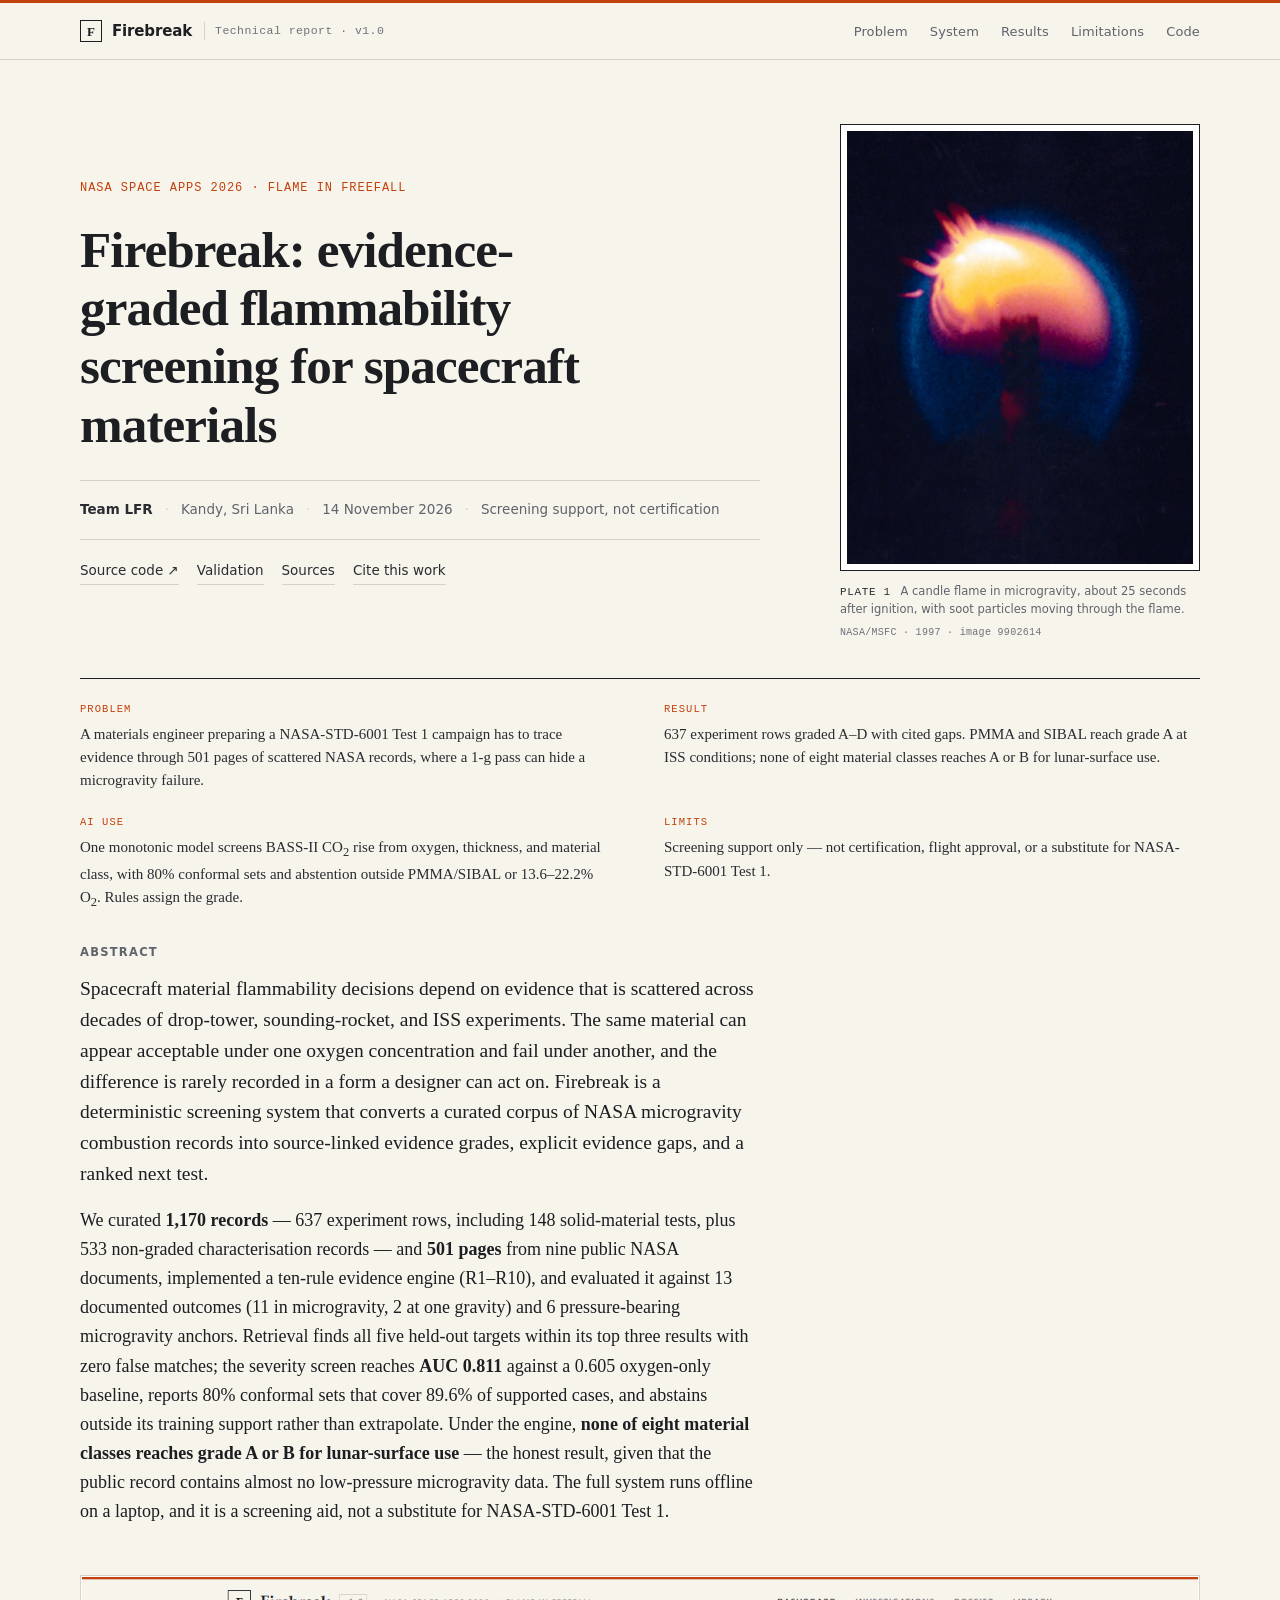
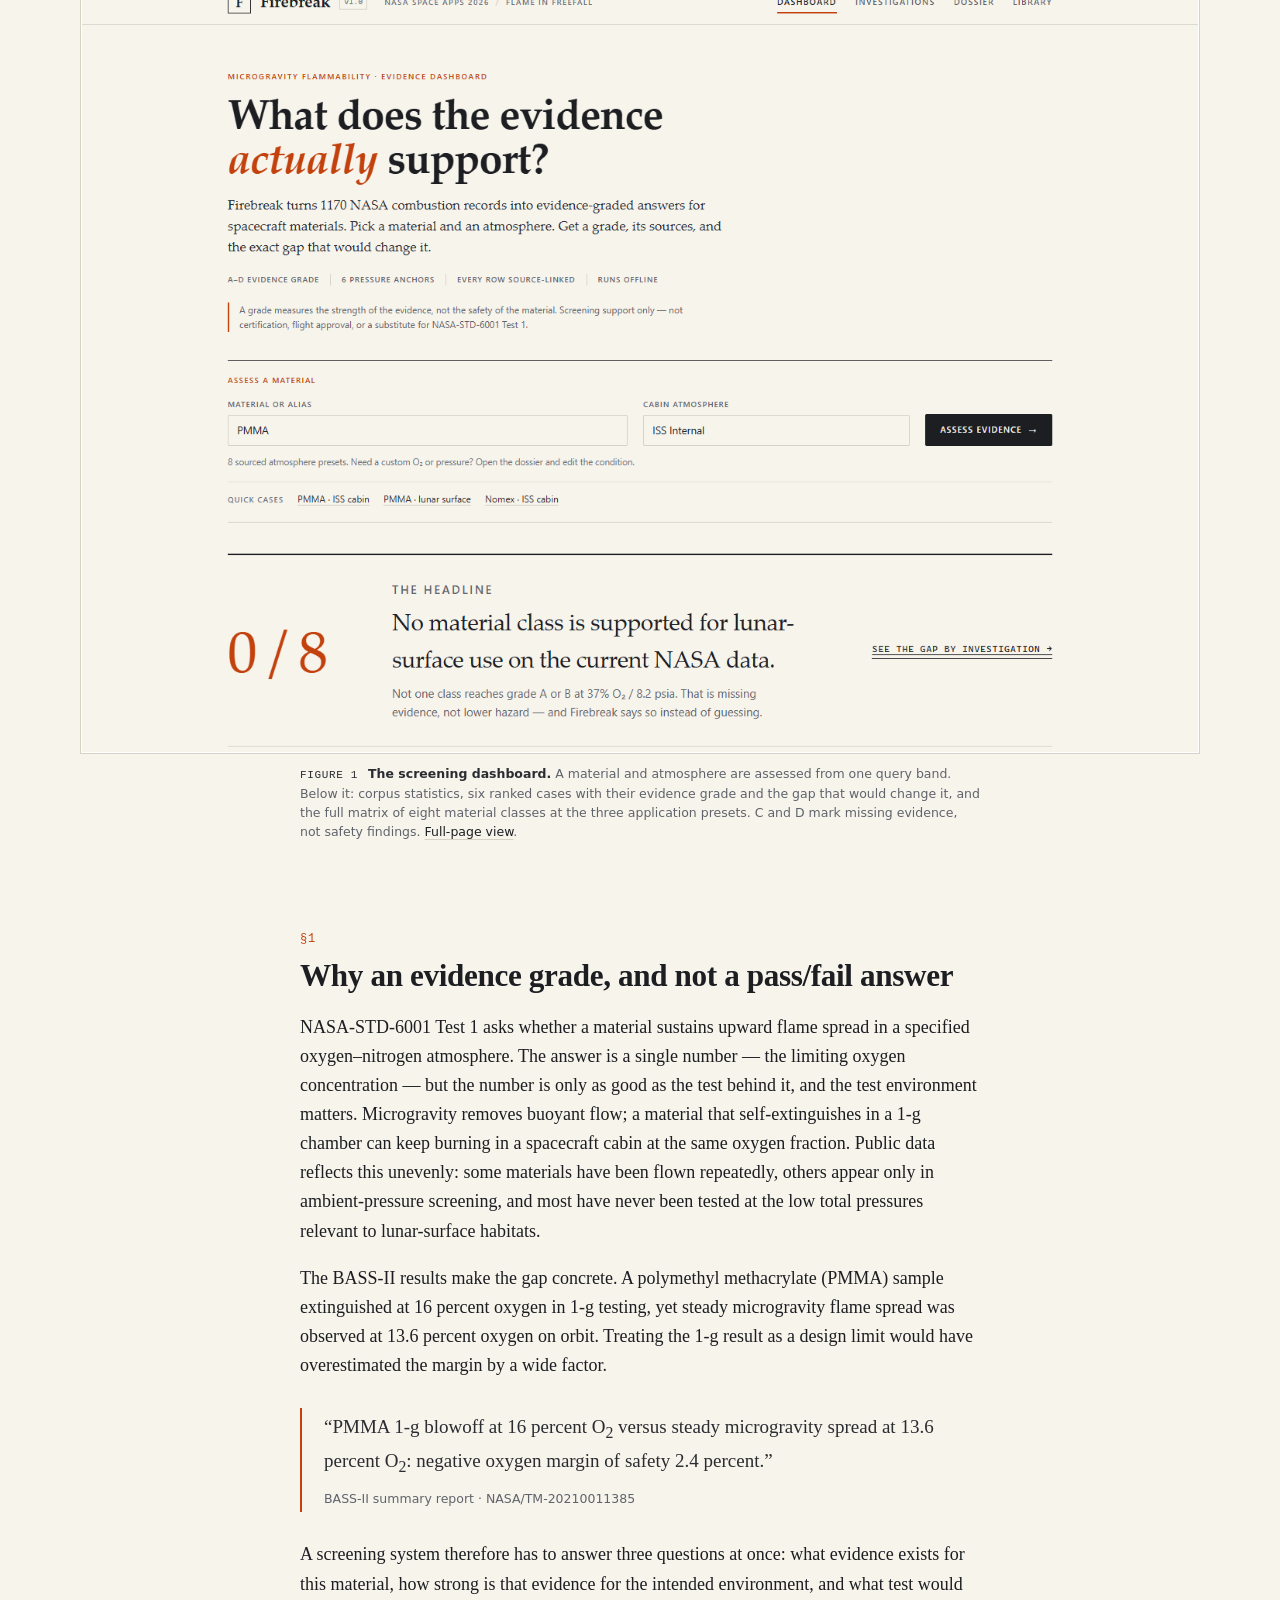
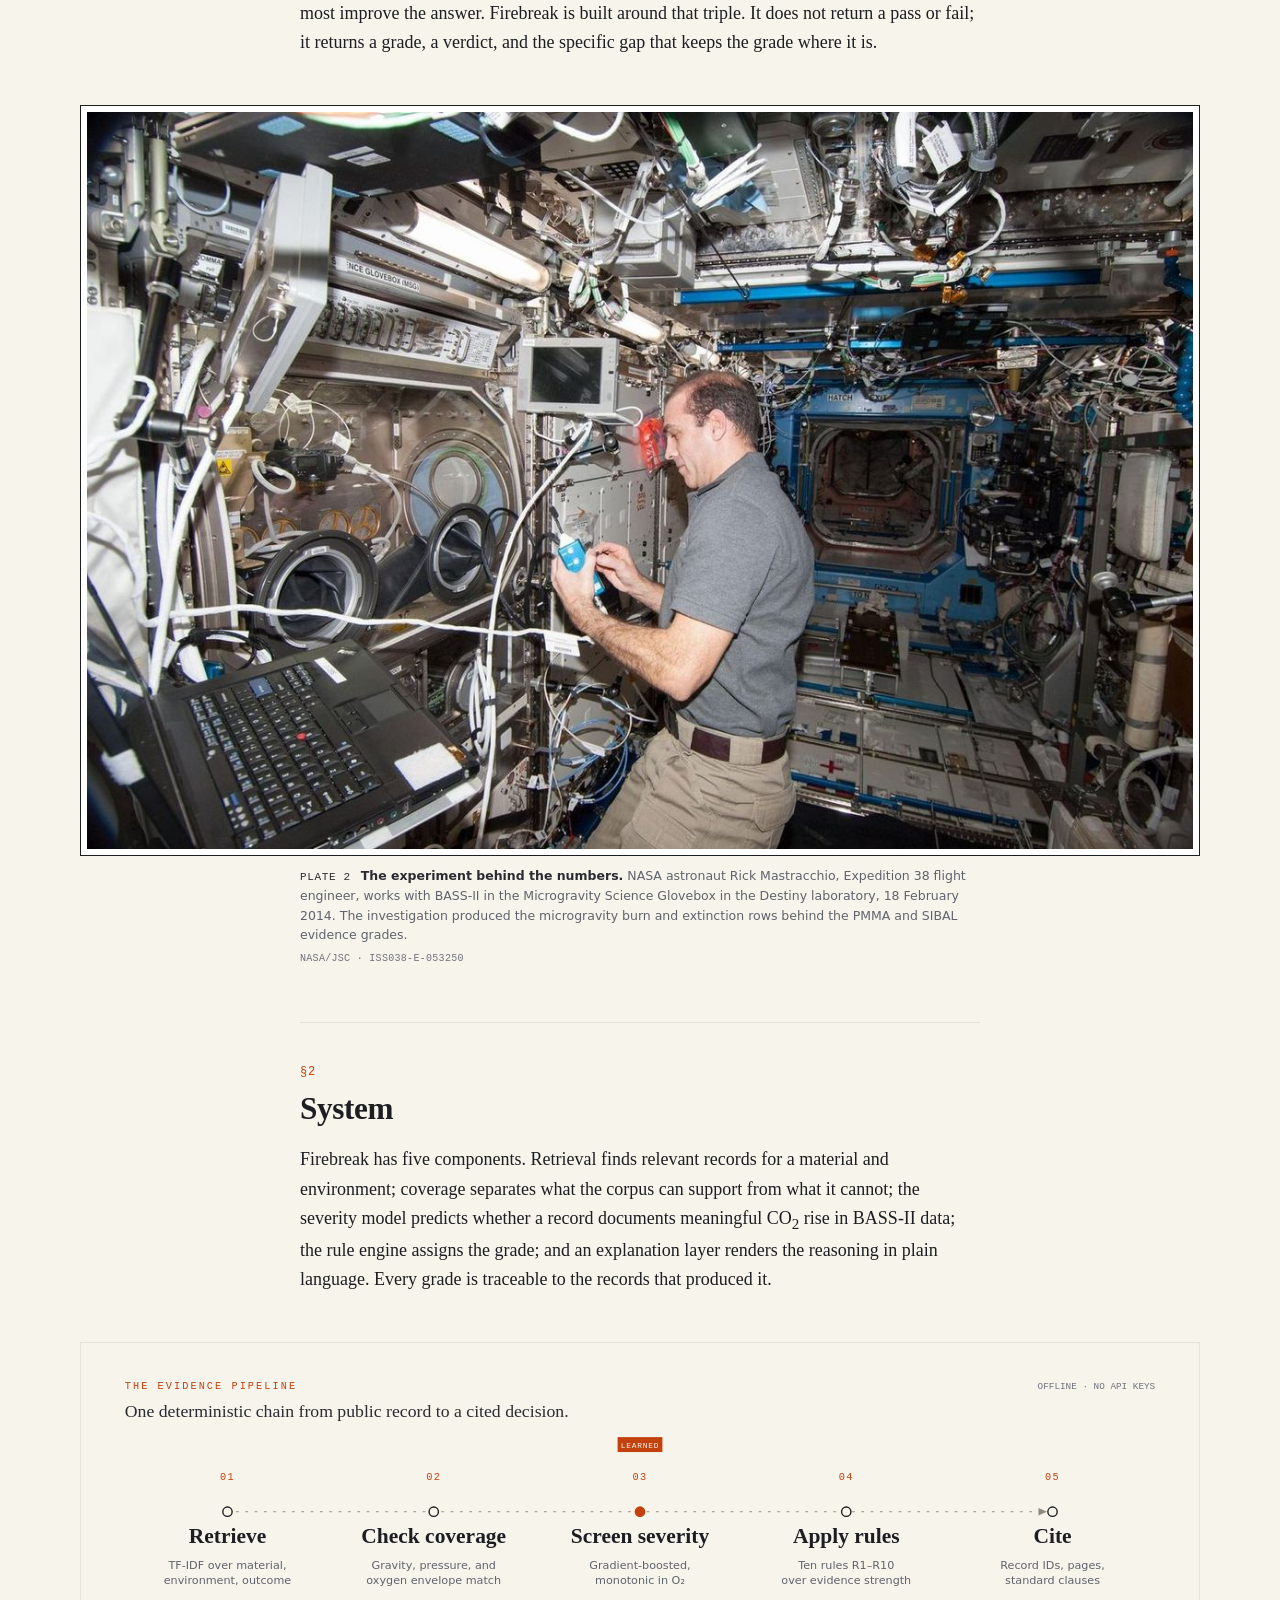
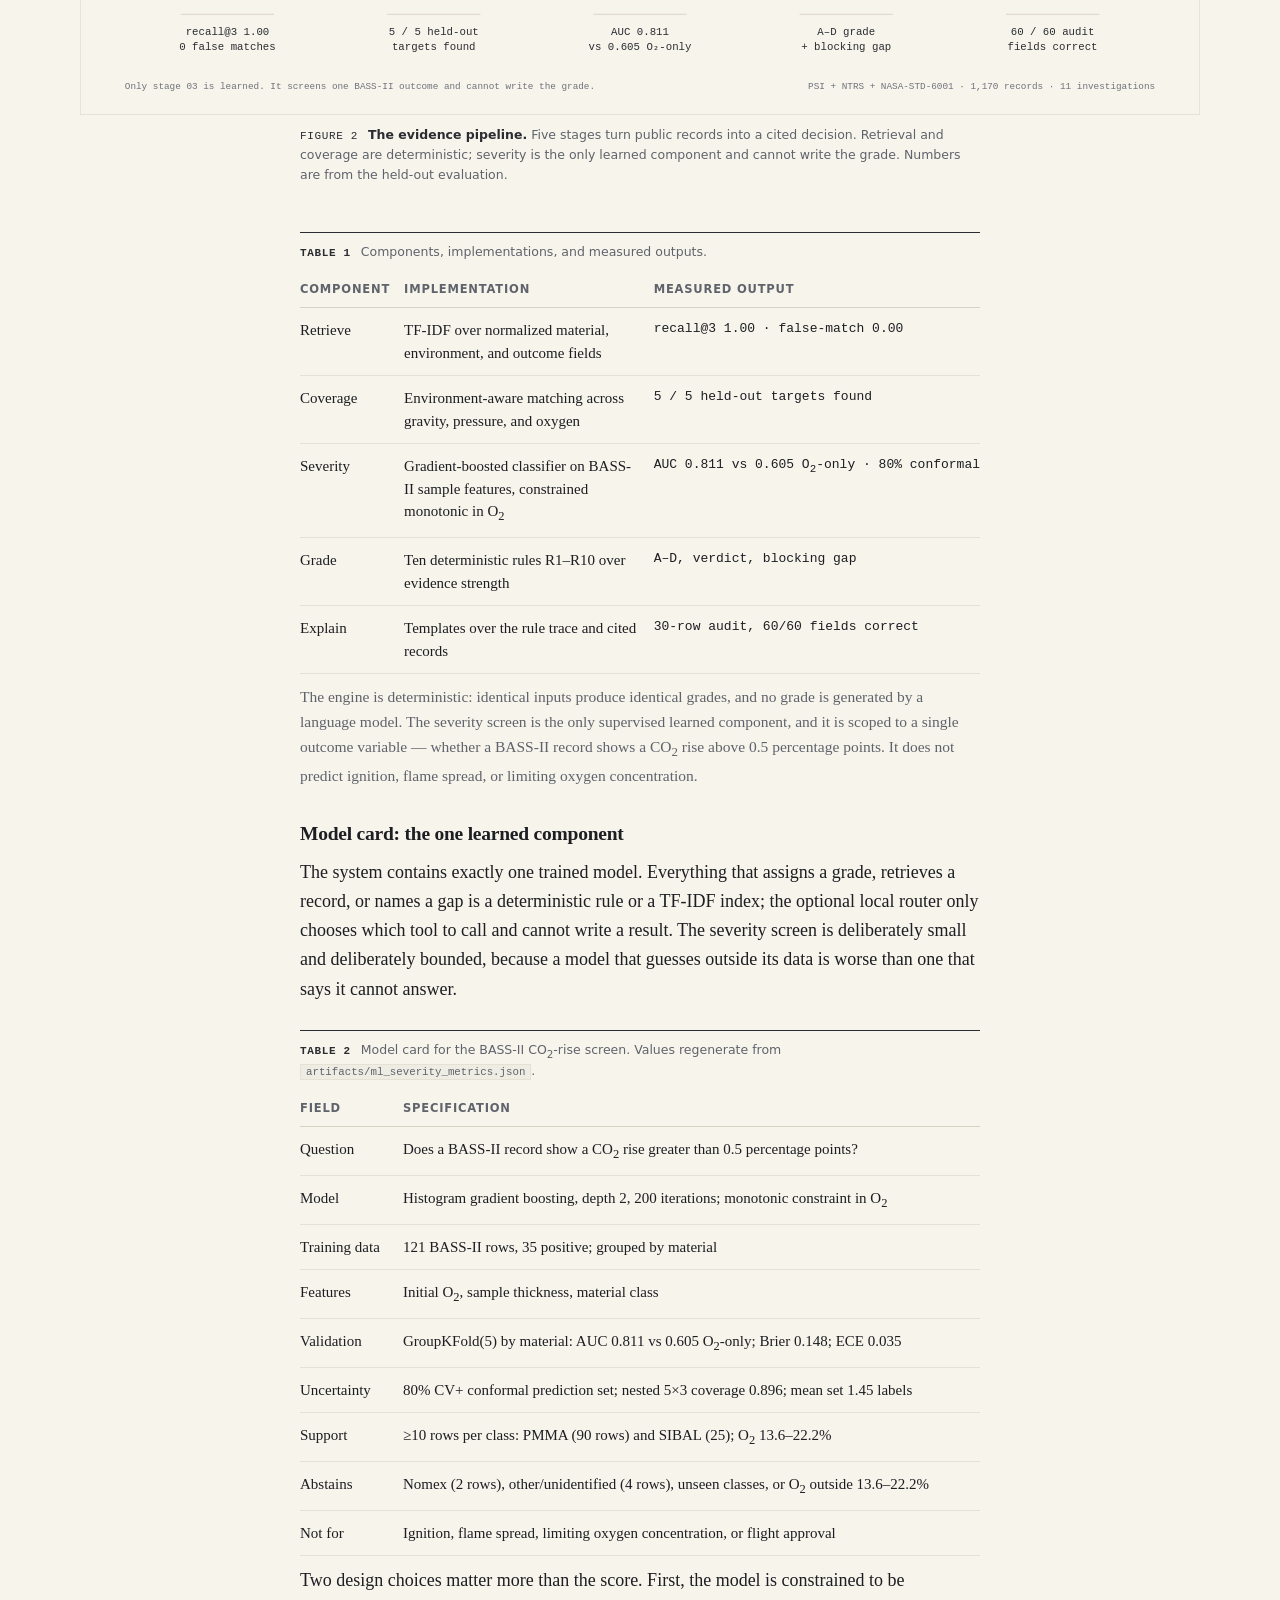
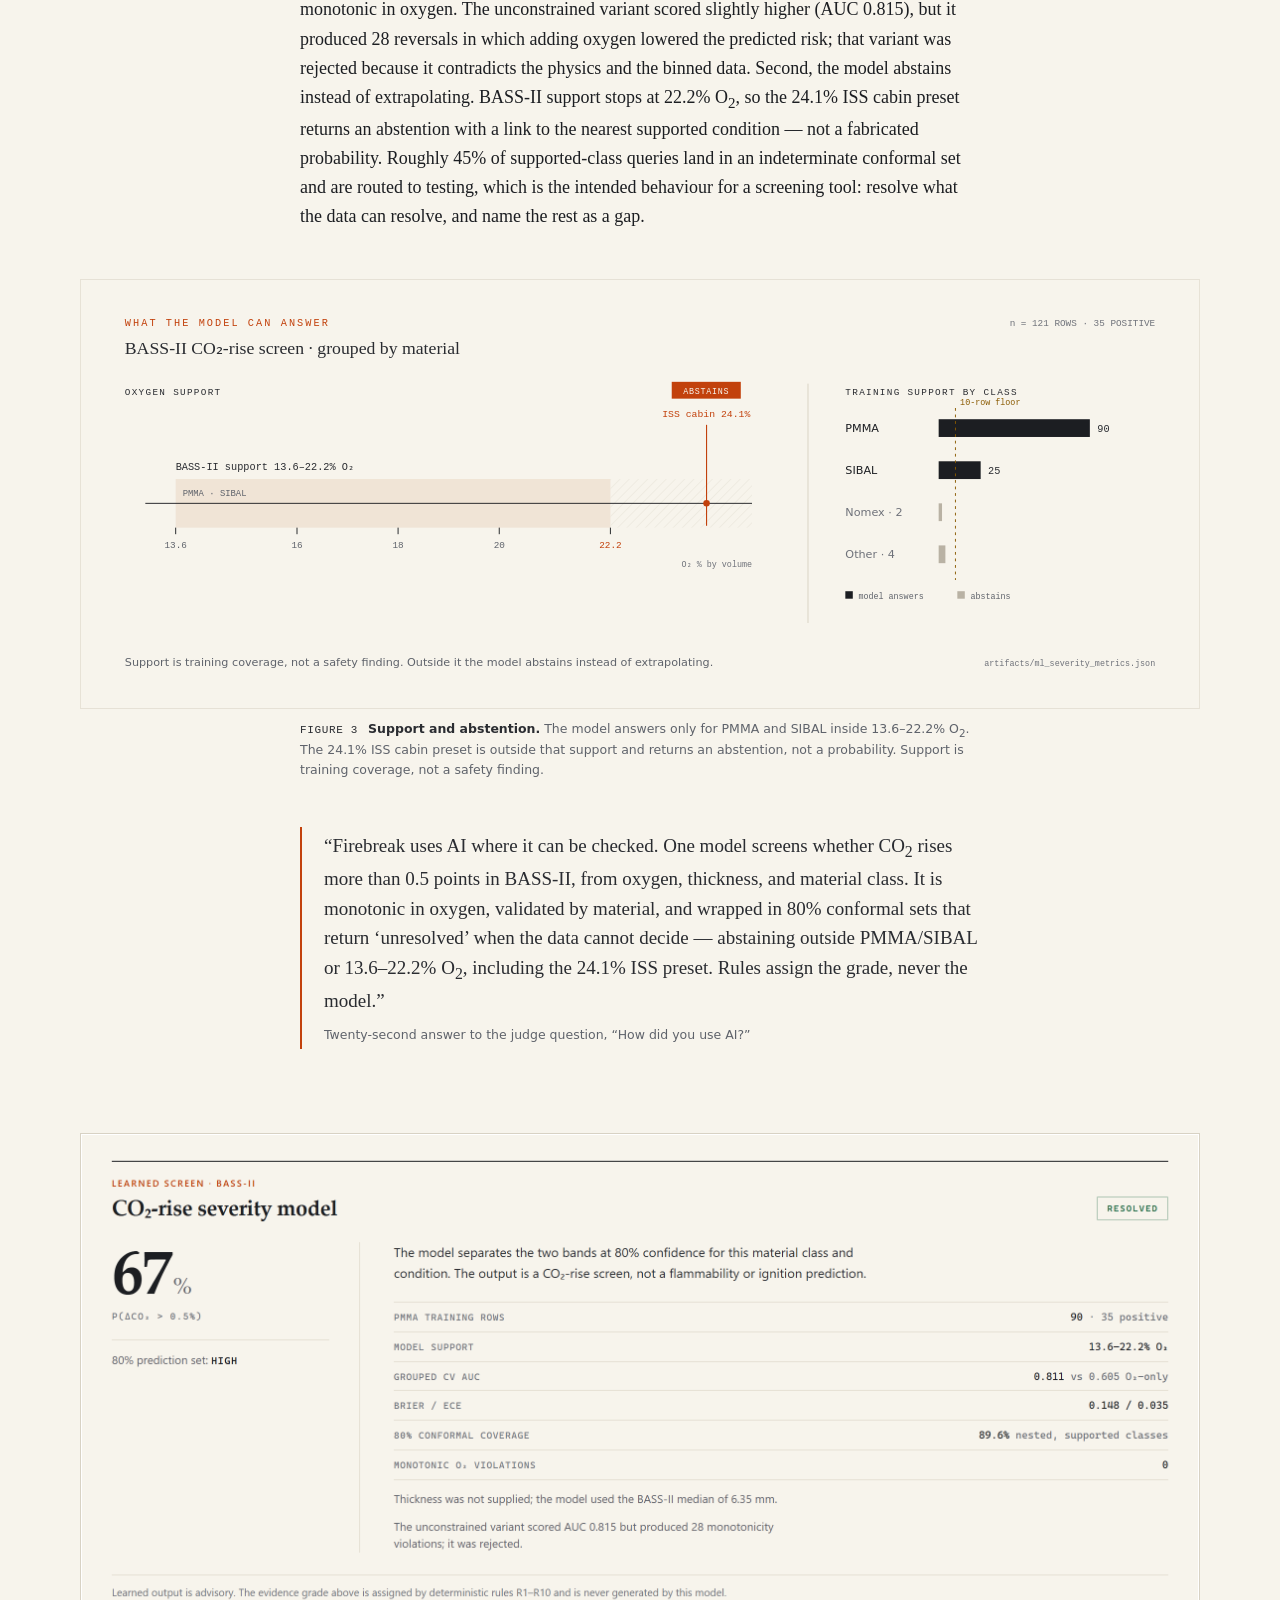
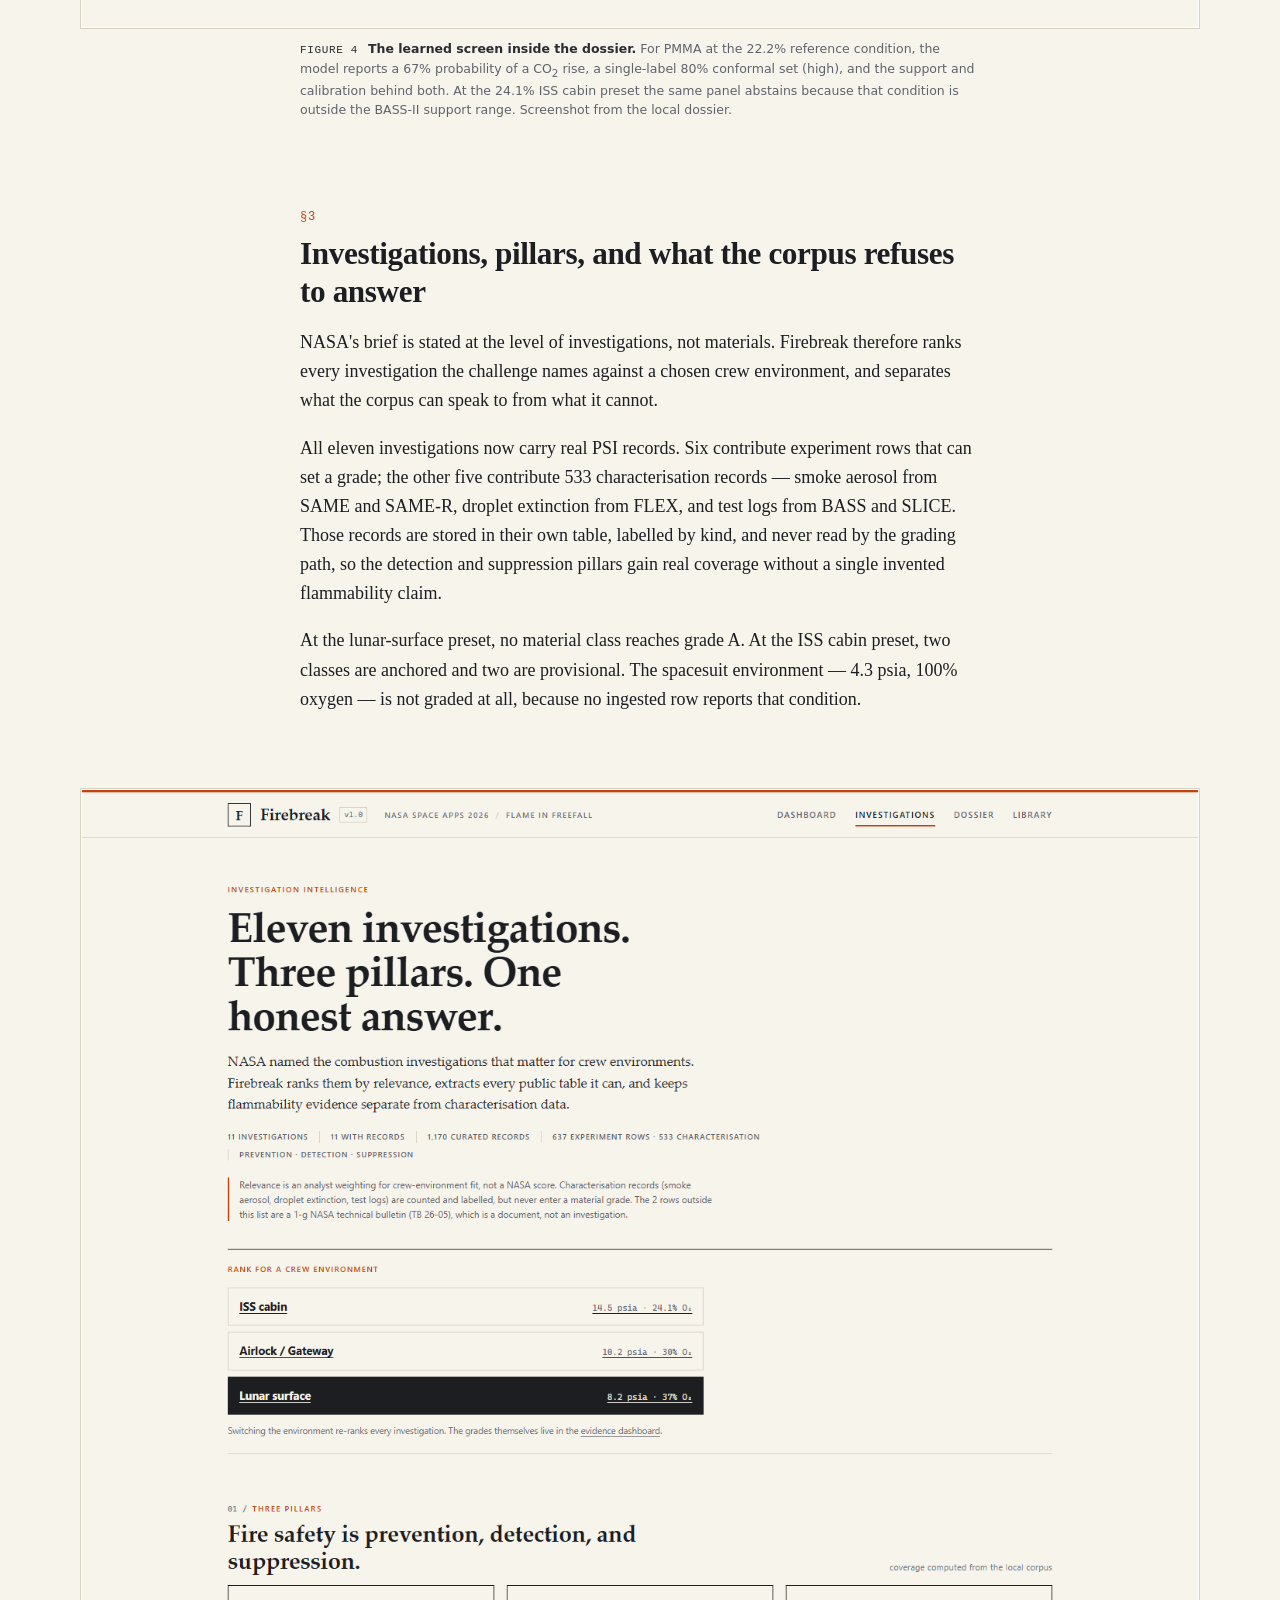
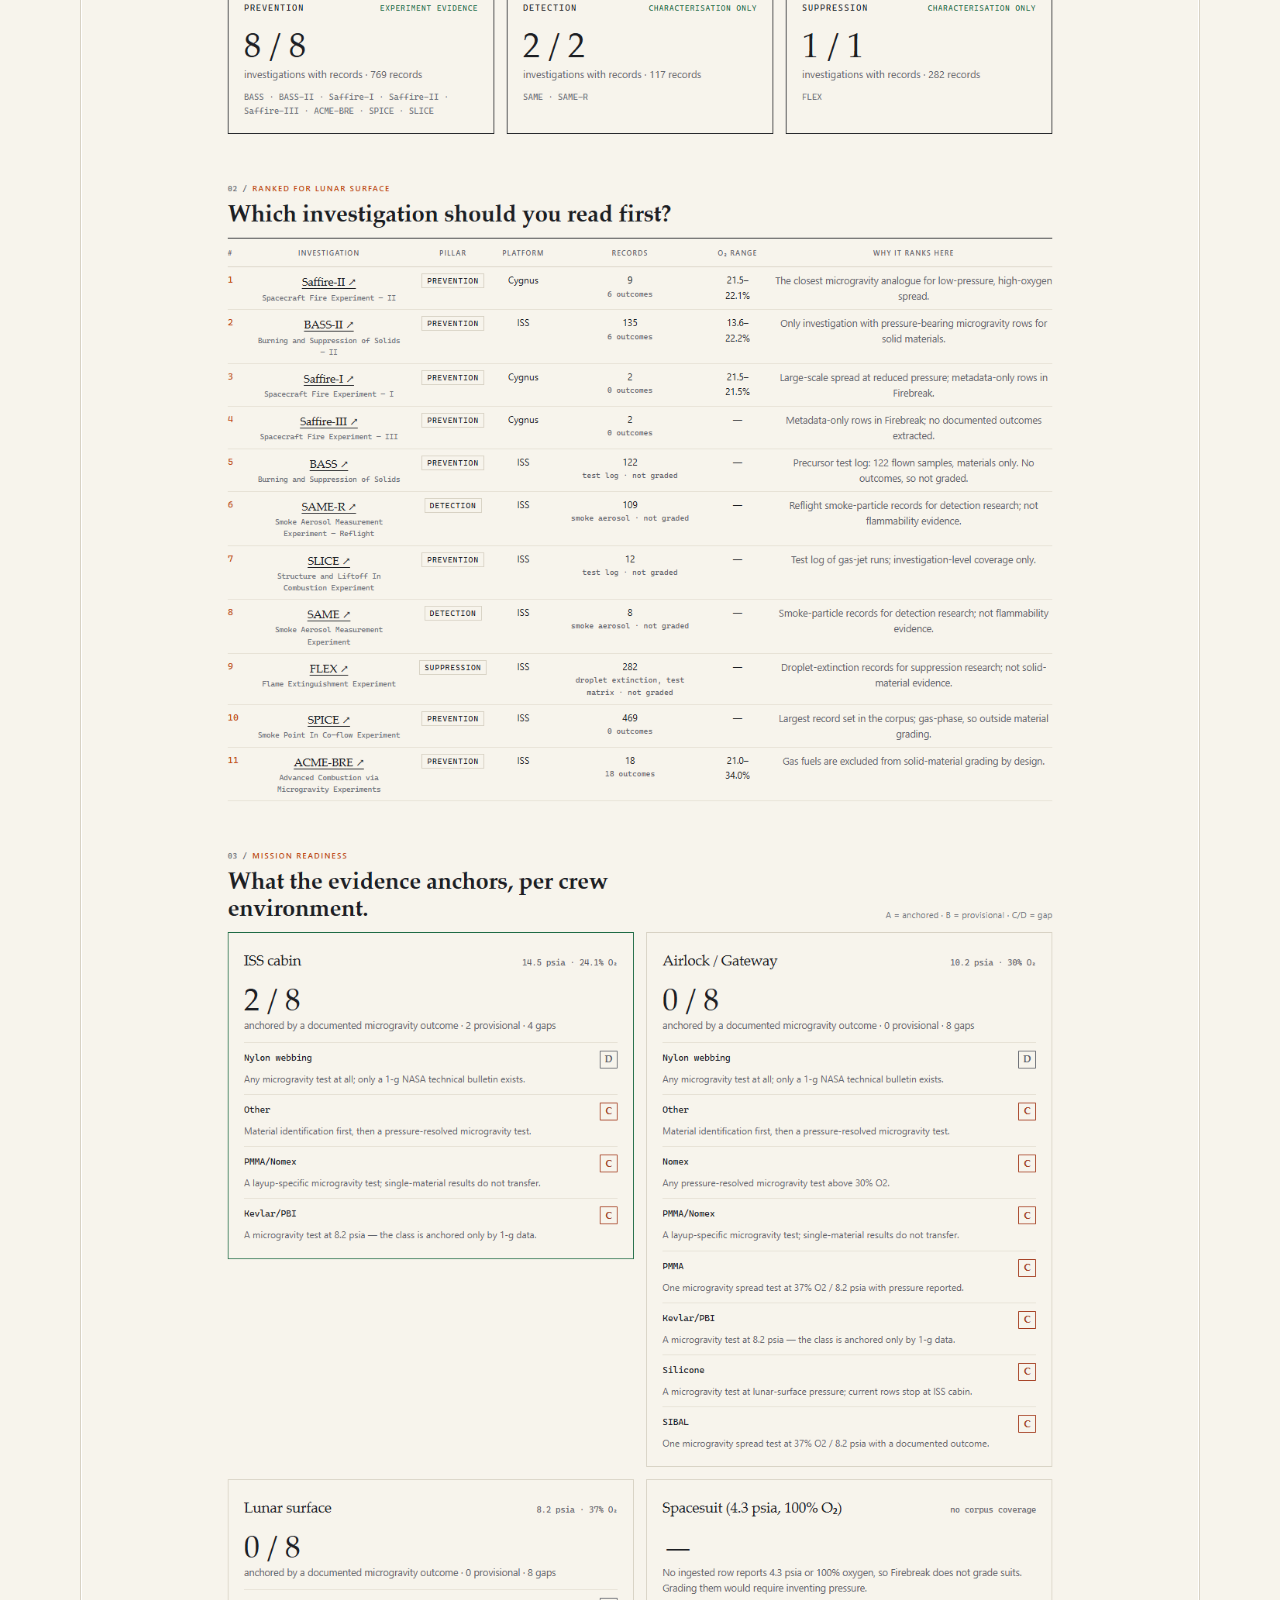
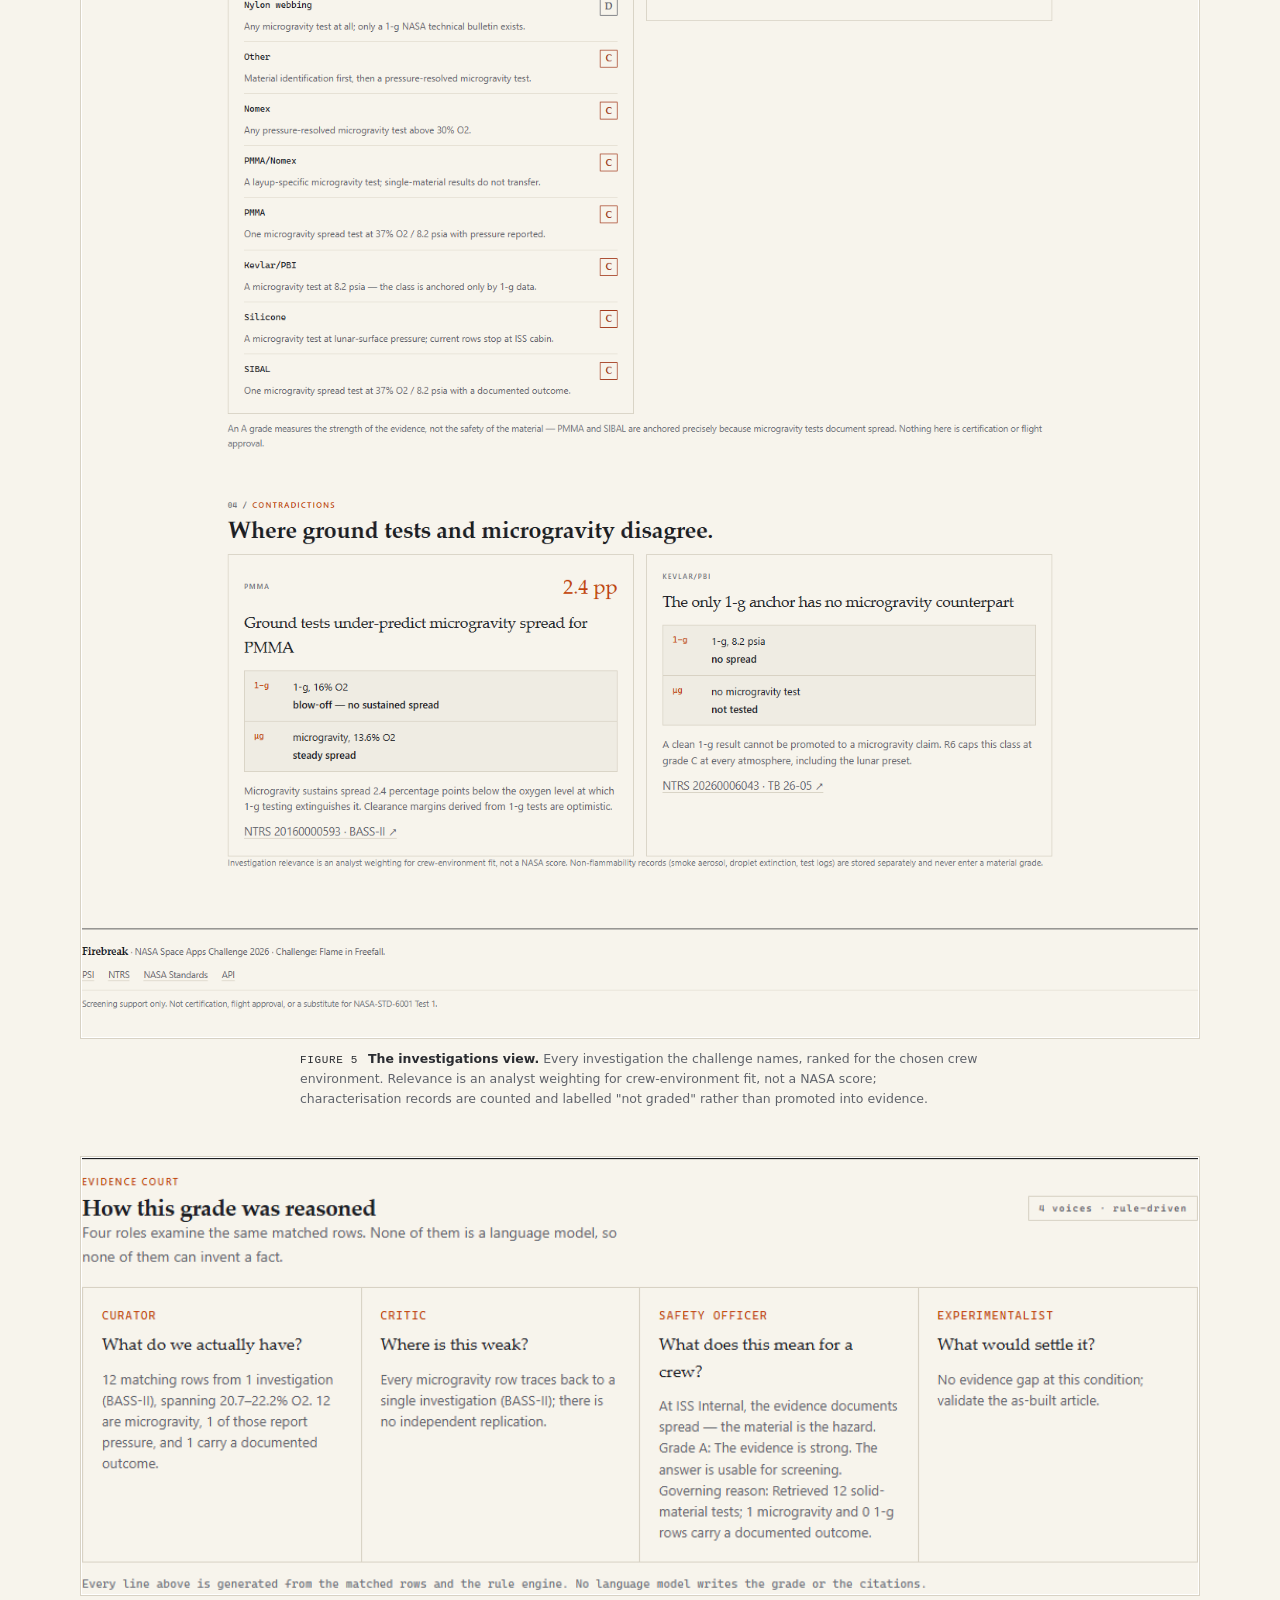
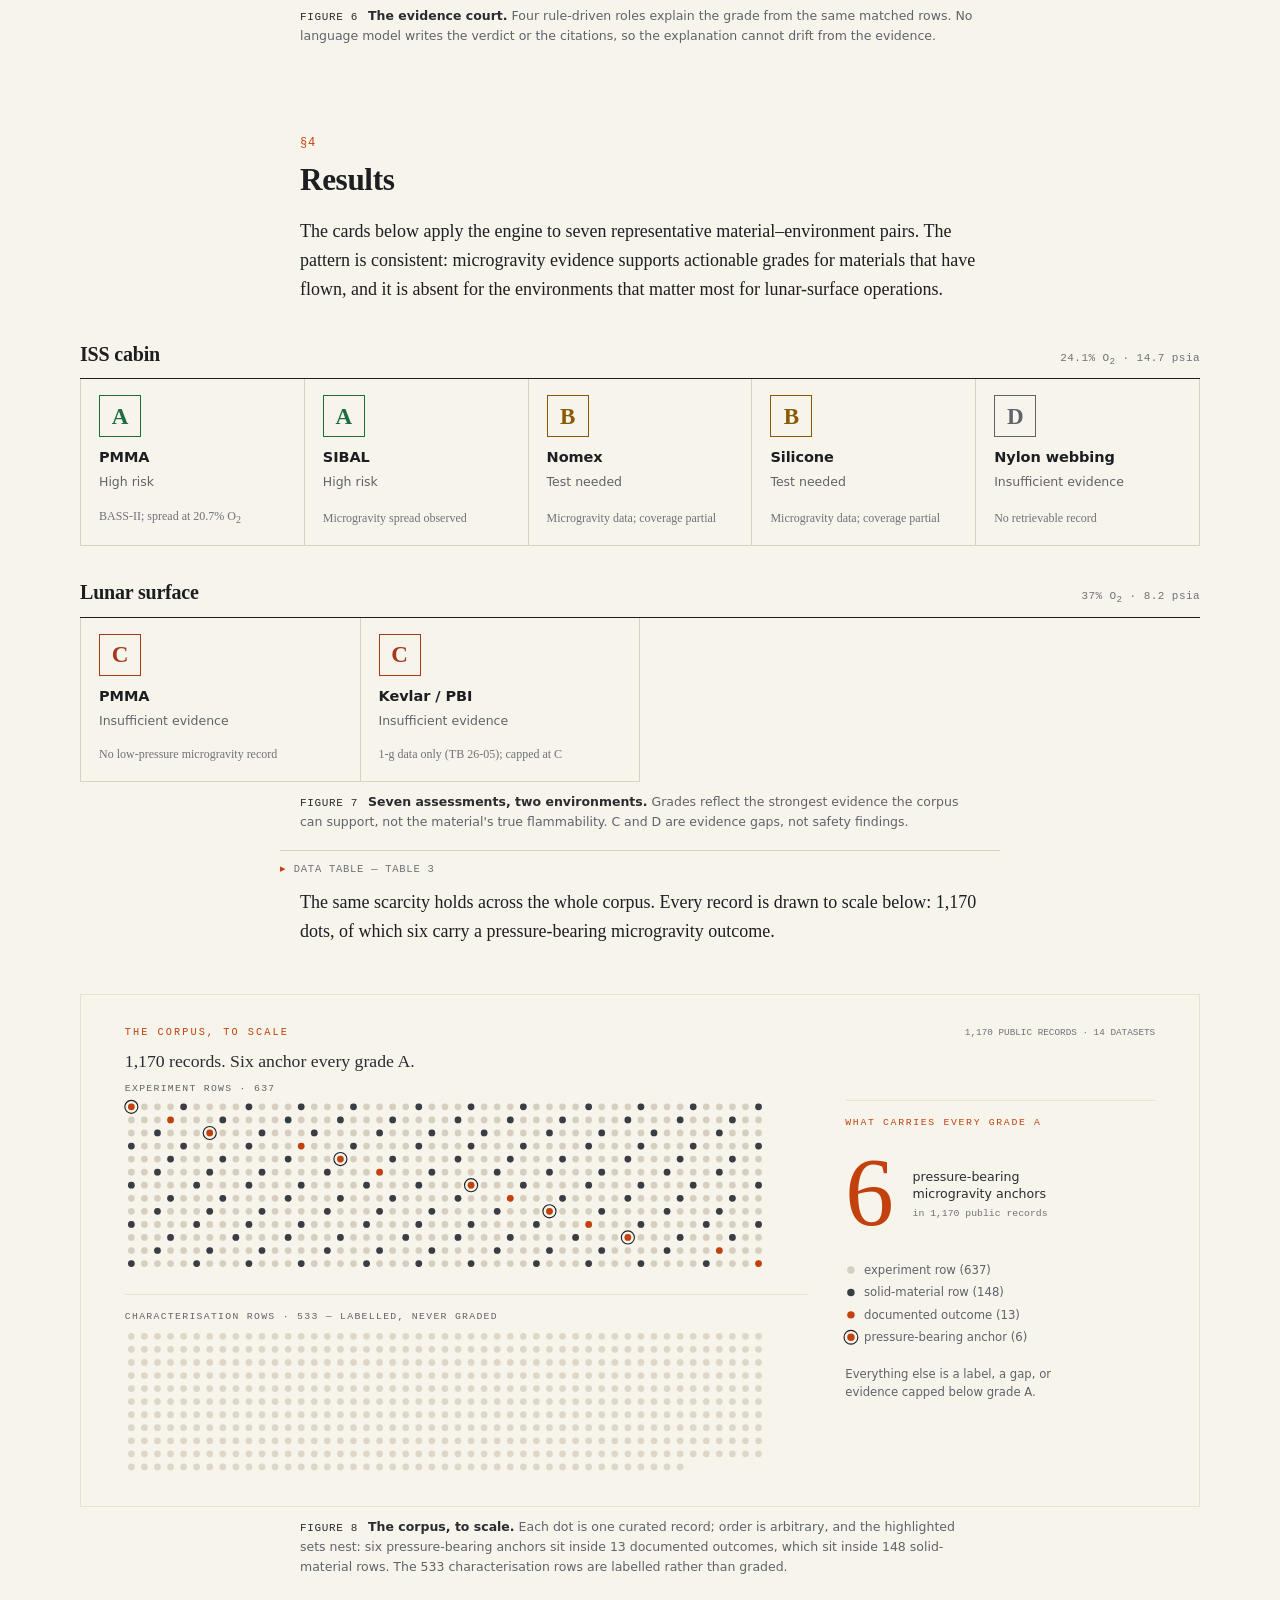
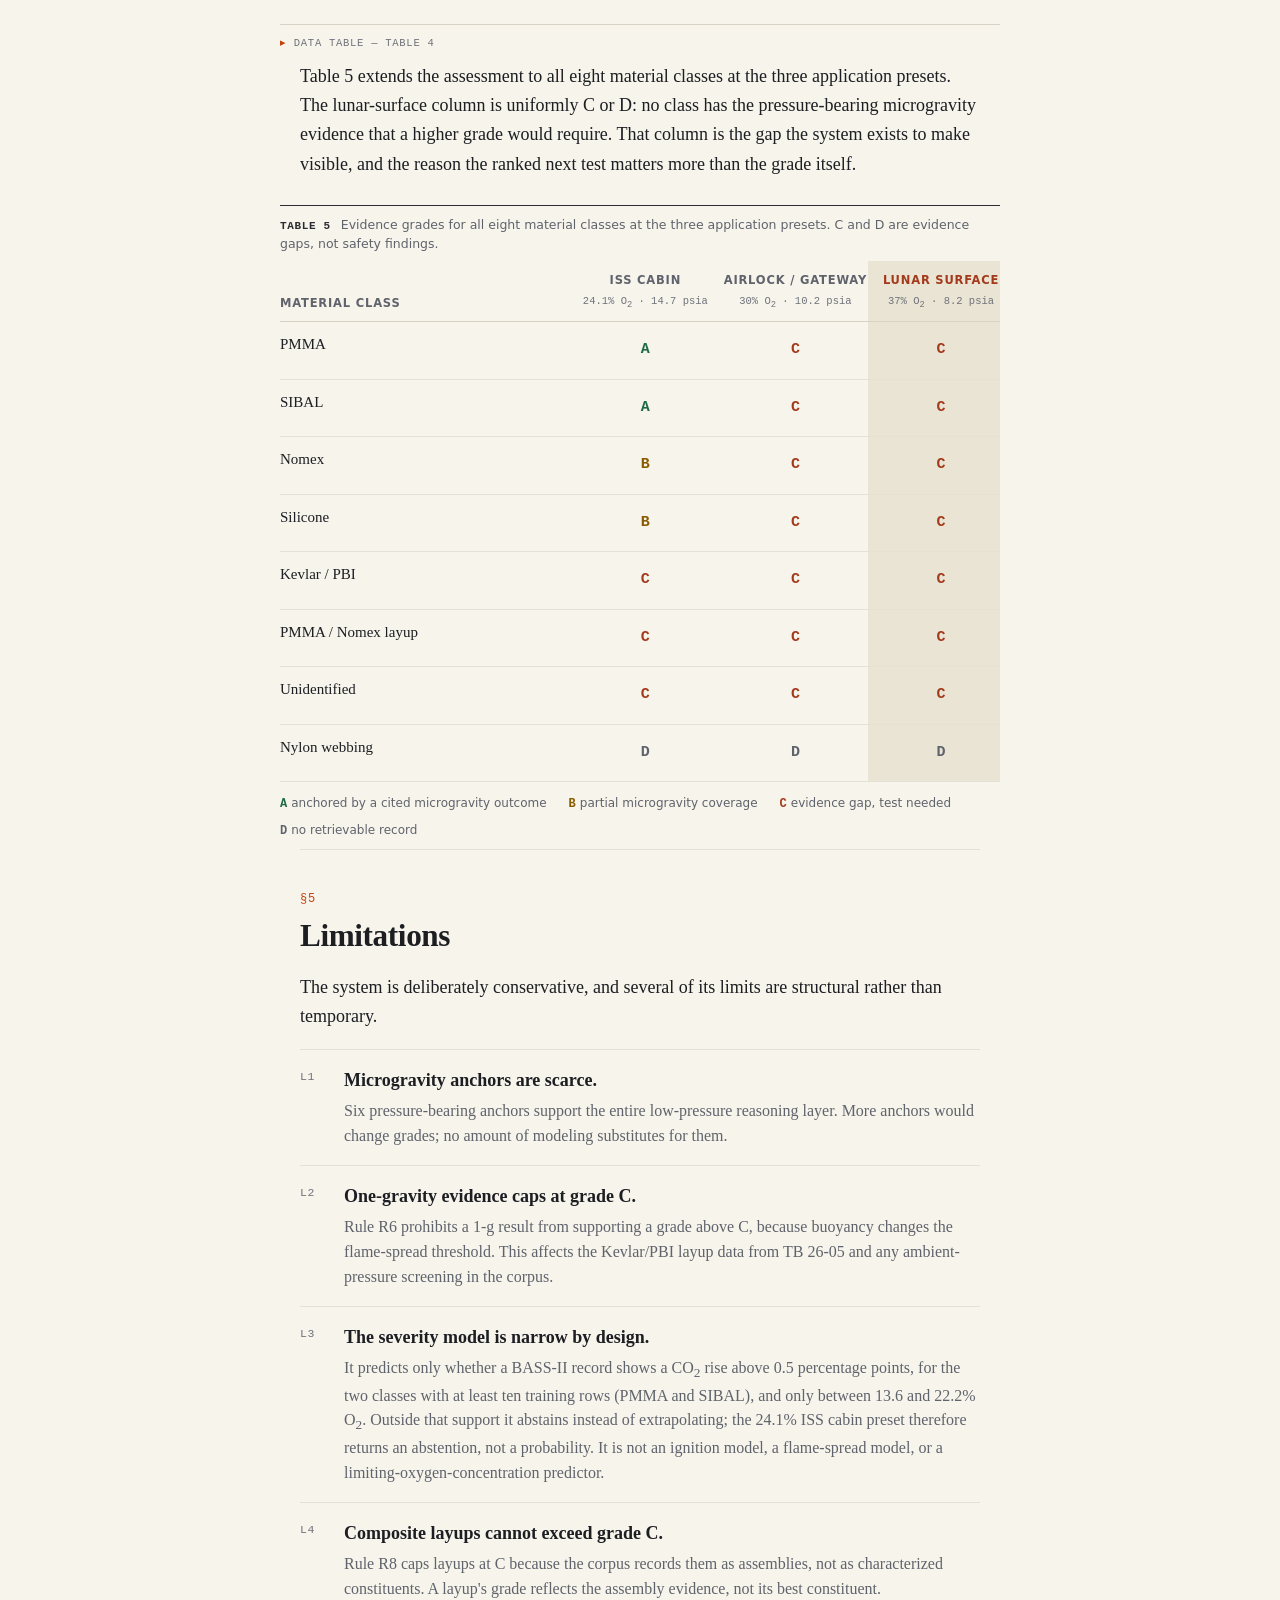
==== docs/index.html @ 9d54d323 "Show the corpus and the grades as visuals instead of tables The results section now leads with grade" ====
<!doctype html>
<html lang="en">
<head>
<meta charset="utf-8">
<meta name="viewport" content="width=device-width, initial-scale=1">
<title>Firebreak — evidence-graded flammability screening</title>
<meta name="description" content="Firebreak grades spacecraft-material flammability evidence A–D from public NASA data, names the gaps, and ranks the next test. NASA Space Apps 2026, team LFR.">
<meta name="theme-color" content="#f7f4ec">
<link rel="icon" href="favicon.svg" type="image/svg+xml">
<meta property="og:type" content="website">
<meta property="og:title" content="Firebreak — evidence-graded flammability screening">
<meta property="og:description" content="A technical report: 1,170 public NASA records, a deterministic ten-rule evidence engine, and an honest 0/8 result for lunar-surface materials.">
<meta property="og:url" content="https://diyongamage.github.io/firebreak/">
<meta property="og:image" content="https://diyongamage.github.io/firebreak/og-card.png">
<meta property="og:image:width" content="1200">
<meta property="og:image:height" content="630">
<meta property="og:image:alt" content="Firebreak project card: a paper background with the headline 'Know what the evidence actually supports' beside a real NASA photograph of a candle flame in microgravity.">
<meta name="twitter:card" content="summary_large_image">
<meta name="twitter:image" content="https://diyongamage.github.io/firebreak/og-card.png">
<script>document.documentElement.classList.add('js');</script>
<style>
  :root {
    color-scheme: light;
    --paper: #f7f4ec;
    --panel: #efece3;
    --ink: #1c1e22;
    --ink-2: #2a2c31;
    --muted: #5f636b;
    --faint: #6f727a;
    --rule: #d8d2c4;
    --rule-soft: #e6e1d5;
    --accent: #c2410c;
    --grade-a: #1f6b45;
    --grade-b: #8a5a00;
    --grade-c: #a33a1c;
    --grade-d: #5f636b;
    --serif: "Iowan Old Style", "Palatino Linotype", Palatino, Georgia, "Times New Roman", serif;
    --sans: "Segoe UI", Inter, system-ui, -apple-system, sans-serif;
    --mono: "Cascadia Mono", Consolas, "Liberation Mono", monospace;
    --measure: 680px;
    --wide: 1120px;
  }
  * { box-sizing: border-box; }
  html { scroll-behavior: smooth; }
  body {
    margin: 0;
    background: var(--paper);
    color: var(--ink);
    font-family: var(--serif);
    font-size: 18px;
    line-height: 1.62;
    -webkit-font-smoothing: antialiased;
    text-rendering: optimizeLegibility;
  }
  a { color: var(--ink); text-decoration-color: var(--rule); text-underline-offset: 3px; }
  a:hover { text-decoration-color: var(--accent); color: var(--accent); }
  img { max-width: 100%; display: block; }
  ::selection { background: #e8d5c2; }

  .skip {
    position: absolute; left: -9999px; top: 0;
    background: var(--ink); color: var(--paper);
    padding: 10px 16px; font-family: var(--sans); font-size: 14px; z-index: 20;
  }
  .skip:focus { left: 16px; top: 12px; }

  .masthead {
    border-top: 3px solid var(--accent);
    border-bottom: 1px solid var(--rule);
    background: var(--paper);
  }
  .masthead-inner {
    width: min(var(--wide), calc(100% - 48px));
    margin: 0 auto;
    display: flex; align-items: center; justify-content: space-between;
    gap: 24px; padding: 16px 0;
  }
  .wordmark {
    display: inline-flex; align-items: center; gap: 10px;
    text-decoration: none; color: var(--ink);
    font-family: var(--sans); font-size: 15px; font-weight: 650; letter-spacing: -0.01em;
  }
  .wordmark:hover { color: var(--ink); }
  .mark {
    width: 22px; height: 22px; border: 1px solid var(--ink);
    display: grid; place-items: center;
    font-family: var(--serif); font-size: 13px; font-weight: 700;
  }
  .wordmark .tag {
    font-family: var(--mono); font-size: 11.5px; font-weight: 400;
    color: var(--faint); letter-spacing: 0.04em;
    padding-left: 10px; margin-left: 2px; border-left: 1px solid var(--rule);
  }
  .mastnav { display: flex; gap: 22px; flex-wrap: wrap; }
  .mastnav a {
    font-family: var(--sans); font-size: 13px; color: var(--muted);
    text-decoration: none; letter-spacing: 0.01em;
  }
  .mastnav a:hover { color: var(--accent); }

  .wrap { width: min(var(--wide), calc(100% - 48px)); margin: 0 auto; }
  .prose { width: min(var(--measure), 100%); margin-left: auto; margin-right: auto; }

  .titleblock { padding: 64px 0 0; }
  .titlegrid {
    display: grid; grid-template-columns: minmax(0, 1fr) 360px;
    gap: 56px; align-items: center;
  }
  .titlecopy { max-width: 680px; }
  .coverplate { margin: 0; }
  .coverplate .plateframe {
    border: 1px solid var(--ink); background: #fff; padding: 6px;
    overflow: hidden;
  }
  .coverplate img { width: 100%; height: auto; }
  .coverplate figcaption { margin: 12px 0 0; max-width: none; font-size: 11.5px; }
  .credit {
    display: block; font-family: var(--mono); font-size: 10px; line-height: 1.5;
    letter-spacing: 0.03em; color: var(--faint); margin-top: 6px;
  }
  .kicker {
    font-family: var(--mono); font-size: 12px; letter-spacing: 0.08em;
    text-transform: uppercase; color: var(--accent); margin: 0 0 22px;
  }
  h1 {
    font-family: var(--serif); font-weight: 600; font-size: clamp(2.1rem, 4.3vw, 3.2rem);
    line-height: 1.14; letter-spacing: -0.018em; margin: 0 0 26px; max-width: 22ch;
  }
  .byline {
    font-family: var(--sans); font-size: 13.5px; color: var(--muted);
    display: flex; flex-wrap: wrap; align-items: center; gap: 6px 12px;
    padding: 18px 0; margin: 0; border-top: 1px solid var(--rule); border-bottom: 1px solid var(--rule);
  }
  .byline b { color: var(--ink-2); font-weight: 600; }
  .byline .sep { color: var(--rule); }
  .links { display: flex; flex-wrap: wrap; gap: 18px; margin-top: 20px; }
  .links a {
    font-family: var(--sans); font-size: 13.5px; font-weight: 500;
    color: var(--ink-2); text-decoration: none;
    border-bottom: 1px solid var(--rule); padding-bottom: 2px;
  }
  .links a:hover { color: var(--accent); border-color: var(--accent); }

  .brief {
    margin: 38px 0 0;
    padding: 22px 0 4px;
    border-top: 1px solid var(--ink);
    display: grid; grid-template-columns: repeat(2, minmax(0, 1fr));
    gap: 22px 48px;
  }
  .brief dt {
    font-family: var(--mono); font-size: 10.5px; letter-spacing: 0.1em;
    text-transform: uppercase; color: var(--accent); margin-bottom: 5px;
  }
  .brief dd {
    margin: 0; font-size: 15px; line-height: 1.55; color: var(--ink-2);
  }
  .brief + .abstract { margin-top: 30px; }
  .abstract { margin: 44px 0 0; }
  .abstract h2 {
    font-family: var(--sans); font-size: 11.5px; font-weight: 650;
    letter-spacing: 0.11em; text-transform: uppercase; color: var(--muted);
    margin: 0 0 14px;
  }
  .abstract p { margin: 0 0 16px; }
  .abstract p.lead { font-size: 19.5px; line-height: 1.58; }

  h3 {
    font-family: var(--serif); font-weight: 600; font-size: 1.22rem;
    line-height: 1.3; letter-spacing: -0.012em; margin: 32px 0 12px;
  }

  figure { margin: 48px 0; }
  figure.bleed { width: min(var(--wide), 100%); }
  .figframe { border: 1px solid var(--rule); background: #fff; padding: 1px; }
  .figframe img { width: 100%; height: auto; }
  figcaption {
    font-family: var(--sans); font-size: 12.5px; line-height: 1.55;
    color: var(--muted); margin: 10px auto 0; max-width: var(--measure);
  }
  figcaption b { color: var(--ink-2); font-weight: 600; }
  .figlabel, .platelabel {
    font-family: var(--mono); font-size: 11px; letter-spacing: 0.06em;
    text-transform: uppercase; color: var(--ink-2); margin-right: 6px;
  }
  figure.photo .figframe {
    border-color: var(--ink); background: #fff; padding: 6px; overflow: hidden;
  }
  figure.photo figcaption { max-width: var(--measure); }
  .prose figure.bleed {
    width: min(var(--wide), calc(100vw - 48px));
    margin-left: calc(50% - min(var(--wide), calc(100vw - 48px)) / 2);
  }
  .diagramscroll { overflow-x: auto; }
  .diagramscroll img { width: 100%; height: auto; }
  .coverplate img, figure.photo img { transition: transform 0.9s cubic-bezier(0.2, 0.7, 0.2, 1); }
  @media (hover: hover) {
    .coverplate:hover img, figure.photo:hover img { transform: scale(1.008); }
  }

  @media (prefers-reduced-motion: no-preference) {
    .js .reveal {
      opacity: 0; transform: translateY(10px);
      transition: opacity 0.7s cubic-bezier(0.2, 0.7, 0.2, 1),
                  transform 0.7s cubic-bezier(0.2, 0.7, 0.2, 1);
      transition-delay: var(--d, 0s);
    }
    .js .reveal.in { opacity: 1; transform: none; }
  }
  @media (prefers-reduced-motion: reduce) {
    .coverplate img, figure.photo img { transition: none; }
    .js .reveal { opacity: 1; transform: none; }
  }
  .wordmark .mark { transition: color 0.25s, border-color 0.25s; }
  .wordmark:hover .mark { color: var(--accent); border-color: var(--accent); }

  section { padding: 40px 0 8px; }
  section + section { border-top: 1px solid var(--rule-soft); }
  .secnum {
    font-family: var(--mono); font-size: 12px; color: var(--accent);
    letter-spacing: 0.06em; display: block; margin-bottom: 8px;
  }
  h2 {
    font-family: var(--serif); font-weight: 600; font-size: clamp(1.5rem, 2.6vw, 1.95rem);
    line-height: 1.2; letter-spacing: -0.012em; margin: 0 0 18px;
  }
  p { margin: 0 0 18px; }
  .small { font-size: 15.5px; color: var(--muted); }
  code {
    font-family: var(--mono); font-size: 0.86em;
    background: var(--panel); padding: 1px 5px; border: 1px solid var(--rule-soft);
  }
  strong { font-weight: 600; }

  blockquote {
    margin: 28px 0; padding: 4px 0 4px 22px;
    border-left: 2px solid var(--accent);
    font-size: 19px; line-height: 1.55; color: var(--ink-2);
  }
  blockquote p { margin: 0 0 10px; }
  blockquote cite {
    font-family: var(--sans); font-size: 12.5px; font-style: normal;
    color: var(--muted); display: block;
  }

  .tablewrap { margin: 26px auto 10px; overflow-x: auto; border-top: 1px solid var(--ink-2); }
  .tablewrap:focus-visible { outline: 2px solid var(--accent); outline-offset: 4px; }
  .scrollhint { display: none; }
  .tablewrap.wide { max-width: 880px; }
  .tablewrap.narrow { max-width: 720px; }
  table { border-collapse: collapse; width: 100%; min-width: 560px; }
  caption {
    caption-side: top; text-align: left;
    font-family: var(--sans); font-size: 12.5px; color: var(--muted);
    padding: 10px 0 8px; line-height: 1.5;
  }
  caption b {
    color: var(--ink-2); font-weight: 600; font-family: var(--mono);
    font-size: 11px; letter-spacing: 0.06em; text-transform: uppercase; margin-right: 6px;
  }
  th {
    font-family: var(--sans); font-size: 11.5px; font-weight: 650;
    letter-spacing: 0.07em; text-transform: uppercase; color: var(--muted);
    text-align: left; padding: 10px 14px 9px 0; border-bottom: 1px solid var(--rule);
    vertical-align: bottom; white-space: nowrap;
  }
  td {
    font-size: 15px; line-height: 1.5; padding: 11px 14px 11px 0;
    border-bottom: 1px solid var(--rule-soft); vertical-align: top;
  }
  th:last-child, td:last-child { padding-right: 0; }
  td.num { font-family: var(--mono); font-size: 13px; white-space: nowrap; }
  td.env { white-space: nowrap; }
  .grade { font-family: var(--mono); font-size: 12px; font-weight: 600; letter-spacing: 0.02em; white-space: nowrap; }
  .gA { color: var(--grade-a); } .gB { color: var(--grade-b); }
  .gC { color: var(--grade-c); } .gD { color: var(--grade-d); }
  .verdict { font-family: var(--sans); font-size: 13px; color: var(--ink-2); white-space: nowrap; }

  table.matrix th:not(:first-child), table.matrix td:not(:first-child) { text-align: center; padding-right: 0; padding-left: 14px; }
  table.matrix th span {
    display: block; font-family: var(--mono); font-size: 10.5px; font-weight: 400;
    letter-spacing: 0; text-transform: none; color: var(--faint); margin-top: 3px;
  }
  table.matrix td:first-child { width: 40%; }
  table.matrix td.gradecell {
    font-family: var(--mono); font-size: 15px; font-weight: 700;
    padding-top: 17px; padding-bottom: 17px;
  }
  table.matrix td.gapcol, table.matrix th.gapcol { background: #eae4d5; }
  table.matrix th.gapcol { color: var(--grade-c); }
  .matrixlegend {
    display: flex; flex-wrap: wrap; gap: 6px 22px;
    max-width: 720px; margin: 12px auto 0;
    font-family: var(--sans); font-size: 12px; color: var(--muted);
  }
  .matrixlegend b { font-family: var(--mono); font-weight: 700; margin-right: 4px; }

  details.datatable { max-width: 720px; margin: 16px auto 0; }
  details.datatable summary {
    font-family: var(--mono); font-size: 10.5px; letter-spacing: 0.07em;
    text-transform: uppercase; color: var(--faint); cursor: pointer;
    padding: 10px 0; border-top: 1px solid var(--rule); list-style: none;
  }
  details.datatable summary::-webkit-details-marker { display: none; }
  details.datatable summary::before { content: "▸ "; color: var(--accent); }
  details.datatable[open] summary::before { content: "▾ "; }
  details.datatable[open] summary { border-bottom: 1px solid var(--rule-soft); }
  details.datatable .tablewrap { margin-top: 10px; }

  figure.assessfigure { margin: 34px 0 18px; }
  .assessments { display: grid; gap: 30px; }
  .assesshead {
    display: flex; flex-wrap: wrap; align-items: baseline; justify-content: space-between;
    gap: 4px 16px; border-bottom: 1px solid var(--ink); padding-bottom: 8px;
  }
  .assessenv { font-family: var(--serif); font-size: 20px; font-weight: 600; letter-spacing: -0.01em; }
  .assesscond { font-family: var(--mono); font-size: 11px; color: var(--faint); letter-spacing: 0.04em; }
  .assesscards {
    display: grid; grid-template-columns: repeat(auto-fit, minmax(190px, 1fr));
    gap: 1px; background: var(--rule); border: 1px solid var(--rule); border-top: 0;
  }
  .assesscards.pair { grid-template-columns: repeat(2, minmax(0, 1fr)); max-width: 560px; }
  .acard { background: var(--paper); padding: 16px 18px 18px; display: flex; flex-direction: column; gap: 5px; }
  .astamp {
    width: 42px; height: 42px; display: grid; place-items: center;
    border: 1.5px solid currentColor; margin-bottom: 6px;
    font-family: var(--serif); font-size: 23px; font-weight: 700; line-height: 1;
  }
  .acard h3 {
    margin: 0; font-family: var(--sans); font-size: 14.5px; font-weight: 650;
    letter-spacing: -0.005em; line-height: 1.3;
  }
  .averdict { margin: 0; font-family: var(--sans); font-size: 12.5px; color: var(--muted); }
  .abasis { margin: auto 0 0; padding-top: 10px; font-size: 12px; line-height: 1.45; color: var(--faint); }

  ol.limits { margin: 0; padding: 0; list-style: none; counter-reset: lim; }
  ol.limits li {
    counter-increment: lim; position: relative;
    padding: 16px 0 16px 44px; border-bottom: 1px solid var(--rule-soft);
  }
  ol.limits li:first-child { border-top: 1px solid var(--rule-soft); }
  ol.limits li::before {
    content: "L" counter(lim); position: absolute; left: 0; top: 18px;
    font-family: var(--mono); font-size: 11.5px; color: var(--faint); letter-spacing: 0.04em;
  }
  ol.limits b { font-weight: 600; }
  ol.limits p { margin: 4px 0 0; font-size: 16px; color: var(--muted); line-height: 1.55; }

  pre {
    font-family: var(--mono); font-size: 13.5px; line-height: 1.7;
    background: var(--panel); border: 1px solid var(--rule);
    padding: 18px 20px; margin: 20px 0 16px; overflow-x: auto;
    color: var(--ink-2);
  }
  pre code { background: none; border: 0; padding: 0; font-size: inherit; }
  .pre-head {
    display: flex; align-items: center; justify-content: space-between; gap: 16px;
    margin-top: 22px;
  }
  .pre-head .label {
    font-family: var(--mono); font-size: 11.5px; letter-spacing: 0.06em;
    text-transform: uppercase; color: var(--muted);
  }
  button.copy {
    font-family: var(--sans); font-size: 12px; font-weight: 550;
    color: var(--ink-2); background: transparent;
    border: 1px solid var(--rule); padding: 5px 11px; cursor: pointer;
  }
  button.copy:hover { border-color: var(--ink-2); }
  button.copy:focus-visible { outline: 2px solid var(--accent); outline-offset: 2px; }
  button.copy.done { color: var(--grade-a); border-color: var(--grade-a); }

  footer {
    margin-top: 56px; border-top: 1px solid var(--rule);
    padding: 28px 0 56px;
  }
  .footgrid {
    display: flex; flex-wrap: wrap; justify-content: space-between; gap: 28px;
    font-family: var(--sans); font-size: 13px; color: var(--muted);
  }
  .footgrid p { margin: 0 0 6px; max-width: 52ch; line-height: 1.6; }
  .footlinks { display: flex; flex-wrap: wrap; gap: 8px 18px; }
  .footlinks a { color: var(--ink-2); text-decoration: none; border-bottom: 1px solid var(--rule); }
  .footlinks a:hover { color: var(--accent); border-color: var(--accent); }
  .boundary {
    font-family: var(--sans); font-size: 12.5px; line-height: 1.6; color: var(--faint);
    max-width: 72ch; margin: 22px 0 0; padding-top: 20px; border-top: 1px solid var(--rule-soft);
  }
  .boundary b { color: var(--ink-2); font-weight: 600; }

  @media (max-width: 960px) {
    .titlegrid { grid-template-columns: 1fr; gap: 34px; align-items: start; }
    .coverplate { max-width: 420px; }
  }
  @media (max-width: 900px) {
    .diagramscroll img { min-width: 940px; }
  }
  @media (max-width: 760px) {
    body { font-size: 17px; }
    .brief { grid-template-columns: 1fr; gap: 16px; padding-top: 18px; }
    .brief dd { font-size: 14.5px; }
    .prose figure.bleed {
      width: calc(100vw - 36px);
      margin-left: calc(50% - (100vw - 36px) / 2);
    }
    .diagramscroll img { min-width: 900px; }
    .coverplate { max-width: 100%; }
    .wrap, .masthead-inner { width: calc(100% - 36px); }
    .titleblock { padding-top: 40px; }
    .masthead-inner { flex-wrap: wrap; gap: 10px; padding: 13px 0; }
    .mastnav { gap: 16px; }
    .abstract p.lead { font-size: 18px; }
    section { padding-top: 34px; }
    table { min-width: 500px; }
    caption { max-width: calc(100vw - 36px); }
    .scrollhint {
      display: block; margin: 22px 0 0;
      font-family: var(--mono); font-size: 10px; letter-spacing: 0.05em;
      text-transform: uppercase; color: var(--accent);
    }
    .scrollhint + .tablewrap { margin-top: 6px; }
    td { font-size: 14px; }
    .byline { font-size: 12.5px; }
    .assesscards.pair { grid-template-columns: 1fr; max-width: none; }
  }
  @media (prefers-reduced-motion: reduce) {
    html { scroll-behavior: auto; }
  }
  @media print {
    body { background: #fff; font-size: 11pt; }
    .masthead, .links, button.copy, .skip { display: none; }
    section + section { border-top: 1px solid #ccc; }
    figure, table { break-inside: avoid; }
    a { text-decoration: none; }
    .js .reveal { opacity: 1 !important; transform: none !important; }
    .diagramscroll { overflow: visible; }
    .diagramscroll img { width: 100%; min-width: 0; }
  }
</style>
</head>
<body>
<a class="skip" href="#main">Skip to content</a>

<header class="masthead">
  <div class="masthead-inner">
    <a class="wordmark" href="#main">
      <span class="mark" aria-hidden="true">F</span>
      Firebreak
      <span class="tag">Technical report · v1.0</span>
    </a>
    <nav class="mastnav" aria-label="Sections">
      <a href="#problem">Problem</a>
      <a href="#system">System</a>
      <a href="#results">Results</a>
      <a href="#limits">Limitations</a>
      <a href="#code">Code</a>
    </nav>
  </div>
</header>

<main id="main">
  <div class="wrap">
    <div class="titleblock">
      <div class="titlegrid">
        <div class="titlecopy">
          <p class="kicker">NASA Space Apps 2026 · Flame in Freefall</p>
          <h1>Firebreak: evidence-graded flammability screening for spacecraft materials</h1>
          <p class="byline">
            <b>Team LFR</b> <span class="sep">·</span> Kandy, Sri Lanka
            <span class="sep">·</span> 14 November 2026
            <span class="sep">·</span> Screening support, not certification
          </p>
          <div class="links">
            <a href="https://github.com/DiyonGamage/firebreak">Source code ↗</a>
            <a href="#results">Validation</a>
            <a href="#data">Sources</a>
            <a href="#cite">Cite this work</a>
          </div>
        </div>
        <figure class="coverplate reveal">
          <div class="plateframe">
            <img src="assets/nasa/microgravity-candle-flame.jpg" width="880" height="1100" fetchpriority="high" decoding="async" alt="A candle flame burning in microgravity: a rounded orange flame with a blue halo and soot particles, photographed during the Candle Flames in Microgravity experiment.">
          </div>
          <figcaption>
            <span class="platelabel">Plate 1</span>
            A candle flame in microgravity, about 25 seconds after ignition, with soot particles moving through the flame.
            <span class="credit">NASA/MSFC · 1997 · image 9902614</span>
          </figcaption>
        </figure>
      </div>
    </div>

    <dl class="brief" aria-label="In brief">
      <div>
        <dt>Problem</dt>
        <dd>A materials engineer preparing a NASA-STD-6001 Test 1 campaign has to trace evidence through 501 pages of scattered NASA records, where a 1-g pass can hide a microgravity failure.</dd>
      </div>
      <div>
        <dt>Result</dt>
        <dd>637 experiment rows graded A–D with cited gaps. PMMA and SIBAL reach grade A at ISS conditions; none of eight material classes reaches A or B for lunar-surface use.</dd>
      </div>
      <div>
        <dt>AI use</dt>
        <dd>One monotonic model screens BASS-II CO<sub>2</sub> rise from oxygen, thickness, and material class, with 80% conformal sets and abstention outside PMMA/SIBAL or 13.6–22.2% O<sub>2</sub>. Rules assign the grade.</dd>
      </div>
      <div>
        <dt>Limits</dt>
        <dd>Screening support only — not certification, flight approval, or a substitute for NASA-STD-6001 Test 1.</dd>
      </div>
    </dl>

    <div class="abstract prose">
      <h2>Abstract</h2>
      <p class="lead">Spacecraft material flammability decisions depend on evidence that is scattered across decades of drop-tower, sounding-rocket, and ISS experiments. The same material can appear acceptable under one oxygen concentration and fail under another, and the difference is rarely recorded in a form a designer can act on. Firebreak is a deterministic screening system that converts a curated corpus of NASA microgravity combustion records into source-linked evidence grades, explicit evidence gaps, and a ranked next test.</p>
      <p>We curated <strong>1,170 records</strong> — 637 experiment rows, including 148 solid-material tests, plus 533 non-graded characterisation records — and <strong>501 pages</strong> from nine public NASA documents, implemented a ten-rule evidence engine (R1–R10), and evaluated it against 13 documented outcomes (11 in microgravity, 2 at one gravity) and 6 pressure-bearing microgravity anchors. Retrieval finds all five held-out targets within its top three results with zero false matches; the severity screen reaches <strong>AUC 0.811</strong> against a 0.605 oxygen-only baseline, reports 80% conformal sets that cover 89.6% of supported cases, and abstains outside its training support rather than extrapolate. Under the engine, <strong>none of eight material classes reaches grade A or B for lunar-surface use</strong> — the honest result, given that the public record contains almost no low-pressure microgravity data. The full system runs offline on a laptop, and it is a screening aid, not a substitute for NASA-STD-6001 Test 1.</p>
    </div>

    <figure class="bleed">
      <div class="figframe">
        <img src="screenshots/00-dashboard.png" width="1440" height="1000" alt="Firebreak dashboard on a paper background: a serif title, a material query band, a corpus statistics strip, and the start of the evidence findings.">
      </div>
      <figcaption>
        <span class="figlabel">Figure 1</span>
        <b>The screening dashboard.</b> A material and atmosphere are assessed from one query band. Below it: corpus statistics, six ranked cases with their evidence grade and the gap that would change it, and the full matrix of eight material classes at the three application presets. C and D mark missing evidence, not safety findings. <a href="screenshots/01-overview.png">Full-page view</a>.
      </figcaption>
    </figure>

    <section id="problem" class="prose">
      <span class="secnum">§1</span>
      <h2>Why an evidence grade, and not a pass/fail answer</h2>
      <p>NASA-STD-6001 Test 1 asks whether a material sustains upward flame spread in a specified oxygen–nitrogen atmosphere. The answer is a single number — the limiting oxygen concentration — but the number is only as good as the test behind it, and the test environment matters. Microgravity removes buoyant flow; a material that self-extinguishes in a 1-g chamber can keep burning in a spacecraft cabin at the same oxygen fraction. Public data reflects this unevenly: some materials have been flown repeatedly, others appear only in ambient-pressure screening, and most have never been tested at the low total pressures relevant to lunar-surface habitats.</p>
      <p>The BASS-II results make the gap concrete. A polymethyl methacrylate (PMMA) sample extinguished at 16 percent oxygen in 1-g testing, yet steady microgravity flame spread was observed at 13.6 percent oxygen on orbit. Treating the 1-g result as a design limit would have overestimated the margin by a wide factor.</p>
      <blockquote>
        <p>“PMMA 1-g blowoff at 16 percent O<sub>2</sub> versus steady microgravity spread at 13.6 percent O<sub>2</sub>: negative oxygen margin of safety 2.4 percent.”</p>
        <cite>BASS-II summary report · NASA/TM-20210011385</cite>
      </blockquote>
      <p>A screening system therefore has to answer three questions at once: what evidence exists for this material, how strong is that evidence for the intended environment, and what test would most improve the answer. Firebreak is built around that triple. It does not return a pass or fail; it returns a grade, a verdict, and the specific gap that keeps the grade where it is.</p>

      <figure class="bleed photo reveal">
        <div class="figframe">
          <img src="assets/nasa/bass-ii-glovebox.jpg" width="1200" height="800" loading="lazy" decoding="async" alt="NASA astronaut Rick Mastracchio works with the BASS-II experiment inside the Microgravity Science Glovebox aboard the International Space Station.">
        </div>
        <figcaption>
          <span class="figlabel">Plate 2</span>
          <b>The experiment behind the numbers.</b> NASA astronaut Rick Mastracchio, Expedition 38 flight engineer, works with BASS-II in the Microgravity Science Glovebox in the Destiny laboratory, 18 February 2014. The investigation produced the microgravity burn and extinction rows behind the PMMA and SIBAL evidence grades.
          <span class="credit">NASA/JSC · ISS038-E-053250</span>
        </figcaption>
      </figure>
    </section>

    <section id="system" class="prose">
      <span class="secnum">§2</span>
      <h2>System</h2>
      <p>Firebreak has five components. Retrieval finds relevant records for a material and environment; coverage separates what the corpus can support from what it cannot; the severity model predicts whether a record documents meaningful CO<sub>2</sub> rise in BASS-II data; the rule engine assigns the grade; and an explanation layer renders the reasoning in plain language. Every grade is traceable to the records that produced it.</p>

      <p class="scrollhint" aria-hidden="true">Scroll diagram →</p>
      <figure class="bleed diagram reveal">
        <div class="diagramscroll">
          <img src="diagrams/evidence-pipeline.svg" width="1200" height="400" loading="lazy" decoding="async" alt="Diagram of the five-stage Firebreak evidence pipeline: retrieve, check coverage, screen severity, apply rules, cite. Only severity is learned; it cannot write the grade.">
        </div>
        <figcaption>
          <span class="figlabel">Figure 2</span>
          <b>The evidence pipeline.</b> Five stages turn public records into a cited decision. Retrieval and coverage are deterministic; severity is the only learned component and cannot write the grade. Numbers are from the held-out evaluation.
        </figcaption>
      </figure>

      <p class="scrollhint" aria-hidden="true">Scroll table →</p>
      <div class="tablewrap" tabindex="0" role="region" aria-label="Table 1">
        <table>
          <caption><b>Table 1</b> Components, implementations, and measured outputs.</caption>
          <thead>
            <tr><th scope="col">Component</th><th scope="col">Implementation</th><th scope="col">Measured output</th></tr>
          </thead>
          <tbody>
            <tr><td>Retrieve</td><td>TF-IDF over normalized material, environment, and outcome fields</td><td class="num">recall@3 1.00 · false-match 0.00</td></tr>
            <tr><td>Coverage</td><td>Environment-aware matching across gravity, pressure, and oxygen</td><td class="num">5 / 5 held-out targets found</td></tr>
            <tr><td>Severity</td><td>Gradient-boosted classifier on BASS-II sample features, constrained monotonic in O<sub>2</sub></td><td class="num">AUC 0.811 vs 0.605 O<sub>2</sub>-only · 80% conformal</td></tr>
            <tr><td>Grade</td><td>Ten deterministic rules R1–R10 over evidence strength</td><td class="num">A–D, verdict, blocking gap</td></tr>
            <tr><td>Explain</td><td>Templates over the rule trace and cited records</td><td class="num">30-row audit, 60/60 fields correct</td></tr>
          </tbody>
        </table>
      </div>
      <p class="small">The engine is deterministic: identical inputs produce identical grades, and no grade is generated by a language model. The severity screen is the only supervised learned component, and it is scoped to a single outcome variable — whether a BASS-II record shows a CO<sub>2</sub> rise above 0.5 percentage points. It does not predict ignition, flame spread, or limiting oxygen concentration.</p>

      <h3>Model card: the one learned component</h3>
      <p>The system contains exactly one trained model. Everything that assigns a grade, retrieves a record, or names a gap is a deterministic rule or a TF-IDF index; the optional local router only chooses which tool to call and cannot write a result. The severity screen is deliberately small and deliberately bounded, because a model that guesses outside its data is worse than one that says it cannot answer.</p>

      <p class="scrollhint" aria-hidden="true">Scroll table →</p>
      <div class="tablewrap" tabindex="0" role="region" aria-label="Table 2">
        <table>
          <caption><b>Table 2</b> Model card for the BASS-II CO<sub>2</sub>-rise screen. Values regenerate from <code>artifacts/ml_severity_metrics.json</code>.</caption>
          <thead>
            <tr><th scope="col">Field</th><th scope="col">Specification</th></tr>
          </thead>
          <tbody>
            <tr><td>Question</td><td>Does a BASS-II record show a CO<sub>2</sub> rise greater than 0.5 percentage points?</td></tr>
            <tr><td>Model</td><td>Histogram gradient boosting, depth 2, 200 iterations; monotonic constraint in O<sub>2</sub></td></tr>
            <tr><td>Training data</td><td>121 BASS-II rows, 35 positive; grouped by material</td></tr>
            <tr><td>Features</td><td>Initial O<sub>2</sub>, sample thickness, material class</td></tr>
            <tr><td>Validation</td><td>GroupKFold(5) by material: AUC 0.811 vs 0.605 O<sub>2</sub>-only; Brier 0.148; ECE 0.035</td></tr>
            <tr><td>Uncertainty</td><td>80% CV+ conformal prediction set; nested 5×3 coverage 0.896; mean set 1.45 labels</td></tr>
            <tr><td>Support</td><td>≥10 rows per class: PMMA (90 rows) and SIBAL (25); O<sub>2</sub> 13.6–22.2%</td></tr>
            <tr><td>Abstains</td><td>Nomex (2 rows), other/unidentified (4 rows), unseen classes, or O<sub>2</sub> outside 13.6–22.2%</td></tr>
            <tr><td>Not for</td><td>Ignition, flame spread, limiting oxygen concentration, or flight approval</td></tr>
          </tbody>
        </table>
      </div>

      <p>Two design choices matter more than the score. First, the model is constrained to be monotonic in oxygen. The unconstrained variant scored slightly higher (AUC 0.815), but it produced 28 reversals in which adding oxygen lowered the predicted risk; that variant was rejected because it contradicts the physics and the binned data. Second, the model abstains instead of extrapolating. BASS-II support stops at 22.2% O<sub>2</sub>, so the 24.1% ISS cabin preset returns an abstention with a link to the nearest supported condition — not a fabricated probability. Roughly 45% of supported-class queries land in an indeterminate conformal set and are routed to testing, which is the intended behaviour for a screening tool: resolve what the data can resolve, and name the rest as a gap.</p>

      <p class="scrollhint" aria-hidden="true">Scroll diagram →</p>
      <figure class="bleed diagram reveal">
        <div class="diagramscroll">
          <img src="diagrams/model-support.svg" width="1200" height="460" loading="lazy" decoding="async" alt="Chart of the severity model's support: PMMA and SIBAL inside 13.6 to 22.2 percent oxygen, Nomex and other classes below the ten-row support floor, and the 24.1 percent ISS cabin preset outside support and abstaining.">
        </div>
        <figcaption>
          <span class="figlabel">Figure 3</span>
          <b>Support and abstention.</b> The model answers only for PMMA and SIBAL inside 13.6–22.2% O<sub>2</sub>. The 24.1% ISS cabin preset is outside that support and returns an abstention, not a probability. Support is training coverage, not a safety finding.
        </figcaption>
      </figure>

      <blockquote>
        <p>“Firebreak uses AI where it can be checked. One model screens whether CO<sub>2</sub> rises more than 0.5 points in BASS-II, from oxygen, thickness, and material class. It is monotonic in oxygen, validated by material, and wrapped in 80% conformal sets that return ‘unresolved’ when the data cannot decide — abstaining outside PMMA/SIBAL or 13.6–22.2% O<sub>2</sub>, including the 24.1% ISS preset. Rules assign the grade, never the model.”</p>
        <cite>Twenty-second answer to the judge question, “How did you use AI?”</cite>
      </blockquote>
    </section>

    <figure class="bleed">
      <div class="figframe">
        <img src="screenshots/07-severity-model.png" width="2248" height="992" loading="lazy" alt="Firebreak dossier panel for the CO2-rise severity model: 67 percent probability, high prediction set, support of 13.6 to 22.2 percent oxygen, grouped AUC 0.811 versus 0.605, Brier 0.148, ECE 0.035, conformal coverage 89.6 percent, and zero monotonicity violations.">
      </div>
      <figcaption>
        <span class="figlabel">Figure 4</span>
        <b>The learned screen inside the dossier.</b> For PMMA at the 22.2% reference condition, the model reports a 67% probability of a CO<sub>2</sub> rise, a single-label 80% conformal set (high), and the support and calibration behind both. At the 24.1% ISS cabin preset the same panel abstains because that condition is outside the BASS-II support range. Screenshot from the local dossier.
      </figcaption>
    </figure>

    <section id="investigations" class="prose">
      <span class="secnum">§3</span>
      <h2>Investigations, pillars, and what the corpus refuses to answer</h2>
      <p>NASA's brief is stated at the level of investigations, not materials. Firebreak therefore ranks every investigation the challenge names against a chosen crew environment, and separates what the corpus can speak to from what it cannot.</p>
      <p>All eleven investigations now carry real PSI records. Six contribute experiment rows that can set a grade; the other five contribute 533 characterisation records — smoke aerosol from SAME and SAME-R, droplet extinction from FLEX, and test logs from BASS and SLICE. Those records are stored in their own table, labelled by kind, and never read by the grading path, so the detection and suppression pillars gain real coverage without a single invented flammability claim.</p>
      <p>At the lunar-surface preset, no material class reaches grade A. At the ISS cabin preset, two classes are anchored and two are provisional. The spacesuit environment — 4.3 psia, 100% oxygen — is not graded at all, because no ingested row reports that condition.</p>
    </section>

    <figure class="bleed">
      <div class="figframe">
        <img src="screenshots/07-investigations.png" alt="Investigations page: eleven NASA investigations ranked for the lunar-surface environment, three-pillar coverage, mission readiness per crew environment, and the PMMA 1-g versus microgravity contradiction.">
      </div>
      <figcaption>
        <span class="figlabel">Figure 5</span>
        <b>The investigations view.</b> Every investigation the challenge names, ranked for the chosen crew environment. Relevance is an analyst weighting for crew-environment fit, not a NASA score; characterisation records are counted and labelled "not graded" rather than promoted into evidence.
      </figcaption>
    </figure>

    <figure class="bleed">
      <div class="figframe">
        <img src="screenshots/08-court.png" alt="Evidence court: Curator, Critic, Safety Officer and Experimentalist examine the same matched rows and explain the grade.">
      </div>
      <figcaption>
        <span class="figlabel">Figure 6</span>
        <b>The evidence court.</b> Four rule-driven roles explain the grade from the same matched rows. No language model writes the verdict or the citations, so the explanation cannot drift from the evidence.
      </figcaption>
    </figure>

    <section id="results">
      <div class="prose">
        <span class="secnum">§4</span>
        <h2>Results</h2>
        <p>The cards below apply the engine to seven representative material–environment pairs. The pattern is consistent: microgravity evidence supports actionable grades for materials that have flown, and it is absent for the environments that matter most for lunar-surface operations.</p>
      </div>

      <figure class="bleed assessfigure reveal">
        <div class="assessments">
          <div>
            <div class="assesshead">
              <span class="assessenv">ISS cabin</span>
              <span class="assesscond">24.1% O<sub>2</sub> · 14.7 psia</span>
            </div>
            <div class="assesscards">
              <article class="acard">
                <span class="astamp gA">A</span>
                <h3>PMMA</h3>
                <p class="averdict">High risk</p>
                <p class="abasis">BASS-II; spread at 20.7% O<sub>2</sub></p>
              </article>
              <article class="acard">
                <span class="astamp gA">A</span>
                <h3>SIBAL</h3>
                <p class="averdict">High risk</p>
                <p class="abasis">Microgravity spread observed</p>
              </article>
              <article class="acard">
                <span class="astamp gB">B</span>
                <h3>Nomex</h3>
                <p class="averdict">Test needed</p>
                <p class="abasis">Microgravity data; coverage partial</p>
              </article>
              <article class="acard">
                <span class="astamp gB">B</span>
                <h3>Silicone</h3>
                <p class="averdict">Test needed</p>
                <p class="abasis">Microgravity data; coverage partial</p>
              </article>
              <article class="acard">
                <span class="astamp gD">D</span>
                <h3>Nylon webbing</h3>
                <p class="averdict">Insufficient evidence</p>
                <p class="abasis">No retrievable record</p>
              </article>
            </div>
          </div>
          <div>
            <div class="assesshead">
              <span class="assessenv">Lunar surface</span>
              <span class="assesscond">37% O<sub>2</sub> · 8.2 psia</span>
            </div>
            <div class="assesscards pair">
              <article class="acard">
                <span class="astamp gC">C</span>
                <h3>PMMA</h3>
                <p class="averdict">Insufficient evidence</p>
                <p class="abasis">No low-pressure microgravity record</p>
              </article>
              <article class="acard">
                <span class="astamp gC">C</span>
                <h3>Kevlar / PBI</h3>
                <p class="averdict">Insufficient evidence</p>
                <p class="abasis">1-g data only (TB 26-05); capped at C</p>
              </article>
            </div>
          </div>
        </div>
        <figcaption><span class="figlabel">Figure 7</span> <b>Seven assessments, two environments.</b> Grades reflect the strongest evidence the corpus can support, not the material's true flammability. C and D are evidence gaps, not safety findings.</figcaption>
      </figure>

      <details class="datatable">
        <summary>Data table — Table 3</summary>
        <div class="tablewrap wide" tabindex="0" role="region" aria-label="Table 3">
          <table>
            <caption><b>Table 3</b> Representative assessments across materials and environments. Grades reflect the strongest evidence the corpus can support, not the material's true flammability.</caption>
            <thead>
              <tr><th scope="col">Material</th><th scope="col">Environment</th><th scope="col">Grade</th><th scope="col">Verdict</th><th scope="col">Basis</th></tr>
            </thead>
            <tbody>
              <tr><td>PMMA</td><td class="env">ISS cabin · 24.1% O<sub>2</sub></td><td><span class="grade gA">A</span></td><td class="verdict">High risk</td><td>BASS-II; spread at 20.7% O<sub>2</sub></td></tr>
              <tr><td>SIBAL</td><td class="env">ISS cabin · 24.1% O<sub>2</sub></td><td><span class="grade gA">A</span></td><td class="verdict">High risk</td><td>Microgravity spread observed</td></tr>
              <tr><td>Nomex</td><td class="env">ISS cabin · 24.1% O<sub>2</sub></td><td><span class="grade gB">B</span></td><td class="verdict">Test needed</td><td>Microgravity data; coverage partial</td></tr>
              <tr><td>Silicone</td><td class="env">ISS cabin · 24.1% O<sub>2</sub></td><td><span class="grade gB">B</span></td><td class="verdict">Test needed</td><td>Microgravity data; coverage partial</td></tr>
              <tr><td>PMMA</td><td class="env">Lunar · 37% O<sub>2</sub> / 8.2 psia</td><td><span class="grade gC">C</span></td><td class="verdict">Insufficient evidence</td><td>No low-pressure microgravity record</td></tr>
              <tr><td>Kevlar / PBI</td><td class="env">Lunar · 37% O<sub>2</sub> / 8.2 psia</td><td><span class="grade gC">C</span></td><td class="verdict">Insufficient evidence</td><td>1-g data only (TB 26-05); capped at C</td></tr>
              <tr><td>Nylon webbing</td><td class="env">ISS cabin · 24.1% O<sub>2</sub></td><td><span class="grade gD">D</span></td><td class="verdict">Insufficient evidence</td><td>No retrievable record</td></tr>
            </tbody>
          </table>
        </div>
      </details>
      <div class="prose">
        <p>The same scarcity holds across the whole corpus. Every record is drawn to scale below: 1,170 dots, of which six carry a pressure-bearing microgravity outcome.</p>
      </div>

      <p class="scrollhint" aria-hidden="true">Scroll diagram →</p>
      <figure class="bleed diagram reveal">
        <div class="diagramscroll">
          <img src="diagrams/corpus-units.svg" width="1200" height="550" loading="lazy" decoding="async" alt="Unit chart of 1,170 curated records drawn as dots: 637 experiment rows, of which 148 are solid-material rows, 13 are documented outcomes and 6 are pressure-bearing microgravity anchors; 533 characterisation rows are shown separately and never graded.">
        </div>
        <figcaption>
          <span class="figlabel">Figure 8</span>
          <b>The corpus, to scale.</b> Each dot is one curated record; order is arbitrary, and the highlighted sets nest: six pressure-bearing anchors sit inside 13 documented outcomes, which sit inside 148 solid-material rows. The 533 characterisation rows are labelled rather than graded.
        </figcaption>
      </figure>

      <details class="datatable">
        <summary>Data table — Table 4</summary>
        <div class="tablewrap narrow" tabindex="0" role="region" aria-label="Table 4">
          <table>
            <caption><b>Table 4</b> Corpus and evaluation coverage. A large public record, but only six anchors strong enough to support low-pressure reasoning.</caption>
            <thead>
              <tr><th scope="col">Measure</th><th scope="col">Value</th><th scope="col">Note</th></tr>
            </thead>
            <tbody>
              <tr><td>Curated records</td><td class="num">1,170</td><td>637 experiment rows + 533 characterisation records</td></tr>
              <tr><td>Solid-material test rows</td><td class="num">148</td><td>Across 7 material classes</td></tr>
              <tr><td>Documented outcomes</td><td class="num">13</td><td>11 microgravity · 2 at 1-g</td></tr>
              <tr><td>Pressure-bearing microgravity anchors</td><td class="num">6</td><td>Usable for low-pressure reasoning</td></tr>
              <tr><td>Source documents</td><td class="num">9</td><td>501 pages, all public</td></tr>
            </tbody>
          </table>
        </div>
      </details>

      <div class="prose">
        <p>Table 5 extends the assessment to all eight material classes at the three application presets. The lunar-surface column is uniformly C or D: no class has the pressure-bearing microgravity evidence that a higher grade would require. That column is the gap the system exists to make visible, and the reason the ranked next test matters more than the grade itself.</p>
      </div>

      <p class="scrollhint" aria-hidden="true">Scroll table →</p>
      <div class="tablewrap narrow" tabindex="0" role="region" aria-label="Table 5">
        <table class="matrix">
          <caption><b>Table 5</b> Evidence grades for all eight material classes at the three application presets. C and D are evidence gaps, not safety findings.</caption>
          <thead>
            <tr>
              <th scope="col">Material class</th>
              <th scope="col">ISS cabin<span>24.1% O<sub>2</sub> · 14.7 psia</span></th>
              <th scope="col">Airlock / Gateway<span>30% O<sub>2</sub> · 10.2 psia</span></th>
              <th scope="col" class="gapcol">Lunar surface<span>37% O<sub>2</sub> · 8.2 psia</span></th>
            </tr>
          </thead>
          <tbody>
            <tr><td>PMMA</td><td class="gradecell gA">A</td><td class="gradecell gC">C</td><td class="gradecell gapcol gC">C</td></tr>
            <tr><td>SIBAL</td><td class="gradecell gA">A</td><td class="gradecell gC">C</td><td class="gradecell gapcol gC">C</td></tr>
            <tr><td>Nomex</td><td class="gradecell gB">B</td><td class="gradecell gC">C</td><td class="gradecell gapcol gC">C</td></tr>
            <tr><td>Silicone</td><td class="gradecell gB">B</td><td class="gradecell gC">C</td><td class="gradecell gapcol gC">C</td></tr>
            <tr><td>Kevlar / PBI</td><td class="gradecell gC">C</td><td class="gradecell gC">C</td><td class="gradecell gapcol gC">C</td></tr>
            <tr><td>PMMA / Nomex layup</td><td class="gradecell gC">C</td><td class="gradecell gC">C</td><td class="gradecell gapcol gC">C</td></tr>
            <tr><td>Unidentified</td><td class="gradecell gC">C</td><td class="gradecell gC">C</td><td class="gradecell gapcol gC">C</td></tr>
            <tr><td>Nylon webbing</td><td class="gradecell gD">D</td><td class="gradecell gD">D</td><td class="gradecell gapcol gD">D</td></tr>
          </tbody>
        </table>
      </div>
      <p class="matrixlegend">
        <span><b class="gA">A</b>anchored by a cited microgravity outcome</span>
        <span><b class="gB">B</b>partial microgravity coverage</span>
        <span><b class="gC">C</b>evidence gap, test needed</span>
        <span><b class="gD">D</b>no retrievable record</span>
      </p>
    </section>

    <section id="limits" class="prose">
      <span class="secnum">§5</span>
      <h2>Limitations</h2>
      <p>The system is deliberately conservative, and several of its limits are structural rather than temporary.</p>
      <ol class="limits">
        <li>
          <b>Microgravity anchors are scarce.</b>
          <p>Six pressure-bearing anchors support the entire low-pressure reasoning layer. More anchors would change grades; no amount of modeling substitutes for them.</p>
        </li>
        <li>
          <b>One-gravity evidence caps at grade C.</b>
          <p>Rule R6 prohibits a 1-g result from supporting a grade above C, because buoyancy changes the flame-spread threshold. This affects the Kevlar/PBI layup data from TB 26-05 and any ambient-pressure screening in the corpus.</p>
        </li>
        <li>
          <b>The severity model is narrow by design.</b>
          <p>It predicts only whether a BASS-II record shows a CO<sub>2</sub> rise above 0.5 percentage points, for the two classes with at least ten training rows (PMMA and SIBAL), and only between 13.6 and 22.2% O<sub>2</sub>. Outside that support it abstains instead of extrapolating; the 24.1% ISS cabin preset therefore returns an abstention, not a probability. It is not an ignition model, a flame-spread model, or a limiting-oxygen-concentration predictor.</p>
        </li>
        <li>
          <b>Composite layups cannot exceed grade C.</b>
          <p>Rule R8 caps layups at C because the corpus records them as assemblies, not as characterized constituents. A layup's grade reflects the assembly evidence, not its best constituent.</p>
        </li>
        <li>
          <b>This is not certification.</b>
          <p>Firebreak is screening support. It does not certify a material, approve a flight configuration, or substitute for NASA-STD-6001 Test 1. MAPTIS and all authentication-gated sources are excluded; every record in the corpus is public and cited.</p>
        </li>
      </ol>
    </section>

    <section id="code" class="prose">
      <span class="secnum">§6</span>
      <h2>Reproducibility</h2>
      <p>The full system runs offline. It requires Python 3.11 and no external services; the corpus, models, and web application are all local. The evaluation suite covers retrieval, coverage, severity, rules, and the explanation audit.</p>
      <pre><code>python -m venv .venv
source .venv/bin/activate        # Windows: .venv\Scripts\activate
pip install -r requirements.txt
uvicorn app.main:app --port 8010
pytest -q                        # 63 passed</code></pre>
      <p class="small">On the held-out set, retrieval recall@3 is 1.00 with zero false matches; coverage identifies 5/5 targets; the severity screen reaches AUC 0.811 against a 0.605 oxygen-only baseline with 80% conformal sets that cover 89.6% of supported cases; and the explanation audit checks 60/60 fields across 30 rows. The rule engine and explanation layer are deterministic and covered by unit tests.</p>
    </section>

    <section id="data" class="prose">
      <span class="secnum">§7</span>
      <h2>Data, code, and citation</h2>
      <p>The corpus is assembled from public NASA sources: the Physical Sciences Informatics system, NASA Technical Reports Server documents including the BASS-II summary report and TB 26-05, and NASA standards JSC 29353D and NASA-STD-6001B. Each record retains its source identifier and page reference, and the repository includes the ingestion scripts that rebuild the SQLite corpus from the raw documents. Full citations are in <a href="https://github.com/DiyonGamage/firebreak/blob/main/docs/sources.md">docs/sources.md</a>.</p>
      <p>The photographic plates are real NASA imagery, not generated illustrations. NASA IDs, centers, and usage terms are listed in <a href="https://github.com/DiyonGamage/firebreak/blob/main/docs/credits.md">image credits</a>; NASA does not endorse this project.</p>
      <p>Code is released under the MIT license at <a href="https://github.com/DiyonGamage/firebreak">github.com/DiyonGamage/firebreak</a>. This page is served from the same repository.</p>

      <div id="cite">
        <div class="pre-head">
          <span class="label">BibTeX</span>
          <button class="copy" type="button" id="copy-bib">Copy BibTeX</button>
        </div>
        <pre><code id="bib">@misc{firebreak2026,
  title  = {Firebreak: evidence-graded flammability screening for spacecraft materials},
  author = {{Team LFR}},
  year   = {2026},
  note   = {NASA Space Apps Challenge 2026, Kandy, Sri Lanka},
  url    = {https://github.com/DiyonGamage/firebreak}
}</code></pre>
      </div>
    </section>
  </div>
</main>

<footer>
  <div class="wrap">
    <div class="footgrid">
      <div>
        <p><b style="color:var(--ink-2)">Firebreak</b> · Team LFR · NASA Space Apps Challenge 2026</p>
        <p>Last updated 15 November 2026 · Built from the local SQLite corpus · 63 tests passing</p>
      </div>
      <div class="footlinks" aria-label="Project links">
        <a href="https://github.com/DiyonGamage/firebreak">Repository</a>
        <a href="https://github.com/DiyonGamage/firebreak/blob/main/LICENSE">MIT license</a>
        <a href="https://psi.nasa.gov/">NASA PSI</a>
        <a href="https://ntrs.nasa.gov/">NASA NTRS</a>
        <a href="https://standards.nasa.gov/standard/NASA/NASA-STD-6001">NASA-STD-6001</a>
        <a href="https://github.com/DiyonGamage/firebreak/blob/main/docs/credits.md">Image credits</a>
      </div>
    </div>
    <p class="boundary"><b>Boundary of use.</b> Firebreak is screening support only. It does not certify a material, approve a flight configuration, or substitute for NASA-STD-6001 Test 1. Grades describe the strength of public evidence for an environment, not a material's true flammability. All inputs are public; MAPTIS and authentication-gated sources are excluded.</p>
  </div>
</footer>

<script>
(function () {
  var btn = document.getElementById('copy-bib');
  var bib = document.getElementById('bib');
  if (!btn || !bib) return;
  var timer = null;
  function flash(label, ok) {
    btn.textContent = label;
    btn.classList.toggle('done', ok);
    clearTimeout(timer);
    timer = setTimeout(function () {
      btn.textContent = 'Copy BibTeX';
      btn.classList.remove('done');
    }, 2200);
  }
  btn.addEventListener('click', function () {
    var text = bib.textContent;
    if (navigator.clipboard && navigator.clipboard.writeText) {
      navigator.clipboard.writeText(text).then(
        function () { flash('Copied', true); },
        function () { flash('Copy failed', false); }
      );
      return;
    }
    var area = document.createElement('textarea');
    area.value = text;
    area.setAttribute('readonly', '');
    area.style.position = 'absolute';
    area.style.left = '-9999px';
    document.body.appendChild(area);
    area.select();
    var ok = false;
    try { ok = document.execCommand('copy'); } catch (e) { ok = false; }
    document.body.removeChild(area);
    flash(ok ? 'Copied' : 'Copy failed', ok);
  });
})();
</script>
<script>
(function () {
  if (!('IntersectionObserver' in window)) return;
  if (window.matchMedia('(prefers-reduced-motion: reduce)').matches) return;
  var observer = new IntersectionObserver(function (entries) {
    entries.forEach(function (entry) {
      if (!entry.isIntersecting) return;
      entry.target.classList.add('in');
      observer.unobserve(entry.target);
    });
  }, { threshold: 0.08, rootMargin: '0px 0px -6% 0px' });
  function watch(el) {
    if (!el.classList.contains('reveal')) el.classList.add('reveal');
    observer.observe(el);
  }
  document.querySelectorAll('figure, .tablewrap, blockquote').forEach(watch);
  document.querySelectorAll('ol.limits li').forEach(function (el, i) {
    el.style.setProperty('--d', (i * 0.05) + 's');
    watch(el);
  });
})();
</script>
</body>
</html>
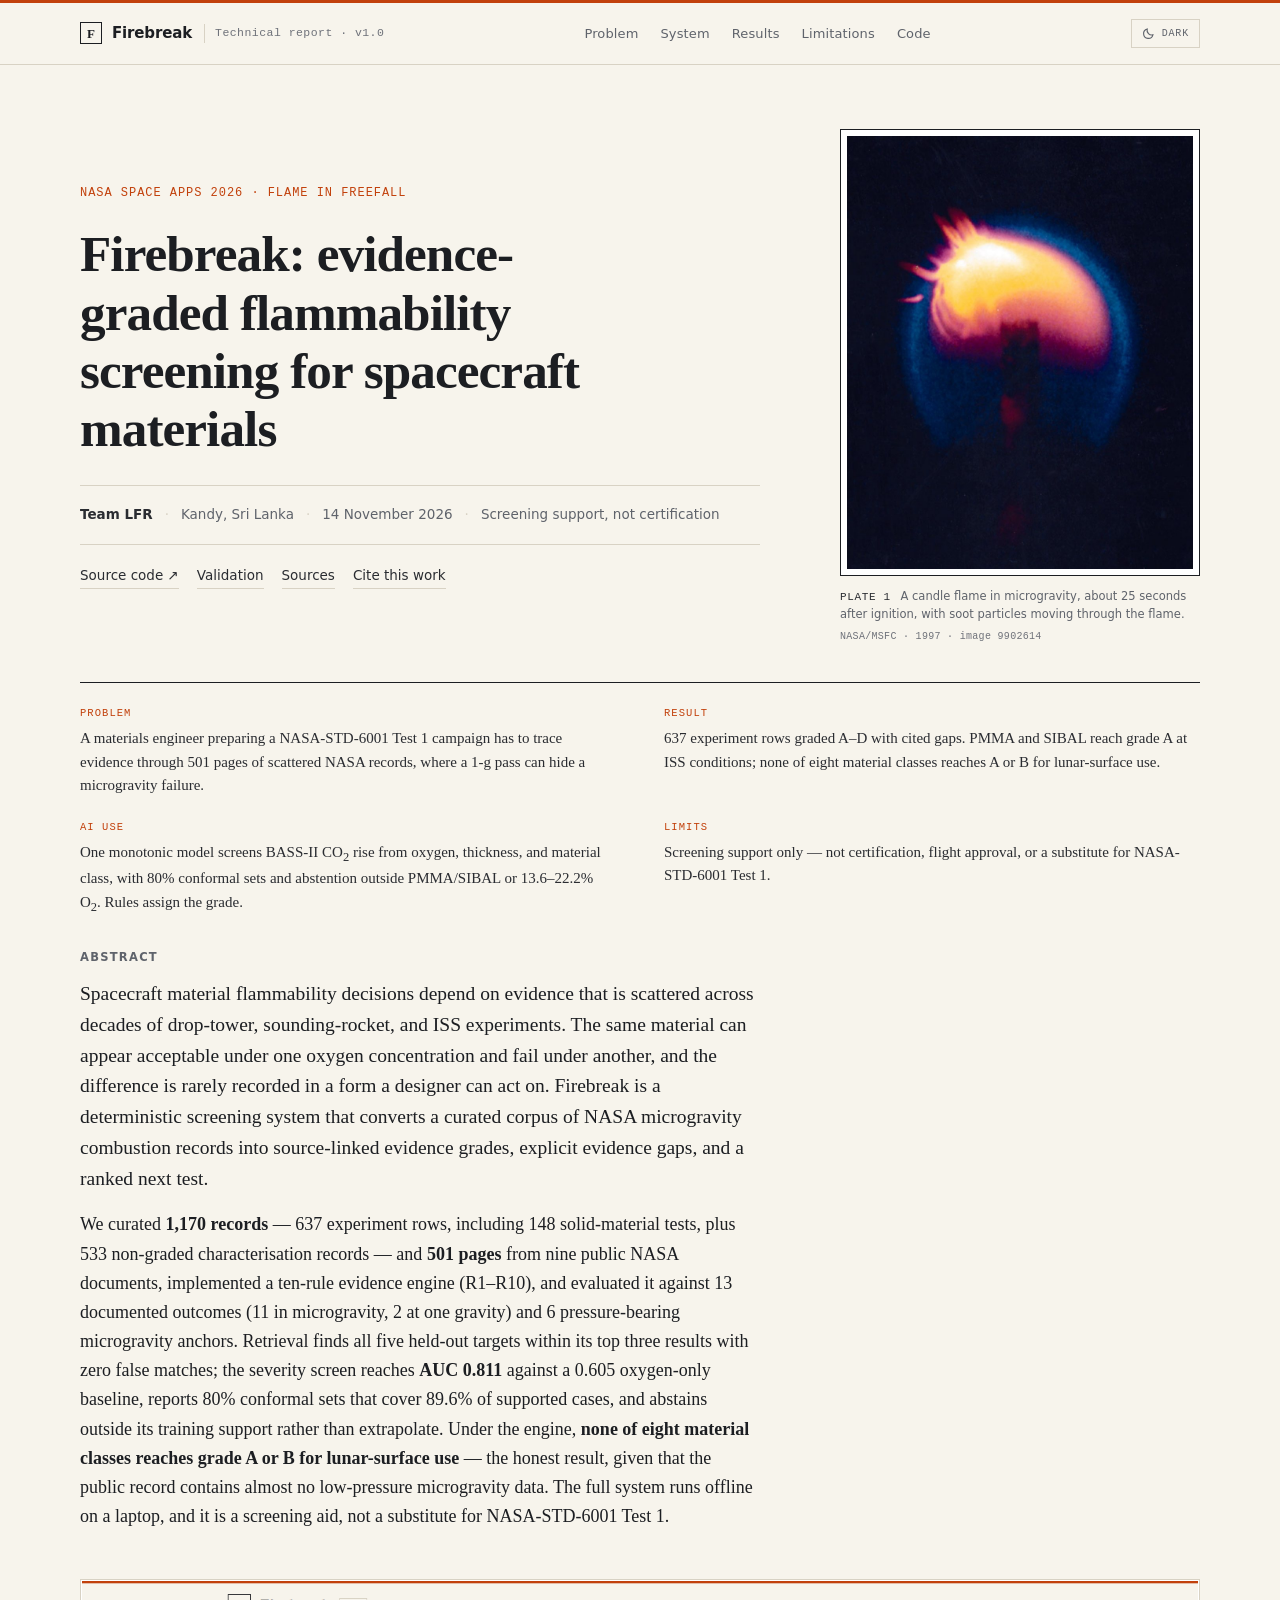
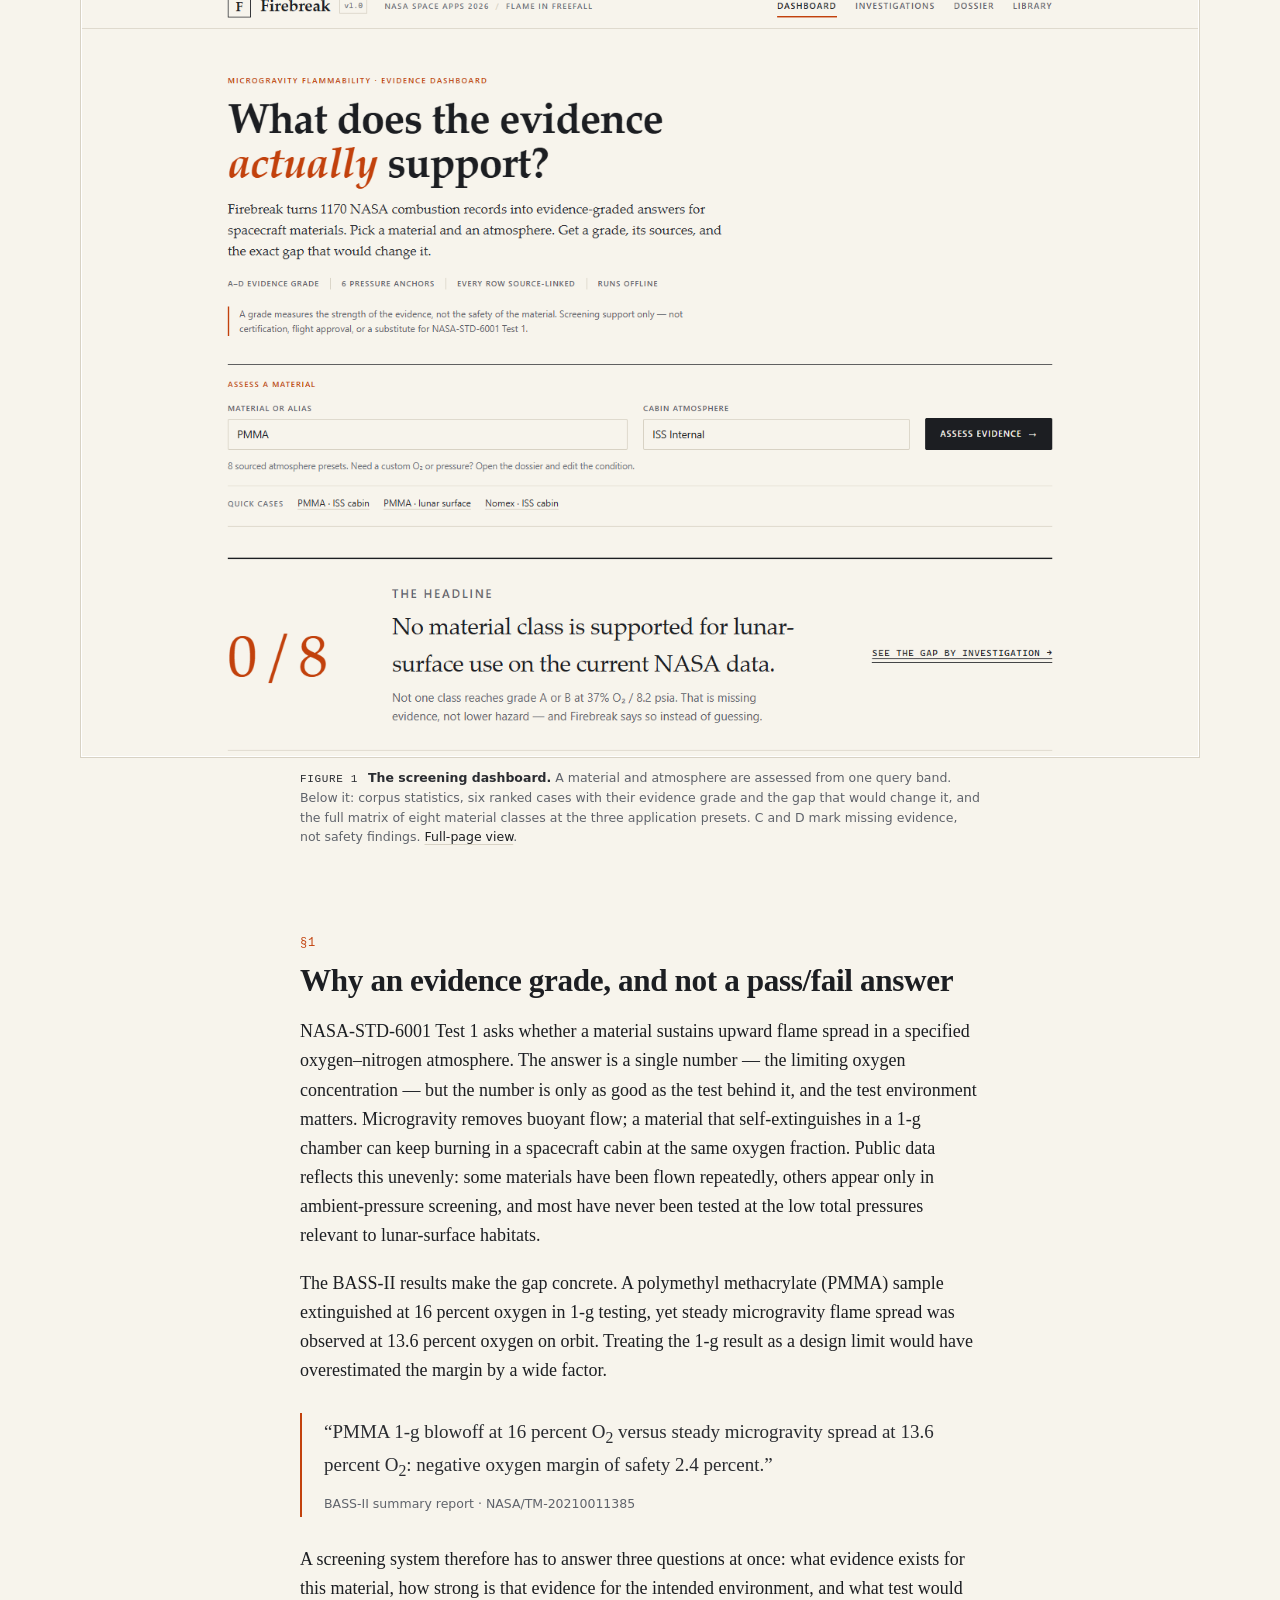
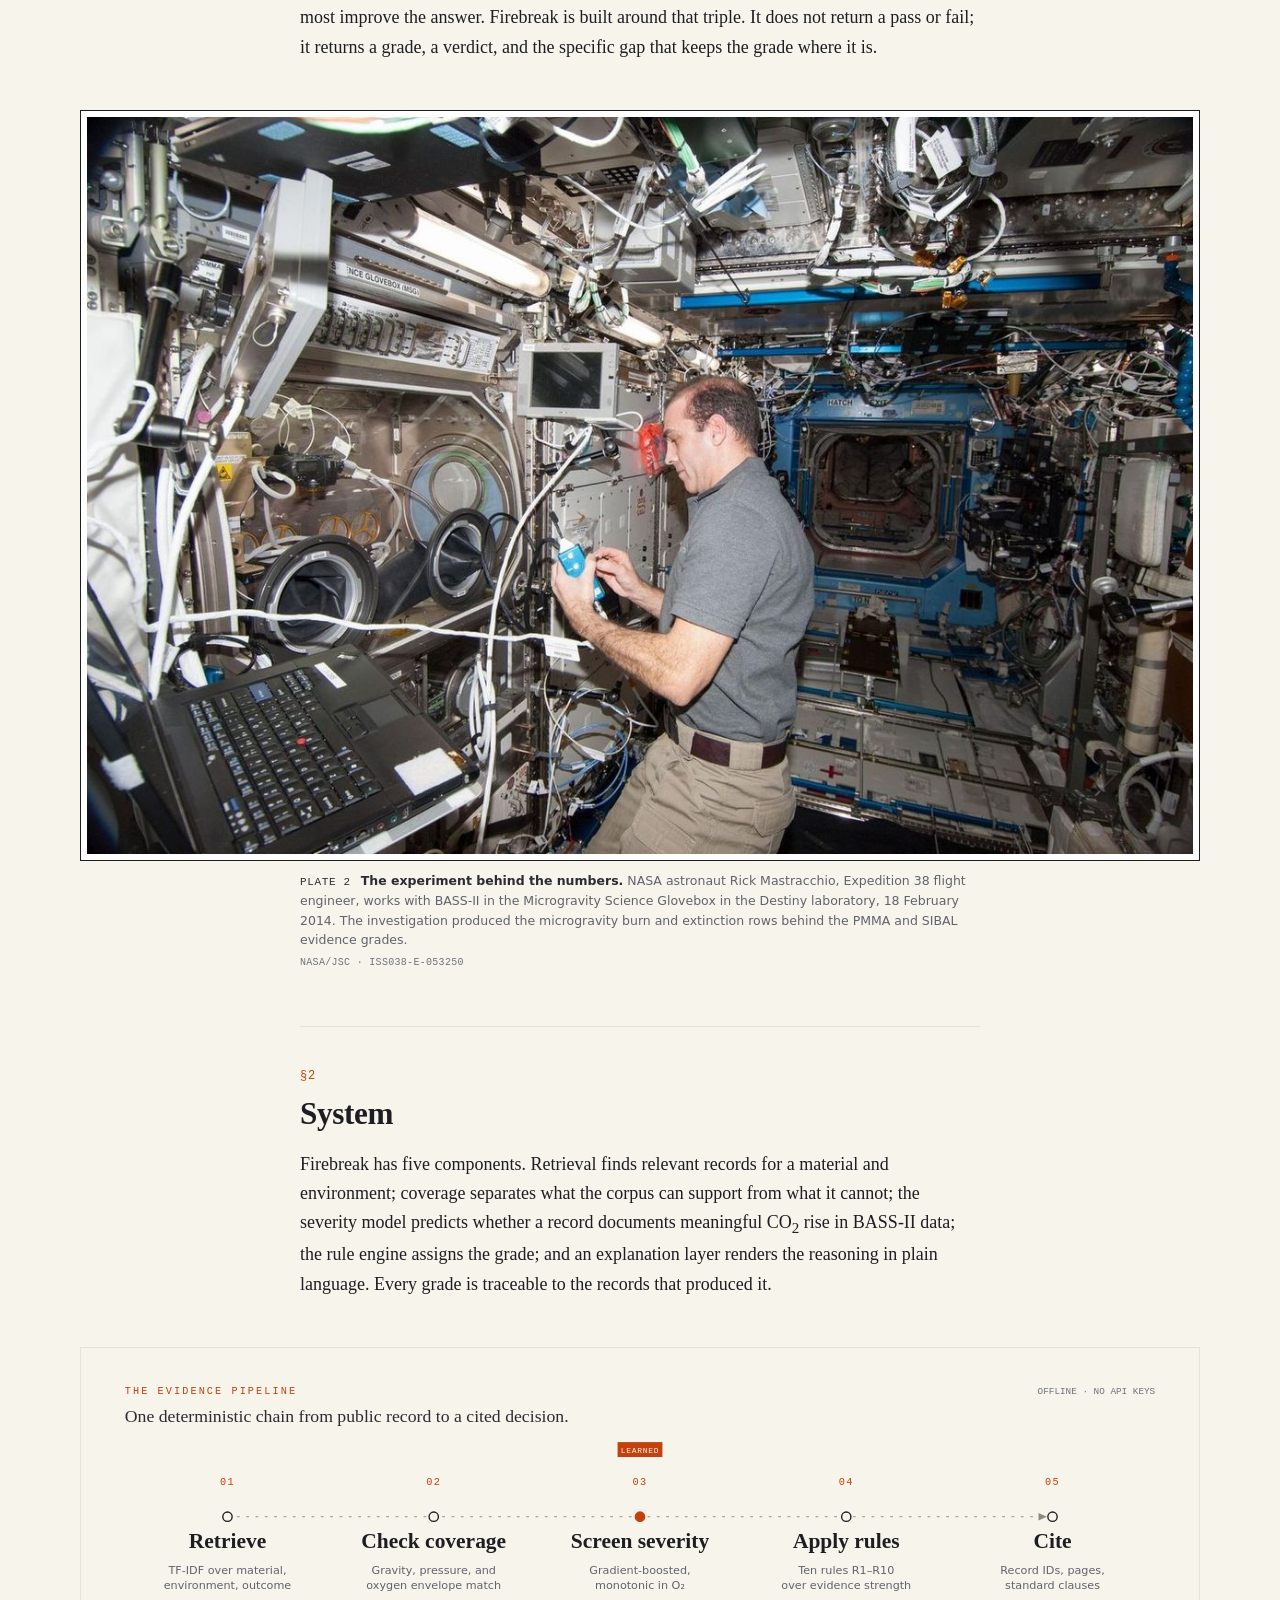
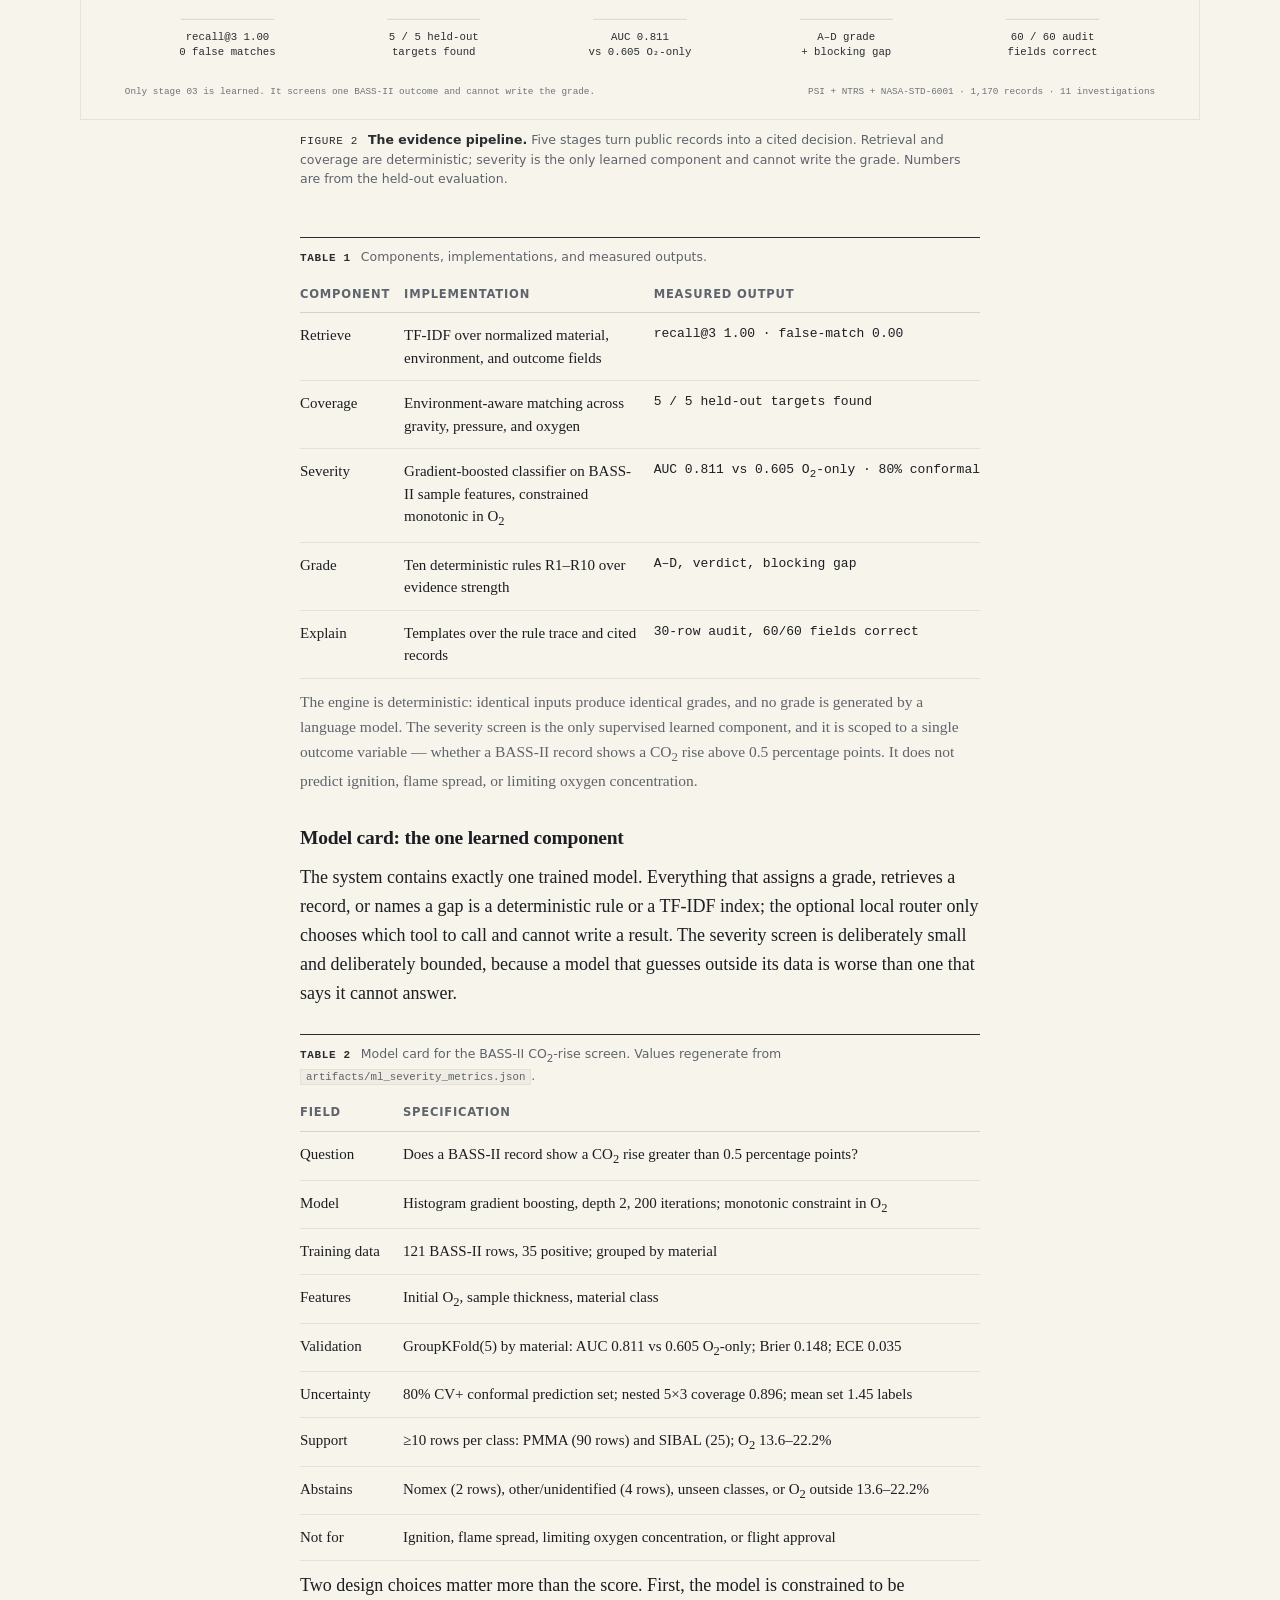
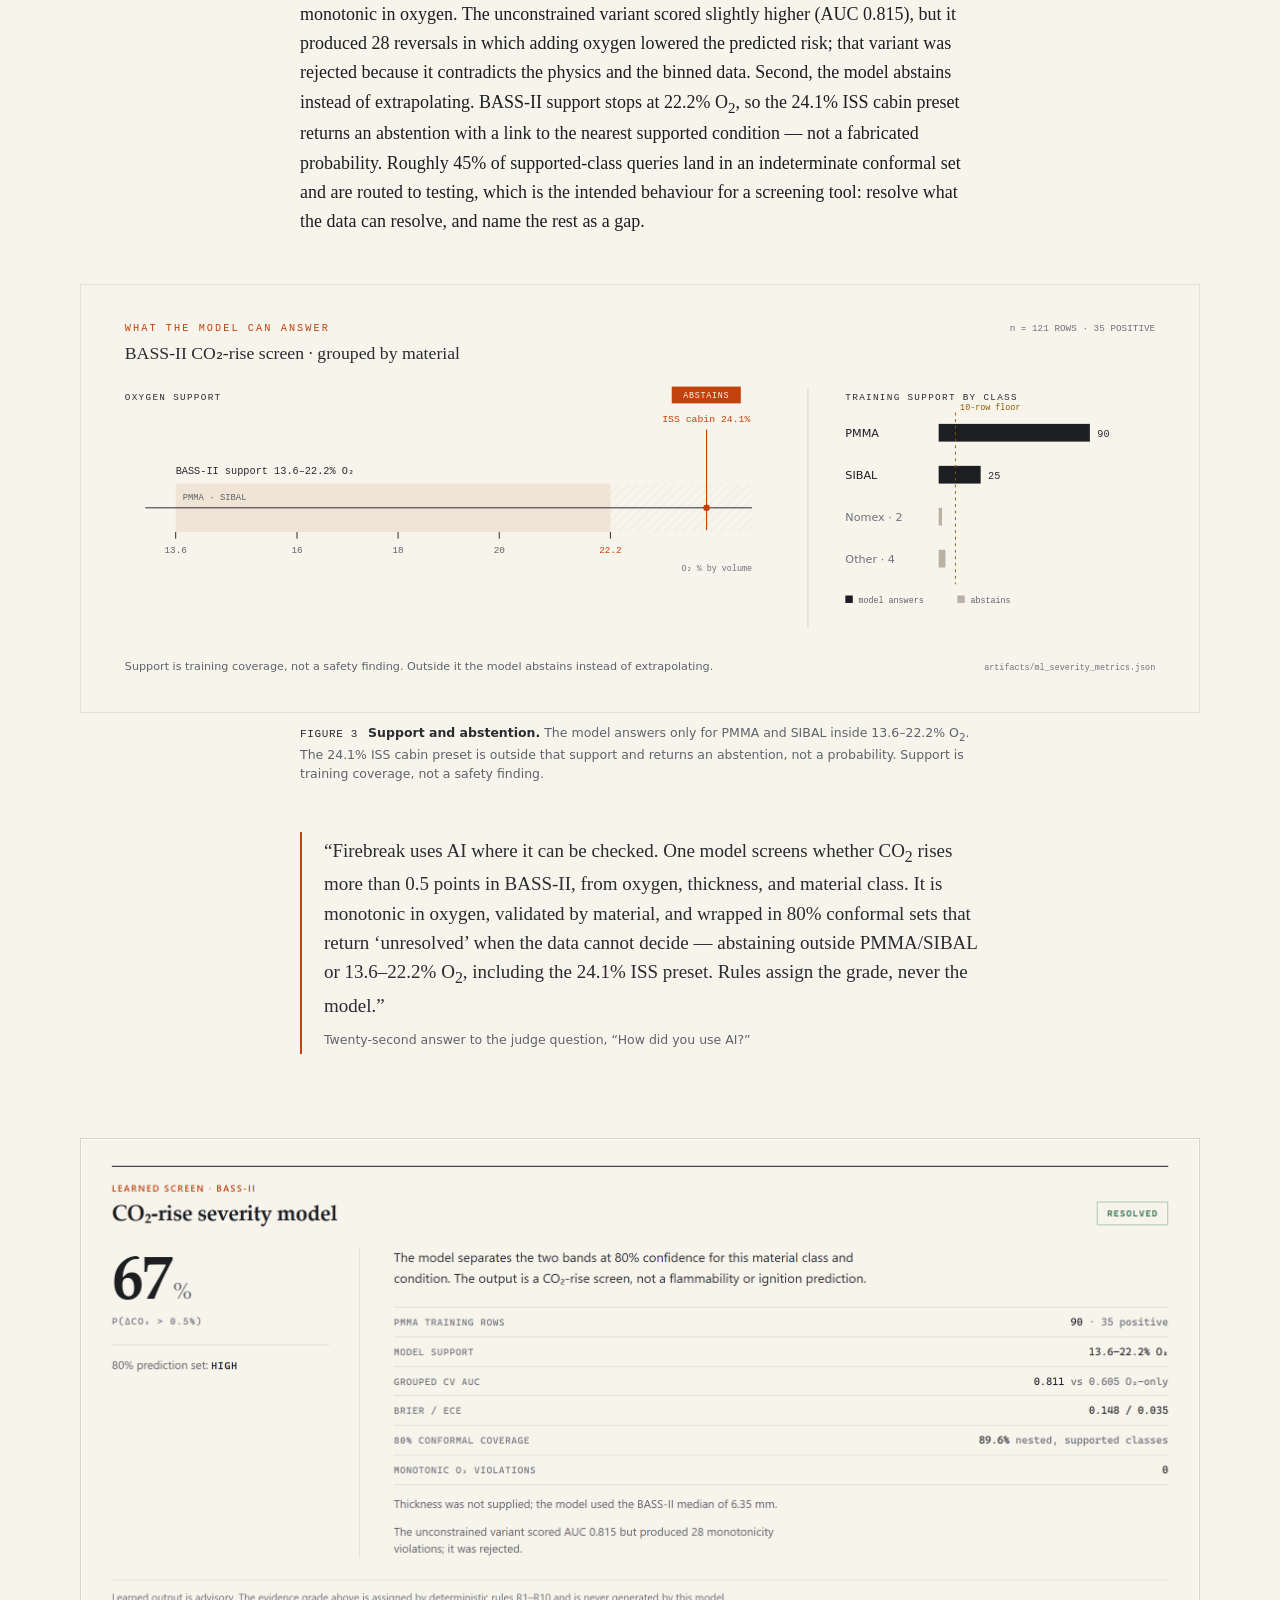
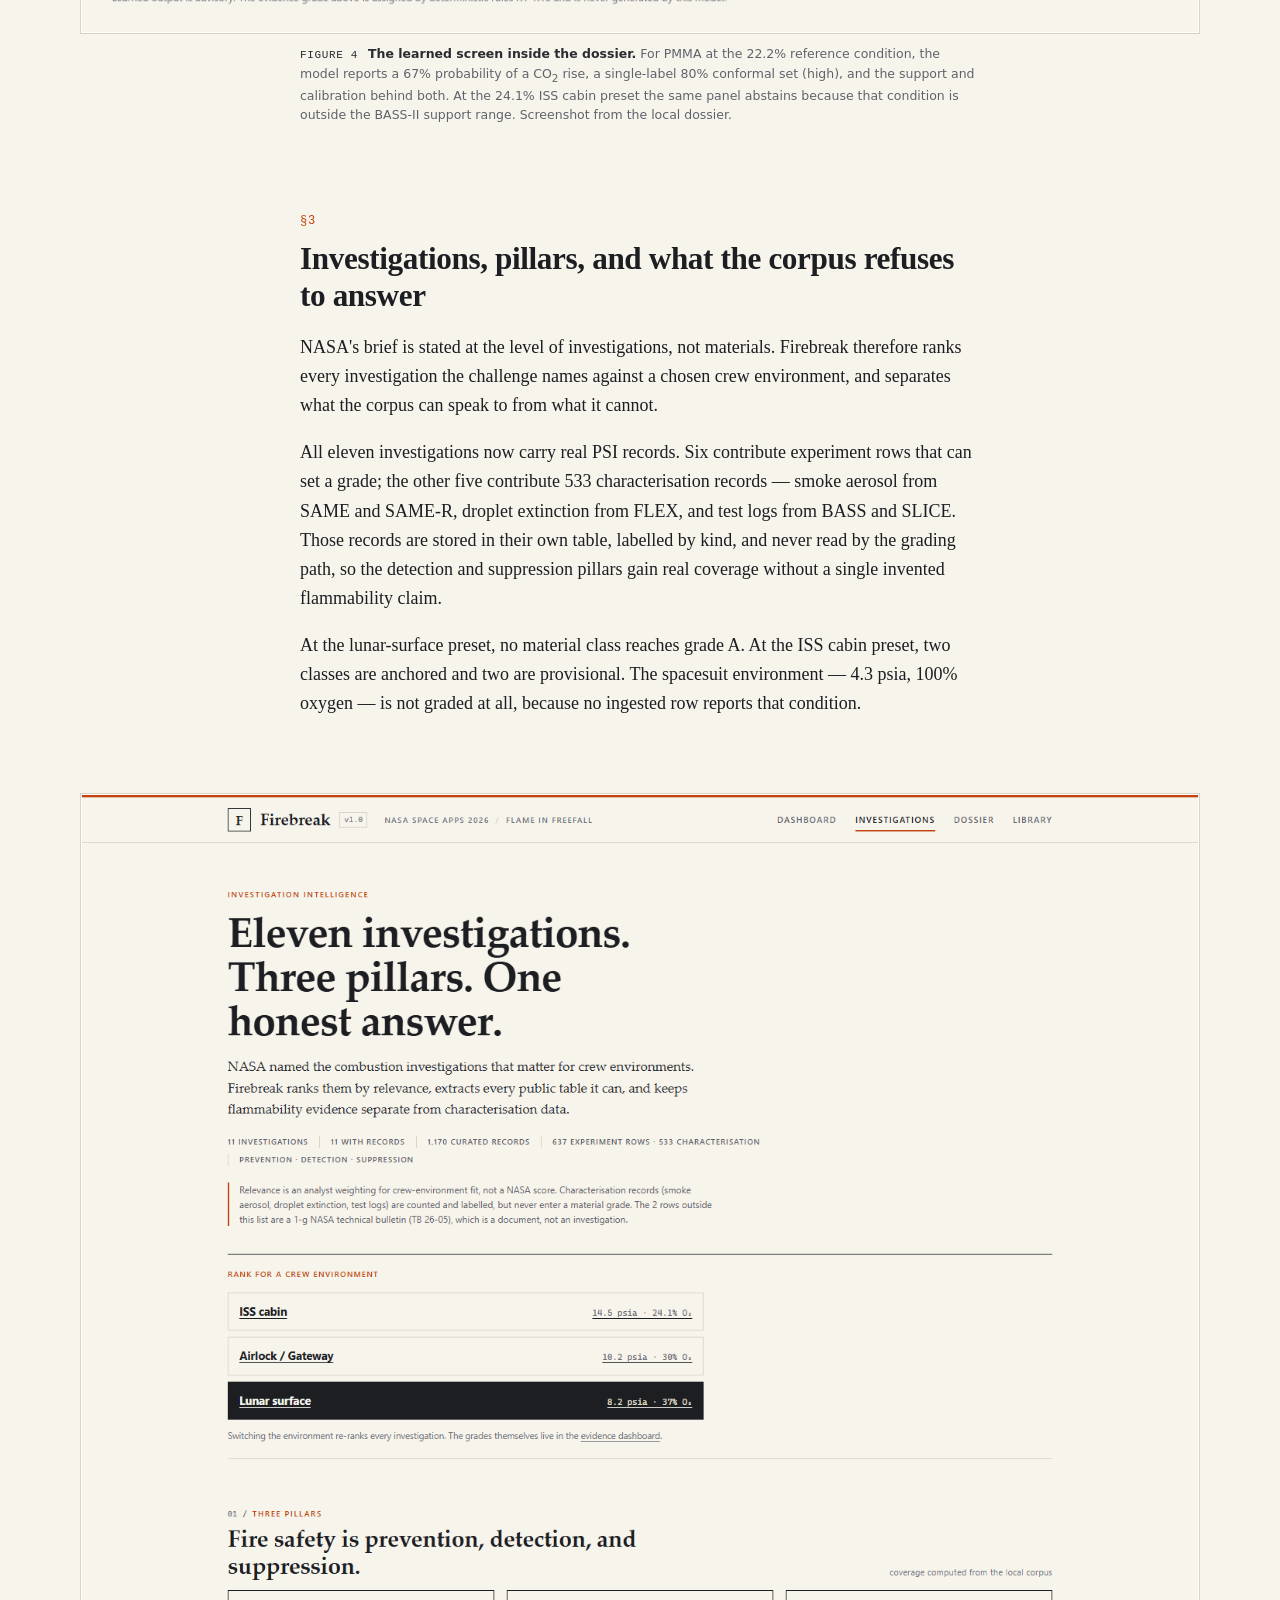
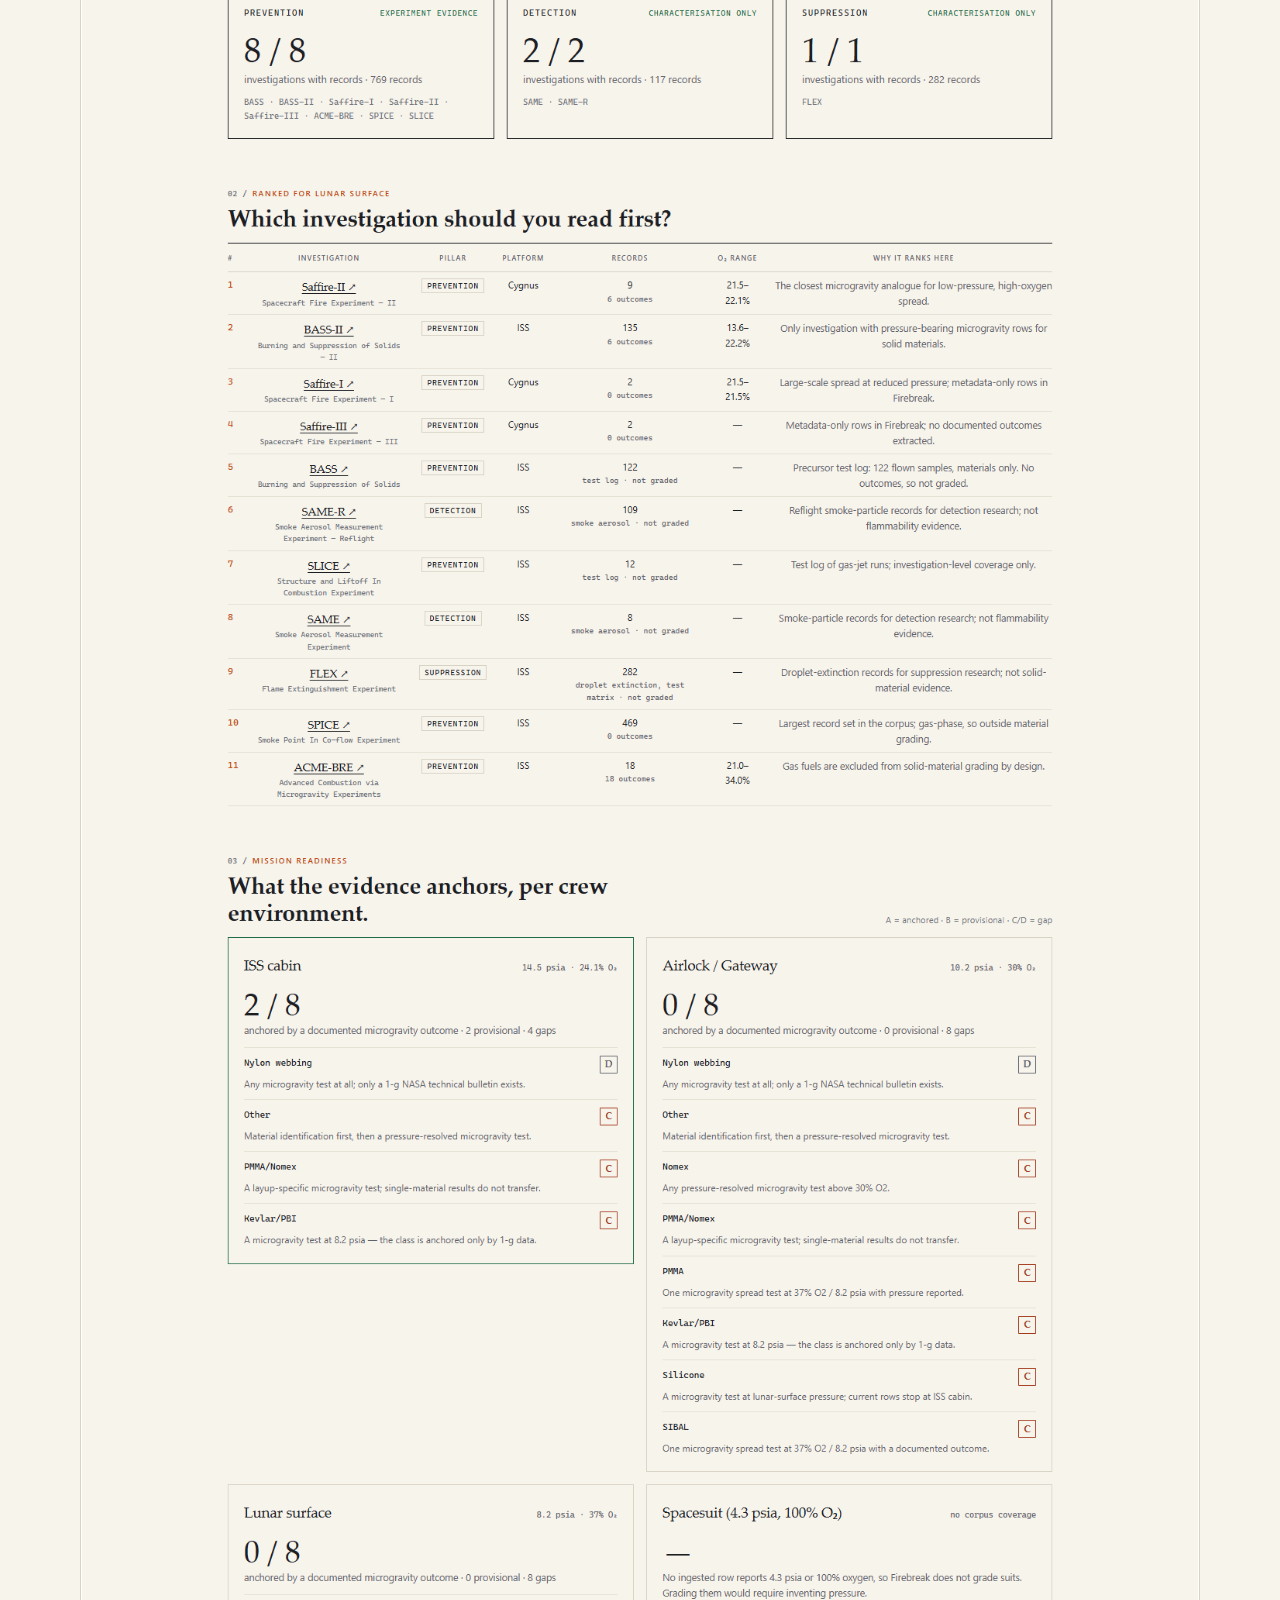
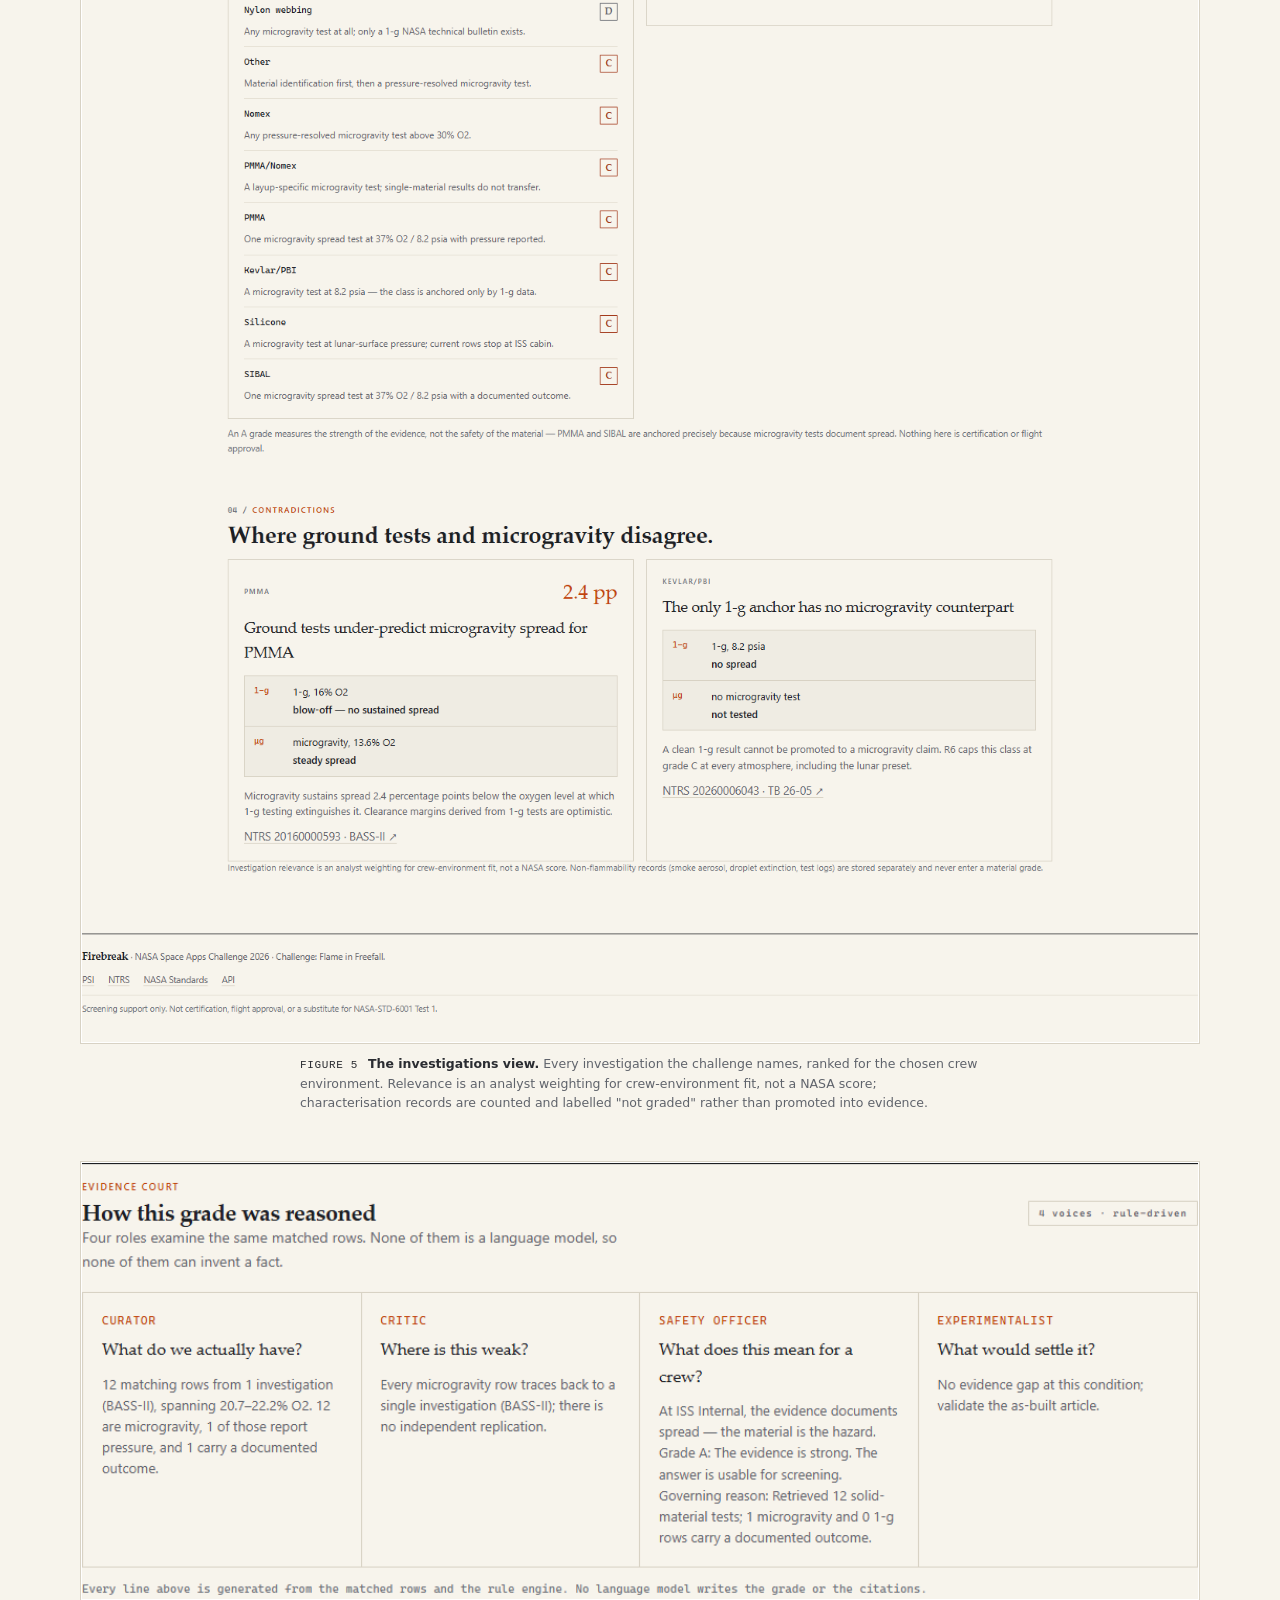
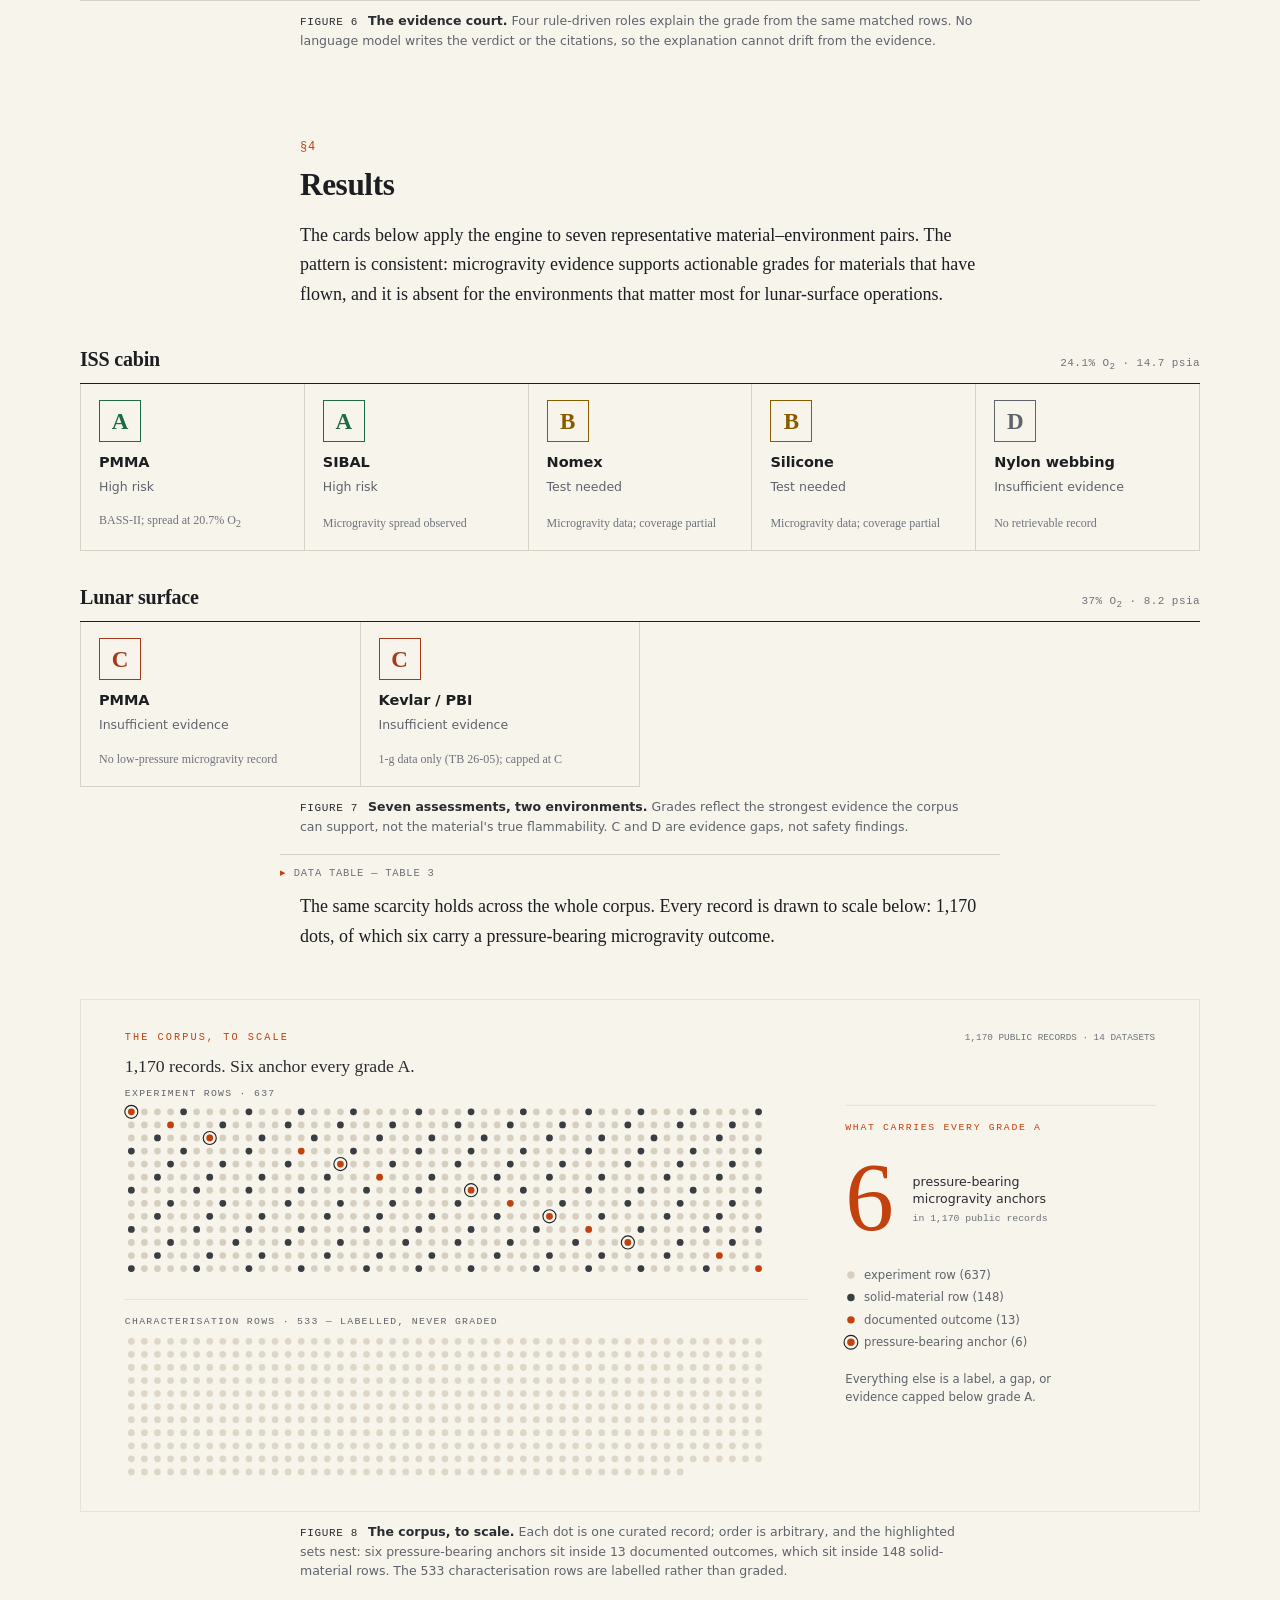
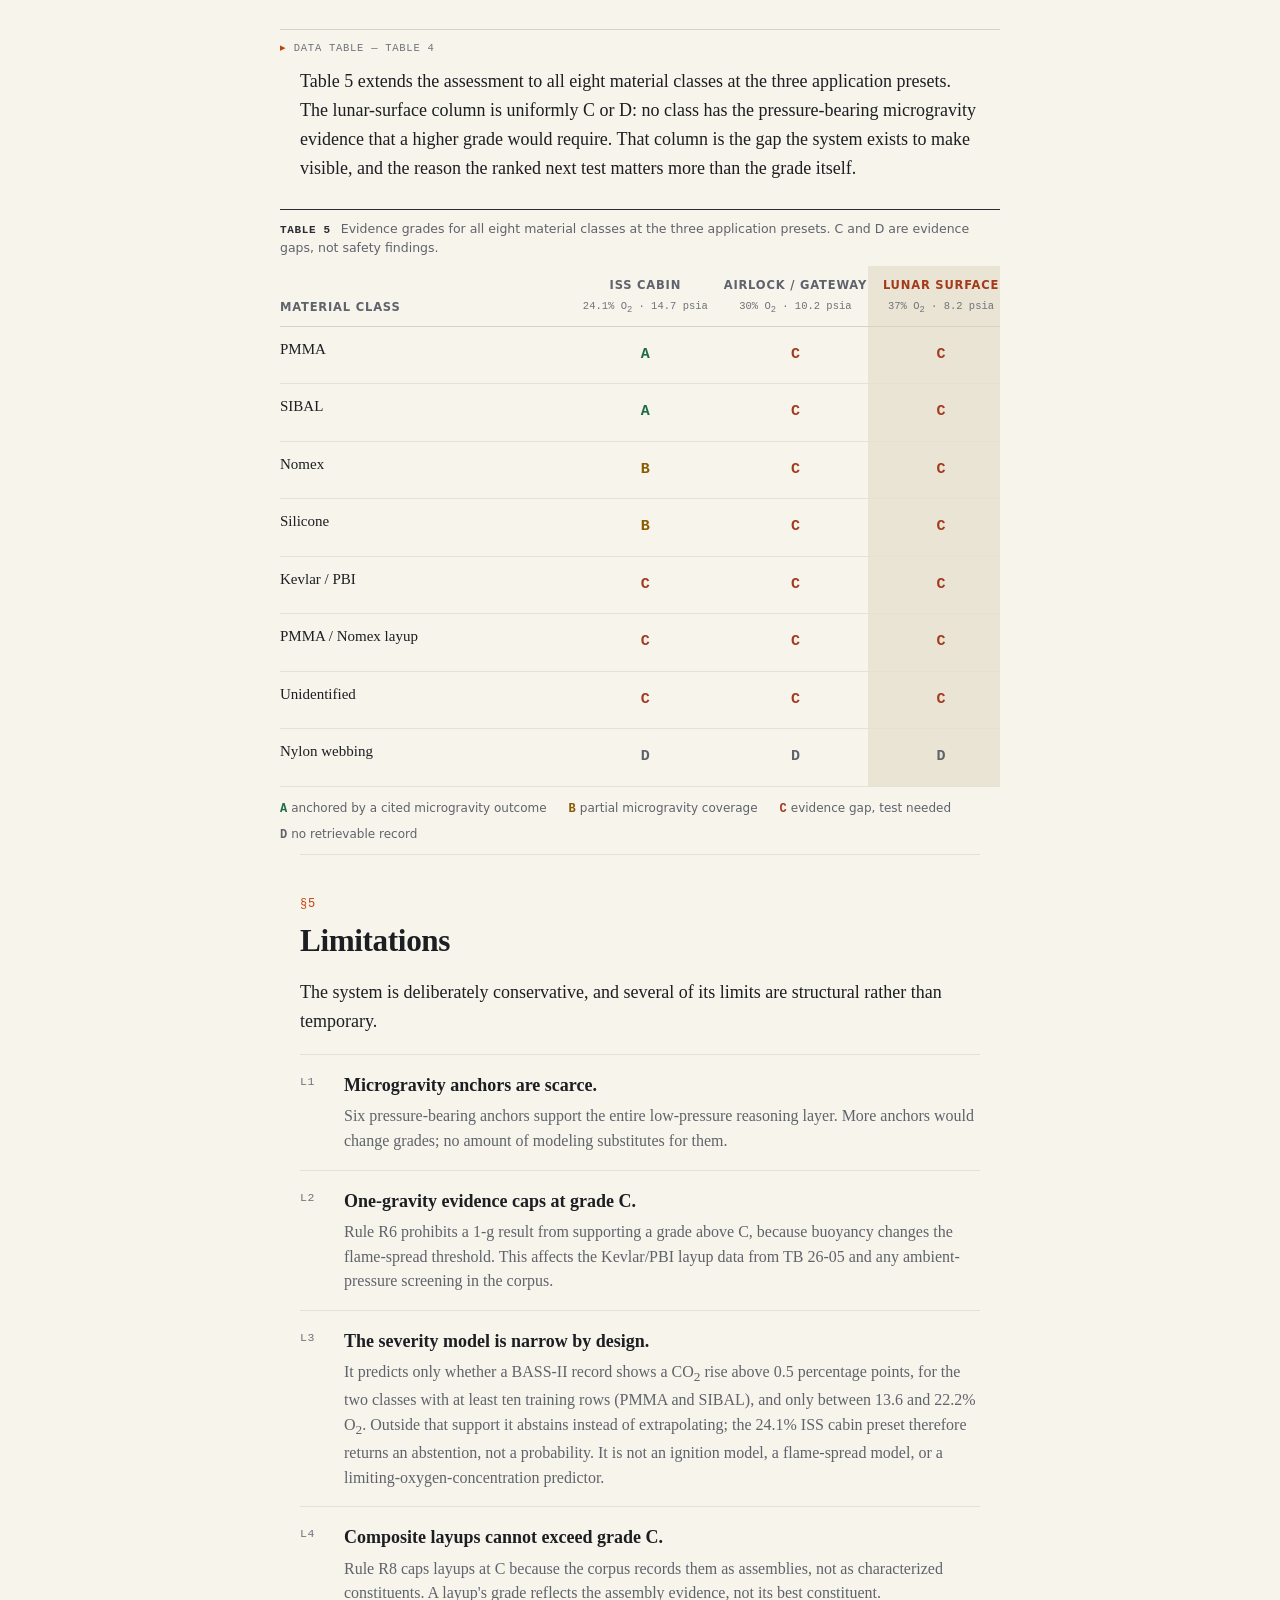
==== commit 8e668080: "Add a light/dark theme toggle to the report and the app Both surfaces share the same localStorage pr" ====
--- a/docs/index.html
+++ b/docs/index.html
@@ -17,6 +17,18 @@
 <meta property="og:image:alt" content="Firebreak project card: a paper background with the headline 'Know what the evidence actually supports' beside a real NASA photograph of a candle flame in microgravity.">
 <meta name="twitter:card" content="summary_large_image">
 <meta name="twitter:image" content="https://diyongamage.github.io/firebreak/og-card.png">
+<script>
+(function () {
+  var stored = null;
+  try { stored = localStorage.getItem('firebreak-theme'); } catch (e) {}
+  var dark = stored === 'dark' || stored === 'light'
+    ? stored === 'dark'
+    : (window.matchMedia && window.matchMedia('(prefers-color-scheme: dark)').matches);
+  document.documentElement.dataset.theme = dark ? 'dark' : 'light';
+  var meta = document.querySelector('meta[name="theme-color"]');
+  if (meta) meta.setAttribute('content', dark ? '#191916' : '#f7f4ec');
+})();
+</script>
 <script>document.documentElement.classList.add('js');</script>
 <style>
   :root {
@@ -30,6 +42,8 @@
     --rule: #d8d2c4;
     --rule-soft: #e6e1d5;
     --accent: #c2410c;
+    --selection: #e8d5c2;
+    --gap-tint: #eae4d5;
     --grade-a: #1f6b45;
     --grade-b: #8a5a00;
     --grade-c: #a33a1c;
@@ -39,6 +53,25 @@
     --mono: "Cascadia Mono", Consolas, "Liberation Mono", monospace;
     --measure: 680px;
     --wide: 1120px;
+  }
+
+  [data-theme="dark"] {
+    color-scheme: dark;
+    --paper: #191916;
+    --panel: #22221e;
+    --ink: #ece7db;
+    --ink-2: #ddd7c9;
+    --muted: #a8a49a;
+    --faint: #918d83;
+    --rule: #3a3833;
+    --rule-soft: #2c2b27;
+    --accent: #e4693f;
+    --selection: #4a3527;
+    --gap-tint: #2a2823;
+    --grade-a: #7fbf9a;
+    --grade-b: #d9b26a;
+    --grade-c: #e08a66;
+    --grade-d: #a3a6ad;
   }
   * { box-sizing: border-box; }
   html { scroll-behavior: smooth; }
@@ -55,7 +88,7 @@
   a { color: var(--ink); text-decoration-color: var(--rule); text-underline-offset: 3px; }
   a:hover { text-decoration-color: var(--accent); color: var(--accent); }
   img { max-width: 100%; display: block; }
-  ::selection { background: #e8d5c2; }
+  ::selection { background: var(--selection); }
 
   .skip {
     position: absolute; left: -9999px; top: 0;
@@ -97,6 +130,22 @@
     text-decoration: none; letter-spacing: 0.01em;
   }
   .mastnav a:hover { color: var(--accent); }
+
+  .themetoggle {
+    display: inline-flex; align-items: center; gap: 7px;
+    font-family: var(--mono); font-size: 10px; letter-spacing: 0.08em;
+    text-transform: uppercase; line-height: 1;
+    color: var(--muted); background: transparent;
+    border: 1px solid var(--rule); padding: 7px 10px; cursor: pointer;
+    position: relative;
+    transition: color 0.15s, border-color 0.15s;
+  }
+  .themetoggle:hover { color: var(--accent); border-color: var(--accent); }
+  .themetoggle:focus-visible { outline: 2px solid var(--accent); outline-offset: 2px; }
+  .themetoggle svg { display: block; width: 13px; height: 13px; }
+  .themetoggle .icon-sun { display: none; }
+  [data-theme="dark"] .themetoggle .icon-moon { display: none; }
+  [data-theme="dark"] .themetoggle .icon-sun { display: block; }
 
   .wrap { width: min(var(--wide), calc(100% - 48px)); margin: 0 auto; }
   .prose { width: min(var(--measure), 100%); margin-left: auto; margin-right: auto; }
@@ -193,6 +242,7 @@
   }
   .diagramscroll { overflow-x: auto; }
   .diagramscroll img { width: 100%; height: auto; }
+  [data-theme="dark"] .diagramscroll img { border: 1px solid var(--rule); }
   .coverplate img, figure.photo img { transition: transform 0.9s cubic-bezier(0.2, 0.7, 0.2, 1); }
   @media (hover: hover) {
     .coverplate:hover img, figure.photo:hover img { transform: scale(1.008); }
@@ -286,7 +336,7 @@
     font-family: var(--mono); font-size: 15px; font-weight: 700;
     padding-top: 17px; padding-bottom: 17px;
   }
-  table.matrix td.gapcol, table.matrix th.gapcol { background: #eae4d5; }
+  table.matrix td.gapcol, table.matrix th.gapcol { background: var(--gap-tint); }
   table.matrix th.gapcol { color: var(--grade-c); }
   .matrixlegend {
     display: flex; flex-wrap: wrap; gap: 6px 22px;
@@ -409,6 +459,9 @@
     .titleblock { padding-top: 40px; }
     .masthead-inner { flex-wrap: wrap; gap: 10px; padding: 13px 0; }
     .mastnav { gap: 16px; }
+    .themetoggle { padding: 6px; }
+    .themetoggle::after { content: ""; position: absolute; inset: -9px; }
+    .themetoggle-label { display: none; }
     .abstract p.lead { font-size: 18px; }
     section { padding-top: 34px; }
     table { min-width: 500px; }
@@ -427,6 +480,23 @@
     html { scroll-behavior: auto; }
   }
   @media print {
+    :root,
+    [data-theme="dark"] {
+      --paper: #fff;
+      --panel: #f4f2ec;
+      --ink: #1c1e22;
+      --ink-2: #2a2c31;
+      --muted: #5f636b;
+      --faint: #6f727a;
+      --rule: #d8d2c4;
+      --rule-soft: #e6e1d5;
+      --accent: #c2410c;
+      --gap-tint: #efece3;
+      --grade-a: #1f6b45;
+      --grade-b: #8a5a00;
+      --grade-c: #a33a1c;
+      --grade-d: #5f636b;
+    }
     body { background: #fff; font-size: 11pt; }
     .masthead, .links, button.copy, .skip { display: none; }
     section + section { border-top: 1px solid #ccc; }
@@ -455,6 +525,11 @@
       <a href="#limits">Limitations</a>
       <a href="#code">Code</a>
     </nav>
+    <button class="themetoggle" type="button" data-theme-toggle aria-label="Switch to dark theme">
+      <svg class="icon-moon" viewBox="0 0 16 16" fill="none" stroke="currentColor" stroke-width="1.4" aria-hidden="true"><path d="M13.4 9.6A5.8 5.8 0 0 1 6.4 2.6a5.8 5.8 0 1 0 7 7Z"/></svg>
+      <svg class="icon-sun" viewBox="0 0 16 16" fill="none" stroke="currentColor" stroke-width="1.4" aria-hidden="true"><circle cx="8" cy="8" r="3.1"/><path d="M8 1.2v1.6M8 13.2v1.6M1.2 8h1.6M13.2 8h1.6M3.2 3.2l1.1 1.1M11.7 11.7l1.1 1.1M12.8 3.2l-1.1 1.1M4.3 11.7l-1.1 1.1"/></svg>
+      <span class="themetoggle-label">Dark</span>
+    </button>
   </div>
 </header>
 
@@ -968,5 +1043,31 @@
   });
 })();
 </script>
+<script>
+(function () {
+  var root = document.documentElement;
+  var meta = document.querySelector('meta[name="theme-color"]');
+
+  function paint() {
+    var dark = root.dataset.theme === 'dark';
+    var button = document.querySelector('[data-theme-toggle]');
+    if (button) {
+      button.setAttribute('aria-label', dark ? 'Switch to light theme' : 'Switch to dark theme');
+      var label = button.querySelector('.themetoggle-label');
+      if (label) label.textContent = dark ? 'Light' : 'Dark';
+    }
+    if (meta) meta.setAttribute('content', dark ? '#191916' : '#f7f4ec');
+  }
+
+  paint();
+  document.addEventListener('click', function (event) {
+    var button = event.target.closest('[data-theme-toggle]');
+    if (!button) return;
+    root.dataset.theme = root.dataset.theme === 'dark' ? 'light' : 'dark';
+    try { localStorage.setItem('firebreak-theme', root.dataset.theme); } catch (e) {}
+    paint();
+  });
+})();
+</script>
 </body>
 </html>
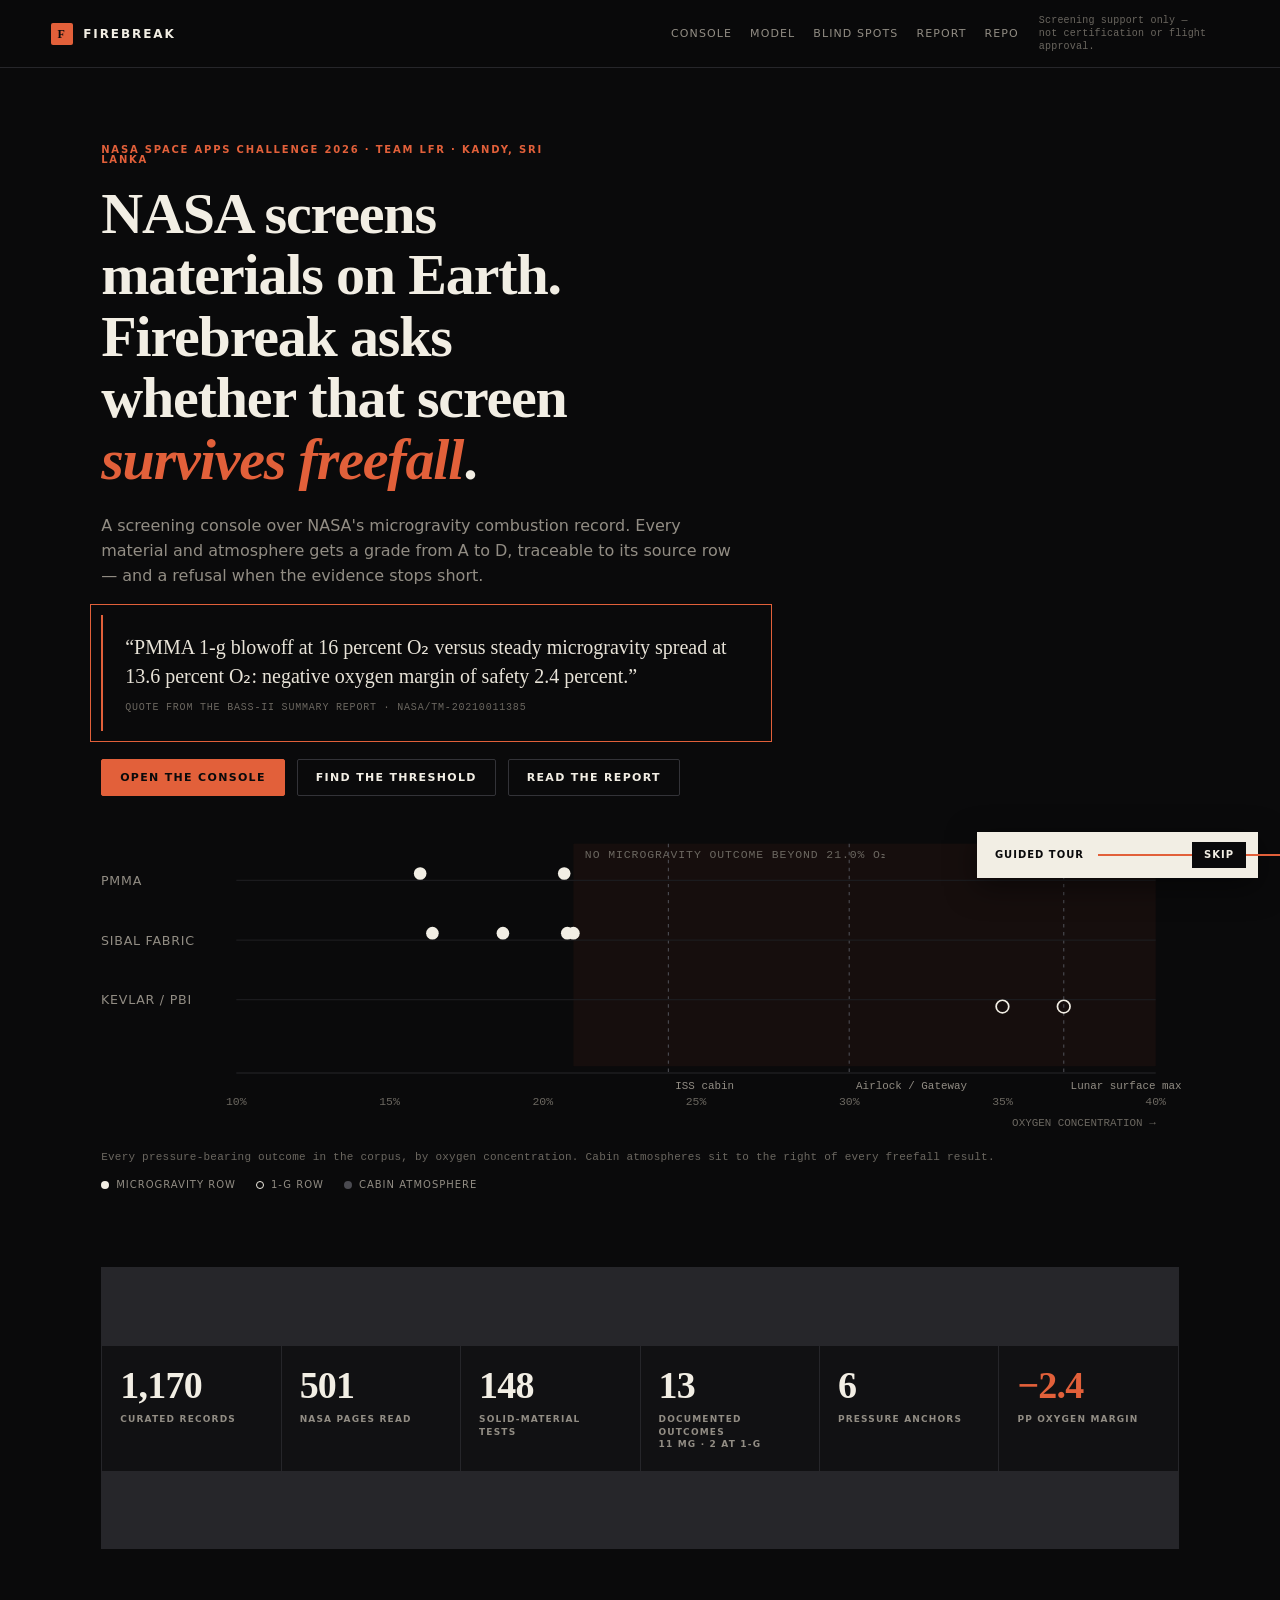
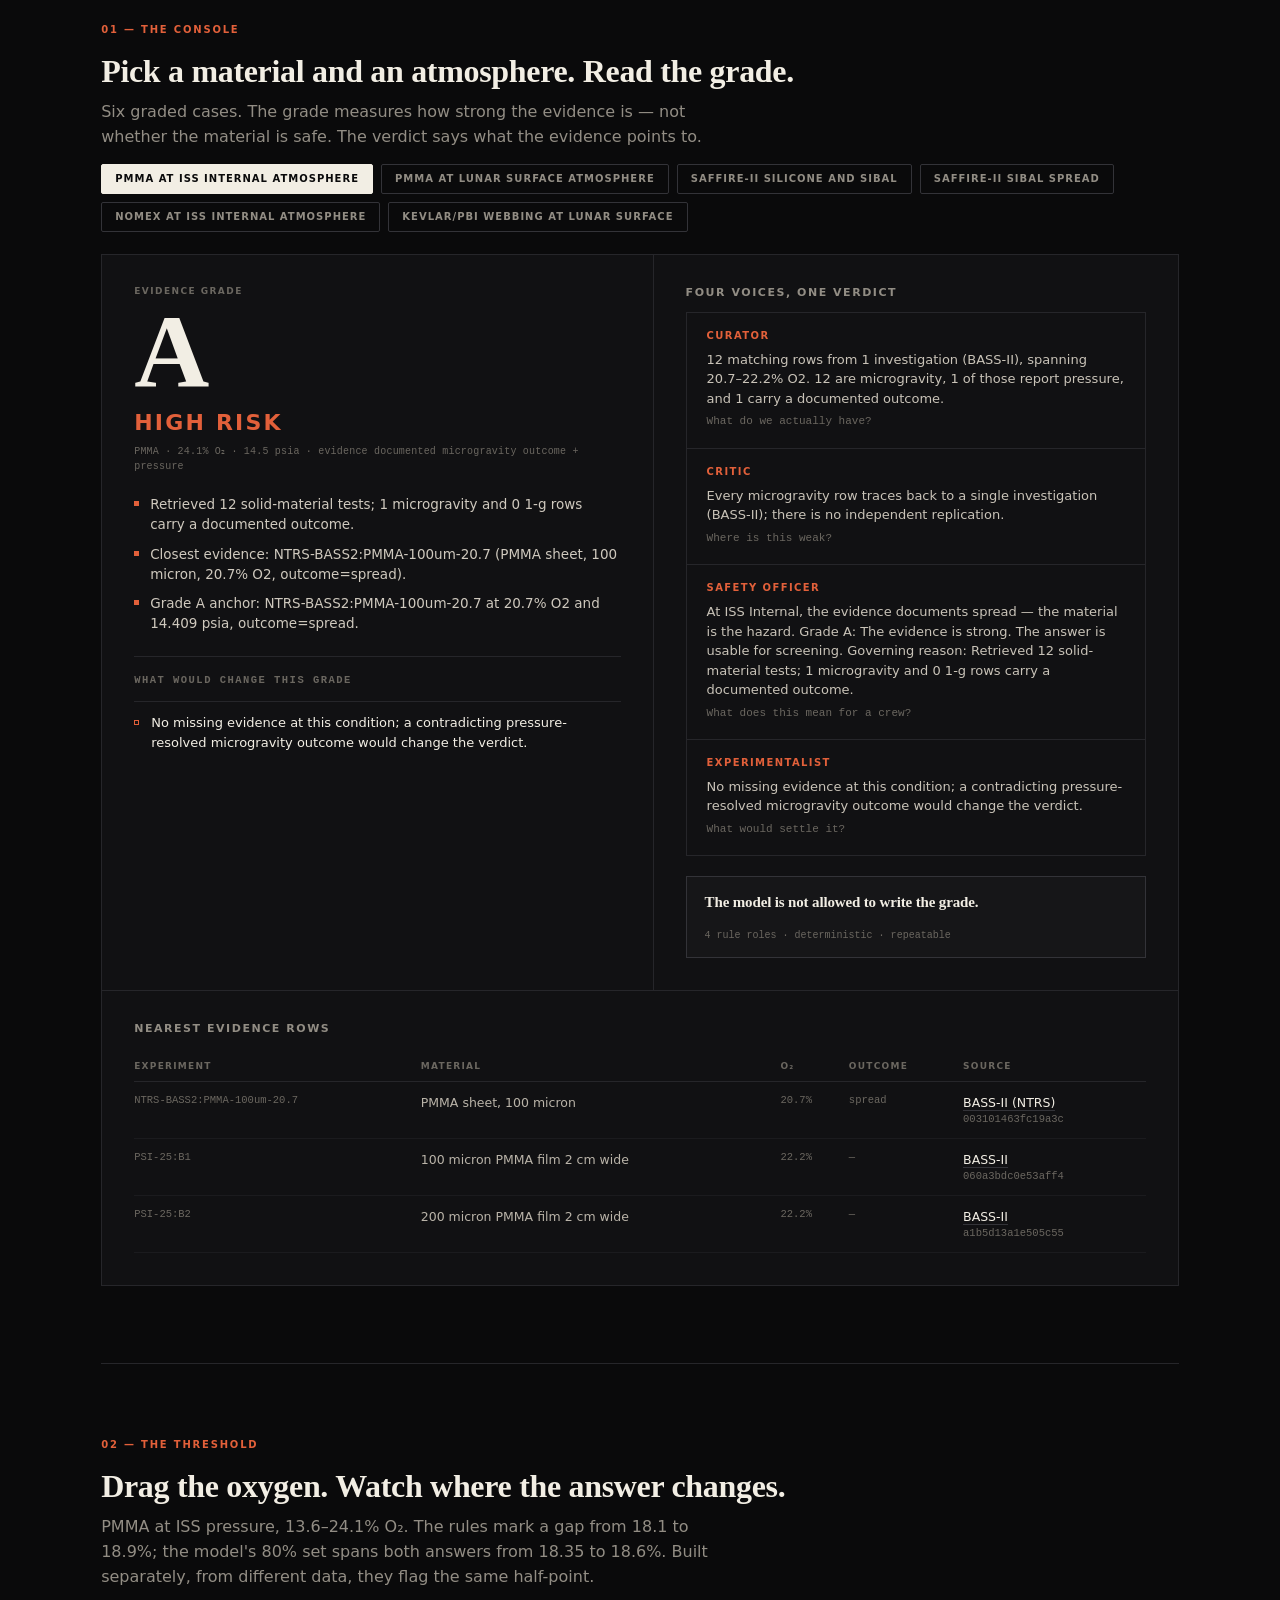
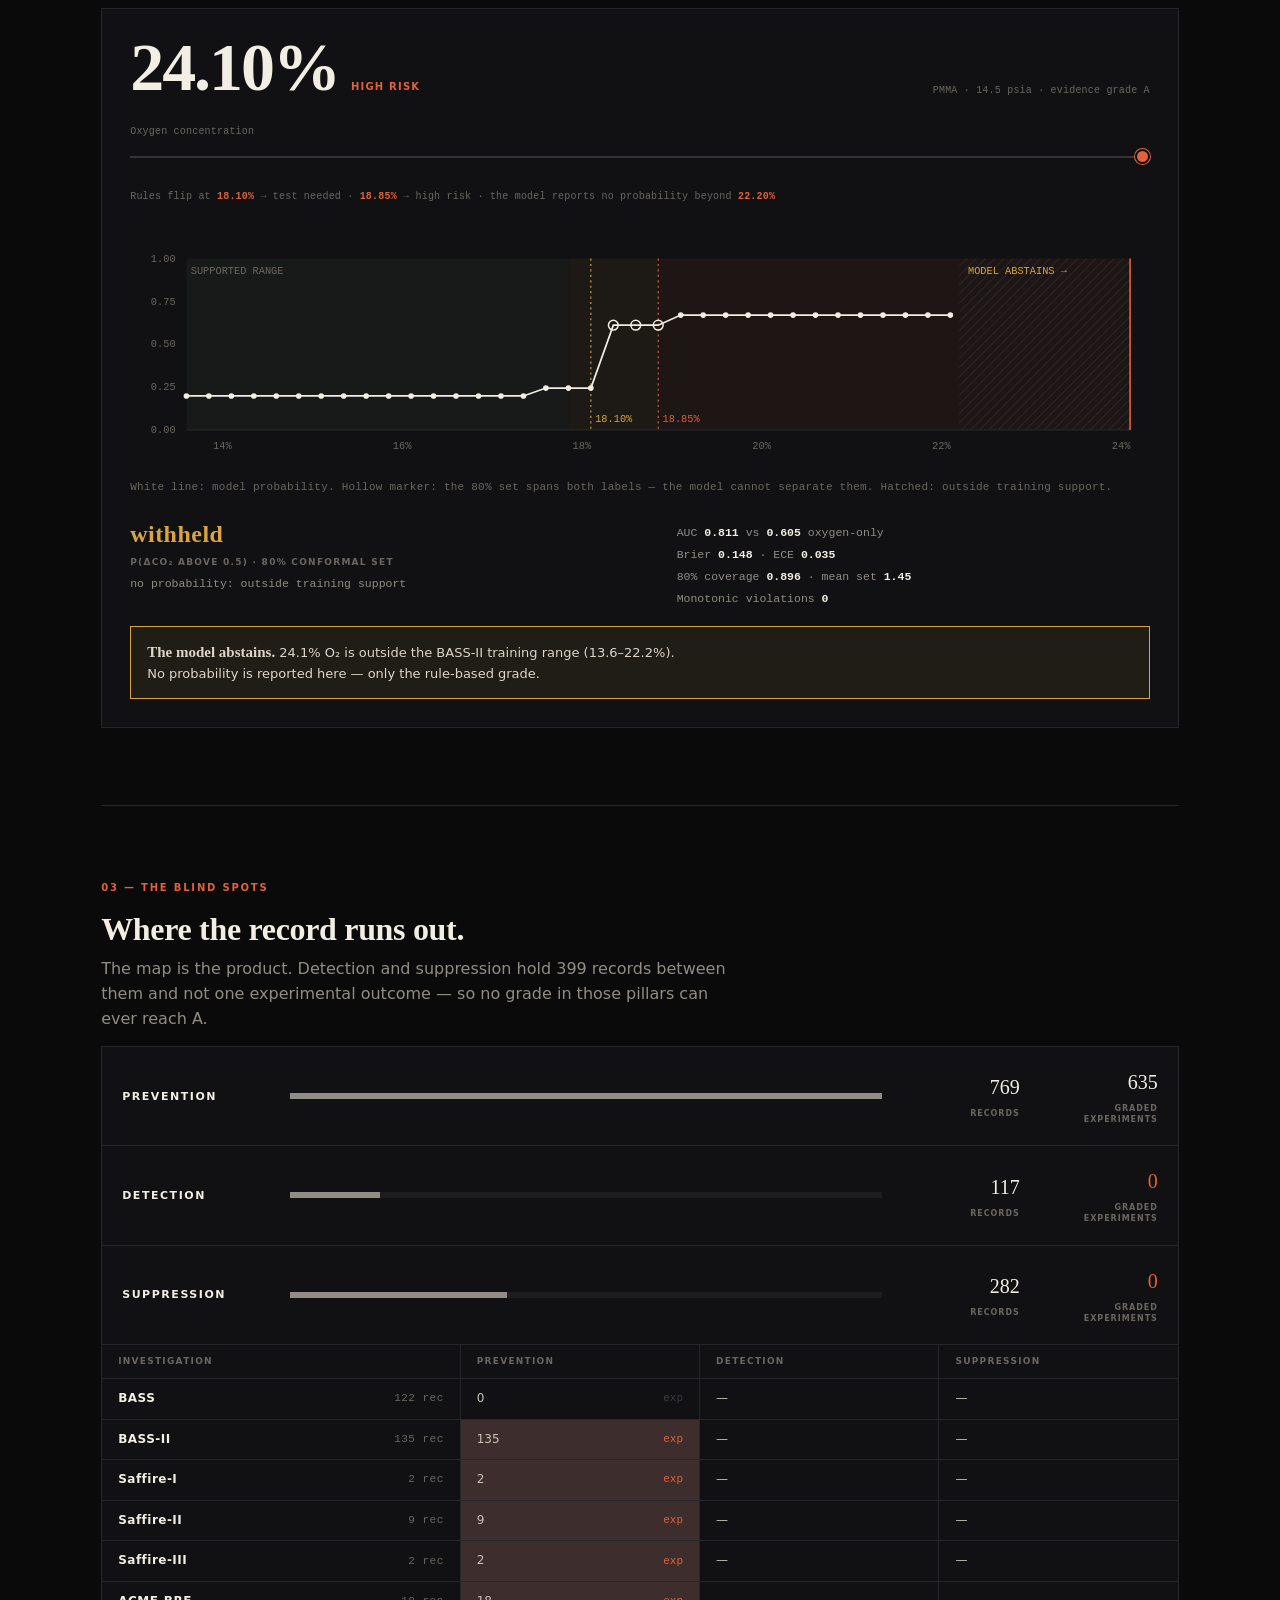
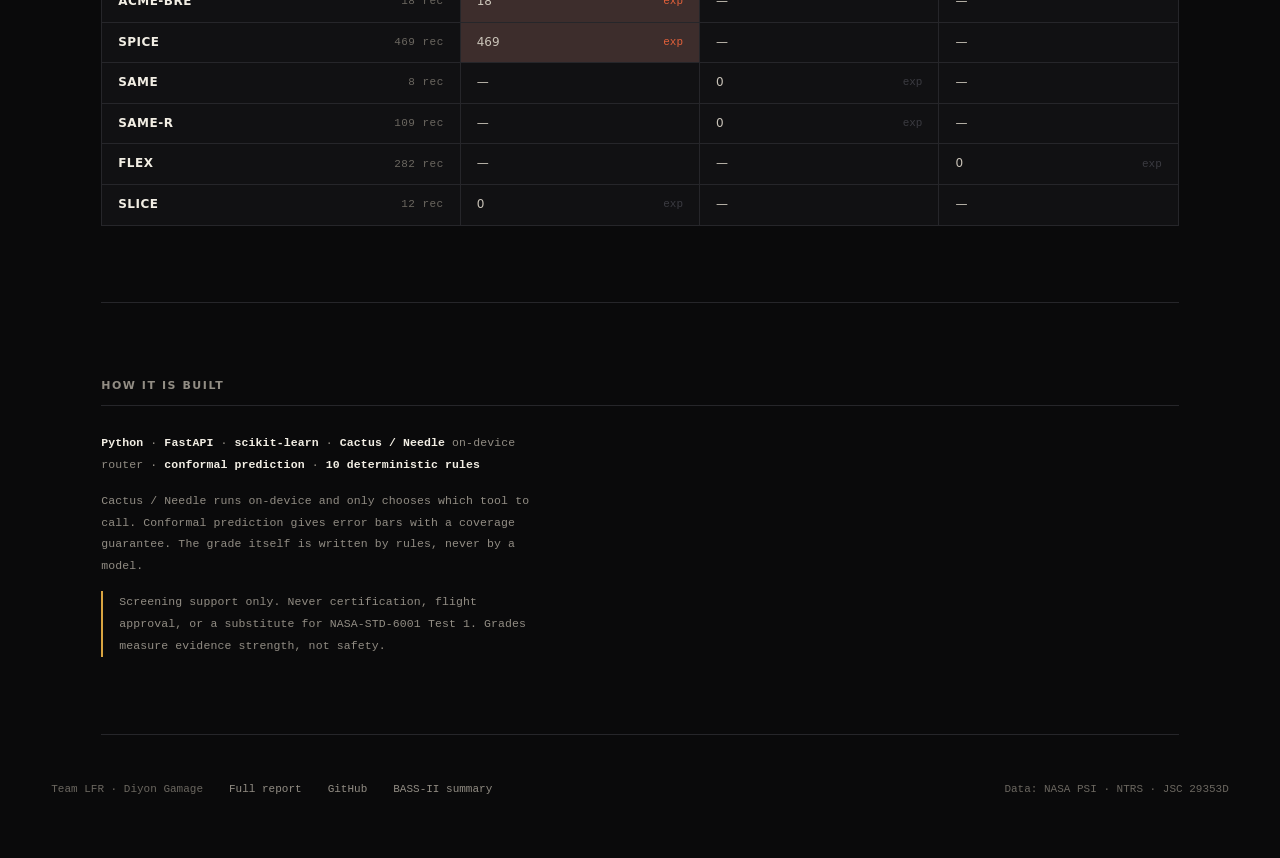
==== commit 93d9fe99: "Rebuild the public site as an interactive evidence console The judge-facing page now renders the cor" ====
--- a/docs/index.html
+++ b/docs/index.html
@@ -3,1071 +3,733 @@
 <head>
 <meta charset="utf-8">
 <meta name="viewport" content="width=device-width, initial-scale=1">
-<title>Firebreak — evidence-graded flammability screening</title>
-<meta name="description" content="Firebreak grades spacecraft-material flammability evidence A–D from public NASA data, names the gaps, and ranks the next test. NASA Space Apps 2026, team LFR.">
-<meta name="theme-color" content="#f7f4ec">
+<title>Firebreak — does ground flammability screening survive freefall?</title>
+<meta name="description" content="Firebreak grades microgravity combustion evidence A–D, anchors it to spacecraft cabin atmospheres, and abstains where the evidence does not reach.">
 <link rel="icon" href="favicon.svg" type="image/svg+xml">
-<meta property="og:type" content="website">
-<meta property="og:title" content="Firebreak — evidence-graded flammability screening">
-<meta property="og:description" content="A technical report: 1,170 public NASA records, a deterministic ten-rule evidence engine, and an honest 0/8 result for lunar-surface materials.">
-<meta property="og:url" content="https://diyongamage.github.io/firebreak/">
-<meta property="og:image" content="https://diyongamage.github.io/firebreak/og-card.png">
-<meta property="og:image:width" content="1200">
-<meta property="og:image:height" content="630">
-<meta property="og:image:alt" content="Firebreak project card: a paper background with the headline 'Know what the evidence actually supports' beside a real NASA photograph of a candle flame in microgravity.">
-<meta name="twitter:card" content="summary_large_image">
-<meta name="twitter:image" content="https://diyongamage.github.io/firebreak/og-card.png">
-<script>
-(function () {
-  var stored = null;
-  try { stored = localStorage.getItem('firebreak-theme'); } catch (e) {}
-  var dark = stored === 'dark' || stored === 'light'
-    ? stored === 'dark'
-    : (window.matchMedia && window.matchMedia('(prefers-color-scheme: dark)').matches);
-  document.documentElement.dataset.theme = dark ? 'dark' : 'light';
-  var meta = document.querySelector('meta[name="theme-color"]');
-  if (meta) meta.setAttribute('content', dark ? '#191916' : '#f7f4ec');
-})();
-</script>
-<script>document.documentElement.classList.add('js');</script>
+<meta property="og:title" content="Firebreak — evidence grading for freefall fire safety">
+<meta property="og:description" content="1,170 curated records. 13 documented outcomes. Every grade traceable to a NASA source.">
+<meta property="og:image" content="og-card.png">
 <style>
-  :root {
-    color-scheme: light;
-    --paper: #f7f4ec;
-    --panel: #efece3;
-    --ink: #1c1e22;
-    --ink-2: #2a2c31;
-    --muted: #5f636b;
-    --faint: #6f727a;
-    --rule: #d8d2c4;
-    --rule-soft: #e6e1d5;
-    --accent: #c2410c;
-    --selection: #e8d5c2;
-    --gap-tint: #eae4d5;
-    --grade-a: #1f6b45;
-    --grade-b: #8a5a00;
-    --grade-c: #a33a1c;
-    --grade-d: #5f636b;
-    --serif: "Iowan Old Style", "Palatino Linotype", Palatino, Georgia, "Times New Roman", serif;
-    --sans: "Segoe UI", Inter, system-ui, -apple-system, sans-serif;
-    --mono: "Cascadia Mono", Consolas, "Liberation Mono", monospace;
-    --measure: 680px;
-    --wide: 1120px;
-  }
-
-  [data-theme="dark"] {
-    color-scheme: dark;
-    --paper: #191916;
-    --panel: #22221e;
-    --ink: #ece7db;
-    --ink-2: #ddd7c9;
-    --muted: #a8a49a;
-    --faint: #918d83;
-    --rule: #3a3833;
-    --rule-soft: #2c2b27;
-    --accent: #e4693f;
-    --selection: #4a3527;
-    --gap-tint: #2a2823;
-    --grade-a: #7fbf9a;
-    --grade-b: #d9b26a;
-    --grade-c: #e08a66;
-    --grade-d: #a3a6ad;
-  }
-  * { box-sizing: border-box; }
-  html { scroll-behavior: smooth; }
-  body {
-    margin: 0;
-    background: var(--paper);
-    color: var(--ink);
-    font-family: var(--serif);
-    font-size: 18px;
-    line-height: 1.62;
-    -webkit-font-smoothing: antialiased;
-    text-rendering: optimizeLegibility;
-  }
-  a { color: var(--ink); text-decoration-color: var(--rule); text-underline-offset: 3px; }
-  a:hover { text-decoration-color: var(--accent); color: var(--accent); }
-  img { max-width: 100%; display: block; }
-  ::selection { background: var(--selection); }
-
-  .skip {
-    position: absolute; left: -9999px; top: 0;
-    background: var(--ink); color: var(--paper);
-    padding: 10px 16px; font-family: var(--sans); font-size: 14px; z-index: 20;
-  }
-  .skip:focus { left: 16px; top: 12px; }
-
-  .masthead {
-    border-top: 3px solid var(--accent);
-    border-bottom: 1px solid var(--rule);
-    background: var(--paper);
-  }
-  .masthead-inner {
-    width: min(var(--wide), calc(100% - 48px));
-    margin: 0 auto;
-    display: flex; align-items: center; justify-content: space-between;
-    gap: 24px; padding: 16px 0;
-  }
-  .wordmark {
-    display: inline-flex; align-items: center; gap: 10px;
-    text-decoration: none; color: var(--ink);
-    font-family: var(--sans); font-size: 15px; font-weight: 650; letter-spacing: -0.01em;
-  }
-  .wordmark:hover { color: var(--ink); }
-  .mark {
-    width: 22px; height: 22px; border: 1px solid var(--ink);
-    display: grid; place-items: center;
-    font-family: var(--serif); font-size: 13px; font-weight: 700;
-  }
-  .wordmark .tag {
-    font-family: var(--mono); font-size: 11.5px; font-weight: 400;
-    color: var(--faint); letter-spacing: 0.04em;
-    padding-left: 10px; margin-left: 2px; border-left: 1px solid var(--rule);
-  }
-  .mastnav { display: flex; gap: 22px; flex-wrap: wrap; }
-  .mastnav a {
-    font-family: var(--sans); font-size: 13px; color: var(--muted);
-    text-decoration: none; letter-spacing: 0.01em;
-  }
-  .mastnav a:hover { color: var(--accent); }
-
-  .themetoggle {
-    display: inline-flex; align-items: center; gap: 7px;
-    font-family: var(--mono); font-size: 10px; letter-spacing: 0.08em;
-    text-transform: uppercase; line-height: 1;
-    color: var(--muted); background: transparent;
-    border: 1px solid var(--rule); padding: 7px 10px; cursor: pointer;
-    position: relative;
-    transition: color 0.15s, border-color 0.15s;
-  }
-  .themetoggle:hover { color: var(--accent); border-color: var(--accent); }
-  .themetoggle:focus-visible { outline: 2px solid var(--accent); outline-offset: 2px; }
-  .themetoggle svg { display: block; width: 13px; height: 13px; }
-  .themetoggle .icon-sun { display: none; }
-  [data-theme="dark"] .themetoggle .icon-moon { display: none; }
-  [data-theme="dark"] .themetoggle .icon-sun { display: block; }
-
-  .wrap { width: min(var(--wide), calc(100% - 48px)); margin: 0 auto; }
-  .prose { width: min(var(--measure), 100%); margin-left: auto; margin-right: auto; }
-
-  .titleblock { padding: 64px 0 0; }
-  .titlegrid {
-    display: grid; grid-template-columns: minmax(0, 1fr) 360px;
-    gap: 56px; align-items: center;
-  }
-  .titlecopy { max-width: 680px; }
-  .coverplate { margin: 0; }
-  .coverplate .plateframe {
-    border: 1px solid var(--ink); background: #fff; padding: 6px;
-    overflow: hidden;
-  }
-  .coverplate img { width: 100%; height: auto; }
-  .coverplate figcaption { margin: 12px 0 0; max-width: none; font-size: 11.5px; }
-  .credit {
-    display: block; font-family: var(--mono); font-size: 10px; line-height: 1.5;
-    letter-spacing: 0.03em; color: var(--faint); margin-top: 6px;
-  }
-  .kicker {
-    font-family: var(--mono); font-size: 12px; letter-spacing: 0.08em;
-    text-transform: uppercase; color: var(--accent); margin: 0 0 22px;
-  }
-  h1 {
-    font-family: var(--serif); font-weight: 600; font-size: clamp(2.1rem, 4.3vw, 3.2rem);
-    line-height: 1.14; letter-spacing: -0.018em; margin: 0 0 26px; max-width: 22ch;
-  }
-  .byline {
-    font-family: var(--sans); font-size: 13.5px; color: var(--muted);
-    display: flex; flex-wrap: wrap; align-items: center; gap: 6px 12px;
-    padding: 18px 0; margin: 0; border-top: 1px solid var(--rule); border-bottom: 1px solid var(--rule);
-  }
-  .byline b { color: var(--ink-2); font-weight: 600; }
-  .byline .sep { color: var(--rule); }
-  .links { display: flex; flex-wrap: wrap; gap: 18px; margin-top: 20px; }
-  .links a {
-    font-family: var(--sans); font-size: 13.5px; font-weight: 500;
-    color: var(--ink-2); text-decoration: none;
-    border-bottom: 1px solid var(--rule); padding-bottom: 2px;
-  }
-  .links a:hover { color: var(--accent); border-color: var(--accent); }
-
-  .brief {
-    margin: 38px 0 0;
-    padding: 22px 0 4px;
-    border-top: 1px solid var(--ink);
-    display: grid; grid-template-columns: repeat(2, minmax(0, 1fr));
-    gap: 22px 48px;
-  }
-  .brief dt {
-    font-family: var(--mono); font-size: 10.5px; letter-spacing: 0.1em;
-    text-transform: uppercase; color: var(--accent); margin-bottom: 5px;
-  }
-  .brief dd {
-    margin: 0; font-size: 15px; line-height: 1.55; color: var(--ink-2);
-  }
-  .brief + .abstract { margin-top: 30px; }
-  .abstract { margin: 44px 0 0; }
-  .abstract h2 {
-    font-family: var(--sans); font-size: 11.5px; font-weight: 650;
-    letter-spacing: 0.11em; text-transform: uppercase; color: var(--muted);
-    margin: 0 0 14px;
-  }
-  .abstract p { margin: 0 0 16px; }
-  .abstract p.lead { font-size: 19.5px; line-height: 1.58; }
-
-  h3 {
-    font-family: var(--serif); font-weight: 600; font-size: 1.22rem;
-    line-height: 1.3; letter-spacing: -0.012em; margin: 32px 0 12px;
-  }
-
-  figure { margin: 48px 0; }
-  figure.bleed { width: min(var(--wide), 100%); }
-  .figframe { border: 1px solid var(--rule); background: #fff; padding: 1px; }
-  .figframe img { width: 100%; height: auto; }
-  figcaption {
-    font-family: var(--sans); font-size: 12.5px; line-height: 1.55;
-    color: var(--muted); margin: 10px auto 0; max-width: var(--measure);
-  }
-  figcaption b { color: var(--ink-2); font-weight: 600; }
-  .figlabel, .platelabel {
-    font-family: var(--mono); font-size: 11px; letter-spacing: 0.06em;
-    text-transform: uppercase; color: var(--ink-2); margin-right: 6px;
-  }
-  figure.photo .figframe {
-    border-color: var(--ink); background: #fff; padding: 6px; overflow: hidden;
-  }
-  figure.photo figcaption { max-width: var(--measure); }
-  .prose figure.bleed {
-    width: min(var(--wide), calc(100vw - 48px));
-    margin-left: calc(50% - min(var(--wide), calc(100vw - 48px)) / 2);
-  }
-  .diagramscroll { overflow-x: auto; }
-  .diagramscroll img { width: 100%; height: auto; }
-  [data-theme="dark"] .diagramscroll img { border: 1px solid var(--rule); }
-  .coverplate img, figure.photo img { transition: transform 0.9s cubic-bezier(0.2, 0.7, 0.2, 1); }
-  @media (hover: hover) {
-    .coverplate:hover img, figure.photo:hover img { transform: scale(1.008); }
-  }
-
-  @media (prefers-reduced-motion: no-preference) {
-    .js .reveal {
-      opacity: 0; transform: translateY(10px);
-      transition: opacity 0.7s cubic-bezier(0.2, 0.7, 0.2, 1),
-                  transform 0.7s cubic-bezier(0.2, 0.7, 0.2, 1);
-      transition-delay: var(--d, 0s);
-    }
-    .js .reveal.in { opacity: 1; transform: none; }
-  }
-  @media (prefers-reduced-motion: reduce) {
-    .coverplate img, figure.photo img { transition: none; }
-    .js .reveal { opacity: 1; transform: none; }
-  }
-  .wordmark .mark { transition: color 0.25s, border-color 0.25s; }
-  .wordmark:hover .mark { color: var(--accent); border-color: var(--accent); }
-
-  section { padding: 40px 0 8px; }
-  section + section { border-top: 1px solid var(--rule-soft); }
-  .secnum {
-    font-family: var(--mono); font-size: 12px; color: var(--accent);
-    letter-spacing: 0.06em; display: block; margin-bottom: 8px;
-  }
-  h2 {
-    font-family: var(--serif); font-weight: 600; font-size: clamp(1.5rem, 2.6vw, 1.95rem);
-    line-height: 1.2; letter-spacing: -0.012em; margin: 0 0 18px;
-  }
-  p { margin: 0 0 18px; }
-  .small { font-size: 15.5px; color: var(--muted); }
-  code {
-    font-family: var(--mono); font-size: 0.86em;
-    background: var(--panel); padding: 1px 5px; border: 1px solid var(--rule-soft);
-  }
-  strong { font-weight: 600; }
-
-  blockquote {
-    margin: 28px 0; padding: 4px 0 4px 22px;
-    border-left: 2px solid var(--accent);
-    font-size: 19px; line-height: 1.55; color: var(--ink-2);
-  }
-  blockquote p { margin: 0 0 10px; }
-  blockquote cite {
-    font-family: var(--sans); font-size: 12.5px; font-style: normal;
-    color: var(--muted); display: block;
-  }
-
-  .tablewrap { margin: 26px auto 10px; overflow-x: auto; border-top: 1px solid var(--ink-2); }
-  .tablewrap:focus-visible { outline: 2px solid var(--accent); outline-offset: 4px; }
-  .scrollhint { display: none; }
-  .tablewrap.wide { max-width: 880px; }
-  .tablewrap.narrow { max-width: 720px; }
-  table { border-collapse: collapse; width: 100%; min-width: 560px; }
-  caption {
-    caption-side: top; text-align: left;
-    font-family: var(--sans); font-size: 12.5px; color: var(--muted);
-    padding: 10px 0 8px; line-height: 1.5;
-  }
-  caption b {
-    color: var(--ink-2); font-weight: 600; font-family: var(--mono);
-    font-size: 11px; letter-spacing: 0.06em; text-transform: uppercase; margin-right: 6px;
-  }
-  th {
-    font-family: var(--sans); font-size: 11.5px; font-weight: 650;
-    letter-spacing: 0.07em; text-transform: uppercase; color: var(--muted);
-    text-align: left; padding: 10px 14px 9px 0; border-bottom: 1px solid var(--rule);
-    vertical-align: bottom; white-space: nowrap;
-  }
-  td {
-    font-size: 15px; line-height: 1.5; padding: 11px 14px 11px 0;
-    border-bottom: 1px solid var(--rule-soft); vertical-align: top;
-  }
-  th:last-child, td:last-child { padding-right: 0; }
-  td.num { font-family: var(--mono); font-size: 13px; white-space: nowrap; }
-  td.env { white-space: nowrap; }
-  .grade { font-family: var(--mono); font-size: 12px; font-weight: 600; letter-spacing: 0.02em; white-space: nowrap; }
-  .gA { color: var(--grade-a); } .gB { color: var(--grade-b); }
-  .gC { color: var(--grade-c); } .gD { color: var(--grade-d); }
-  .verdict { font-family: var(--sans); font-size: 13px; color: var(--ink-2); white-space: nowrap; }
-
-  table.matrix th:not(:first-child), table.matrix td:not(:first-child) { text-align: center; padding-right: 0; padding-left: 14px; }
-  table.matrix th span {
-    display: block; font-family: var(--mono); font-size: 10.5px; font-weight: 400;
-    letter-spacing: 0; text-transform: none; color: var(--faint); margin-top: 3px;
-  }
-  table.matrix td:first-child { width: 40%; }
-  table.matrix td.gradecell {
-    font-family: var(--mono); font-size: 15px; font-weight: 700;
-    padding-top: 17px; padding-bottom: 17px;
-  }
-  table.matrix td.gapcol, table.matrix th.gapcol { background: var(--gap-tint); }
-  table.matrix th.gapcol { color: var(--grade-c); }
-  .matrixlegend {
-    display: flex; flex-wrap: wrap; gap: 6px 22px;
-    max-width: 720px; margin: 12px auto 0;
-    font-family: var(--sans); font-size: 12px; color: var(--muted);
-  }
-  .matrixlegend b { font-family: var(--mono); font-weight: 700; margin-right: 4px; }
-
-  details.datatable { max-width: 720px; margin: 16px auto 0; }
-  details.datatable summary {
-    font-family: var(--mono); font-size: 10.5px; letter-spacing: 0.07em;
-    text-transform: uppercase; color: var(--faint); cursor: pointer;
-    padding: 10px 0; border-top: 1px solid var(--rule); list-style: none;
-  }
-  details.datatable summary::-webkit-details-marker { display: none; }
-  details.datatable summary::before { content: "▸ "; color: var(--accent); }
-  details.datatable[open] summary::before { content: "▾ "; }
-  details.datatable[open] summary { border-bottom: 1px solid var(--rule-soft); }
-  details.datatable .tablewrap { margin-top: 10px; }
-
-  figure.assessfigure { margin: 34px 0 18px; }
-  .assessments { display: grid; gap: 30px; }
-  .assesshead {
-    display: flex; flex-wrap: wrap; align-items: baseline; justify-content: space-between;
-    gap: 4px 16px; border-bottom: 1px solid var(--ink); padding-bottom: 8px;
-  }
-  .assessenv { font-family: var(--serif); font-size: 20px; font-weight: 600; letter-spacing: -0.01em; }
-  .assesscond { font-family: var(--mono); font-size: 11px; color: var(--faint); letter-spacing: 0.04em; }
-  .assesscards {
-    display: grid; grid-template-columns: repeat(auto-fit, minmax(190px, 1fr));
-    gap: 1px; background: var(--rule); border: 1px solid var(--rule); border-top: 0;
-  }
-  .assesscards.pair { grid-template-columns: repeat(2, minmax(0, 1fr)); max-width: 560px; }
-  .acard { background: var(--paper); padding: 16px 18px 18px; display: flex; flex-direction: column; gap: 5px; }
-  .astamp {
-    width: 42px; height: 42px; display: grid; place-items: center;
-    border: 1.5px solid currentColor; margin-bottom: 6px;
-    font-family: var(--serif); font-size: 23px; font-weight: 700; line-height: 1;
-  }
-  .acard h3 {
-    margin: 0; font-family: var(--sans); font-size: 14.5px; font-weight: 650;
-    letter-spacing: -0.005em; line-height: 1.3;
-  }
-  .averdict { margin: 0; font-family: var(--sans); font-size: 12.5px; color: var(--muted); }
-  .abasis { margin: auto 0 0; padding-top: 10px; font-size: 12px; line-height: 1.45; color: var(--faint); }
-
-  ol.limits { margin: 0; padding: 0; list-style: none; counter-reset: lim; }
-  ol.limits li {
-    counter-increment: lim; position: relative;
-    padding: 16px 0 16px 44px; border-bottom: 1px solid var(--rule-soft);
-  }
-  ol.limits li:first-child { border-top: 1px solid var(--rule-soft); }
-  ol.limits li::before {
-    content: "L" counter(lim); position: absolute; left: 0; top: 18px;
-    font-family: var(--mono); font-size: 11.5px; color: var(--faint); letter-spacing: 0.04em;
-  }
-  ol.limits b { font-weight: 600; }
-  ol.limits p { margin: 4px 0 0; font-size: 16px; color: var(--muted); line-height: 1.55; }
-
-  pre {
-    font-family: var(--mono); font-size: 13.5px; line-height: 1.7;
-    background: var(--panel); border: 1px solid var(--rule);
-    padding: 18px 20px; margin: 20px 0 16px; overflow-x: auto;
-    color: var(--ink-2);
-  }
-  pre code { background: none; border: 0; padding: 0; font-size: inherit; }
-  .pre-head {
-    display: flex; align-items: center; justify-content: space-between; gap: 16px;
-    margin-top: 22px;
-  }
-  .pre-head .label {
-    font-family: var(--mono); font-size: 11.5px; letter-spacing: 0.06em;
-    text-transform: uppercase; color: var(--muted);
-  }
-  button.copy {
-    font-family: var(--sans); font-size: 12px; font-weight: 550;
-    color: var(--ink-2); background: transparent;
-    border: 1px solid var(--rule); padding: 5px 11px; cursor: pointer;
-  }
-  button.copy:hover { border-color: var(--ink-2); }
-  button.copy:focus-visible { outline: 2px solid var(--accent); outline-offset: 2px; }
-  button.copy.done { color: var(--grade-a); border-color: var(--grade-a); }
-
-  footer {
-    margin-top: 56px; border-top: 1px solid var(--rule);
-    padding: 28px 0 56px;
-  }
-  .footgrid {
-    display: flex; flex-wrap: wrap; justify-content: space-between; gap: 28px;
-    font-family: var(--sans); font-size: 13px; color: var(--muted);
-  }
-  .footgrid p { margin: 0 0 6px; max-width: 52ch; line-height: 1.6; }
-  .footlinks { display: flex; flex-wrap: wrap; gap: 8px 18px; }
-  .footlinks a { color: var(--ink-2); text-decoration: none; border-bottom: 1px solid var(--rule); }
-  .footlinks a:hover { color: var(--accent); border-color: var(--accent); }
-  .boundary {
-    font-family: var(--sans); font-size: 12.5px; line-height: 1.6; color: var(--faint);
-    max-width: 72ch; margin: 22px 0 0; padding-top: 20px; border-top: 1px solid var(--rule-soft);
-  }
-  .boundary b { color: var(--ink-2); font-weight: 600; }
-
-  @media (max-width: 960px) {
-    .titlegrid { grid-template-columns: 1fr; gap: 34px; align-items: start; }
-    .coverplate { max-width: 420px; }
-  }
-  @media (max-width: 900px) {
-    .diagramscroll img { min-width: 940px; }
-  }
-  @media (max-width: 760px) {
-    body { font-size: 17px; }
-    .brief { grid-template-columns: 1fr; gap: 16px; padding-top: 18px; }
-    .brief dd { font-size: 14.5px; }
-    .prose figure.bleed {
-      width: calc(100vw - 36px);
-      margin-left: calc(50% - (100vw - 36px) / 2);
-    }
-    .diagramscroll img { min-width: 900px; }
-    .coverplate { max-width: 100%; }
-    .wrap, .masthead-inner { width: calc(100% - 36px); }
-    .titleblock { padding-top: 40px; }
-    .masthead-inner { flex-wrap: wrap; gap: 10px; padding: 13px 0; }
-    .mastnav { gap: 16px; }
-    .themetoggle { padding: 6px; }
-    .themetoggle::after { content: ""; position: absolute; inset: -9px; }
-    .themetoggle-label { display: none; }
-    .abstract p.lead { font-size: 18px; }
-    section { padding-top: 34px; }
-    table { min-width: 500px; }
-    caption { max-width: calc(100vw - 36px); }
-    .scrollhint {
-      display: block; margin: 22px 0 0;
-      font-family: var(--mono); font-size: 10px; letter-spacing: 0.05em;
-      text-transform: uppercase; color: var(--accent);
-    }
-    .scrollhint + .tablewrap { margin-top: 6px; }
-    td { font-size: 14px; }
-    .byline { font-size: 12.5px; }
-    .assesscards.pair { grid-template-columns: 1fr; max-width: none; }
-  }
-  @media (prefers-reduced-motion: reduce) {
-    html { scroll-behavior: auto; }
-  }
-  @media print {
-    :root,
-    [data-theme="dark"] {
-      --paper: #fff;
-      --panel: #f4f2ec;
-      --ink: #1c1e22;
-      --ink-2: #2a2c31;
-      --muted: #5f636b;
-      --faint: #6f727a;
-      --rule: #d8d2c4;
-      --rule-soft: #e6e1d5;
-      --accent: #c2410c;
-      --gap-tint: #efece3;
-      --grade-a: #1f6b45;
-      --grade-b: #8a5a00;
-      --grade-c: #a33a1c;
-      --grade-d: #5f636b;
-    }
-    body { background: #fff; font-size: 11pt; }
-    .masthead, .links, button.copy, .skip { display: none; }
-    section + section { border-top: 1px solid #ccc; }
-    figure, table { break-inside: avoid; }
-    a { text-decoration: none; }
-    .js .reveal { opacity: 1 !important; transform: none !important; }
-    .diagramscroll { overflow: visible; }
-    .diagramscroll img { width: 100%; min-width: 0; }
-  }
+  :root{
+    --ink:#0a0a0b; --panel:#111113; --panel-2:#161618; --line:#26262a; --line-2:#333338;
+    --paper:#f2eee4; --muted:#928d84; --dim:#6b6760;
+    --ember:#e2603a; --amber:#d9a441; --sage:#82a07a;
+    --serif:"Source Serif 4",Georgia,"Times New Roman",serif;
+    --sans:"Inter",-apple-system,"Segoe UI",system-ui,sans-serif;
+    --mono:"JetBrains Mono",ui-monospace,"SF Mono",Menlo,monospace;
+    --pad:clamp(20px,4vw,64px);
+  }
+  *{box-sizing:border-box}
+  html{scroll-behavior:smooth}
+  body{margin:0;background:var(--ink);color:var(--paper);font-family:var(--sans);
+    -webkit-font-smoothing:antialiased;font-size:15px;line-height:1.55}
+  a{color:inherit}
+  ::selection{background:var(--ember);color:#0a0a0b}
+
+  .rail{position:sticky;top:0;z-index:50;display:flex;align-items:center;gap:20px;
+    padding:14px var(--pad);border-bottom:1px solid var(--line);
+    background:color-mix(in srgb,var(--ink) 88%,transparent);backdrop-filter:blur(12px)}
+  .mark{display:flex;align-items:center;gap:10px;font:600 12px/1 var(--sans);letter-spacing:.16em;text-transform:uppercase;text-decoration:none}
+  .mark i{display:grid;place-items:center;width:22px;height:22px;background:var(--ember);color:#0a0a0b;
+    font:700 12px/1 var(--serif);font-style:normal;border-radius:2px}
+  .rail nav{display:flex;gap:18px;margin-left:auto;font:500 11px/1 var(--sans);letter-spacing:.1em;text-transform:uppercase}
+  .rail nav a{color:var(--muted);text-decoration:none;padding:6px 0;border-bottom:1px solid transparent}
+  .rail nav a:hover{color:var(--paper);border-color:var(--ember)}
+  .rail .boundary{font:500 10px/1.3 var(--mono);color:var(--dim);max-width:190px;letter-spacing:.02em}
+  @media(max-width:860px){.rail nav{display:none}.rail .boundary{display:none}}
+
+  main{max-width:1180px;margin:0 auto;padding:0 var(--pad)}
+  section{padding:clamp(40px,6vw,80px) 0;border-bottom:1px solid var(--line);scroll-margin-top:64px}
+  .kicker{font:600 10px/1 var(--sans);letter-spacing:.18em;text-transform:uppercase;color:var(--ember);margin:0 0 18px}
+  h1{font-family:var(--serif);font-weight:600;font-size:clamp(30px,4.6vw,58px);line-height:1.06;
+    letter-spacing:-.02em;margin:0 0 24px;max-width:19ch}
+  h1 em{font-style:italic;color:var(--ember)}
+  h2{font-family:var(--serif);font-weight:600;font-size:clamp(22px,2.6vw,32px);line-height:1.15;
+    letter-spacing:-.01em;margin:0 0 10px}
+  h3{font:600 11px/1 var(--sans);letter-spacing:.14em;text-transform:uppercase;color:var(--muted);margin:0 0 14px}
+  p{margin:0 0 14px;max-width:64ch}
+  .lede{color:var(--muted);font-size:16px;max-width:62ch}
+
+  .hero blockquote{margin:26px 0 28px;padding:18px 22px;border-left:2px solid var(--ember);
+    font-family:var(--serif);font-size:clamp(16px,1.8vw,20px);line-height:1.45;max-width:66ch;color:#e8e3d8}
+  .hero blockquote cite{display:block;margin-top:12px;font:500 10px/1 var(--mono);letter-spacing:.08em;
+    text-transform:uppercase;color:var(--dim);font-style:normal}
+  .cta{display:flex;gap:12px;flex-wrap:wrap;margin-bottom:8px}
+  .btn{display:inline-flex;align-items:center;gap:8px;padding:12px 18px;border:1px solid var(--line-2);
+    border-radius:2px;text-decoration:none;font:600 11px/1 var(--sans);letter-spacing:.12em;text-transform:uppercase;color:var(--paper);
+    transition:background .15s,border-color .15s,color .15s}
+  .btn:hover{border-color:var(--ember);color:var(--ember)}
+  .btn.solid{background:var(--ember);border-color:var(--ember);color:#0a0a0b}
+  .btn.solid:hover{background:#ef6f47;color:#0a0a0b}
+
+  figure{margin:34px 0 0}
+  figure svg{width:100%;height:auto;display:block;overflow:visible}
+  figcaption{margin-top:12px;font:500 11px/1.6 var(--mono);color:var(--dim);letter-spacing:.02em}
+  .plate-key{display:flex;gap:20px;flex-wrap:wrap;margin-top:14px;font:500 10px/1 var(--sans);
+    letter-spacing:.1em;text-transform:uppercase;color:var(--muted)}
+  .plate-key span{display:inline-flex;align-items:center;gap:7px}
+  .dot{width:8px;height:8px;border-radius:50%;background:var(--paper);display:inline-block}
+  .dot.hollow{background:transparent;border:1.5px solid var(--paper)}
+
+  .stats{display:grid;grid-template-columns:repeat(6,1fr);gap:1px;background:var(--line);
+    border:1px solid var(--line);margin:0}
+  .stat{background:var(--panel);padding:20px 18px}
+  .stat b{display:block;font-family:var(--serif);font-size:clamp(24px,3vw,38px);line-height:1;font-weight:600;
+    letter-spacing:-.02em;font-variant-numeric:tabular-nums}
+  .stat span{display:block;margin-top:9px;font:600 9px/1.4 var(--sans);letter-spacing:.13em;
+    text-transform:uppercase;color:var(--muted)}
+  .stat.ember b{color:var(--ember)}
+  @media(max-width:860px){.stats{grid-template-columns:repeat(3,1fr)}}
+
+  .chips{display:flex;gap:8px;flex-wrap:wrap;margin:0 0 22px}
+  .chip{appearance:none;background:transparent;border:1px solid var(--line-2);color:var(--muted);
+    padding:9px 13px;border-radius:2px;cursor:pointer;font:600 10px/1 var(--sans);
+    letter-spacing:.1em;text-transform:uppercase;transition:.15s}
+  .chip:hover{color:var(--paper);border-color:var(--muted)}
+  .chip[aria-pressed="true"]{background:var(--paper);border-color:var(--paper);color:#0a0a0b}
+
+  .verdict-grid{display:grid;grid-template-columns:1.05fr 1fr;gap:1px;background:var(--line);border:1px solid var(--line)}
+  .pane{background:var(--panel);padding:clamp(20px,2.6vw,32px)}
+  .verdict-top{display:flex;align-items:baseline;gap:16px;flex-wrap:wrap}
+  .grade{font-family:var(--serif);font-size:clamp(56px,9vw,104px);line-height:.85;font-weight:600;letter-spacing:-.04em}
+  .grade small{font:600 9px/1 var(--sans);letter-spacing:.16em;text-transform:uppercase;color:var(--dim);
+    display:block;margin-bottom:12px}
+  .vword{font:700 clamp(16px,2vw,22px)/1 var(--sans);letter-spacing:.1em;text-transform:uppercase}
+  .vword.high_risk{color:var(--ember)} .vword.test_needed{color:var(--amber)} .vword.acceptable{color:var(--sage)}
+  .vsub{font:500 10px/1.5 var(--mono);color:var(--dim);margin-top:10px;letter-spacing:.02em}
+  ul.reasons{list-style:none;padding:0;margin:20px 0 0;display:grid;gap:9px}
+  ul.reasons li{position:relative;padding-left:16px;font-size:13.5px;color:#cfc9be;line-height:1.5}
+  ul.reasons li::before{content:"";position:absolute;left:0;top:7px;width:5px;height:5px;background:var(--ember)}
+
+  .court{display:grid;gap:1px;background:var(--line);border:1px solid var(--line);margin-top:1px}
+  .voice{background:var(--panel);padding:18px 20px}
+  .voice h4{margin:0;font:700 10px/1 var(--sans);letter-spacing:.14em;text-transform:uppercase;color:var(--ember)}
+  .voice p{margin:9px 0 0;font-size:13px;line-height:1.5;color:#c9c3b8;max-width:none}
+  .voice .q{margin-top:6px;font:500 11px/1.4 var(--mono);color:var(--dim)}
+  .stamp{margin-top:20px;padding:14px 18px;background:var(--panel-2);border:1px solid var(--line-2);
+    display:flex;gap:14px;align-items:center;justify-content:space-between;flex-wrap:wrap}
+  .stamp b{font-family:var(--serif);font-size:15px;font-weight:600;letter-spacing:-.01em}
+  .stamp span{font:500 10px/1.4 var(--mono);color:var(--dim)}
+  @media(max-width:860px){.verdict-grid{grid-template-columns:1fr}}
+
+  table.sources{width:100%;border-collapse:collapse;margin-top:14px;font-size:12.5px}
+  .sources th{text-align:left;font:600 9px/1 var(--sans);letter-spacing:.14em;text-transform:uppercase;
+    color:var(--dim);padding:0 10px 10px 0;border-bottom:1px solid var(--line)}
+  .sources td{padding:11px 10px 11px 0;border-bottom:1px solid #1b1b1e;color:#bab4a9;vertical-align:top}
+  .sources a{color:var(--paper);text-decoration:none;border-bottom:1px solid var(--line-2)}
+  .sources a:hover{color:var(--ember);border-color:var(--ember)}
+  .sources .mono{font:500 10.5px/1.4 var(--mono);color:var(--dim)}
+
+  .sweep-head{display:flex;justify-content:space-between;align-items:flex-end;gap:20px;flex-wrap:wrap;margin-bottom:26px}
+  .readout{display:flex;align-items:baseline;gap:12px}
+  .readout b{font-family:var(--serif);font-size:clamp(40px,6vw,68px);line-height:.9;font-weight:600;letter-spacing:-.03em;font-variant-numeric:tabular-nums}
+  .readout span{font:600 10px/1.4 var(--sans);letter-spacing:.12em;text-transform:uppercase;color:var(--muted)}
+  input[type=range]{-webkit-appearance:none;width:100%;height:32px;background:transparent;cursor:grab;margin:0}
+  input[type=range]::-webkit-slider-runnable-track{height:2px;background:var(--line-2)}
+  input[type=range]::-webkit-slider-thumb{-webkit-appearance:none;width:15px;height:15px;margin-top:-6.5px;
+    background:var(--ember);border-radius:50%;border:2px solid var(--ink);box-shadow:0 0 0 1px var(--ember)}
+  input[type=range]::-moz-range-track{height:2px;background:var(--line-2)}
+  input[type=range]::-moz-range-thumb{width:13px;height:13px;background:var(--ember);border:2px solid var(--ink);border-radius:50%}
+  .sweep-panel{background:var(--panel);border:1px solid var(--line);padding:clamp(18px,2.4vw,28px);margin-top:18px}
+  .ml{display:grid;grid-template-columns:1.1fr 1fr;gap:26px;margin-top:26px}
+  .ml .big{font-family:var(--serif);font-size:clamp(26px,3.4vw,40px);line-height:1;font-weight:600;letter-spacing:-.02em;margin:0}
+  .ml .big.sm{font-size:clamp(17px,2.1vw,24px);color:var(--amber);letter-spacing:.02em}
+  .table-wrap{overflow-x:auto;margin-top:14px}
+  .ml .lbl{font:600 9px/1.4 var(--sans);letter-spacing:.14em;text-transform:uppercase;color:var(--dim);margin:10px 0 4px}
+  .ml ul{margin:0;padding:0;list-style:none;font:500 11.5px/1.9 var(--mono);color:var(--muted)}
+  .ml ul b{color:var(--paper);font-weight:600}
+  .abstain{border:1px solid var(--amber);background:rgba(217,164,65,.07);padding:14px 16px;margin-top:16px}
+  .abstain p{margin:0;font-size:13px;color:#ddd6c8}
+  .abstain b{font-family:var(--serif);font-size:15px}
+  @media(max-width:860px){.ml{grid-template-columns:1fr}}
+
+  .blind{display:grid;gap:1px;background:var(--line);border:1px solid var(--line)}
+  .pillar{background:var(--panel);display:grid;grid-template-columns:150px 1fr 120px 120px;gap:18px;align-items:center;padding:20px}
+  .pillar .nm{font:600 11px/1 var(--sans);letter-spacing:.14em;text-transform:uppercase}
+  .bar{height:6px;background:#1d1d20;position:relative}
+  .bar i{position:absolute;inset:0 auto 0 0;background:var(--muted);display:block}
+  .pillar .num{font-family:var(--serif);font-size:20px;font-variant-numeric:tabular-nums;text-align:right}
+  .pillar .num small{display:block;font:600 8px/1.4 var(--sans);letter-spacing:.12em;text-transform:uppercase;color:var(--dim);margin-top:5px}
+  .pillar.empty .num.zero{color:var(--ember)}
+  @media(max-width:860px){.pillar{grid-template-columns:1fr 1fr;gap:10px 18px}.pillar .bar{grid-column:1/-1}}
+
+  .stackline{border-top:1px solid var(--line);padding-top:26px;display:grid;gap:14px}
+  .stackline p{margin:0;font:500 11.5px/1.9 var(--mono);color:var(--muted);letter-spacing:.01em}
+  .stackline p b{color:var(--paper);font-weight:600}
+  .boundary-note{border-left:2px solid var(--amber);padding-left:16px;font-size:13px;color:#c8c2b7}
+
+  footer{padding:46px var(--pad) 60px;display:flex;gap:26px;flex-wrap:wrap;align-items:center;
+    font:500 11px/1.6 var(--mono);color:var(--dim)}
+  footer a{color:var(--muted);text-decoration:none}
+  footer a:hover{color:var(--ember)}
+
+  .tour{position:fixed;right:22px;bottom:22px;z-index:60;display:none;
+    align-items:center;gap:14px;background:var(--paper);color:#0a0a0b;padding:10px 12px 10px 18px;
+    font:600 10px/1 var(--sans);letter-spacing:.1em;text-transform:uppercase;box-shadow:0 8px 30px rgba(0,0,0,.5)}
+  .tour.on{display:flex}
+  .tour button{appearance:none;border:0;background:#0a0a0b;color:var(--paper);padding:8px 12px;
+    font:600 10px/1 var(--sans);letter-spacing:.1em;text-transform:uppercase;cursor:pointer}
+  .tour .prog{width:80px;height:2px;background:#c9c2b4}
+  .tour .prog i{display:block;height:100%;background:var(--ember);width:0}
+  .flash{outline:1px solid var(--ember);outline-offset:10px;transition:outline-color .3s}
+  @media(max-width:640px){
+    #plate{overflow-x:auto;-webkit-overflow-scrolling:touch}
+    #plate svg{min-width:660px}
+    .tour{left:12px;right:12px;justify-content:space-between}
+    .tour .prog{display:none}
+    .tour span{letter-spacing:.06em}
+  }
+  .reveal{opacity:0;transform:translateY(18px);transition:opacity .6s ease,transform .6s cubic-bezier(.2,.7,.2,1)}
+  .reveal.in{opacity:1;transform:none}
+  .voice{opacity:0;transform:translateY(8px);transition:opacity .35s ease,transform .35s ease}
+  .voice.in{opacity:1;transform:none}
+  #grade{display:inline-block;transition:opacity .16s ease,transform .26s cubic-bezier(.2,.7,.2,1)}
+  #grade.swap{opacity:0;transform:translateY(-10px)}
+  .matrix{display:grid;grid-template-columns:1.5fr repeat(3,1fr);gap:1px;background:var(--line);
+    border:1px solid var(--line);border-top:0}
+  .mx{background:var(--panel);padding:12px 16px;display:flex;align-items:center;justify-content:space-between;
+    gap:8px;font:500 12px/1.3 var(--sans);color:#c9c3b8}
+  .mx.head{font:600 9px/1 var(--sans);letter-spacing:.14em;text-transform:uppercase;color:var(--dim)}
+  .mx .n{font:500 11px/1 var(--mono);color:var(--dim)}
+  .mx.on{background:rgba(226,96,58,.12)}
+  .mx.on .n{color:var(--ember)}
+  .mx.off .n{color:#3b3b41}
+  .mx.lbl{color:var(--paper);font-weight:600;letter-spacing:.04em}
+  @media(max-width:640px){.matrix{grid-template-columns:1.2fr repeat(3,.8fr)}.mx{padding:10px 8px;font-size:10.5px}}
+  .change{margin-top:22px;padding-top:18px;border-top:1px solid var(--line)}
+  .change h3{font:600 10.5px/1 var(--mono);letter-spacing:.14em;text-transform:uppercase;color:var(--dim);margin:0 0 12px}
+  .change ul{list-style:none;margin:0;padding:0;display:grid;gap:9px}
+  .change li{position:relative;padding-left:17px;font-size:13px;color:#cfc9be;line-height:1.5}
+  .change li::before{content:"";position:absolute;left:0;top:7px;width:5px;height:5px;background:var(--amber)}
+  .change li.falsify{margin-top:4px;padding-top:11px;border-top:1px solid var(--line);color:var(--paper)}
+  .change li.falsify::before{top:18px;background:none;box-shadow:inset 0 0 0 1px var(--ember)}
+  .flipnote{font:500 10px/1.7 var(--mono);color:var(--dim);margin-top:8px;letter-spacing:.02em}
+  .flipnote b{color:var(--ember);font-weight:600}
+  @media(prefers-reduced-motion:reduce){html{scroll-behavior:auto}*{animation:none!important;transition:none!important}
+    .reveal{opacity:1;transform:none}.voice{opacity:1;transform:none}}
 </style>
 </head>
 <body>
-<a class="skip" href="#main">Skip to content</a>
-
-<header class="masthead">
-  <div class="masthead-inner">
-    <a class="wordmark" href="#main">
-      <span class="mark" aria-hidden="true">F</span>
-      Firebreak
-      <span class="tag">Technical report · v1.0</span>
-    </a>
-    <nav class="mastnav" aria-label="Sections">
-      <a href="#problem">Problem</a>
-      <a href="#system">System</a>
-      <a href="#results">Results</a>
-      <a href="#limits">Limitations</a>
-      <a href="#code">Code</a>
-    </nav>
-    <button class="themetoggle" type="button" data-theme-toggle aria-label="Switch to dark theme">
-      <svg class="icon-moon" viewBox="0 0 16 16" fill="none" stroke="currentColor" stroke-width="1.4" aria-hidden="true"><path d="M13.4 9.6A5.8 5.8 0 0 1 6.4 2.6a5.8 5.8 0 1 0 7 7Z"/></svg>
-      <svg class="icon-sun" viewBox="0 0 16 16" fill="none" stroke="currentColor" stroke-width="1.4" aria-hidden="true"><circle cx="8" cy="8" r="3.1"/><path d="M8 1.2v1.6M8 13.2v1.6M1.2 8h1.6M13.2 8h1.6M3.2 3.2l1.1 1.1M11.7 11.7l1.1 1.1M12.8 3.2l-1.1 1.1M4.3 11.7l-1.1 1.1"/></svg>
-      <span class="themetoggle-label">Dark</span>
-    </button>
+
+<header class="rail">
+  <a class="mark" href="./"><i>F</i>Firebreak</a>
+  <nav>
+    <a href="#console">Console</a>
+    <a href="#sweep">Model</a>
+    <a href="#blind">Blind spots</a>
+    <a href="report.html">Report</a>
+    <a href="https://github.com/diyongamage/firebreak" target="_blank" rel="noopener">Repo</a>
+  </nav>
+  <div class="boundary">Screening support only —<br>not certification or flight approval.</div>
+</header>
+
+<main>
+
+<section class="hero">
+  <p class="kicker">NASA Space Apps Challenge 2026 · Team LFR · Kandy, Sri Lanka</p>
+  <h1>NASA screens materials on Earth. Firebreak asks whether that screen <em>survives freefall</em>.</h1>
+  <p class="lede">A screening console over NASA's microgravity combustion record. Every material and atmosphere gets a grade from A to D, traceable to its source row — and a refusal when the evidence stops short.</p>
+  <blockquote>
+    “PMMA 1-g blowoff at 16 percent O₂ versus steady microgravity spread at 13.6 percent O₂: negative oxygen margin of safety 2.4 percent.”
+    <cite>Quote from the BASS-II summary report · NASA/TM-20210011385</cite>
+  </blockquote>
+  <div class="cta">
+    <a class="btn solid" href="#console">Open the console</a>
+    <a class="btn" href="#sweep">Find the threshold</a>
+    <a class="btn" href="report.html">Read the report</a>
   </div>
-</header>
-
-<main id="main">
-  <div class="wrap">
-    <div class="titleblock">
-      <div class="titlegrid">
-        <div class="titlecopy">
-          <p class="kicker">NASA Space Apps 2026 · Flame in Freefall</p>
-          <h1>Firebreak: evidence-graded flammability screening for spacecraft materials</h1>
-          <p class="byline">
-            <b>Team LFR</b> <span class="sep">·</span> Kandy, Sri Lanka
-            <span class="sep">·</span> 14 November 2026
-            <span class="sep">·</span> Screening support, not certification
-          </p>
-          <div class="links">
-            <a href="https://github.com/DiyonGamage/firebreak">Source code ↗</a>
-            <a href="#results">Validation</a>
-            <a href="#data">Sources</a>
-            <a href="#cite">Cite this work</a>
-          </div>
+  <figure id="plate" aria-label="Oxygen levels of every pressure-bearing documented outcome, against spacecraft cabin atmospheres"></figure>
+</section>
+
+<section data-reveal class="stats" id="facts"></section>
+
+<section data-reveal id="console">
+  <p class="kicker">01 — The console</p>
+  <h2>Pick a material and an atmosphere. Read the grade.</h2>
+  <p class="lede">Six graded cases. The grade measures how strong the evidence is — not whether the material is safe. The verdict says what the evidence points to.</p>
+  <div class="chips" id="chips" role="group" aria-label="Graded cases"></div>
+  <div class="verdict-grid">
+    <div class="pane">
+      <div class="verdict-top">
+        <div class="grade"><small>Evidence grade</small><span id="grade">A</span></div>
+        <div>
+          <div class="vword" id="vword">high risk</div>
+          <div class="vsub" id="vsub">—</div>
         </div>
-        <figure class="coverplate reveal">
-          <div class="plateframe">
-            <img src="assets/nasa/microgravity-candle-flame.jpg" width="880" height="1100" fetchpriority="high" decoding="async" alt="A candle flame burning in microgravity: a rounded orange flame with a blue halo and soot particles, photographed during the Candle Flames in Microgravity experiment.">
-          </div>
-          <figcaption>
-            <span class="platelabel">Plate 1</span>
-            A candle flame in microgravity, about 25 seconds after ignition, with soot particles moving through the flame.
-            <span class="credit">NASA/MSFC · 1997 · image 9902614</span>
-          </figcaption>
-        </figure>
+      </div>
+      <ul class="reasons" id="reasons"></ul>
+      <div class="change" id="change">
+        <h3>What would change this grade</h3>
+        <ul id="change-list"></ul>
       </div>
     </div>
-
-    <dl class="brief" aria-label="In brief">
+    <div class="pane">
+      <h3>Four voices, one verdict</h3>
+      <div class="court" id="court"></div>
+      <div class="stamp">
+        <b>The model is not allowed to write the grade.</b>
+        <span>4 rule roles · deterministic · repeatable</span>
+      </div>
+    </div>
+  </div>
+  <div class="pane" style="border:1px solid var(--line);border-top:0">
+    <h3>Nearest evidence rows</h3>
+    <div class="table-wrap"><table class="sources"><thead><tr><th>Experiment</th><th>Material</th><th>O₂</th><th>Outcome</th><th>Source</th></tr></thead><tbody id="nearest"></tbody></table></div>
+  </div>
+</section>
+
+<section data-reveal id="sweep">
+  <p class="kicker">02 — The threshold</p>
+  <h2>Drag the oxygen. Watch where the answer changes.</h2>
+  <p class="lede">PMMA at ISS pressure, 13.6–24.1% O₂. The rules mark a gap from 18.1 to 18.9%; the model's 80% set spans both answers from 18.35 to 18.6%. Built separately, from different data, they flag the same half-point.</p>
+  <div class="sweep-panel">
+    <div class="sweep-head">
+      <div class="readout"><b id="ro-o2">24.1%</b><span id="ro-verdict">high risk</span></div>
+      <div class="vsub" id="ro-note">—</div>
+    </div>
+    <label for="o2" class="vsub" style="display:block;margin-bottom:2px">Oxygen concentration</label>
+    <input id="o2" type="range" min="13.6" max="24.1" step="0.25" value="24.1" aria-describedby="ro-note">
+    <div class="flipnote" id="thresholds"></div>
+    <figure id="curve" aria-label="Evidence verdict and model probability across oxygen concentration"></figure>
+    <div class="ml">
       <div>
-        <dt>Problem</dt>
-        <dd>A materials engineer preparing a NASA-STD-6001 Test 1 campaign has to trace evidence through 501 pages of scattered NASA records, where a 1-g pass can hide a microgravity failure.</dd>
+        <p class="big" id="ml-p">—</p>
+        <div class="lbl">P(ΔCO₂ above 0.5) · 80% conformal set</div>
+        <ul id="ml-set"></ul>
       </div>
       <div>
-        <dt>Result</dt>
-        <dd>637 experiment rows graded A–D with cited gaps. PMMA and SIBAL reach grade A at ISS conditions; none of eight material classes reaches A or B for lunar-surface use.</dd>
-      </div>
-      <div>
-        <dt>AI use</dt>
-        <dd>One monotonic model screens BASS-II CO<sub>2</sub> rise from oxygen, thickness, and material class, with 80% conformal sets and abstention outside PMMA/SIBAL or 13.6–22.2% O<sub>2</sub>. Rules assign the grade.</dd>
-      </div>
-      <div>
-        <dt>Limits</dt>
-        <dd>Screening support only — not certification, flight approval, or a substitute for NASA-STD-6001 Test 1.</dd>
-      </div>
-    </dl>
-
-    <div class="abstract prose">
-      <h2>Abstract</h2>
-      <p class="lead">Spacecraft material flammability decisions depend on evidence that is scattered across decades of drop-tower, sounding-rocket, and ISS experiments. The same material can appear acceptable under one oxygen concentration and fail under another, and the difference is rarely recorded in a form a designer can act on. Firebreak is a deterministic screening system that converts a curated corpus of NASA microgravity combustion records into source-linked evidence grades, explicit evidence gaps, and a ranked next test.</p>
-      <p>We curated <strong>1,170 records</strong> — 637 experiment rows, including 148 solid-material tests, plus 533 non-graded characterisation records — and <strong>501 pages</strong> from nine public NASA documents, implemented a ten-rule evidence engine (R1–R10), and evaluated it against 13 documented outcomes (11 in microgravity, 2 at one gravity) and 6 pressure-bearing microgravity anchors. Retrieval finds all five held-out targets within its top three results with zero false matches; the severity screen reaches <strong>AUC 0.811</strong> against a 0.605 oxygen-only baseline, reports 80% conformal sets that cover 89.6% of supported cases, and abstains outside its training support rather than extrapolate. Under the engine, <strong>none of eight material classes reaches grade A or B for lunar-surface use</strong> — the honest result, given that the public record contains almost no low-pressure microgravity data. The full system runs offline on a laptop, and it is a screening aid, not a substitute for NASA-STD-6001 Test 1.</p>
-    </div>
-
-    <figure class="bleed">
-      <div class="figframe">
-        <img src="screenshots/00-dashboard.png" width="1440" height="1000" alt="Firebreak dashboard on a paper background: a serif title, a material query band, a corpus statistics strip, and the start of the evidence findings.">
-      </div>
-      <figcaption>
-        <span class="figlabel">Figure 1</span>
-        <b>The screening dashboard.</b> A material and atmosphere are assessed from one query band. Below it: corpus statistics, six ranked cases with their evidence grade and the gap that would change it, and the full matrix of eight material classes at the three application presets. C and D mark missing evidence, not safety findings. <a href="screenshots/01-overview.png">Full-page view</a>.
-      </figcaption>
-    </figure>
-
-    <section id="problem" class="prose">
-      <span class="secnum">§1</span>
-      <h2>Why an evidence grade, and not a pass/fail answer</h2>
-      <p>NASA-STD-6001 Test 1 asks whether a material sustains upward flame spread in a specified oxygen–nitrogen atmosphere. The answer is a single number — the limiting oxygen concentration — but the number is only as good as the test behind it, and the test environment matters. Microgravity removes buoyant flow; a material that self-extinguishes in a 1-g chamber can keep burning in a spacecraft cabin at the same oxygen fraction. Public data reflects this unevenly: some materials have been flown repeatedly, others appear only in ambient-pressure screening, and most have never been tested at the low total pressures relevant to lunar-surface habitats.</p>
-      <p>The BASS-II results make the gap concrete. A polymethyl methacrylate (PMMA) sample extinguished at 16 percent oxygen in 1-g testing, yet steady microgravity flame spread was observed at 13.6 percent oxygen on orbit. Treating the 1-g result as a design limit would have overestimated the margin by a wide factor.</p>
-      <blockquote>
-        <p>“PMMA 1-g blowoff at 16 percent O<sub>2</sub> versus steady microgravity spread at 13.6 percent O<sub>2</sub>: negative oxygen margin of safety 2.4 percent.”</p>
-        <cite>BASS-II summary report · NASA/TM-20210011385</cite>
-      </blockquote>
-      <p>A screening system therefore has to answer three questions at once: what evidence exists for this material, how strong is that evidence for the intended environment, and what test would most improve the answer. Firebreak is built around that triple. It does not return a pass or fail; it returns a grade, a verdict, and the specific gap that keeps the grade where it is.</p>
-
-      <figure class="bleed photo reveal">
-        <div class="figframe">
-          <img src="assets/nasa/bass-ii-glovebox.jpg" width="1200" height="800" loading="lazy" decoding="async" alt="NASA astronaut Rick Mastracchio works with the BASS-II experiment inside the Microgravity Science Glovebox aboard the International Space Station.">
-        </div>
-        <figcaption>
-          <span class="figlabel">Plate 2</span>
-          <b>The experiment behind the numbers.</b> NASA astronaut Rick Mastracchio, Expedition 38 flight engineer, works with BASS-II in the Microgravity Science Glovebox in the Destiny laboratory, 18 February 2014. The investigation produced the microgravity burn and extinction rows behind the PMMA and SIBAL evidence grades.
-          <span class="credit">NASA/JSC · ISS038-E-053250</span>
-        </figcaption>
-      </figure>
-    </section>
-
-    <section id="system" class="prose">
-      <span class="secnum">§2</span>
-      <h2>System</h2>
-      <p>Firebreak has five components. Retrieval finds relevant records for a material and environment; coverage separates what the corpus can support from what it cannot; the severity model predicts whether a record documents meaningful CO<sub>2</sub> rise in BASS-II data; the rule engine assigns the grade; and an explanation layer renders the reasoning in plain language. Every grade is traceable to the records that produced it.</p>
-
-      <p class="scrollhint" aria-hidden="true">Scroll diagram →</p>
-      <figure class="bleed diagram reveal">
-        <div class="diagramscroll">
-          <img src="diagrams/evidence-pipeline.svg" width="1200" height="400" loading="lazy" decoding="async" alt="Diagram of the five-stage Firebreak evidence pipeline: retrieve, check coverage, screen severity, apply rules, cite. Only severity is learned; it cannot write the grade.">
-        </div>
-        <figcaption>
-          <span class="figlabel">Figure 2</span>
-          <b>The evidence pipeline.</b> Five stages turn public records into a cited decision. Retrieval and coverage are deterministic; severity is the only learned component and cannot write the grade. Numbers are from the held-out evaluation.
-        </figcaption>
-      </figure>
-
-      <p class="scrollhint" aria-hidden="true">Scroll table →</p>
-      <div class="tablewrap" tabindex="0" role="region" aria-label="Table 1">
-        <table>
-          <caption><b>Table 1</b> Components, implementations, and measured outputs.</caption>
-          <thead>
-            <tr><th scope="col">Component</th><th scope="col">Implementation</th><th scope="col">Measured output</th></tr>
-          </thead>
-          <tbody>
-            <tr><td>Retrieve</td><td>TF-IDF over normalized material, environment, and outcome fields</td><td class="num">recall@3 1.00 · false-match 0.00</td></tr>
-            <tr><td>Coverage</td><td>Environment-aware matching across gravity, pressure, and oxygen</td><td class="num">5 / 5 held-out targets found</td></tr>
-            <tr><td>Severity</td><td>Gradient-boosted classifier on BASS-II sample features, constrained monotonic in O<sub>2</sub></td><td class="num">AUC 0.811 vs 0.605 O<sub>2</sub>-only · 80% conformal</td></tr>
-            <tr><td>Grade</td><td>Ten deterministic rules R1–R10 over evidence strength</td><td class="num">A–D, verdict, blocking gap</td></tr>
-            <tr><td>Explain</td><td>Templates over the rule trace and cited records</td><td class="num">30-row audit, 60/60 fields correct</td></tr>
-          </tbody>
-        </table>
-      </div>
-      <p class="small">The engine is deterministic: identical inputs produce identical grades, and no grade is generated by a language model. The severity screen is the only supervised learned component, and it is scoped to a single outcome variable — whether a BASS-II record shows a CO<sub>2</sub> rise above 0.5 percentage points. It does not predict ignition, flame spread, or limiting oxygen concentration.</p>
-
-      <h3>Model card: the one learned component</h3>
-      <p>The system contains exactly one trained model. Everything that assigns a grade, retrieves a record, or names a gap is a deterministic rule or a TF-IDF index; the optional local router only chooses which tool to call and cannot write a result. The severity screen is deliberately small and deliberately bounded, because a model that guesses outside its data is worse than one that says it cannot answer.</p>
-
-      <p class="scrollhint" aria-hidden="true">Scroll table →</p>
-      <div class="tablewrap" tabindex="0" role="region" aria-label="Table 2">
-        <table>
-          <caption><b>Table 2</b> Model card for the BASS-II CO<sub>2</sub>-rise screen. Values regenerate from <code>artifacts/ml_severity_metrics.json</code>.</caption>
-          <thead>
-            <tr><th scope="col">Field</th><th scope="col">Specification</th></tr>
-          </thead>
-          <tbody>
-            <tr><td>Question</td><td>Does a BASS-II record show a CO<sub>2</sub> rise greater than 0.5 percentage points?</td></tr>
-            <tr><td>Model</td><td>Histogram gradient boosting, depth 2, 200 iterations; monotonic constraint in O<sub>2</sub></td></tr>
-            <tr><td>Training data</td><td>121 BASS-II rows, 35 positive; grouped by material</td></tr>
-            <tr><td>Features</td><td>Initial O<sub>2</sub>, sample thickness, material class</td></tr>
-            <tr><td>Validation</td><td>GroupKFold(5) by material: AUC 0.811 vs 0.605 O<sub>2</sub>-only; Brier 0.148; ECE 0.035</td></tr>
-            <tr><td>Uncertainty</td><td>80% CV+ conformal prediction set; nested 5×3 coverage 0.896; mean set 1.45 labels</td></tr>
-            <tr><td>Support</td><td>≥10 rows per class: PMMA (90 rows) and SIBAL (25); O<sub>2</sub> 13.6–22.2%</td></tr>
-            <tr><td>Abstains</td><td>Nomex (2 rows), other/unidentified (4 rows), unseen classes, or O<sub>2</sub> outside 13.6–22.2%</td></tr>
-            <tr><td>Not for</td><td>Ignition, flame spread, limiting oxygen concentration, or flight approval</td></tr>
-          </tbody>
-        </table>
-      </div>
-
-      <p>Two design choices matter more than the score. First, the model is constrained to be monotonic in oxygen. The unconstrained variant scored slightly higher (AUC 0.815), but it produced 28 reversals in which adding oxygen lowered the predicted risk; that variant was rejected because it contradicts the physics and the binned data. Second, the model abstains instead of extrapolating. BASS-II support stops at 22.2% O<sub>2</sub>, so the 24.1% ISS cabin preset returns an abstention with a link to the nearest supported condition — not a fabricated probability. Roughly 45% of supported-class queries land in an indeterminate conformal set and are routed to testing, which is the intended behaviour for a screening tool: resolve what the data can resolve, and name the rest as a gap.</p>
-
-      <p class="scrollhint" aria-hidden="true">Scroll diagram →</p>
-      <figure class="bleed diagram reveal">
-        <div class="diagramscroll">
-          <img src="diagrams/model-support.svg" width="1200" height="460" loading="lazy" decoding="async" alt="Chart of the severity model's support: PMMA and SIBAL inside 13.6 to 22.2 percent oxygen, Nomex and other classes below the ten-row support floor, and the 24.1 percent ISS cabin preset outside support and abstaining.">
-        </div>
-        <figcaption>
-          <span class="figlabel">Figure 3</span>
-          <b>Support and abstention.</b> The model answers only for PMMA and SIBAL inside 13.6–22.2% O<sub>2</sub>. The 24.1% ISS cabin preset is outside that support and returns an abstention, not a probability. Support is training coverage, not a safety finding.
-        </figcaption>
-      </figure>
-
-      <blockquote>
-        <p>“Firebreak uses AI where it can be checked. One model screens whether CO<sub>2</sub> rises more than 0.5 points in BASS-II, from oxygen, thickness, and material class. It is monotonic in oxygen, validated by material, and wrapped in 80% conformal sets that return ‘unresolved’ when the data cannot decide — abstaining outside PMMA/SIBAL or 13.6–22.2% O<sub>2</sub>, including the 24.1% ISS preset. Rules assign the grade, never the model.”</p>
-        <cite>Twenty-second answer to the judge question, “How did you use AI?”</cite>
-      </blockquote>
-    </section>
-
-    <figure class="bleed">
-      <div class="figframe">
-        <img src="screenshots/07-severity-model.png" width="2248" height="992" loading="lazy" alt="Firebreak dossier panel for the CO2-rise severity model: 67 percent probability, high prediction set, support of 13.6 to 22.2 percent oxygen, grouped AUC 0.811 versus 0.605, Brier 0.148, ECE 0.035, conformal coverage 89.6 percent, and zero monotonicity violations.">
-      </div>
-      <figcaption>
-        <span class="figlabel">Figure 4</span>
-        <b>The learned screen inside the dossier.</b> For PMMA at the 22.2% reference condition, the model reports a 67% probability of a CO<sub>2</sub> rise, a single-label 80% conformal set (high), and the support and calibration behind both. At the 24.1% ISS cabin preset the same panel abstains because that condition is outside the BASS-II support range. Screenshot from the local dossier.
-      </figcaption>
-    </figure>
-
-    <section id="investigations" class="prose">
-      <span class="secnum">§3</span>
-      <h2>Investigations, pillars, and what the corpus refuses to answer</h2>
-      <p>NASA's brief is stated at the level of investigations, not materials. Firebreak therefore ranks every investigation the challenge names against a chosen crew environment, and separates what the corpus can speak to from what it cannot.</p>
-      <p>All eleven investigations now carry real PSI records. Six contribute experiment rows that can set a grade; the other five contribute 533 characterisation records — smoke aerosol from SAME and SAME-R, droplet extinction from FLEX, and test logs from BASS and SLICE. Those records are stored in their own table, labelled by kind, and never read by the grading path, so the detection and suppression pillars gain real coverage without a single invented flammability claim.</p>
-      <p>At the lunar-surface preset, no material class reaches grade A. At the ISS cabin preset, two classes are anchored and two are provisional. The spacesuit environment — 4.3 psia, 100% oxygen — is not graded at all, because no ingested row reports that condition.</p>
-    </section>
-
-    <figure class="bleed">
-      <div class="figframe">
-        <img src="screenshots/07-investigations.png" alt="Investigations page: eleven NASA investigations ranked for the lunar-surface environment, three-pillar coverage, mission readiness per crew environment, and the PMMA 1-g versus microgravity contradiction.">
-      </div>
-      <figcaption>
-        <span class="figlabel">Figure 5</span>
-        <b>The investigations view.</b> Every investigation the challenge names, ranked for the chosen crew environment. Relevance is an analyst weighting for crew-environment fit, not a NASA score; characterisation records are counted and labelled "not graded" rather than promoted into evidence.
-      </figcaption>
-    </figure>
-
-    <figure class="bleed">
-      <div class="figframe">
-        <img src="screenshots/08-court.png" alt="Evidence court: Curator, Critic, Safety Officer and Experimentalist examine the same matched rows and explain the grade.">
-      </div>
-      <figcaption>
-        <span class="figlabel">Figure 6</span>
-        <b>The evidence court.</b> Four rule-driven roles explain the grade from the same matched rows. No language model writes the verdict or the citations, so the explanation cannot drift from the evidence.
-      </figcaption>
-    </figure>
-
-    <section id="results">
-      <div class="prose">
-        <span class="secnum">§4</span>
-        <h2>Results</h2>
-        <p>The cards below apply the engine to seven representative material–environment pairs. The pattern is consistent: microgravity evidence supports actionable grades for materials that have flown, and it is absent for the environments that matter most for lunar-surface operations.</p>
-      </div>
-
-      <figure class="bleed assessfigure reveal">
-        <div class="assessments">
-          <div>
-            <div class="assesshead">
-              <span class="assessenv">ISS cabin</span>
-              <span class="assesscond">24.1% O<sub>2</sub> · 14.7 psia</span>
-            </div>
-            <div class="assesscards">
-              <article class="acard">
-                <span class="astamp gA">A</span>
-                <h3>PMMA</h3>
-                <p class="averdict">High risk</p>
-                <p class="abasis">BASS-II; spread at 20.7% O<sub>2</sub></p>
-              </article>
-              <article class="acard">
-                <span class="astamp gA">A</span>
-                <h3>SIBAL</h3>
-                <p class="averdict">High risk</p>
-                <p class="abasis">Microgravity spread observed</p>
-              </article>
-              <article class="acard">
-                <span class="astamp gB">B</span>
-                <h3>Nomex</h3>
-                <p class="averdict">Test needed</p>
-                <p class="abasis">Microgravity data; coverage partial</p>
-              </article>
-              <article class="acard">
-                <span class="astamp gB">B</span>
-                <h3>Silicone</h3>
-                <p class="averdict">Test needed</p>
-                <p class="abasis">Microgravity data; coverage partial</p>
-              </article>
-              <article class="acard">
-                <span class="astamp gD">D</span>
-                <h3>Nylon webbing</h3>
-                <p class="averdict">Insufficient evidence</p>
-                <p class="abasis">No retrievable record</p>
-              </article>
-            </div>
-          </div>
-          <div>
-            <div class="assesshead">
-              <span class="assessenv">Lunar surface</span>
-              <span class="assesscond">37% O<sub>2</sub> · 8.2 psia</span>
-            </div>
-            <div class="assesscards pair">
-              <article class="acard">
-                <span class="astamp gC">C</span>
-                <h3>PMMA</h3>
-                <p class="averdict">Insufficient evidence</p>
-                <p class="abasis">No low-pressure microgravity record</p>
-              </article>
-              <article class="acard">
-                <span class="astamp gC">C</span>
-                <h3>Kevlar / PBI</h3>
-                <p class="averdict">Insufficient evidence</p>
-                <p class="abasis">1-g data only (TB 26-05); capped at C</p>
-              </article>
-            </div>
-          </div>
-        </div>
-        <figcaption><span class="figlabel">Figure 7</span> <b>Seven assessments, two environments.</b> Grades reflect the strongest evidence the corpus can support, not the material's true flammability. C and D are evidence gaps, not safety findings.</figcaption>
-      </figure>
-
-      <details class="datatable">
-        <summary>Data table — Table 3</summary>
-        <div class="tablewrap wide" tabindex="0" role="region" aria-label="Table 3">
-          <table>
-            <caption><b>Table 3</b> Representative assessments across materials and environments. Grades reflect the strongest evidence the corpus can support, not the material's true flammability.</caption>
-            <thead>
-              <tr><th scope="col">Material</th><th scope="col">Environment</th><th scope="col">Grade</th><th scope="col">Verdict</th><th scope="col">Basis</th></tr>
-            </thead>
-            <tbody>
-              <tr><td>PMMA</td><td class="env">ISS cabin · 24.1% O<sub>2</sub></td><td><span class="grade gA">A</span></td><td class="verdict">High risk</td><td>BASS-II; spread at 20.7% O<sub>2</sub></td></tr>
-              <tr><td>SIBAL</td><td class="env">ISS cabin · 24.1% O<sub>2</sub></td><td><span class="grade gA">A</span></td><td class="verdict">High risk</td><td>Microgravity spread observed</td></tr>
-              <tr><td>Nomex</td><td class="env">ISS cabin · 24.1% O<sub>2</sub></td><td><span class="grade gB">B</span></td><td class="verdict">Test needed</td><td>Microgravity data; coverage partial</td></tr>
-              <tr><td>Silicone</td><td class="env">ISS cabin · 24.1% O<sub>2</sub></td><td><span class="grade gB">B</span></td><td class="verdict">Test needed</td><td>Microgravity data; coverage partial</td></tr>
-              <tr><td>PMMA</td><td class="env">Lunar · 37% O<sub>2</sub> / 8.2 psia</td><td><span class="grade gC">C</span></td><td class="verdict">Insufficient evidence</td><td>No low-pressure microgravity record</td></tr>
-              <tr><td>Kevlar / PBI</td><td class="env">Lunar · 37% O<sub>2</sub> / 8.2 psia</td><td><span class="grade gC">C</span></td><td class="verdict">Insufficient evidence</td><td>1-g data only (TB 26-05); capped at C</td></tr>
-              <tr><td>Nylon webbing</td><td class="env">ISS cabin · 24.1% O<sub>2</sub></td><td><span class="grade gD">D</span></td><td class="verdict">Insufficient evidence</td><td>No retrievable record</td></tr>
-            </tbody>
-          </table>
-        </div>
-      </details>
-      <div class="prose">
-        <p>The same scarcity holds across the whole corpus. Every record is drawn to scale below: 1,170 dots, of which six carry a pressure-bearing microgravity outcome.</p>
-      </div>
-
-      <p class="scrollhint" aria-hidden="true">Scroll diagram →</p>
-      <figure class="bleed diagram reveal">
-        <div class="diagramscroll">
-          <img src="diagrams/corpus-units.svg" width="1200" height="550" loading="lazy" decoding="async" alt="Unit chart of 1,170 curated records drawn as dots: 637 experiment rows, of which 148 are solid-material rows, 13 are documented outcomes and 6 are pressure-bearing microgravity anchors; 533 characterisation rows are shown separately and never graded.">
-        </div>
-        <figcaption>
-          <span class="figlabel">Figure 8</span>
-          <b>The corpus, to scale.</b> Each dot is one curated record; order is arbitrary, and the highlighted sets nest: six pressure-bearing anchors sit inside 13 documented outcomes, which sit inside 148 solid-material rows. The 533 characterisation rows are labelled rather than graded.
-        </figcaption>
-      </figure>
-
-      <details class="datatable">
-        <summary>Data table — Table 4</summary>
-        <div class="tablewrap narrow" tabindex="0" role="region" aria-label="Table 4">
-          <table>
-            <caption><b>Table 4</b> Corpus and evaluation coverage. A large public record, but only six anchors strong enough to support low-pressure reasoning.</caption>
-            <thead>
-              <tr><th scope="col">Measure</th><th scope="col">Value</th><th scope="col">Note</th></tr>
-            </thead>
-            <tbody>
-              <tr><td>Curated records</td><td class="num">1,170</td><td>637 experiment rows + 533 characterisation records</td></tr>
-              <tr><td>Solid-material test rows</td><td class="num">148</td><td>Across 7 material classes</td></tr>
-              <tr><td>Documented outcomes</td><td class="num">13</td><td>11 microgravity · 2 at 1-g</td></tr>
-              <tr><td>Pressure-bearing microgravity anchors</td><td class="num">6</td><td>Usable for low-pressure reasoning</td></tr>
-              <tr><td>Source documents</td><td class="num">9</td><td>501 pages, all public</td></tr>
-            </tbody>
-          </table>
-        </div>
-      </details>
-
-      <div class="prose">
-        <p>Table 5 extends the assessment to all eight material classes at the three application presets. The lunar-surface column is uniformly C or D: no class has the pressure-bearing microgravity evidence that a higher grade would require. That column is the gap the system exists to make visible, and the reason the ranked next test matters more than the grade itself.</p>
-      </div>
-
-      <p class="scrollhint" aria-hidden="true">Scroll table →</p>
-      <div class="tablewrap narrow" tabindex="0" role="region" aria-label="Table 5">
-        <table class="matrix">
-          <caption><b>Table 5</b> Evidence grades for all eight material classes at the three application presets. C and D are evidence gaps, not safety findings.</caption>
-          <thead>
-            <tr>
-              <th scope="col">Material class</th>
-              <th scope="col">ISS cabin<span>24.1% O<sub>2</sub> · 14.7 psia</span></th>
-              <th scope="col">Airlock / Gateway<span>30% O<sub>2</sub> · 10.2 psia</span></th>
-              <th scope="col" class="gapcol">Lunar surface<span>37% O<sub>2</sub> · 8.2 psia</span></th>
-            </tr>
-          </thead>
-          <tbody>
-            <tr><td>PMMA</td><td class="gradecell gA">A</td><td class="gradecell gC">C</td><td class="gradecell gapcol gC">C</td></tr>
-            <tr><td>SIBAL</td><td class="gradecell gA">A</td><td class="gradecell gC">C</td><td class="gradecell gapcol gC">C</td></tr>
-            <tr><td>Nomex</td><td class="gradecell gB">B</td><td class="gradecell gC">C</td><td class="gradecell gapcol gC">C</td></tr>
-            <tr><td>Silicone</td><td class="gradecell gB">B</td><td class="gradecell gC">C</td><td class="gradecell gapcol gC">C</td></tr>
-            <tr><td>Kevlar / PBI</td><td class="gradecell gC">C</td><td class="gradecell gC">C</td><td class="gradecell gapcol gC">C</td></tr>
-            <tr><td>PMMA / Nomex layup</td><td class="gradecell gC">C</td><td class="gradecell gC">C</td><td class="gradecell gapcol gC">C</td></tr>
-            <tr><td>Unidentified</td><td class="gradecell gC">C</td><td class="gradecell gC">C</td><td class="gradecell gapcol gC">C</td></tr>
-            <tr><td>Nylon webbing</td><td class="gradecell gD">D</td><td class="gradecell gD">D</td><td class="gradecell gapcol gD">D</td></tr>
-          </tbody>
-        </table>
-      </div>
-      <p class="matrixlegend">
-        <span><b class="gA">A</b>anchored by a cited microgravity outcome</span>
-        <span><b class="gB">B</b>partial microgravity coverage</span>
-        <span><b class="gC">C</b>evidence gap, test needed</span>
-        <span><b class="gD">D</b>no retrievable record</span>
-      </p>
-    </section>
-
-    <section id="limits" class="prose">
-      <span class="secnum">§5</span>
-      <h2>Limitations</h2>
-      <p>The system is deliberately conservative, and several of its limits are structural rather than temporary.</p>
-      <ol class="limits">
-        <li>
-          <b>Microgravity anchors are scarce.</b>
-          <p>Six pressure-bearing anchors support the entire low-pressure reasoning layer. More anchors would change grades; no amount of modeling substitutes for them.</p>
-        </li>
-        <li>
-          <b>One-gravity evidence caps at grade C.</b>
-          <p>Rule R6 prohibits a 1-g result from supporting a grade above C, because buoyancy changes the flame-spread threshold. This affects the Kevlar/PBI layup data from TB 26-05 and any ambient-pressure screening in the corpus.</p>
-        </li>
-        <li>
-          <b>The severity model is narrow by design.</b>
-          <p>It predicts only whether a BASS-II record shows a CO<sub>2</sub> rise above 0.5 percentage points, for the two classes with at least ten training rows (PMMA and SIBAL), and only between 13.6 and 22.2% O<sub>2</sub>. Outside that support it abstains instead of extrapolating; the 24.1% ISS cabin preset therefore returns an abstention, not a probability. It is not an ignition model, a flame-spread model, or a limiting-oxygen-concentration predictor.</p>
-        </li>
-        <li>
-          <b>Composite layups cannot exceed grade C.</b>
-          <p>Rule R8 caps layups at C because the corpus records them as assemblies, not as characterized constituents. A layup's grade reflects the assembly evidence, not its best constituent.</p>
-        </li>
-        <li>
-          <b>This is not certification.</b>
-          <p>Firebreak is screening support. It does not certify a material, approve a flight configuration, or substitute for NASA-STD-6001 Test 1. MAPTIS and all authentication-gated sources are excluded; every record in the corpus is public and cited.</p>
-        </li>
-      </ol>
-    </section>
-
-    <section id="code" class="prose">
-      <span class="secnum">§6</span>
-      <h2>Reproducibility</h2>
-      <p>The full system runs offline. It requires Python 3.11 and no external services; the corpus, models, and web application are all local. The evaluation suite covers retrieval, coverage, severity, rules, and the explanation audit.</p>
-      <pre><code>python -m venv .venv
-source .venv/bin/activate        # Windows: .venv\Scripts\activate
-pip install -r requirements.txt
-uvicorn app.main:app --port 8010
-pytest -q                        # 63 passed</code></pre>
-      <p class="small">On the held-out set, retrieval recall@3 is 1.00 with zero false matches; coverage identifies 5/5 targets; the severity screen reaches AUC 0.811 against a 0.605 oxygen-only baseline with 80% conformal sets that cover 89.6% of supported cases; and the explanation audit checks 60/60 fields across 30 rows. The rule engine and explanation layer are deterministic and covered by unit tests.</p>
-    </section>
-
-    <section id="data" class="prose">
-      <span class="secnum">§7</span>
-      <h2>Data, code, and citation</h2>
-      <p>The corpus is assembled from public NASA sources: the Physical Sciences Informatics system, NASA Technical Reports Server documents including the BASS-II summary report and TB 26-05, and NASA standards JSC 29353D and NASA-STD-6001B. Each record retains its source identifier and page reference, and the repository includes the ingestion scripts that rebuild the SQLite corpus from the raw documents. Full citations are in <a href="https://github.com/DiyonGamage/firebreak/blob/main/docs/sources.md">docs/sources.md</a>.</p>
-      <p>The photographic plates are real NASA imagery, not generated illustrations. NASA IDs, centers, and usage terms are listed in <a href="https://github.com/DiyonGamage/firebreak/blob/main/docs/credits.md">image credits</a>; NASA does not endorse this project.</p>
-      <p>Code is released under the MIT license at <a href="https://github.com/DiyonGamage/firebreak">github.com/DiyonGamage/firebreak</a>. This page is served from the same repository.</p>
-
-      <div id="cite">
-        <div class="pre-head">
-          <span class="label">BibTeX</span>
-          <button class="copy" type="button" id="copy-bib">Copy BibTeX</button>
-        </div>
-        <pre><code id="bib">@misc{firebreak2026,
-  title  = {Firebreak: evidence-graded flammability screening for spacecraft materials},
-  author = {{Team LFR}},
-  year   = {2026},
-  note   = {NASA Space Apps Challenge 2026, Kandy, Sri Lanka},
-  url    = {https://github.com/DiyonGamage/firebreak}
-}</code></pre>
-      </div>
-    </section>
-  </div>
-</main>
-
-<footer>
-  <div class="wrap">
-    <div class="footgrid">
-      <div>
-        <p><b style="color:var(--ink-2)">Firebreak</b> · Team LFR · NASA Space Apps Challenge 2026</p>
-        <p>Last updated 15 November 2026 · Built from the local SQLite corpus · 63 tests passing</p>
-      </div>
-      <div class="footlinks" aria-label="Project links">
-        <a href="https://github.com/DiyonGamage/firebreak">Repository</a>
-        <a href="https://github.com/DiyonGamage/firebreak/blob/main/LICENSE">MIT license</a>
-        <a href="https://psi.nasa.gov/">NASA PSI</a>
-        <a href="https://ntrs.nasa.gov/">NASA NTRS</a>
-        <a href="https://standards.nasa.gov/standard/NASA/NASA-STD-6001">NASA-STD-6001</a>
-        <a href="https://github.com/DiyonGamage/firebreak/blob/main/docs/credits.md">Image credits</a>
+        <ul>
+          <li>AUC <b id="m-auc">—</b> vs <b id="m-o2">—</b> oxygen-only</li>
+          <li>Brier <b id="m-brier">—</b> · ECE <b id="m-ece">—</b></li>
+          <li>80% coverage <b id="m-cov">—</b> · mean set <b id="m-size">—</b></li>
+          <li>Monotonic violations <b id="m-viol">—</b></li>
+        </ul>
       </div>
     </div>
-    <p class="boundary"><b>Boundary of use.</b> Firebreak is screening support only. It does not certify a material, approve a flight configuration, or substitute for NASA-STD-6001 Test 1. Grades describe the strength of public evidence for an environment, not a material's true flammability. All inputs are public; MAPTIS and authentication-gated sources are excluded.</p>
+    <div class="abstain" id="abstain"><p><b>The model abstains.</b> <span id="ab-text"></span></p></div>
   </div>
+</section>
+
+<section data-reveal id="blind">
+  <p class="kicker">03 — The blind spots</p>
+  <h2>Where the record runs out.</h2>
+  <p class="lede">The map is the product. Detection and suppression hold 399 records between them and not one experimental outcome — so no grade in those pillars can ever reach A.</p>
+  <div class="blind" id="pillars"></div>
+  <div class="matrix" id="matrix" aria-label="Investigations against safety pillars"></div>
+</section>
+
+<section class="stack">
+  <h3>How it is built</h3>
+  <div class="stackline">
+    <p><b>Python</b> · <b>FastAPI</b> · <b>scikit-learn</b> · <b>Cactus / Needle</b> on-device router · <b>conformal prediction</b> · <b>10 deterministic rules</b></p>
+    <p>Cactus / Needle runs on-device and only chooses which tool to call. Conformal prediction gives error bars with a coverage guarantee. The grade itself is written by rules, never by a model.</p>
+    <p class="boundary-note">Screening support only. Never certification, flight approval, or a substitute for NASA-STD-6001 Test 1. Grades measure evidence strength, not safety.</p>
+  </div>
+</section>
+
+</main>
+
+<footer>
+  <span>Team LFR · Diyon Gamage</span>
+  <a href="report.html">Full report</a>
+  <a href="https://github.com/diyongamage/firebreak" target="_blank" rel="noopener">GitHub</a>
+  <a href="https://ntrs.nasa.gov/citations/20210011385" target="_blank" rel="noopener">BASS-II summary</a>
+  <span style="margin-left:auto">Data: NASA PSI · NTRS · JSC 29353D</span>
 </footer>
 
+<div class="tour" id="tour" role="status">
+  <span id="tour-label">Guided tour</span>
+  <div class="prog"><i id="tour-prog"></i></div>
+  <button id="tour-stop" type="button">Skip</button>
+</div>
+
 <script>
-(function () {
-  var btn = document.getElementById('copy-bib');
-  var bib = document.getElementById('bib');
-  if (!btn || !bib) return;
-  var timer = null;
-  function flash(label, ok) {
-    btn.textContent = label;
-    btn.classList.toggle('done', ok);
-    clearTimeout(timer);
-    timer = setTimeout(function () {
-      btn.textContent = 'Copy BibTeX';
-      btn.classList.remove('done');
-    }, 2200);
-  }
-  btn.addEventListener('click', function () {
-    var text = bib.textContent;
-    if (navigator.clipboard && navigator.clipboard.writeText) {
-      navigator.clipboard.writeText(text).then(
-        function () { flash('Copied', true); },
-        function () { flash('Copy failed', false); }
-      );
-      return;
-    }
-    var area = document.createElement('textarea');
-    area.value = text;
-    area.setAttribute('readonly', '');
-    area.style.position = 'absolute';
-    area.style.left = '-9999px';
-    document.body.appendChild(area);
-    area.select();
-    var ok = false;
-    try { ok = document.execCommand('copy'); } catch (e) { ok = false; }
-    document.body.removeChild(area);
-    flash(ok ? 'Copied' : 'Copy failed', ok);
-  });
-})();
-</script>
-<script>
-(function () {
-  if (!('IntersectionObserver' in window)) return;
-  if (window.matchMedia('(prefers-reduced-motion: reduce)').matches) return;
-  var observer = new IntersectionObserver(function (entries) {
-    entries.forEach(function (entry) {
-      if (!entry.isIntersecting) return;
-      entry.target.classList.add('in');
-      observer.unobserve(entry.target);
+const fmt = n => n.toLocaleString('en-US');
+const VERDICT = {
+  high_risk: {word:'high risk', cls:'high_risk'},
+  test_needed:{word:'test needed', cls:'test_needed'},
+  acceptable:{word:'acceptable', cls:'acceptable'},
+  unknown:{word:'no grade', cls:'test_needed'}
+};
+const GRADE_NOTE = {
+  A:'documented microgravity outcome + pressure',
+  B:'microgravity outcome, no pressure',
+  C:'1-g or layup-only evidence',
+  D:'unsupported'
+};
+
+let DATA = null, caseKey = 'pmma';
+
+function el(id){return document.getElementById(id)}
+function svg(tag, attrs){const n=document.createElementNS('http://www.w3.org/2000/svg',tag);
+  for(const k in attrs) n.setAttribute(k, attrs[k]); return n}
+
+/* ---------- transfer-gap plate ---------- */
+function renderPlate(){
+  const rows = DATA.anchors.filter(a=>a.pressure_psia!=null);
+  const lanes = [
+    {key:'PMMA', label:'PMMA', test:a=>a.material.startsWith('PMMA')},
+    {key:'SIBAL', label:'SIBAL fabric', test:a=>a.material.includes('SIBAL')},
+    {key:'KEV', label:'Kevlar / PBI', test:a=>a.material.includes('Kevlar')},
+  ];
+  const W=940,H=268,m={t:26,r:20,b:62,l:118};
+  const x=v=>m.l+(v-10)/(40-10)*(W-m.l-m.r);
+  const laneY={};
+  lanes.forEach((l,i)=>laneY[l.key]=m.t+i*52+18);
+  const s=svg('svg',{viewBox:`0 0 ${W} ${H}`,role:'img'});
+
+  // "no microgravity evidence" region
+  const edge = Math.max(...rows.filter(a=>a.gravity==='microgravity').map(a=>a.o2));
+  s.appendChild(svg('rect',{x:x(edge),y:m.t-14,width:x(40)-x(edge),height:H-m.t-m.b+14,fill:'rgba(226,96,58,.055)'}));
+  const zt=svg('text',{x:x(edge)+10,y:m.t-2,fill:'#6b6760','font-size':10,'font-family':'var(--mono)','letter-spacing':'.08em'});
+  zt.textContent=`NO MICROGRAVITY OUTCOME BEYOND ${edge.toFixed(1)}% O₂`; s.appendChild(zt);
+
+  // cabin bands
+  const cabins=[[24.1,'ISS cabin'],[30,'Airlock / Gateway'],[37,'Lunar surface max']];
+  cabins.forEach(([v,label])=>{
+    s.appendChild(svg('line',{x1:x(v),y1:m.t-14,x2:x(v),y2:H-m.b+6,stroke:'#4a4a50','stroke-width':1,'stroke-dasharray':'3 4'}));
+    const t=svg('text',{x:x(v)+6,y:H-m.b+20,fill:'#928d84','font-size':9.5,'font-family':'var(--mono)'});
+    t.textContent=label; s.appendChild(t);
+  });
+
+  // axis
+  s.appendChild(svg('line',{x1:m.l,y1:H-m.b+6,x2:W-m.r,y2:H-m.b+6,stroke:'#26262a'}));
+  const ax=svg('text',{x:W-m.r,y:H-m.b+52,fill:'#6b6760','font-size':9.5,'font-family':'var(--mono)','text-anchor':'end'});
+  ax.textContent='OXYGEN CONCENTRATION →'; s.appendChild(ax);
+  for(let v=10;v<=40;v+=5){
+    const t=svg('text',{x:x(v),y:H-m.b+34,fill:'#6b6760','font-size':10,'font-family':'var(--mono)','text-anchor':'middle'});
+    t.textContent=v+'%'; s.appendChild(t);
+  }
+
+  lanes.forEach(l=>{
+    const y=laneY[l.key];
+    const nm=svg('text',{x:0,y:y+4,fill:'#928d84','font-size':11,'font-family':'var(--sans)','letter-spacing':'.06em'});
+    nm.textContent=l.label.toUpperCase(); s.appendChild(nm);
+    s.appendChild(svg('line',{x1:m.l,y1:y,x2:W-m.r,y2:y,stroke:'#1b1b1e'}));
+  });
+
+  rows.forEach(a=>{
+    const lane=lanes.find(l=>l.test(a)); if(!lane) return;
+    const y=laneY[lane.key]+(a.gravity==='microgravity'?-6:6);
+    const c=svg('circle',{cx:x(a.o2),cy:y,r:5.5,
+      fill:a.gravity==='microgravity'?'#f2eee4':'none',
+      stroke:'#f2eee4','stroke-width':a.gravity==='microgravity'?0:1.5});
+    const t=svg('title',{});
+    t.textContent=`${a.material} · ${a.o2}% O₂ · ${a.gravity} · ${a.outcome}`;
+    c.appendChild(t); s.appendChild(c);
+  });
+
+  el('plate').appendChild(s);
+  const cap=document.createElement('figcaption');
+  cap.textContent='Every pressure-bearing outcome in the corpus, by oxygen concentration. Cabin atmospheres sit to the right of every freefall result.';
+  el('plate').appendChild(cap);
+  const key=document.createElement('div'); key.className='plate-key';
+  key.innerHTML='<span><i class="dot"></i>microgravity row</span><span><i class="dot hollow"></i>1-g row</span><span><i class="dot" style="background:#4a4a50"></i>cabin atmosphere</span>';
+  el('plate').appendChild(key);
+}
+
+/* ---------- stats ---------- */
+function renderStats(){
+  const s=DATA.stats;
+  const items=[
+    [s.all_records,'curated records',''],
+    [s.pages,'NASA pages read',''],
+    [s.solid_tests,'solid-material tests',''],
+    [s.outcomes,'documented outcomes',`${s.microgravity_outcomes} µg · ${s.one_g_outcomes} at 1-g`],
+    [s.anchors,'pressure anchors',''],
+    ['−2.4','pp oxygen margin','ember'],
+  ];
+  el('facts').innerHTML=items.map(([v,l,note])=>{
+    const ember = note==='ember';
+    const num = typeof v==='number';
+    return `<div class="stat${ember?' ember':''}"><b${num?` data-count="${v}"`:''}>${num?fmt(v):v}</b><span>${l}${!ember&&note?`<br>${note}`:''}</span></div>`;
+  }).join('');
+  whenVisible(el('facts'), ()=>el('facts').querySelectorAll('b[data-count]').forEach(countUp));
+}
+
+function countUp(node){
+  const target=Number(node.dataset.count), dur=1100, t0=performance.now();
+  (function step(now){
+    const k=Math.min(1,(now-t0)/dur), e=1-Math.pow(1-k,3);
+    node.textContent=Math.round(target*e).toLocaleString('en-US');
+    if(k<1) requestAnimationFrame(step);
+  })(t0);
+}
+
+function whenVisible(node, fn){
+  if(!node) return;
+  if(!('IntersectionObserver' in window)){ fn(); return; }
+  const io=new IntersectionObserver(es=>{es.forEach(e=>{
+    if(e.isIntersecting){ io.disconnect(); fn(); }
+  })},{threshold:.2});
+  io.observe(node);
+}
+
+/* ---------- console ---------- */
+function renderChips(){
+  el('chips').innerHTML=DATA.cases.map(c=>
+    `<button class="chip" data-key="${c.key}" aria-pressed="${c.key===caseKey}">${c.title}</button>`).join('');
+  el('chips').querySelectorAll('button').forEach(b=>b.addEventListener('click',()=>{
+    caseKey=b.dataset.key; renderChips(); renderCase(); stopTour();
+  }));
+}
+
+let firstCase=true;
+function renderCase(){
+  const c=DATA.cases.find(x=>x.key===caseKey);
+  const v=VERDICT[c.verdict]||VERDICT.unknown;
+  const g=el('grade');
+  if(firstCase){ g.textContent=c.grade; firstCase=false; }
+  else{
+    g.classList.add('swap');
+    setTimeout(()=>{ g.textContent=c.grade; g.classList.remove('swap'); },150);
+  }
+  el('vword').textContent=v.word; el('vword').className='vword '+v.cls;
+  el('vsub').textContent=`${c.material} · ${c.o2}% O₂ · ${c.pressure} psia · evidence ${GRADE_NOTE[c.grade]||''}`;
+  el('reasons').innerHTML=(c.reasons.length?c.reasons:['No matching rows in the corpus.']).map(r=>`<li>${r}</li>`).join('');
+  el('court').innerHTML=c.court.map(v=>`
+    <div class="voice"><h4>${v.role}</h4><p>${v.statement}</p><div class="q">${v.question||''}</div></div>`).join('');
+  [...el('court').children].forEach((n,i)=>{
+    n.style.transitionDelay=(i*55)+'ms';
+    requestAnimationFrame(()=>n.classList.add('in'));
+  });
+  const FALSIFY={
+    A:'A contradicting, pressure-resolved microgravity outcome at this condition would change this verdict. Absent one, the grade stands.',
+    B:'A pressure-resolved microgravity outcome at this condition, with a documented result, would raise this to grade A.',
+    C:'Pressure-resolved microgravity evidence at this condition would raise this to grade B.',
+    D:'Any measured outcome at this condition with a documented result would raise this grade.'
+  };
+  const gaps=c.gaps.slice(0,3);
+  const falsified=gaps.some(t=>/contradicting|would raise this/i.test(t));
+  el('change-list').innerHTML=gaps.map(t=>
+    `<li${/contradicting|would raise this/i.test(t)?' class="falsify"':''}>${t}</li>`).join('')+
+    (falsified?'':`<li class="falsify">${FALSIFY[c.grade]||FALSIFY.B}</li>`);
+  el('nearest').innerHTML=c.nearest.map(r=>`
+    <tr>
+      <td class="mono">${r.experiment_id}</td>
+      <td>${r.material}</td>
+      <td class="mono">${r.o2!=null?r.o2+'%':'—'}</td>
+      <td class="mono">${r.outcome||'—'}</td>
+      <td><a href="${r.source_url}" target="_blank" rel="noopener">${r.dataset}</a>
+        <div class="mono" title="provenance hash">${(r.provenance_hash||'').slice(0,16)}</div></td>
+    </tr>`).join('') || '<tr><td colspan="5" class="mono">No matching rows.</td></tr>';
+}
+
+/* ---------- sweep ---------- */
+function nearestPoint(v){
+  let best=DATA.curve[0];
+  for(const p of DATA.curve) if(Math.abs(p.o2-v)<Math.abs(best.o2-v)) best=p;
+  return best;
+}
+
+function renderCurve(){
+  const pts=DATA.curve, W=940,H=210,m={t:18,r:18,b:34,l:52};
+  const x=v=>m.l+(v-13.6)/(24.1-13.6)*(W-m.l-m.r);
+  const y=p=>H-m.b-p*(H-m.t-m.b);
+  const s=svg('svg',{viewBox:`0 0 ${W} ${H}`,role:'img'});
+  const bands=[[13.6,17.85,'#82a07a'],[17.85,18.85,'#d9a441'],[18.85,24.1,'#e2603a']];
+  bands.forEach(([a,b,c])=>s.appendChild(svg('rect',{x:x(a),y:m.t,width:x(b)-x(a),height:H-m.t-m.b,fill:c,opacity:.06})));
+  bounds().forEach(bd=>{
+    s.appendChild(svg('line',{x1:x(bd.at),y1:m.t,x2:x(bd.at),y2:H-m.b,
+      stroke:bd.to==='high_risk'?'#e2603a':'#d9a441','stroke-width':1,'stroke-dasharray':'2 3'}));
+    const t=svg('text',{x:x(bd.at)+4,y:H-m.b-7,
+      fill:bd.to==='high_risk'?'#e2603a':'#d9a441','font-size':9.5,'font-family':'var(--mono)'});
+    t.textContent=bd.at.toFixed(2)+'%'; s.appendChild(t);
+  });
+  s.appendChild(svg('rect',{x:x(22.2),y:m.t,width:x(24.1)-x(22.2),height:H-m.t-m.b,fill:'url(#hatch)'}));
+  const defs=svg('defs',{});
+  defs.innerHTML='<pattern id="hatch" width="6" height="6" patternUnits="userSpaceOnUse" patternTransform="rotate(45)"><line x1="0" y1="0" x2="0" y2="6" stroke="#333338" stroke-width="1"/></pattern>';
+  s.appendChild(defs);
+  s.appendChild(svg('line',{x1:m.l,y1:H-m.b,x2:W-m.r,y2:H-m.b,stroke:'#26262a'}));
+  [0,.25,.5,.75,1].forEach(v=>{
+    const t=svg('text',{x:m.l-10,y:y(v)+3,fill:'#6b6760','font-size':9.5,'font-family':'var(--mono)','text-anchor':'end'});
+    t.textContent=v.toFixed(2); s.appendChild(t);
+  });
+  [14,16,18,20,22,24].forEach(v=>{
+    const t=svg('text',{x:x(v),y:H-m.b+18,fill:'#6b6760','font-size':9.5,'font-family':'var(--mono)','text-anchor':'middle'});
+    t.textContent=v+'%'; s.appendChild(t);
+  });
+  const d=pts.filter(p=>p.p!=null).map((p,i)=>`${i?'L':'M'}${x(p.o2).toFixed(1)},${y(p.p).toFixed(1)}`).join(' ');
+  s.appendChild(svg('path',{d,fill:'none',stroke:'#f2eee4','stroke-width':1.6}));
+  pts.filter(p=>p.p!=null).forEach(p=>{
+    const ind=p.set&&p.set.length>1;
+    s.appendChild(svg('circle',{cx:x(p.o2),cy:y(p.p),r:ind?4.5:2.6,
+      fill:ind?'none':'#f2eee4',stroke:'#f2eee4','stroke-width':ind?1.4:0}));
+  });
+  const t1=svg('text',{x:x(22.2)+8,y:m.t+14,fill:'#d9a441','font-size':9.5,'font-family':'var(--mono)'});
+  t1.textContent='MODEL ABSTAINS →'; s.appendChild(t1);
+  const t2=svg('text',{x:x(13.6)+4,y:m.t+14,fill:'#6b6760','font-size':9.5,'font-family':'var(--mono)'});
+  t2.textContent='SUPPORTED RANGE'; s.appendChild(t2);
+  s.id='curve-svg';
+  const holder=el('curve'); holder.querySelectorAll('svg').forEach(n=>n.remove());
+  holder.appendChild(s);
+  if(!holder.querySelector('figcaption')){
+    const cap=document.createElement('figcaption');
+    cap.textContent='White line: model probability. Hollow marker: the 80% set spans both labels — the model cannot separate them. Hatched: outside training support.';
+    holder.appendChild(cap);
+  }
+  const marker=svg('line',{id:'cursor',y1:m.t,y2:H-m.b,stroke:'#e2603a','stroke-width':1.5});
+  s.appendChild(marker);
+  window._curveX=x;
+}
+
+function updateSweep(v){
+  const p=nearestPoint(v);
+  el('ro-o2').textContent=v.toFixed(2)+'%';
+  const vv=VERDICT[p.verdict]||VERDICT.unknown;
+  el('ro-verdict').textContent=vv.word;
+  el('ro-verdict').className='vword '+vv.cls;
+  el('ro-note').textContent=`PMMA · 14.5 psia · evidence grade ${p.grade}`;
+  const o2=p.o2;
+  if(p.p!=null){
+    el('ml-p').classList.remove('sm');
+    el('ml-p').textContent=Math.round(p.p*100)+'%';
+    el('ml-set').innerHTML=`<li>80% set → <b>${(p.set||[]).join(' + ').toUpperCase()}</b></li>
+      <li>within BASS-II support ${DATA.model.o2_min}–${DATA.model.o2_max}% O₂</li>`;
+  }else{
+    el('ml-p').textContent='withheld';
+    el('ml-p').classList.add('sm');
+    el('ml-set').innerHTML='<li>no probability: outside training support</li>';
+  }
+  const ab=el('abstain');
+  if(p.enabled){
+    ab.style.display='none';
+  }else{
+    ab.style.display='block';
+    el('ab-text').textContent=`${o2}% O₂ is outside the BASS-II training range (${DATA.model.o2_min}–${DATA.model.o2_max}%). No probability is reported here — only the rule-based grade.`;
+  }
+  const line=document.getElementById('cursor');
+  if(line && window._curveX) line.setAttribute('x1',window._curveX(o2)), line.setAttribute('x2',window._curveX(o2));
+}
+
+function renderModel(){
+  el('m-auc').textContent=DATA.model.auc;
+  el('m-o2').textContent=DATA.model.o2_only_auc;
+  el('m-brier').textContent=DATA.model.brier;
+  el('m-ece').textContent=DATA.model.ece;
+  el('m-cov').textContent=DATA.model.coverage;
+  el('m-size').textContent=DATA.model.set_size;
+  el('m-viol').textContent=DATA.model.violations;
+}
+
+/* ---------- pillars ---------- */
+function renderPillars(){
+  const max=Math.max(...DATA.pillars.map(p=>p.records));
+  el('pillars').innerHTML=DATA.pillars.map(p=>`
+    <div class="pillar${p.experiments?'':' empty'}">
+      <div class="nm">${p.pillar}</div>
+      <div class="bar"><i data-w="${(p.records/max*100).toFixed(1)}" style="width:0"></i></div>
+      <div class="num">${p.records}<small>records</small></div>
+      <div class="num${p.experiments?'':' zero'}">${p.experiments}<small>graded experiments</small></div>
+    </div>`).join('');
+  whenVisible(el('pillars'), ()=>el('pillars').querySelectorAll('.bar i').forEach((n,i)=>{
+    setTimeout(()=>{ n.style.transition='width .9s cubic-bezier(.2,.7,.2,1)'; n.style.width=n.dataset.w+'%'; }, i*90);
+  }));
+}
+
+function renderMatrix(){
+  const PILLARS=['Prevention','Detection','Suppression'];
+  let html=`<div class="mx head">Investigation</div>${PILLARS.map(p=>`<div class="mx head">${p}</div>`).join('')}`;
+  DATA.catalog.forEach(r=>{
+    html+=`<div class="mx lbl">${r.name}<span class="n">${r.records} rec</span></div>`;
+    PILLARS.forEach(p=>{
+      if(r.pillar!==p){ html+=`<div class="mx off"><span>—</span></div>`; }
+      else if(r.experiments){ html+=`<div class="mx on"><span>${r.experiments}</span><span class="n">exp</span></div>`; }
+      else { html+=`<div class="mx off"><span>0</span><span class="n">exp</span></div>`; }
     });
-  }, { threshold: 0.08, rootMargin: '0px 0px -6% 0px' });
-  function watch(el) {
-    if (!el.classList.contains('reveal')) el.classList.add('reveal');
-    observer.observe(el);
-  }
-  document.querySelectorAll('figure, .tablewrap, blockquote').forEach(watch);
-  document.querySelectorAll('ol.limits li').forEach(function (el, i) {
-    el.style.setProperty('--d', (i * 0.05) + 's');
-    watch(el);
-  });
-})();
-</script>
-<script>
-(function () {
-  var root = document.documentElement;
-  var meta = document.querySelector('meta[name="theme-color"]');
-
-  function paint() {
-    var dark = root.dataset.theme === 'dark';
-    var button = document.querySelector('[data-theme-toggle]');
-    if (button) {
-      button.setAttribute('aria-label', dark ? 'Switch to light theme' : 'Switch to dark theme');
-      var label = button.querySelector('.themetoggle-label');
-      if (label) label.textContent = dark ? 'Light' : 'Dark';
-    }
-    if (meta) meta.setAttribute('content', dark ? '#191916' : '#f7f4ec');
-  }
-
-  paint();
-  document.addEventListener('click', function (event) {
-    var button = event.target.closest('[data-theme-toggle]');
-    if (!button) return;
-    root.dataset.theme = root.dataset.theme === 'dark' ? 'light' : 'dark';
-    try { localStorage.setItem('firebreak-theme', root.dataset.theme); } catch (e) {}
-    paint();
-  });
-})();
+  });
+  el('matrix').innerHTML=html;
+}
+
+function bounds(){
+  const out=[];
+  for(let i=1;i<DATA.curve.length;i++){
+    const a=DATA.curve[i-1], b=DATA.curve[i];
+    if(a.verdict!==b.verdict) out.push({at:b.o2,to:b.verdict});
+  }
+  return out;
+}
+
+function observeReveals(){
+  document.querySelectorAll('[data-reveal]').forEach(n=>n.classList.add('reveal'));
+  if(!('IntersectionObserver' in window)){
+    document.querySelectorAll('.reveal').forEach(n=>n.classList.add('in')); return;
+  }
+  const io=new IntersectionObserver(es=>es.forEach(e=>{
+    if(e.isIntersecting){ e.target.classList.add('in'); io.unobserve(e.target); }
+  }),{threshold:.12});
+  document.querySelectorAll('.reveal').forEach(n=>io.observe(n));
+}
+
+/* ---------- tour ---------- */
+let tourTimers=[], touring=false;
+function stopTour(){
+  if(!touring) return;
+  touring=false; el('tour').classList.remove('on');
+  tourTimers.forEach(clearTimeout); tourTimers=[];
+  document.querySelectorAll('.flash').forEach(n=>n.classList.remove('flash'));
+  ['wheel','touchstart','keydown'].forEach(e=>window.removeEventListener(e,stopTour));
+}
+function startTour(){
+  if(matchMedia('(prefers-reduced-motion: reduce)').matches) return;
+  if(sessionStorage.getItem('fb-tour')) return;
+  sessionStorage.setItem('fb-tour','1');
+  touring=true; el('tour').classList.add('on');
+  const steps=[
+    {sel:'.hero blockquote',ms:2600},
+    {sel:'#console .verdict-grid',ms:3600},
+    {sel:'#change',ms:3200},
+    {sel:'#sweep .sweep-panel',ms:5200,slide:true},
+    {sel:'#blind .blind',ms:3600},
+  ];
+  let t=0;
+  steps.forEach(st=>{
+    tourTimers.push(setTimeout(()=>{
+      const node=document.querySelector(st.sel); if(!node) return;
+      document.querySelectorAll('.flash').forEach(n=>n.classList.remove('flash'));
+      node.scrollIntoView({behavior:'smooth',block:'center'});
+      node.classList.add('flash');
+      if(st.slide) animateSlider();
+      el('tour-prog').style.width=(t/steps.length*100)+'%';
+    },t));
+    t+=st.ms;
+  });
+  tourTimers.push(setTimeout(()=>{el('tour-prog').style.width='100%'},t));
+  tourTimers.push(setTimeout(stopTour,t+900));
+  ['wheel','touchstart','keydown'].forEach(e=>window.addEventListener(e,stopTour,{passive:true}));
+}
+function animateSlider(){
+  const input=el('o2'); const from=24.1,to=18.0,dur=2600,t0=performance.now();
+  (function step(now){
+    if(!touring) return;
+    const k=Math.min(1,(now-t0)/dur), e=k<.5?2*k*k:1-Math.pow(-2*k+2,2)/2;
+    const v=from+(to-from)*e;
+    input.value=v; updateSweep(parseFloat(v));
+    if(k<1) requestAnimationFrame(step);
+  })(t0);
+}
+
+/* ---------- boot ---------- */
+fetch('assets/data/dashboard.json')
+  .then(r=>r.json())
+  .then(d=>{
+    DATA=d;
+    renderPlate(); renderStats(); renderChips(); renderCase();
+    renderCurve(); renderModel(); renderPillars(); renderMatrix();
+    const bs=bounds();
+    el('thresholds').innerHTML='Rules flip at '+bs.map(b=>
+      `<b>${b.at.toFixed(2)}%</b> → ${VERDICT[b.to].word}`).join(' · ')+
+      ` · the model reports no probability beyond <b>${DATA.model.o2_max.toFixed(2)}%</b>`;
+    observeReveals();
+    updateSweep(24.1);
+    el('o2').addEventListener('input',e=>{stopTour(); updateSweep(parseFloat(e.target.value))});
+    el('tour-stop').addEventListener('click',stopTour);
+    setTimeout(startTour,1400);
+  })
+  .catch(err=>{
+    document.querySelector('.hero').insertAdjacentHTML('afterend',
+      '<p style="color:#e2603a;font-family:var(--mono);font-size:12px">Data failed to load: '+err+'</p>');
+  });
 </script>
 </body>
 </html>
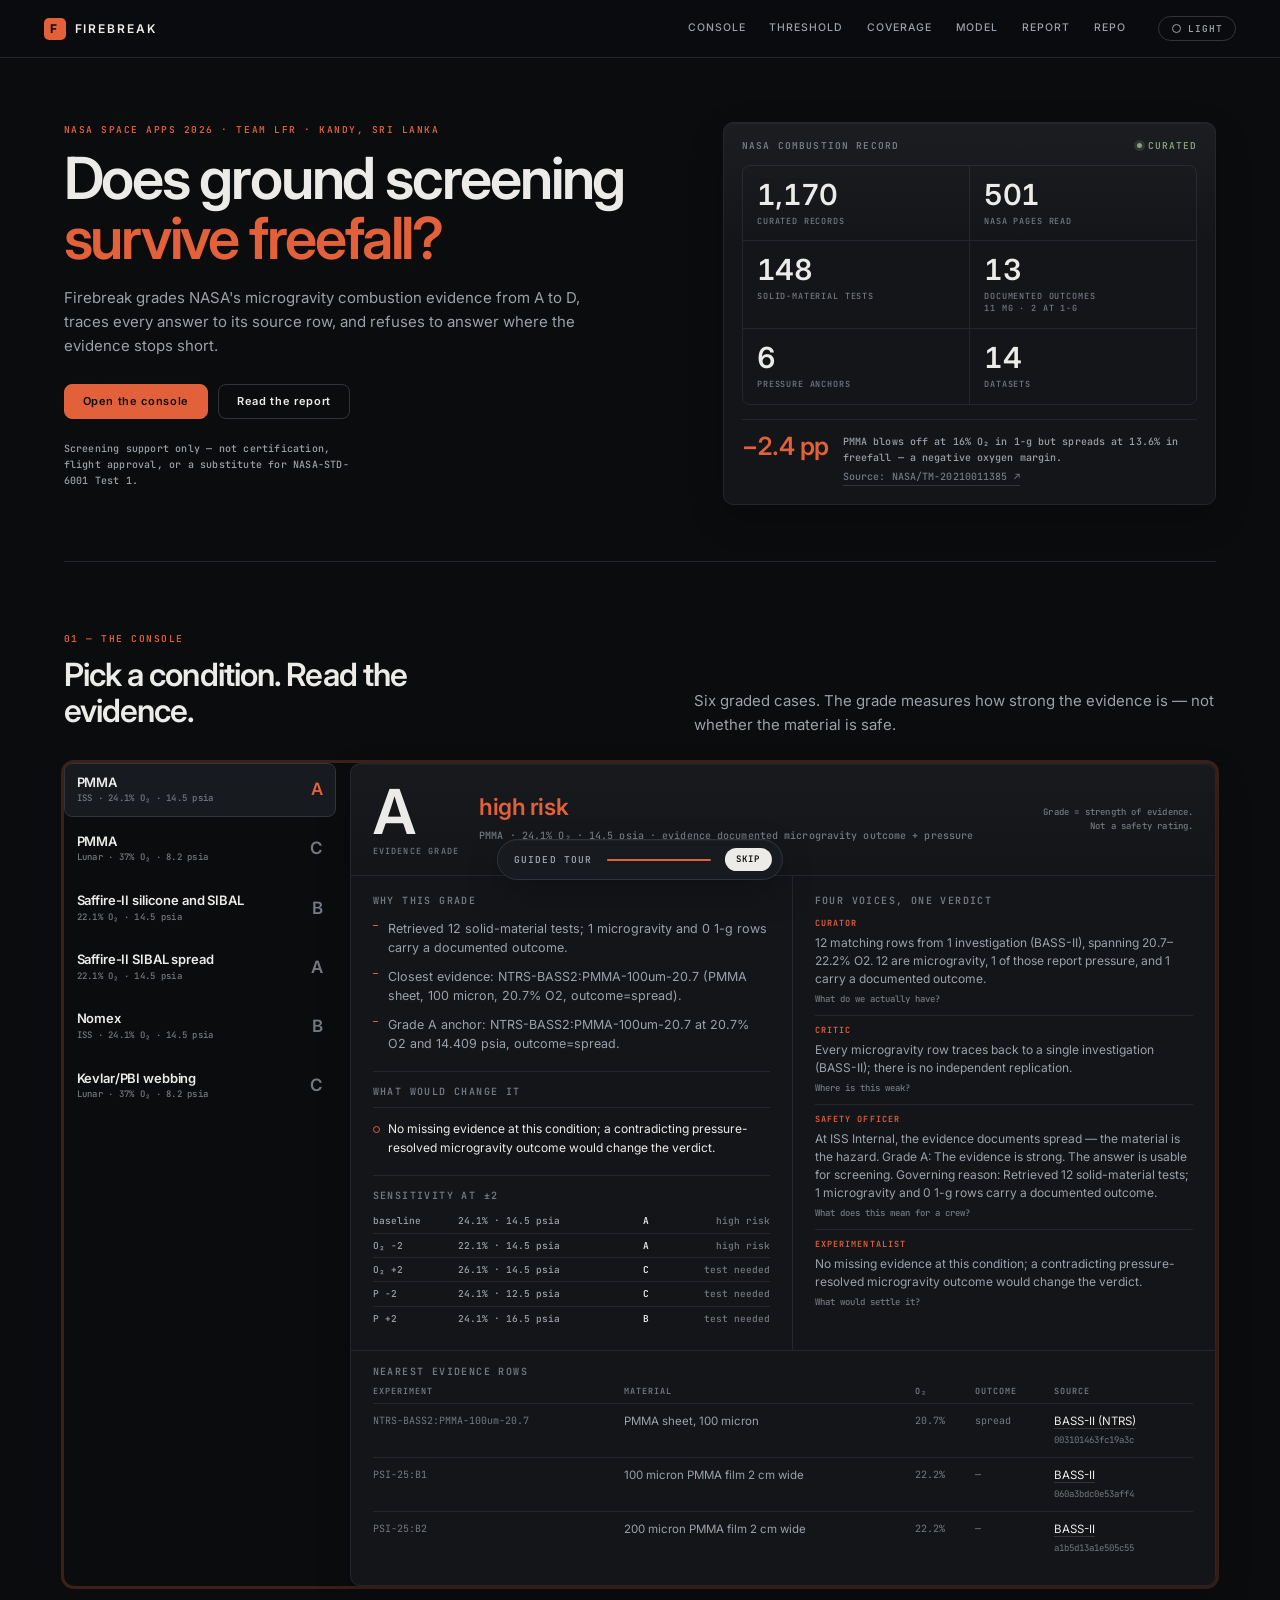
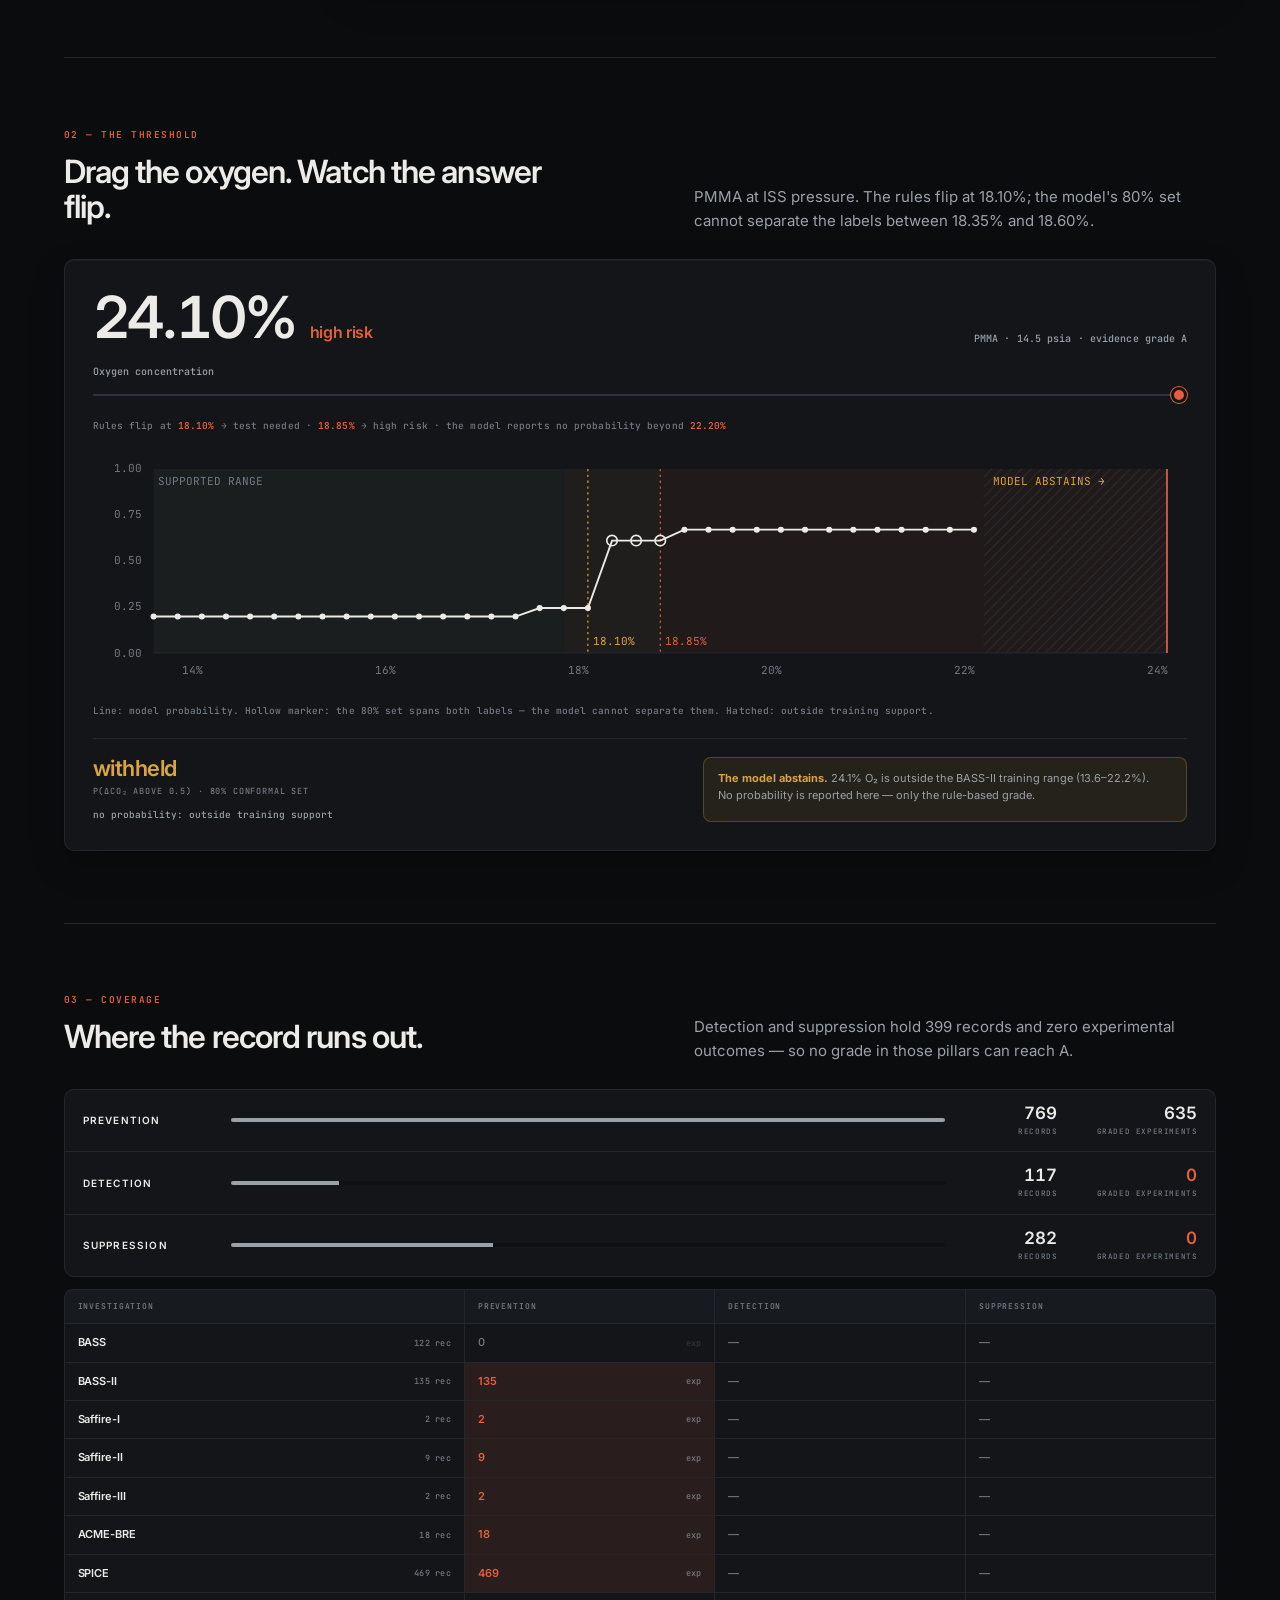
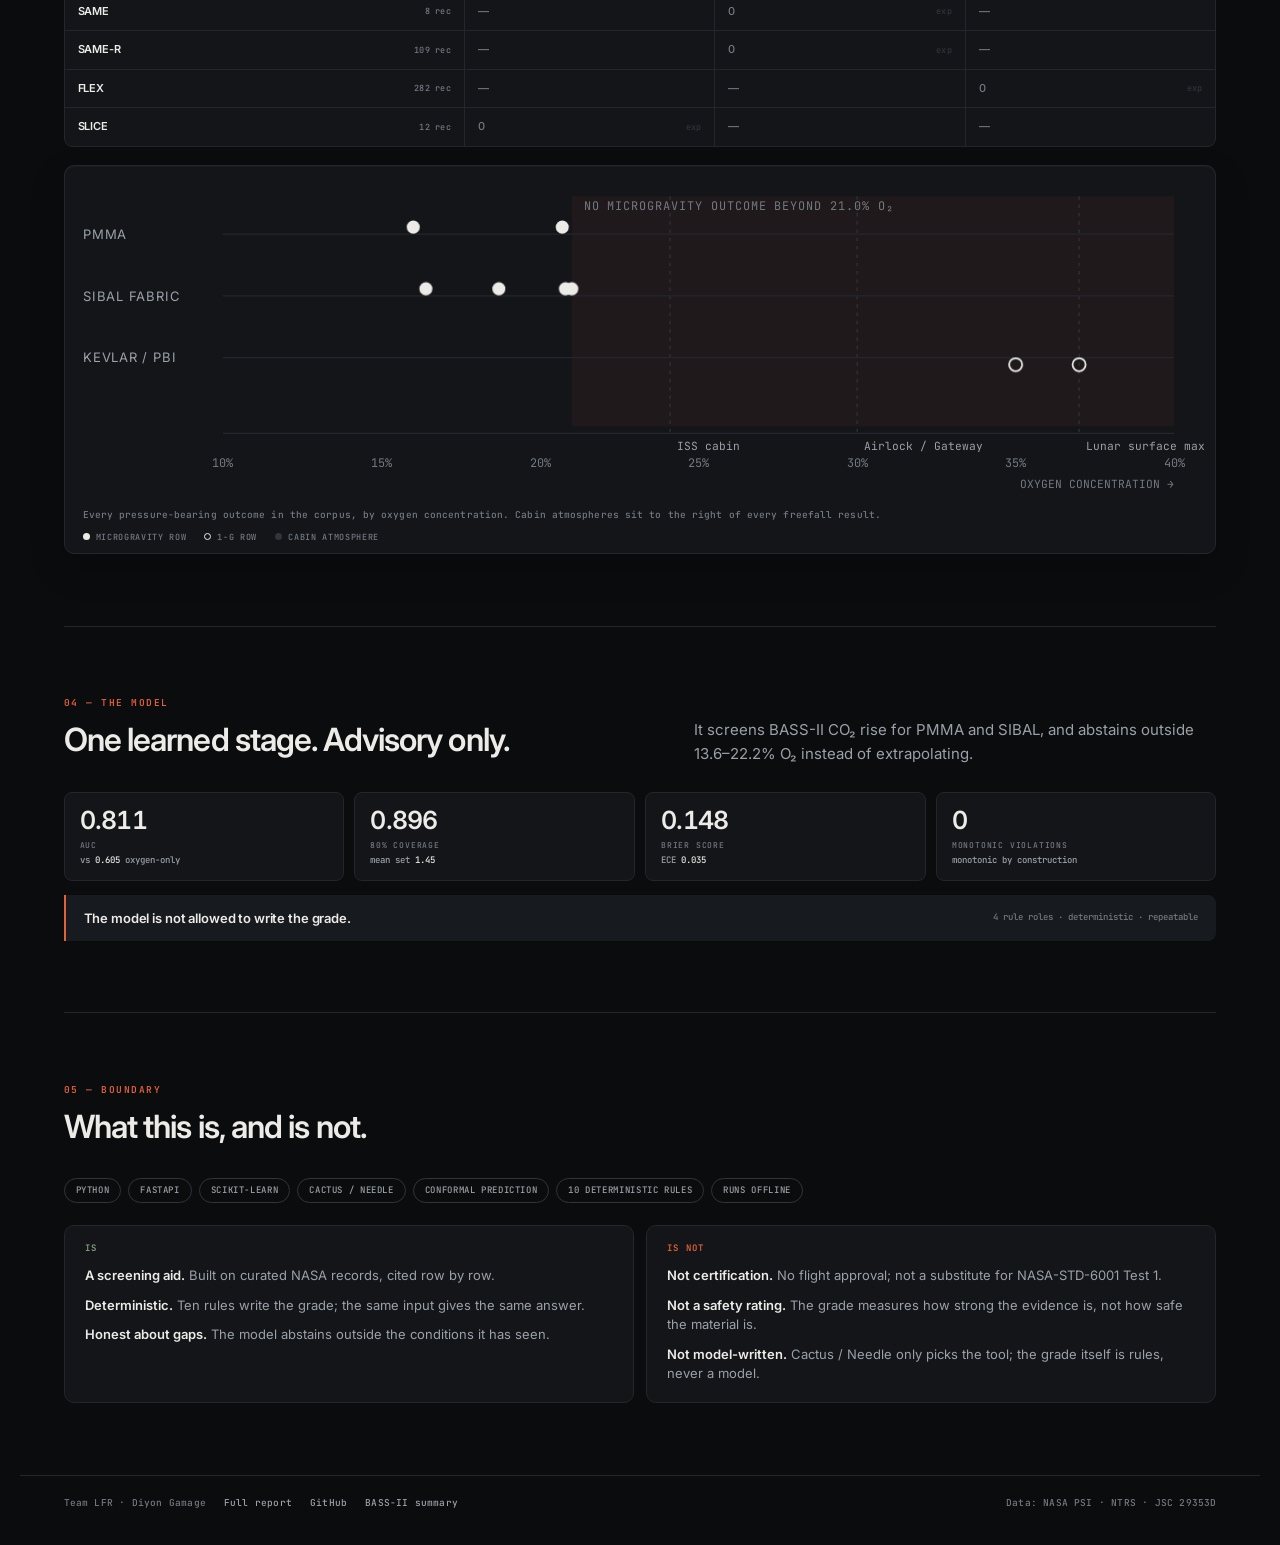
==== commit 62b9d149: "Retune the console into a dark/light instrument page Cut the long quote and stats wall into a hero p" ====
--- a/docs/index.html
+++ b/docs/index.html
@@ -4,326 +4,495 @@
 <meta charset="utf-8">
 <meta name="viewport" content="width=device-width, initial-scale=1">
 <title>Firebreak — does ground flammability screening survive freefall?</title>
-<meta name="description" content="Firebreak grades microgravity combustion evidence A–D, anchors it to spacecraft cabin atmospheres, and abstains where the evidence does not reach.">
+<meta name="description" content="Firebreak grades NASA's microgravity combustion evidence A–D, traces every answer to its source row, and refuses to answer where the evidence stops short.">
 <link rel="icon" href="favicon.svg" type="image/svg+xml">
+<link rel="preconnect" href="https://fonts.googleapis.com">
+<link rel="preconnect" href="https://fonts.gstatic.com" crossorigin>
+<link href="https://fonts.googleapis.com/css2?family=Inter:wght@400;500;600;700&family=JetBrains+Mono:wght@400;500;600&display=swap" rel="stylesheet">
 <meta property="og:title" content="Firebreak — evidence grading for freefall fire safety">
 <meta property="og:description" content="1,170 curated records. 13 documented outcomes. Every grade traceable to a NASA source.">
 <meta property="og:image" content="og-card.png">
+<script>
+(function(){
+  var root=document.documentElement, saved=null;
+  try{saved=localStorage.getItem('fb-theme');}catch(e){}
+  if(saved==='light'||saved==='dark')root.dataset.theme=saved;
+})();
+</script>
 <style>
   :root{
-    --ink:#0a0a0b; --panel:#111113; --panel-2:#161618; --line:#26262a; --line-2:#333338;
-    --paper:#f2eee4; --muted:#928d84; --dim:#6b6760;
-    --ember:#e2603a; --amber:#d9a441; --sage:#82a07a;
-    --serif:"Source Serif 4",Georgia,"Times New Roman",serif;
+    color-scheme:dark;
+    --bg:#0b0c0e; --bg-2:#0e1013; --panel:#131519; --panel-2:#171a1f;
+    --line:#23262c; --line-2:#30343b;
+    --text:#ecebe7; --muted:#9aa1a8; --dim:#737980;
+    --accent:#e2603a; --accent-ink:#0b0c0e;
+    --warn:#d9a441; --ok:#82a07a;
     --sans:"Inter",-apple-system,"Segoe UI",system-ui,sans-serif;
     --mono:"JetBrains Mono",ui-monospace,"SF Mono",Menlo,monospace;
-    --pad:clamp(20px,4vw,64px);
+    --pad:clamp(18px,3.4vw,56px);
+    --r:10px;
+    --shadow:0 1px 0 rgba(255,255,255,.03) inset,0 14px 34px rgba(0,0,0,.22);
+    --t:.18s ease;
+  }
+  :root[data-theme="light"]{
+    color-scheme:light;
+    --bg:#f6f5f1; --bg-2:#efeee9; --panel:#ffffff; --panel-2:#f8f7f3;
+    --line:#e3dfd6; --line-2:#cfc9bd;
+    --text:#16181b; --muted:#5d646c; --dim:#8a9098;
+    --accent:#c94a28; --accent-ink:#ffffff;
+    --warn:#a4741a; --ok:#4f7047;
+    --shadow:0 1px 2px rgba(20,20,20,.04),0 12px 28px rgba(20,20,20,.06);
   }
   *{box-sizing:border-box}
   html{scroll-behavior:smooth}
-  body{margin:0;background:var(--ink);color:var(--paper);font-family:var(--sans);
-    -webkit-font-smoothing:antialiased;font-size:15px;line-height:1.55}
+  body{margin:0;background:var(--bg);color:var(--text);font-family:var(--sans);font-size:15px;line-height:1.55;
+    -webkit-font-smoothing:antialiased;transition:background .3s ease,color .3s ease}
   a{color:inherit}
-  ::selection{background:var(--ember);color:#0a0a0b}
-
-  .rail{position:sticky;top:0;z-index:50;display:flex;align-items:center;gap:20px;
-    padding:14px var(--pad);border-bottom:1px solid var(--line);
-    background:color-mix(in srgb,var(--ink) 88%,transparent);backdrop-filter:blur(12px)}
-  .mark{display:flex;align-items:center;gap:10px;font:600 12px/1 var(--sans);letter-spacing:.16em;text-transform:uppercase;text-decoration:none}
-  .mark i{display:grid;place-items:center;width:22px;height:22px;background:var(--ember);color:#0a0a0b;
-    font:700 12px/1 var(--serif);font-style:normal;border-radius:2px}
-  .rail nav{display:flex;gap:18px;margin-left:auto;font:500 11px/1 var(--sans);letter-spacing:.1em;text-transform:uppercase}
-  .rail nav a{color:var(--muted);text-decoration:none;padding:6px 0;border-bottom:1px solid transparent}
-  .rail nav a:hover{color:var(--paper);border-color:var(--ember)}
-  .rail .boundary{font:500 10px/1.3 var(--mono);color:var(--dim);max-width:190px;letter-spacing:.02em}
-  @media(max-width:860px){.rail nav{display:none}.rail .boundary{display:none}}
-
-  main{max-width:1180px;margin:0 auto;padding:0 var(--pad)}
-  section{padding:clamp(40px,6vw,80px) 0;border-bottom:1px solid var(--line);scroll-margin-top:64px}
-  .kicker{font:600 10px/1 var(--sans);letter-spacing:.18em;text-transform:uppercase;color:var(--ember);margin:0 0 18px}
-  h1{font-family:var(--serif);font-weight:600;font-size:clamp(30px,4.6vw,58px);line-height:1.06;
-    letter-spacing:-.02em;margin:0 0 24px;max-width:19ch}
-  h1 em{font-style:italic;color:var(--ember)}
-  h2{font-family:var(--serif);font-weight:600;font-size:clamp(22px,2.6vw,32px);line-height:1.15;
-    letter-spacing:-.01em;margin:0 0 10px}
-  h3{font:600 11px/1 var(--sans);letter-spacing:.14em;text-transform:uppercase;color:var(--muted);margin:0 0 14px}
-  p{margin:0 0 14px;max-width:64ch}
-  .lede{color:var(--muted);font-size:16px;max-width:62ch}
-
-  .hero blockquote{margin:26px 0 28px;padding:18px 22px;border-left:2px solid var(--ember);
-    font-family:var(--serif);font-size:clamp(16px,1.8vw,20px);line-height:1.45;max-width:66ch;color:#e8e3d8}
-  .hero blockquote cite{display:block;margin-top:12px;font:500 10px/1 var(--mono);letter-spacing:.08em;
-    text-transform:uppercase;color:var(--dim);font-style:normal}
-  .cta{display:flex;gap:12px;flex-wrap:wrap;margin-bottom:8px}
-  .btn{display:inline-flex;align-items:center;gap:8px;padding:12px 18px;border:1px solid var(--line-2);
-    border-radius:2px;text-decoration:none;font:600 11px/1 var(--sans);letter-spacing:.12em;text-transform:uppercase;color:var(--paper);
-    transition:background .15s,border-color .15s,color .15s}
-  .btn:hover{border-color:var(--ember);color:var(--ember)}
-  .btn.solid{background:var(--ember);border-color:var(--ember);color:#0a0a0b}
-  .btn.solid:hover{background:#ef6f47;color:#0a0a0b}
-
-  figure{margin:34px 0 0}
+  ::selection{background:var(--accent);color:var(--accent-ink)}
+  .mono{font-family:var(--mono)}
+
+  .rail{position:sticky;top:0;z-index:50;display:flex;align-items:center;gap:22px;
+    padding:0 var(--pad);height:58px;border-bottom:1px solid var(--line);
+    background:color-mix(in srgb,var(--bg) 86%,transparent);backdrop-filter:blur(14px)}
+  .mark{display:flex;align-items:center;gap:9px;font:600 12px/1 var(--sans);letter-spacing:.16em;text-transform:uppercase;text-decoration:none}
+  .mark i{display:grid;place-items:center;width:22px;height:22px;background:var(--accent);color:var(--accent-ink);
+    font:700 12px/1 var(--sans);font-style:normal;border-radius:5px}
+  .rail nav{display:flex;gap:4px;margin-left:auto}
+  .rail nav a{color:var(--muted);text-decoration:none;padding:7px 10px;border-radius:6px;
+    font:500 10.5px/1 var(--sans);letter-spacing:.09em;text-transform:uppercase;transition:var(--t)}
+  .rail nav a:hover{color:var(--text);background:var(--panel)}
+  .themebtn{appearance:none;border:1px solid var(--line-2);background:transparent;color:var(--muted);
+    border-radius:999px;padding:7px 13px;font:600 9.5px/1 var(--mono);letter-spacing:.1em;text-transform:uppercase;
+    cursor:pointer;display:inline-flex;align-items:center;gap:7px;transition:var(--t)}
+  .themebtn:hover{color:var(--text);border-color:var(--muted)}
+  .themebtn::before{content:"";width:7px;height:7px;border-radius:50%;border:1px solid currentColor}
+  .themebtn span{pointer-events:none}
+  @media(max-width:860px){.rail nav{display:none}.themebtn{margin-left:auto}}
+
+  main{max-width:1240px;margin:0 auto;padding:0 var(--pad)}
+  section{padding:clamp(44px,5.6vw,76px) 0;border-top:1px solid var(--line);scroll-margin-top:76px}
+  main>section:first-child{border-top:0}
+  .eyebrow{font:600 9.5px/1 var(--mono);letter-spacing:.16em;text-transform:uppercase;color:var(--accent);margin:0 0 14px;max-width:none}
+  h1{font:600 clamp(34px,4.6vw,58px)/1.03 var(--sans);letter-spacing:-.038em;margin:0 0 18px;max-width:16ch}
+  h1 em{font-style:normal;color:var(--accent)}
+  h2{font:600 clamp(23px,2.7vw,32px)/1.12 var(--sans);letter-spacing:-.028em;margin:0 0 8px;max-width:24ch}
+  h3{font:600 10px/1 var(--mono);letter-spacing:.14em;text-transform:uppercase;color:var(--dim);margin:0 0 14px}
+  p{margin:0 0 12px;max-width:62ch}
+  .lede{color:var(--muted);font-size:15px;line-height:1.6;max-width:58ch}
+
+  .hero{display:grid;grid-template-columns:1.1fr .9fr;gap:clamp(28px,4.4vw,64px);align-items:center;
+    padding-top:clamp(40px,5vw,72px);padding-bottom:clamp(36px,4.4vw,60px)}
+  .hero .cta{display:flex;gap:10px;flex-wrap:wrap;margin-top:26px}
+  .btn{display:inline-flex;align-items:center;gap:8px;padding:11px 18px;border:1px solid var(--line-2);
+    border-radius:8px;text-decoration:none;font:600 11px/1 var(--sans);letter-spacing:.06em;color:var(--text);
+    transition:var(--t);background:transparent;cursor:pointer}
+  .btn:hover{border-color:var(--muted);transform:translateY(-1px)}
+  .btn.solid{background:var(--accent);border-color:var(--accent);color:var(--accent-ink)}
+  .btn.solid:hover{background:color-mix(in srgb,var(--accent) 88%,var(--text));border-color:transparent}
+  .hero .boundary{font:500 10px/1.6 var(--mono);color:var(--muted);letter-spacing:.02em;margin-top:22px;max-width:48ch}
+
+  .hero-panel{background:var(--panel);border:1px solid var(--line);border-radius:var(--r);
+    padding:18px;box-shadow:var(--shadow);position:relative;overflow:hidden}
+  .hero-panel::before{content:"";position:absolute;inset:0;pointer-events:none;
+    background:linear-gradient(180deg,rgba(255,255,255,.035),transparent 32%)}
+  .ph{display:flex;align-items:center;justify-content:space-between;gap:12px;margin-bottom:14px;
+    font:600 9.5px/1 var(--mono);letter-spacing:.12em;text-transform:uppercase;color:var(--dim)}
+  .ph .live{display:inline-flex;align-items:center;gap:6px;color:var(--ok)}
+  .ph .live::before{content:"";width:5px;height:5px;border-radius:50%;background:var(--ok);
+    box-shadow:0 0 0 3px color-mix(in srgb,var(--ok) 18%,transparent);animation:pulse 2.6s infinite}
+  @keyframes pulse{0%,100%{box-shadow:0 0 0 3px color-mix(in srgb,var(--ok) 18%,transparent)}
+    50%{box-shadow:0 0 0 6px color-mix(in srgb,var(--ok) 4%,transparent)}}
+  .stats{display:grid;grid-template-columns:1fr 1fr;gap:1px;background:var(--line);
+    border:1px solid var(--line);border-radius:8px;overflow:hidden;margin:0}
+  .stat{background:var(--panel);padding:14px 14px 13px}
+  .stat b{display:block;font:600 clamp(22px,2.3vw,29px)/1 var(--sans);letter-spacing:-.025em;font-variant-numeric:tabular-nums}
+  .stat span{display:block;margin-top:7px;font:500 8.5px/1.4 var(--mono);letter-spacing:.1em;text-transform:uppercase;color:var(--dim)}
+  .stat.ember b{color:var(--accent)}
+  .claim{display:flex;gap:14px;align-items:flex-start;margin-top:14px;padding-top:14px;border-top:1px solid var(--line)}
+  .claim b{font:600 25px/1 var(--sans);letter-spacing:-.03em;color:var(--accent);font-variant-numeric:tabular-nums;white-space:nowrap}
+  .claim p{font:500 10px/1.55 var(--mono);color:var(--muted);margin:0;letter-spacing:.01em}
+  .claim a.src{display:block;margin-top:4px;color:var(--dim);text-decoration:none;border-bottom:1px solid var(--line-2);width:fit-content}
+  .claim a:hover{color:var(--accent);border-color:var(--accent)}
+  @media(max-width:960px){.hero{grid-template-columns:1fr}.hero h1{max-width:20ch}.hero-panel{order:2}}
+
+  .sec-head{display:flex;align-items:flex-end;justify-content:space-between;gap:28px;margin-bottom:26px}
+  .sec-head .lede{margin:0}
+  .sec-head>div:first-child{flex:1}
+  @media(max-width:760px){.sec-head{display:block}.sec-head .lede{margin-top:8px}}
+
+  .panel{background:var(--panel);border:1px solid var(--line);border-radius:var(--r);box-shadow:var(--shadow)}
+
+  .workbench{display:grid;grid-template-columns:272px minmax(0,1fr);gap:14px;align-items:start}
+  .case-list{display:grid;gap:5px;position:sticky;top:76px}
+  .case{appearance:none;display:grid;grid-template-columns:1fr auto;gap:2px 10px;align-items:center;text-align:left;
+    background:transparent;border:1px solid transparent;border-radius:8px;padding:11px 12px;cursor:pointer;color:var(--text);transition:var(--t)}
+  .case:hover{background:var(--panel)}
+  .case[aria-pressed="true"]{background:var(--panel-2);border-color:var(--line-2)}
+  .case .nm{font:600 13px/1.2 var(--sans);letter-spacing:-.01em}
+  .case .mt{font:500 9px/1.4 var(--mono);color:var(--dim);letter-spacing:.03em}
+  .case .gd{grid-row:1/3;grid-column:2;font:600 17px/1 var(--sans);color:var(--dim);font-variant-numeric:tabular-nums;transition:var(--t)}
+  .case[aria-pressed="true"] .gd{color:var(--accent)}
+  .case .mt{grid-column:1}
+  @media(max-width:900px){
+    .workbench{grid-template-columns:1fr}
+    .case-list{position:static;grid-template-columns:1fr 1fr;gap:6px}
+  }
+  @media(max-width:520px){.case-list{grid-template-columns:1fr}}
+
+  .detail{background:var(--panel);border:1px solid var(--line);border-radius:var(--r);box-shadow:var(--shadow);overflow:hidden}
+  .detail.swap-in{animation:swapin .32s cubic-bezier(.2,.7,.2,1)}
+  @keyframes swapin{from{opacity:.35;transform:translateY(6px)}to{opacity:1;transform:none}}
+  .detail-top{display:flex;align-items:center;gap:20px;padding:20px 22px;border-bottom:1px solid var(--line);
+    background:linear-gradient(180deg,rgba(255,255,255,.02),transparent)}
+  .grade{display:flex;flex-direction:column;gap:7px;min-width:64px}
+  .grade b,.grade span{font:600 62px/0.9 var(--sans);letter-spacing:-.055em}
+  .grade small{font:500 8.5px/1 var(--mono);letter-spacing:.14em;text-transform:uppercase;color:var(--dim)}
+  #grade{transition:opacity .15s,transform .15s;display:inline-block}
+  #grade.swap{opacity:0;transform:translateY(6px)}
+  .vword{font:600 23px/1.1 var(--sans);letter-spacing:-.02em;text-transform:lowercase;margin:0}
+  .vword.high_risk{color:var(--accent)}
+  .vword.test_needed{color:var(--warn)}
+  .vword.acceptable{color:var(--ok)}
+  .vsub{font:500 10px/1.55 var(--mono);color:var(--dim);margin-top:7px;letter-spacing:.01em}
+  .flag{margin-left:auto;text-align:right;font:500 9px/1.6 var(--mono);color:var(--dim);max-width:200px;letter-spacing:.02em}
+  @media(max-width:640px){.detail-top{flex-wrap:wrap;gap:14px}.flag{margin-left:0;text-align:left;max-width:none;width:100%}}
+
+  .detail-grid{display:grid;grid-template-columns:1.02fr .98fr}
+  .dcol{padding:20px 22px}
+  .dcol+.dcol{border-left:1px solid var(--line)}
+  @media(max-width:860px){.detail-grid{grid-template-columns:1fr}.dcol+.dcol{border-left:0;border-top:1px solid var(--line)}}
+  .dcol h3{margin-bottom:13px}
+  ul.reasons{list-style:none;padding:0;margin:0;display:grid;gap:9px}
+  ul.reasons li{position:relative;padding-left:15px;font-size:12.5px;line-height:1.55;color:var(--muted)}
+  ul.reasons li::before{content:"";position:absolute;left:0;top:6px;width:5px;height:1px;background:var(--accent)}
+  .change{margin-top:18px;padding-top:15px;border-top:1px solid var(--line)}
+  .change h3{margin-bottom:10px}
+  .change ul{list-style:none;margin:0;padding:0;display:grid;gap:8px}
+  .change li{position:relative;padding-left:15px;font-size:12px;line-height:1.55;color:var(--muted)}
+  .change li::before{content:"";position:absolute;left:0;top:6px;width:5px;height:1px;background:var(--line-2)}
+  .change li.falsify{padding-top:12px;border-top:1px solid var(--line);color:var(--text)}
+  .change li.falsify::before{top:18px;width:5px;height:5px;border:1px solid var(--accent);border-radius:50%;background:none}
+  .sens{margin-top:18px;padding-top:15px;border-top:1px solid var(--line)}
+  .sens h3{margin-bottom:8px}
+  .sens-table{width:100%;border-collapse:collapse;font:500 9.5px/1.4 var(--mono);font-variant-numeric:tabular-nums}
+  .sens-table td{padding:5px 0;border-bottom:1px solid var(--line);color:var(--muted);white-space:nowrap}
+  .sens-table tr:last-child td{border-bottom:0}
+  .sens-table td:nth-child(3){text-align:center;color:var(--dim)}
+  .sens-table td:last-child{text-align:right;color:var(--dim)}
+  .sens-table b{color:var(--text);font-weight:600}
+  .court{display:grid;gap:0}
+  .voice{padding:10px 0;border-bottom:1px solid var(--line);opacity:0;transform:translateY(6px);
+    transition:opacity .4s ease,transform .4s cubic-bezier(.2,.7,.2,1)}
+  .voice:first-child{padding-top:0}
+  .voice:last-child{border-bottom:0;padding-bottom:0}
+  .voice.in{opacity:1;transform:none}
+  .voice h4{font:600 8.5px/1 var(--mono);letter-spacing:.13em;text-transform:uppercase;color:var(--accent);margin:0 0 6px}
+  .voice p{font-size:12px;line-height:1.5;color:var(--muted);margin:0}
+  .voice .q{font:500 9px/1.4 var(--mono);color:var(--dim);margin-top:5px}
+
+  .table-block{border-top:1px solid var(--line);padding:16px 22px 20px}
+  .table-block h3{margin-bottom:10px}
+  .table-wrap{overflow-x:auto;margin:0 -22px;padding:0 22px}
+  table.sources{width:100%;border-collapse:collapse;font-size:11.5px;min-width:640px}
+  table.sources th{font:600 8.5px/1 var(--mono);letter-spacing:.12em;text-transform:uppercase;color:var(--dim);
+    text-align:left;padding:0 10px 8px 0;border-bottom:1px solid var(--line)}
+  table.sources td{padding:9px 10px 9px 0;border-bottom:1px solid var(--line);vertical-align:top;color:var(--muted)}
+  table.sources tr:last-child td{border-bottom:0}
+  table.sources td.mono{font-size:10px;color:var(--dim);white-space:nowrap}
+  table.sources a{color:var(--text);text-decoration:none;border-bottom:1px solid var(--line-2)}
+  table.sources a:hover{color:var(--accent);border-color:var(--accent)}
+  table.sources td .mono{font-size:9px;color:var(--dim);margin-top:3px}
+
+  .sweep-panel{padding:clamp(18px,2.6vw,28px)}
+  .sweep-head{display:flex;align-items:flex-end;justify-content:space-between;gap:18px;flex-wrap:wrap;margin-bottom:18px}
+  .readout{display:flex;align-items:baseline;gap:14px}
+  .readout b{font:600 clamp(42px,5vw,58px)/1 var(--sans);letter-spacing:-.04em;font-variant-numeric:tabular-nums}
+  .readout .vword{font-size:16px}
+  .vsub.soft{color:var(--muted)}
+  input[type=range]{-webkit-appearance:none;appearance:none;width:100%;height:26px;background:transparent;margin:2px 0 4px;cursor:grab}
+  input[type=range]:active{cursor:grabbing}
+  input[type=range]::-webkit-slider-runnable-track{height:2px;background:var(--line-2);border-radius:1px}
+  input[type=range]::-webkit-slider-thumb{-webkit-appearance:none;width:16px;height:16px;margin-top:-7px;border-radius:50%;
+    background:var(--accent);border:3px solid var(--panel);box-shadow:0 0 0 1px var(--accent)}
+  input[type=range]::-moz-range-track{height:2px;background:var(--line-2)}
+  input[type=range]::-moz-range-thumb{width:14px;height:14px;border:3px solid var(--panel);border-radius:50%;background:var(--accent);box-shadow:0 0 0 1px var(--accent)}
+  .flipnote{font:500 9.5px/1.7 var(--mono);color:var(--dim);margin:4px 0 6px;letter-spacing:.01em}
+  .flipnote b{color:var(--accent);font-weight:600}
+  figure{margin:14px 0 0}
   figure svg{width:100%;height:auto;display:block;overflow:visible}
-  figcaption{margin-top:12px;font:500 11px/1.6 var(--mono);color:var(--dim);letter-spacing:.02em}
-  .plate-key{display:flex;gap:20px;flex-wrap:wrap;margin-top:14px;font:500 10px/1 var(--sans);
-    letter-spacing:.1em;text-transform:uppercase;color:var(--muted)}
-  .plate-key span{display:inline-flex;align-items:center;gap:7px}
-  .dot{width:8px;height:8px;border-radius:50%;background:var(--paper);display:inline-block}
-  .dot.hollow{background:transparent;border:1.5px solid var(--paper)}
-
-  .stats{display:grid;grid-template-columns:repeat(6,1fr);gap:1px;background:var(--line);
-    border:1px solid var(--line);margin:0}
-  .stat{background:var(--panel);padding:20px 18px}
-  .stat b{display:block;font-family:var(--serif);font-size:clamp(24px,3vw,38px);line-height:1;font-weight:600;
-    letter-spacing:-.02em;font-variant-numeric:tabular-nums}
-  .stat span{display:block;margin-top:9px;font:600 9px/1.4 var(--sans);letter-spacing:.13em;
-    text-transform:uppercase;color:var(--muted)}
-  .stat.ember b{color:var(--ember)}
-  @media(max-width:860px){.stats{grid-template-columns:repeat(3,1fr)}}
-
-  .chips{display:flex;gap:8px;flex-wrap:wrap;margin:0 0 22px}
-  .chip{appearance:none;background:transparent;border:1px solid var(--line-2);color:var(--muted);
-    padding:9px 13px;border-radius:2px;cursor:pointer;font:600 10px/1 var(--sans);
-    letter-spacing:.1em;text-transform:uppercase;transition:.15s}
-  .chip:hover{color:var(--paper);border-color:var(--muted)}
-  .chip[aria-pressed="true"]{background:var(--paper);border-color:var(--paper);color:#0a0a0b}
-
-  .verdict-grid{display:grid;grid-template-columns:1.05fr 1fr;gap:1px;background:var(--line);border:1px solid var(--line)}
-  .pane{background:var(--panel);padding:clamp(20px,2.6vw,32px)}
-  .verdict-top{display:flex;align-items:baseline;gap:16px;flex-wrap:wrap}
-  .grade{font-family:var(--serif);font-size:clamp(56px,9vw,104px);line-height:.85;font-weight:600;letter-spacing:-.04em}
-  .grade small{font:600 9px/1 var(--sans);letter-spacing:.16em;text-transform:uppercase;color:var(--dim);
-    display:block;margin-bottom:12px}
-  .vword{font:700 clamp(16px,2vw,22px)/1 var(--sans);letter-spacing:.1em;text-transform:uppercase}
-  .vword.high_risk{color:var(--ember)} .vword.test_needed{color:var(--amber)} .vword.acceptable{color:var(--sage)}
-  .vsub{font:500 10px/1.5 var(--mono);color:var(--dim);margin-top:10px;letter-spacing:.02em}
-  ul.reasons{list-style:none;padding:0;margin:20px 0 0;display:grid;gap:9px}
-  ul.reasons li{position:relative;padding-left:16px;font-size:13.5px;color:#cfc9be;line-height:1.5}
-  ul.reasons li::before{content:"";position:absolute;left:0;top:7px;width:5px;height:5px;background:var(--ember)}
-
-  .court{display:grid;gap:1px;background:var(--line);border:1px solid var(--line);margin-top:1px}
-  .voice{background:var(--panel);padding:18px 20px}
-  .voice h4{margin:0;font:700 10px/1 var(--sans);letter-spacing:.14em;text-transform:uppercase;color:var(--ember)}
-  .voice p{margin:9px 0 0;font-size:13px;line-height:1.5;color:#c9c3b8;max-width:none}
-  .voice .q{margin-top:6px;font:500 11px/1.4 var(--mono);color:var(--dim)}
-  .stamp{margin-top:20px;padding:14px 18px;background:var(--panel-2);border:1px solid var(--line-2);
-    display:flex;gap:14px;align-items:center;justify-content:space-between;flex-wrap:wrap}
-  .stamp b{font-family:var(--serif);font-size:15px;font-weight:600;letter-spacing:-.01em}
-  .stamp span{font:500 10px/1.4 var(--mono);color:var(--dim)}
-  @media(max-width:860px){.verdict-grid{grid-template-columns:1fr}}
-
-  table.sources{width:100%;border-collapse:collapse;margin-top:14px;font-size:12.5px}
-  .sources th{text-align:left;font:600 9px/1 var(--sans);letter-spacing:.14em;text-transform:uppercase;
-    color:var(--dim);padding:0 10px 10px 0;border-bottom:1px solid var(--line)}
-  .sources td{padding:11px 10px 11px 0;border-bottom:1px solid #1b1b1e;color:#bab4a9;vertical-align:top}
-  .sources a{color:var(--paper);text-decoration:none;border-bottom:1px solid var(--line-2)}
-  .sources a:hover{color:var(--ember);border-color:var(--ember)}
-  .sources .mono{font:500 10.5px/1.4 var(--mono);color:var(--dim)}
-
-  .sweep-head{display:flex;justify-content:space-between;align-items:flex-end;gap:20px;flex-wrap:wrap;margin-bottom:26px}
-  .readout{display:flex;align-items:baseline;gap:12px}
-  .readout b{font-family:var(--serif);font-size:clamp(40px,6vw,68px);line-height:.9;font-weight:600;letter-spacing:-.03em;font-variant-numeric:tabular-nums}
-  .readout span{font:600 10px/1.4 var(--sans);letter-spacing:.12em;text-transform:uppercase;color:var(--muted)}
-  input[type=range]{-webkit-appearance:none;width:100%;height:32px;background:transparent;cursor:grab;margin:0}
-  input[type=range]::-webkit-slider-runnable-track{height:2px;background:var(--line-2)}
-  input[type=range]::-webkit-slider-thumb{-webkit-appearance:none;width:15px;height:15px;margin-top:-6.5px;
-    background:var(--ember);border-radius:50%;border:2px solid var(--ink);box-shadow:0 0 0 1px var(--ember)}
-  input[type=range]::-moz-range-track{height:2px;background:var(--line-2)}
-  input[type=range]::-moz-range-thumb{width:13px;height:13px;background:var(--ember);border:2px solid var(--ink);border-radius:50%}
-  .sweep-panel{background:var(--panel);border:1px solid var(--line);padding:clamp(18px,2.4vw,28px);margin-top:18px}
-  .ml{display:grid;grid-template-columns:1.1fr 1fr;gap:26px;margin-top:26px}
-  .ml .big{font-family:var(--serif);font-size:clamp(26px,3.4vw,40px);line-height:1;font-weight:600;letter-spacing:-.02em;margin:0}
-  .ml .big.sm{font-size:clamp(17px,2.1vw,24px);color:var(--amber);letter-spacing:.02em}
-  .table-wrap{overflow-x:auto;margin-top:14px}
-  .ml .lbl{font:600 9px/1.4 var(--sans);letter-spacing:.14em;text-transform:uppercase;color:var(--dim);margin:10px 0 4px}
-  .ml ul{margin:0;padding:0;list-style:none;font:500 11.5px/1.9 var(--mono);color:var(--muted)}
-  .ml ul b{color:var(--paper);font-weight:600}
-  .abstain{border:1px solid var(--amber);background:rgba(217,164,65,.07);padding:14px 16px;margin-top:16px}
-  .abstain p{margin:0;font-size:13px;color:#ddd6c8}
-  .abstain b{font-family:var(--serif);font-size:15px}
-  @media(max-width:860px){.ml{grid-template-columns:1fr}}
-
-  .blind{display:grid;gap:1px;background:var(--line);border:1px solid var(--line)}
-  .pillar{background:var(--panel);display:grid;grid-template-columns:150px 1fr 120px 120px;gap:18px;align-items:center;padding:20px}
-  .pillar .nm{font:600 11px/1 var(--sans);letter-spacing:.14em;text-transform:uppercase}
-  .bar{height:6px;background:#1d1d20;position:relative}
-  .bar i{position:absolute;inset:0 auto 0 0;background:var(--muted);display:block}
-  .pillar .num{font-family:var(--serif);font-size:20px;font-variant-numeric:tabular-nums;text-align:right}
-  .pillar .num small{display:block;font:600 8px/1.4 var(--sans);letter-spacing:.12em;text-transform:uppercase;color:var(--dim);margin-top:5px}
-  .pillar.empty .num.zero{color:var(--ember)}
-  @media(max-width:860px){.pillar{grid-template-columns:1fr 1fr;gap:10px 18px}.pillar .bar{grid-column:1/-1}}
-
-  .stackline{border-top:1px solid var(--line);padding-top:26px;display:grid;gap:14px}
-  .stackline p{margin:0;font:500 11.5px/1.9 var(--mono);color:var(--muted);letter-spacing:.01em}
-  .stackline p b{color:var(--paper);font-weight:600}
-  .boundary-note{border-left:2px solid var(--amber);padding-left:16px;font-size:13px;color:#c8c2b7}
-
-  footer{padding:46px var(--pad) 60px;display:flex;gap:26px;flex-wrap:wrap;align-items:center;
-    font:500 11px/1.6 var(--mono);color:var(--dim)}
-  footer a{color:var(--muted);text-decoration:none}
-  footer a:hover{color:var(--ember)}
-
-  .tour{position:fixed;right:22px;bottom:22px;z-index:60;display:none;
-    align-items:center;gap:14px;background:var(--paper);color:#0a0a0b;padding:10px 12px 10px 18px;
-    font:600 10px/1 var(--sans);letter-spacing:.1em;text-transform:uppercase;box-shadow:0 8px 30px rgba(0,0,0,.5)}
-  .tour.on{display:flex}
-  .tour button{appearance:none;border:0;background:#0a0a0b;color:var(--paper);padding:8px 12px;
-    font:600 10px/1 var(--sans);letter-spacing:.1em;text-transform:uppercase;cursor:pointer}
-  .tour .prog{width:80px;height:2px;background:#c9c2b4}
-  .tour .prog i{display:block;height:100%;background:var(--ember);width:0}
-  .flash{outline:1px solid var(--ember);outline-offset:10px;transition:outline-color .3s}
-  @media(max-width:640px){
-    #plate{overflow-x:auto;-webkit-overflow-scrolling:touch}
-    #plate svg{min-width:660px}
-    .tour{left:12px;right:12px;justify-content:space-between}
-    .tour .prog{display:none}
-    .tour span{letter-spacing:.06em}
-  }
-  .reveal{opacity:0;transform:translateY(18px);transition:opacity .6s ease,transform .6s cubic-bezier(.2,.7,.2,1)}
-  .reveal.in{opacity:1;transform:none}
-  .voice{opacity:0;transform:translateY(8px);transition:opacity .35s ease,transform .35s ease}
-  .voice.in{opacity:1;transform:none}
-  #grade{display:inline-block;transition:opacity .16s ease,transform .26s cubic-bezier(.2,.7,.2,1)}
-  #grade.swap{opacity:0;transform:translateY(-10px)}
-  .matrix{display:grid;grid-template-columns:1.5fr repeat(3,1fr);gap:1px;background:var(--line);
-    border:1px solid var(--line);border-top:0}
-  .mx{background:var(--panel);padding:12px 16px;display:flex;align-items:center;justify-content:space-between;
-    gap:8px;font:500 12px/1.3 var(--sans);color:#c9c3b8}
-  .mx.head{font:600 9px/1 var(--sans);letter-spacing:.14em;text-transform:uppercase;color:var(--dim)}
-  .mx .n{font:500 11px/1 var(--mono);color:var(--dim)}
-  .mx.on{background:rgba(226,96,58,.12)}
-  .mx.on .n{color:var(--ember)}
-  .mx.off .n{color:#3b3b41}
-  .mx.lbl{color:var(--paper);font-weight:600;letter-spacing:.04em}
-  @media(max-width:640px){.matrix{grid-template-columns:1.2fr repeat(3,.8fr)}.mx{padding:10px 8px;font-size:10.5px}}
-  .change{margin-top:22px;padding-top:18px;border-top:1px solid var(--line)}
-  .change h3{font:600 10.5px/1 var(--mono);letter-spacing:.14em;text-transform:uppercase;color:var(--dim);margin:0 0 12px}
-  .change ul{list-style:none;margin:0;padding:0;display:grid;gap:9px}
-  .change li{position:relative;padding-left:17px;font-size:13px;color:#cfc9be;line-height:1.5}
-  .change li::before{content:"";position:absolute;left:0;top:7px;width:5px;height:5px;background:var(--amber)}
-  .change li.falsify{margin-top:4px;padding-top:11px;border-top:1px solid var(--line);color:var(--paper)}
-  .change li.falsify::before{top:18px;background:none;box-shadow:inset 0 0 0 1px var(--ember)}
-  .flipnote{font:500 10px/1.7 var(--mono);color:var(--dim);margin-top:8px;letter-spacing:.02em}
-  .flipnote b{color:var(--ember);font-weight:600}
-  @media(prefers-reduced-motion:reduce){html{scroll-behavior:auto}*{animation:none!important;transition:none!important}
-    .reveal{opacity:1;transform:none}.voice{opacity:1;transform:none}}
+  figcaption{margin-top:10px;font:500 9.5px/1.6 var(--mono);color:var(--dim);letter-spacing:.01em}
+  .sweep-foot{display:grid;grid-template-columns:1.1fr .9fr;gap:18px;margin-top:20px;padding-top:18px;border-top:1px solid var(--line)}
+  @media(max-width:760px){.sweep-foot{grid-template-columns:1fr}}
+  .prob b{display:block;font:600 38px/1 var(--sans);letter-spacing:-.04em;font-variant-numeric:tabular-nums}
+  .prob b.sm{font-size:22px;color:var(--warn);letter-spacing:-.02em}
+  .prob .lbl{font:500 8.5px/1.5 var(--mono);letter-spacing:.1em;text-transform:uppercase;color:var(--dim);margin-top:6px}
+  .prob ul{list-style:none;margin:10px 0 0;padding:0;display:grid;gap:4px;font:500 9.5px/1.5 var(--mono);color:var(--muted)}
+  .prob ul b{display:inline;font-size:9.5px;color:var(--text);letter-spacing:.02em}
+  .abstain{background:color-mix(in srgb,var(--warn) 9%,transparent);border:1px solid color-mix(in srgb,var(--warn) 28%,transparent);
+    border-radius:8px;padding:12px 14px}
+  .abstain p{font-size:11px;line-height:1.55;color:var(--muted);margin:0}
+  .abstain b{color:var(--warn)}
+  .abstain span{color:var(--muted)}
+
+  .blind{display:grid;gap:1px;background:var(--line);border:1px solid var(--line);border-radius:var(--r);overflow:hidden}
+  .pillar{display:grid;grid-template-columns:132px 1fr 96px 124px;gap:16px;align-items:center;background:var(--panel);padding:15px 18px}
+  .pillar .nm{font:600 10px/1 var(--sans);letter-spacing:.12em;text-transform:uppercase}
+  .bar{height:4px;background:var(--bg-2);border-radius:2px;overflow:hidden}
+  .bar i{display:block;height:100%;background:var(--muted)}
+  .pillar .num{font:600 17px/1 var(--sans);font-variant-numeric:tabular-nums;text-align:right}
+  .pillar .num small{display:block;font:500 7.5px/1.4 var(--mono);letter-spacing:.08em;text-transform:uppercase;color:var(--dim);margin-top:4px}
+  .pillar.empty .num.zero{color:var(--accent)}
+  @media(max-width:820px){.pillar{grid-template-columns:1fr 1fr;gap:8px 16px}.pillar .bar{grid-column:1/-1;order:3}}
+  .matrix-wrap{overflow-x:auto;margin-top:12px;border-radius:8px}
+  .matrix{display:grid;grid-template-columns:1.6fr repeat(3,1fr);gap:1px;background:var(--line);border:1px solid var(--line);
+    border-radius:8px;overflow:hidden;min-width:580px}
+  .mx{background:var(--panel);padding:11px 13px;font:500 11px/1.4 var(--sans);display:flex;align-items:center;justify-content:space-between;gap:8px}
+  .mx.head{background:var(--panel-2);font:600 8px/1.4 var(--mono);letter-spacing:.11em;text-transform:uppercase;color:var(--dim)}
+  .mx.lbl{font-weight:600;letter-spacing:-.005em}
+  .mx .n{font:500 8.5px/1 var(--mono);color:var(--dim);letter-spacing:.03em}
+  .mx.on{background:color-mix(in srgb,var(--accent) 11%,var(--panel))}
+  .mx.on span:first-child{color:var(--accent);font-weight:600}
+  .mx.off{color:var(--dim)}
+  .mx.off .n{color:var(--line-2)}
+
+  #plate{margin:18px 0 0;background:var(--panel);border:1px solid var(--line);border-radius:var(--r);
+    padding:16px 18px 12px;box-shadow:var(--shadow)}
+  #plate figcaption{margin-top:8px}
+  .plate-key{display:flex;gap:18px;flex-wrap:wrap;margin-top:10px;font:500 8.5px/1 var(--mono);
+    letter-spacing:.08em;text-transform:uppercase;color:var(--dim)}
+  .plate-key span{display:inline-flex;align-items:center;gap:6px}
+  .dot{width:7px;height:7px;border-radius:50%;background:var(--text);display:inline-block}
+  .dot.hollow{background:transparent;border:1.5px solid var(--text)}
+  .dot.cabin{background:var(--line-2)}
+  .plate-dot{opacity:0;animation:dotin .45s ease forwards}
+  @keyframes dotin{from{opacity:0}to{opacity:1}}
+
+  .model-grid{display:grid;grid-template-columns:repeat(4,1fr);gap:10px}
+  .metric{background:var(--panel);border:1px solid var(--line);border-radius:8px;padding:15px 15px 13px}
+  .metric b{display:block;font:600 25px/1 var(--sans);letter-spacing:-.03em;font-variant-numeric:tabular-nums}
+  .metric span{display:block;margin-top:7px;font:500 8px/1.4 var(--mono);letter-spacing:.1em;text-transform:uppercase;color:var(--dim)}
+  .metric small{display:block;margin-top:3px;font:500 9px/1.4 var(--mono);color:var(--muted)}
+  .metric em{font-style:normal;color:var(--text)}
+  @media(max-width:720px){.model-grid{grid-template-columns:1fr 1fr}}
+  .guard{display:flex;gap:14px;align-items:center;margin-top:14px;padding:14px 18px;border-left:2px solid var(--accent);
+    background:var(--panel-2);border-radius:0 8px 8px 0}
+  .guard b{font:600 13px/1.4 var(--sans);letter-spacing:-.01em}
+  .guard span{font:500 9px/1.5 var(--mono);color:var(--dim);margin-left:auto;white-space:nowrap}
+  @media(max-width:640px){.guard{display:block}.guard span{display:block;margin:6px 0 0;white-space:normal}}
+
+  .stackline{display:flex;flex-wrap:wrap;gap:7px;margin-bottom:18px}
+  .stackline span{font:500 9px/1 var(--mono);letter-spacing:.07em;text-transform:uppercase;color:var(--muted);
+    border:1px solid var(--line-2);border-radius:999px;padding:7px 11px}
+  .boundary-grid{display:grid;grid-template-columns:1fr 1fr;gap:12px;margin-top:22px}
+  .bx{background:var(--panel);border:1px solid var(--line);border-radius:var(--r);padding:18px 20px}
+  .bx h3{font:600 9px/1 var(--mono);letter-spacing:.14em;text-transform:uppercase;margin:0 0 13px;color:var(--dim)}
+  .bx.is h3{color:var(--ok)}
+  .bx.not h3{color:var(--accent)}
+  .bx ul{list-style:none;margin:0;padding:0;display:grid;gap:10px}
+  .bx li{font-size:13px;line-height:1.5;color:var(--muted)}
+  .bx li b{color:var(--text);font-weight:600}
+  @media(max-width:760px){.boundary-grid{grid-template-columns:1fr}}
+
+  footer{border-top:1px solid var(--line);max-width:1240px;margin:0 auto;padding:20px var(--pad) 34px;
+    display:flex;align-items:center;gap:18px;flex-wrap:wrap;font:500 9.5px/1.5 var(--mono);color:var(--dim);letter-spacing:.02em}
+  footer a{text-decoration:none;color:var(--muted);border-bottom:1px solid transparent}
+  footer a:hover{color:var(--text);border-color:var(--line-2)}
+  footer .sp{margin-left:auto}
+
+  [data-reveal]{opacity:0;transform:translateY(14px);transition:opacity .55s ease,transform .55s cubic-bezier(.2,.7,.2,1)}
+  [data-reveal].in{opacity:1;transform:none}
+  .flash{box-shadow:0 0 0 3px color-mix(in srgb,var(--accent) 24%,transparent)!important;border-radius:var(--r)}
+  .tour{position:fixed;left:50%;bottom:20px;transform:translate(-50%,16px);z-index:80;display:flex;align-items:center;gap:14px;
+    background:var(--panel-2);border:1px solid var(--line-2);border-radius:999px;padding:8px 10px 8px 16px;
+    box-shadow:var(--shadow);opacity:0;pointer-events:none;transition:opacity .3s,transform .3s}
+  .tour.on{opacity:1;transform:translate(-50%,0);pointer-events:auto}
+  .tour #tour-label{font:600 9.5px/1 var(--mono);letter-spacing:.12em;text-transform:uppercase;color:var(--muted)}
+  .tour .prog{width:104px;height:2px;background:var(--line);border-radius:1px;overflow:hidden}
+  .tour .prog i{display:block;height:100%;width:0;background:var(--accent);transition:width .4s ease}
+  .tour button{appearance:none;border:0;border-radius:999px;background:var(--text);color:var(--bg);
+    padding:7px 12px;font:600 9px/1 var(--mono);letter-spacing:.1em;text-transform:uppercase;cursor:pointer}
+  @media(max-width:640px){.tour{left:12px;right:12px;transform:translate(0,16px);justify-content:space-between}
+    .tour.on{transform:none}.tour .prog{flex:1;width:auto}}
+
+  @media(prefers-reduced-motion:reduce){
+    html{scroll-behavior:auto}
+    *,*::before,*::after{animation:none!important;transition:none!important}
+    [data-reveal],.voice{opacity:1!important;transform:none!important}
+    .plate-dot{opacity:1!important}
+    .tour{display:none}
+  }
 </style>
 </head>
+
 <body>
 
 <header class="rail">
   <a class="mark" href="./"><i>F</i>Firebreak</a>
   <nav>
     <a href="#console">Console</a>
-    <a href="#sweep">Model</a>
-    <a href="#blind">Blind spots</a>
+    <a href="#sweep">Threshold</a>
+    <a href="#coverage">Coverage</a>
+    <a href="#model">Model</a>
     <a href="report.html">Report</a>
     <a href="https://github.com/diyongamage/firebreak" target="_blank" rel="noopener">Repo</a>
   </nav>
-  <div class="boundary">Screening support only —<br>not certification or flight approval.</div>
+  <button class="themebtn" id="theme" type="button" aria-label="Switch color theme"><span>Light</span></button>
 </header>
 
 <main>
 
 <section class="hero">
-  <p class="kicker">NASA Space Apps Challenge 2026 · Team LFR · Kandy, Sri Lanka</p>
-  <h1>NASA screens materials on Earth. Firebreak asks whether that screen <em>survives freefall</em>.</h1>
-  <p class="lede">A screening console over NASA's microgravity combustion record. Every material and atmosphere gets a grade from A to D, traceable to its source row — and a refusal when the evidence stops short.</p>
-  <blockquote>
-    “PMMA 1-g blowoff at 16 percent O₂ versus steady microgravity spread at 13.6 percent O₂: negative oxygen margin of safety 2.4 percent.”
-    <cite>Quote from the BASS-II summary report · NASA/TM-20210011385</cite>
-  </blockquote>
-  <div class="cta">
-    <a class="btn solid" href="#console">Open the console</a>
-    <a class="btn" href="#sweep">Find the threshold</a>
-    <a class="btn" href="report.html">Read the report</a>
-  </div>
-  <figure id="plate" aria-label="Oxygen levels of every pressure-bearing documented outcome, against spacecraft cabin atmospheres"></figure>
+  <div>
+    <p class="eyebrow">NASA Space Apps 2026 · Team LFR · Kandy, Sri Lanka</p>
+    <h1>Does ground screening <em>survive freefall?</em></h1>
+    <p class="lede">Firebreak grades NASA's microgravity combustion evidence from A to D, traces every answer to its source row, and refuses to answer where the evidence stops short.</p>
+    <div class="cta">
+      <a class="btn solid" href="#console">Open the console</a>
+      <a class="btn" href="report.html">Read the report</a>
+    </div>
+    <p class="boundary">Screening support only — not certification, flight approval, or a substitute for NASA-STD-6001 Test 1.</p>
+  </div>
+  <aside class="hero-panel" aria-label="Corpus summary">
+    <div class="ph"><span>NASA combustion record</span><span class="live">curated</span></div>
+    <div class="stats" id="facts"></div>
+    <div class="claim">
+      <b>−2.4&nbsp;pp</b>
+      <p>PMMA blows off at 16% O₂ in 1-g but spreads at 13.6% in freefall — a negative oxygen margin.<a class="src" href="https://ntrs.nasa.gov/citations/20210011385" target="_blank" rel="noopener">Source: NASA/TM-20210011385 ↗</a></p>
+    </div>
+  </aside>
 </section>
 
-<section data-reveal class="stats" id="facts"></section>
-
 <section data-reveal id="console">
-  <p class="kicker">01 — The console</p>
-  <h2>Pick a material and an atmosphere. Read the grade.</h2>
-  <p class="lede">Six graded cases. The grade measures how strong the evidence is — not whether the material is safe. The verdict says what the evidence points to.</p>
-  <div class="chips" id="chips" role="group" aria-label="Graded cases"></div>
-  <div class="verdict-grid">
-    <div class="pane">
-      <div class="verdict-top">
-        <div class="grade"><small>Evidence grade</small><span id="grade">A</span></div>
+  <div class="sec-head">
+    <div>
+      <p class="eyebrow">01 — The console</p>
+      <h2>Pick a condition. Read the evidence.</h2>
+    </div>
+    <p class="lede">Six graded cases. The grade measures how strong the evidence is — not whether the material is safe.</p>
+  </div>
+  <div class="workbench">
+    <div class="case-list" id="chips" role="group" aria-label="Graded cases"></div>
+    <div class="detail" id="case-detail">
+      <div class="detail-top">
+        <div class="grade"><span id="grade">A</span><small>Evidence grade</small></div>
         <div>
-          <div class="vword" id="vword">high risk</div>
+          <p class="vword" id="vword">high risk</p>
           <div class="vsub" id="vsub">—</div>
         </div>
+        <div class="flag">Grade = strength of evidence.<br>Not a safety rating.</div>
       </div>
-      <ul class="reasons" id="reasons"></ul>
-      <div class="change" id="change">
-        <h3>What would change this grade</h3>
-        <ul id="change-list"></ul>
+      <div class="detail-grid">
+        <div class="dcol">
+          <h3>Why this grade</h3>
+          <ul class="reasons" id="reasons"></ul>
+          <div class="change" id="change">
+            <h3>What would change it</h3>
+            <ul id="change-list"></ul>
+          </div>
+          <div class="sens">
+            <h3>Sensitivity at ±2</h3>
+            <table class="sens-table"><tbody id="sens-rows"></tbody></table>
+          </div>
+        </div>
+        <div class="dcol">
+          <h3>Four voices, one verdict</h3>
+          <div class="court" id="court"></div>
+        </div>
       </div>
-    </div>
-    <div class="pane">
-      <h3>Four voices, one verdict</h3>
-      <div class="court" id="court"></div>
-      <div class="stamp">
-        <b>The model is not allowed to write the grade.</b>
-        <span>4 rule roles · deterministic · repeatable</span>
+      <div class="table-block">
+        <h3>Nearest evidence rows</h3>
+        <div class="table-wrap"><table class="sources"><thead><tr><th>Experiment</th><th>Material</th><th>O₂</th><th>Outcome</th><th>Source</th></tr></thead><tbody id="nearest"></tbody></table></div>
       </div>
     </div>
   </div>
-  <div class="pane" style="border:1px solid var(--line);border-top:0">
-    <h3>Nearest evidence rows</h3>
-    <div class="table-wrap"><table class="sources"><thead><tr><th>Experiment</th><th>Material</th><th>O₂</th><th>Outcome</th><th>Source</th></tr></thead><tbody id="nearest"></tbody></table></div>
-  </div>
 </section>
 
 <section data-reveal id="sweep">
-  <p class="kicker">02 — The threshold</p>
-  <h2>Drag the oxygen. Watch where the answer changes.</h2>
-  <p class="lede">PMMA at ISS pressure, 13.6–24.1% O₂. The rules mark a gap from 18.1 to 18.9%; the model's 80% set spans both answers from 18.35 to 18.6%. Built separately, from different data, they flag the same half-point.</p>
-  <div class="sweep-panel">
+  <div class="sec-head">
+    <div>
+      <p class="eyebrow">02 — The threshold</p>
+      <h2>Drag the oxygen. Watch the answer flip.</h2>
+    </div>
+    <p class="lede">PMMA at ISS pressure. The rules flip at 18.10%; the model's 80% set cannot separate the labels between 18.35% and 18.60%.</p>
+  </div>
+  <div class="panel sweep-panel">
     <div class="sweep-head">
-      <div class="readout"><b id="ro-o2">24.1%</b><span id="ro-verdict">high risk</span></div>
-      <div class="vsub" id="ro-note">—</div>
-    </div>
-    <label for="o2" class="vsub" style="display:block;margin-bottom:2px">Oxygen concentration</label>
+      <div class="readout"><b id="ro-o2">24.1%</b><span class="vword" id="ro-verdict">high risk</span></div>
+      <div class="vsub soft" id="ro-note">—</div>
+    </div>
+    <label for="o2" class="vsub soft" style="display:block;margin-bottom:0">Oxygen concentration</label>
     <input id="o2" type="range" min="13.6" max="24.1" step="0.25" value="24.1" aria-describedby="ro-note">
     <div class="flipnote" id="thresholds"></div>
     <figure id="curve" aria-label="Evidence verdict and model probability across oxygen concentration"></figure>
-    <div class="ml">
-      <div>
-        <p class="big" id="ml-p">—</p>
+    <div class="sweep-foot">
+      <div class="prob">
+        <b id="ml-p">—</b>
         <div class="lbl">P(ΔCO₂ above 0.5) · 80% conformal set</div>
         <ul id="ml-set"></ul>
       </div>
-      <div>
-        <ul>
-          <li>AUC <b id="m-auc">—</b> vs <b id="m-o2">—</b> oxygen-only</li>
-          <li>Brier <b id="m-brier">—</b> · ECE <b id="m-ece">—</b></li>
-          <li>80% coverage <b id="m-cov">—</b> · mean set <b id="m-size">—</b></li>
-          <li>Monotonic violations <b id="m-viol">—</b></li>
-        </ul>
-      </div>
-    </div>
-    <div class="abstain" id="abstain"><p><b>The model abstains.</b> <span id="ab-text"></span></p></div>
+      <div class="abstain" id="abstain"><p><b>The model abstains.</b> <span id="ab-text"></span></p></div>
+    </div>
   </div>
 </section>
 
-<section data-reveal id="blind">
-  <p class="kicker">03 — The blind spots</p>
-  <h2>Where the record runs out.</h2>
-  <p class="lede">The map is the product. Detection and suppression hold 399 records between them and not one experimental outcome — so no grade in those pillars can ever reach A.</p>
+<section data-reveal id="coverage">
+  <div class="sec-head">
+    <div>
+      <p class="eyebrow">03 — Coverage</p>
+      <h2>Where the record runs out.</h2>
+    </div>
+    <p class="lede">Detection and suppression hold 399 records and zero experimental outcomes — so no grade in those pillars can reach A.</p>
+  </div>
   <div class="blind" id="pillars"></div>
-  <div class="matrix" id="matrix" aria-label="Investigations against safety pillars"></div>
+  <div class="matrix-wrap"><div class="matrix" id="matrix" aria-label="Investigations against safety pillars"></div></div>
+  <figure id="plate" aria-label="Oxygen levels of every pressure-bearing documented outcome, against spacecraft cabin atmospheres"></figure>
 </section>
 
-<section class="stack">
-  <h3>How it is built</h3>
+<section data-reveal id="model">
+  <div class="sec-head">
+    <div>
+      <p class="eyebrow">04 — The model</p>
+      <h2>One learned stage. Advisory only.</h2>
+    </div>
+    <p class="lede">It screens BASS-II CO₂ rise for PMMA and SIBAL, and abstains outside 13.6–22.2% O₂ instead of extrapolating.</p>
+  </div>
+  <div class="model-grid">
+    <div class="metric"><b id="m-auc">—</b><span>AUC</span><small>vs <em id="m-o2">—</em> oxygen-only</small></div>
+    <div class="metric"><b id="m-cov">—</b><span>80% coverage</span><small>mean set <em id="m-size">—</em></small></div>
+    <div class="metric"><b id="m-brier">—</b><span>Brier score</span><small>ECE <em id="m-ece">—</em></small></div>
+    <div class="metric"><b id="m-viol">—</b><span>monotonic violations</span><small>monotonic by construction</small></div>
+  </div>
+  <div class="guard"><b>The model is not allowed to write the grade.</b><span>4 rule roles · deterministic · repeatable</span></div>
+</section>
+
+<section data-reveal id="boundary">
+  <div class="sec-head">
+    <div>
+      <p class="eyebrow">05 — Boundary</p>
+      <h2>What this is, and is not.</h2>
+    </div>
+  </div>
   <div class="stackline">
-    <p><b>Python</b> · <b>FastAPI</b> · <b>scikit-learn</b> · <b>Cactus / Needle</b> on-device router · <b>conformal prediction</b> · <b>10 deterministic rules</b></p>
-    <p>Cactus / Needle runs on-device and only chooses which tool to call. Conformal prediction gives error bars with a coverage guarantee. The grade itself is written by rules, never by a model.</p>
-    <p class="boundary-note">Screening support only. Never certification, flight approval, or a substitute for NASA-STD-6001 Test 1. Grades measure evidence strength, not safety.</p>
+    <span>Python</span><span>FastAPI</span><span>scikit-learn</span><span>Cactus / Needle</span>
+    <span>Conformal prediction</span><span>10 deterministic rules</span><span>Runs offline</span>
+  </div>
+  <div class="boundary-grid">
+    <div class="bx is">
+      <h3>Is</h3>
+      <ul>
+        <li><b>A screening aid.</b> Built on curated NASA records, cited row by row.</li>
+        <li><b>Deterministic.</b> Ten rules write the grade; the same input gives the same answer.</li>
+        <li><b>Honest about gaps.</b> The model abstains outside the conditions it has seen.</li>
+      </ul>
+    </div>
+    <div class="bx not">
+      <h3>Is not</h3>
+      <ul>
+        <li><b>Not certification.</b> No flight approval; not a substitute for NASA-STD-6001 Test 1.</li>
+        <li><b>Not a safety rating.</b> The grade measures how strong the evidence is, not how safe the material is.</li>
+        <li><b>Not model-written.</b> Cactus / Needle only picks the tool; the grade itself is rules, never a model.</li>
+      </ul>
+    </div>
   </div>
 </section>
 
@@ -334,7 +503,7 @@
   <a href="report.html">Full report</a>
   <a href="https://github.com/diyongamage/firebreak" target="_blank" rel="noopener">GitHub</a>
   <a href="https://ntrs.nasa.gov/citations/20210011385" target="_blank" rel="noopener">BASS-II summary</a>
-  <span style="margin-left:auto">Data: NASA PSI · NTRS · JSC 29353D</span>
+  <span class="sp">Data: NASA PSI · NTRS · JSC 29353D</span>
 </footer>
 
 <div class="tour" id="tour" role="status">
@@ -364,6 +533,21 @@
 function svg(tag, attrs){const n=document.createElementNS('http://www.w3.org/2000/svg',tag);
   for(const k in attrs) n.setAttribute(k, attrs[k]); return n}
 
+/* ---------- theme ---------- */
+const themeBtn=el('theme');
+function paintTheme(){
+  const light=document.documentElement.dataset.theme==='light';
+  themeBtn.querySelector('span').textContent=light?'Dark':'Light';
+  themeBtn.setAttribute('aria-label', light?'Switch to dark theme':'Switch to light theme');
+}
+themeBtn.addEventListener('click',()=>{
+  const light=document.documentElement.dataset.theme==='light';
+  document.documentElement.dataset.theme=light?'dark':'light';
+  try{localStorage.setItem('fb-theme',document.documentElement.dataset.theme)}catch(e){}
+  paintTheme();
+});
+paintTheme();
+
 /* ---------- transfer-gap plate ---------- */
 function renderPlate(){
   const rows = DATA.anchors.filter(a=>a.pressure_psia!=null);
@@ -381,39 +565,40 @@
   // "no microgravity evidence" region
   const edge = Math.max(...rows.filter(a=>a.gravity==='microgravity').map(a=>a.o2));
   s.appendChild(svg('rect',{x:x(edge),y:m.t-14,width:x(40)-x(edge),height:H-m.t-m.b+14,fill:'rgba(226,96,58,.055)'}));
-  const zt=svg('text',{x:x(edge)+10,y:m.t-2,fill:'#6b6760','font-size':10,'font-family':'var(--mono)','letter-spacing':'.08em'});
+  const zt=svg('text',{x:x(edge)+10,y:m.t-2,fill:'var(--dim)','font-size':10,'font-family':'var(--mono)','letter-spacing':'.08em'});
   zt.textContent=`NO MICROGRAVITY OUTCOME BEYOND ${edge.toFixed(1)}% O₂`; s.appendChild(zt);
 
   // cabin bands
   const cabins=[[24.1,'ISS cabin'],[30,'Airlock / Gateway'],[37,'Lunar surface max']];
   cabins.forEach(([v,label])=>{
-    s.appendChild(svg('line',{x1:x(v),y1:m.t-14,x2:x(v),y2:H-m.b+6,stroke:'#4a4a50','stroke-width':1,'stroke-dasharray':'3 4'}));
-    const t=svg('text',{x:x(v)+6,y:H-m.b+20,fill:'#928d84','font-size':9.5,'font-family':'var(--mono)'});
+    s.appendChild(svg('line',{x1:x(v),y1:m.t-14,x2:x(v),y2:H-m.b+6,stroke:'var(--line-2)','stroke-width':1,'stroke-dasharray':'3 4'}));
+    const t=svg('text',{x:x(v)+6,y:H-m.b+20,fill:'var(--muted)','font-size':9.5,'font-family':'var(--mono)'});
     t.textContent=label; s.appendChild(t);
   });
 
   // axis
-  s.appendChild(svg('line',{x1:m.l,y1:H-m.b+6,x2:W-m.r,y2:H-m.b+6,stroke:'#26262a'}));
-  const ax=svg('text',{x:W-m.r,y:H-m.b+52,fill:'#6b6760','font-size':9.5,'font-family':'var(--mono)','text-anchor':'end'});
+  s.appendChild(svg('line',{x1:m.l,y1:H-m.b+6,x2:W-m.r,y2:H-m.b+6,stroke:'var(--line)'}));
+  const ax=svg('text',{x:W-m.r,y:H-m.b+52,fill:'var(--dim)','font-size':9.5,'font-family':'var(--mono)','text-anchor':'end'});
   ax.textContent='OXYGEN CONCENTRATION →'; s.appendChild(ax);
   for(let v=10;v<=40;v+=5){
-    const t=svg('text',{x:x(v),y:H-m.b+34,fill:'#6b6760','font-size':10,'font-family':'var(--mono)','text-anchor':'middle'});
+    const t=svg('text',{x:x(v),y:H-m.b+34,fill:'var(--dim)','font-size':10,'font-family':'var(--mono)','text-anchor':'middle'});
     t.textContent=v+'%'; s.appendChild(t);
   }
 
   lanes.forEach(l=>{
     const y=laneY[l.key];
-    const nm=svg('text',{x:0,y:y+4,fill:'#928d84','font-size':11,'font-family':'var(--sans)','letter-spacing':'.06em'});
+    const nm=svg('text',{x:0,y:y+4,fill:'var(--muted)','font-size':11,'font-family':'var(--sans)','letter-spacing':'.06em'});
     nm.textContent=l.label.toUpperCase(); s.appendChild(nm);
-    s.appendChild(svg('line',{x1:m.l,y1:y,x2:W-m.r,y2:y,stroke:'#1b1b1e'}));
-  });
-
-  rows.forEach(a=>{
+    s.appendChild(svg('line',{x1:m.l,y1:y,x2:W-m.r,y2:y,stroke:'var(--line)'}));
+  });
+
+  rows.forEach((a,i)=>{
     const lane=lanes.find(l=>l.test(a)); if(!lane) return;
     const y=laneY[lane.key]+(a.gravity==='microgravity'?-6:6);
     const c=svg('circle',{cx:x(a.o2),cy:y,r:5.5,
-      fill:a.gravity==='microgravity'?'#f2eee4':'none',
-      stroke:'#f2eee4','stroke-width':a.gravity==='microgravity'?0:1.5});
+      fill:a.gravity==='microgravity'?'var(--text)':'none',
+      stroke:'var(--text)','stroke-width':a.gravity==='microgravity'?0:1.5});
+    c.classList.add('plate-dot'); c.style.animationDelay=(i*45)+'ms';
     const t=svg('title',{});
     t.textContent=`${a.material} · ${a.o2}% O₂ · ${a.gravity} · ${a.outcome}`;
     c.appendChild(t); s.appendChild(c);
@@ -424,7 +609,7 @@
   cap.textContent='Every pressure-bearing outcome in the corpus, by oxygen concentration. Cabin atmospheres sit to the right of every freefall result.';
   el('plate').appendChild(cap);
   const key=document.createElement('div'); key.className='plate-key';
-  key.innerHTML='<span><i class="dot"></i>microgravity row</span><span><i class="dot hollow"></i>1-g row</span><span><i class="dot" style="background:#4a4a50"></i>cabin atmosphere</span>';
+  key.innerHTML='<span><i class="dot"></i>microgravity row</span><span><i class="dot hollow"></i>1-g row</span><span><i class="dot cabin"></i>cabin atmosphere</span>';
   el('plate').appendChild(key);
 }
 
@@ -437,7 +622,7 @@
     [s.solid_tests,'solid-material tests',''],
     [s.outcomes,'documented outcomes',`${s.microgravity_outcomes} µg · ${s.one_g_outcomes} at 1-g`],
     [s.anchors,'pressure anchors',''],
-    ['−2.4','pp oxygen margin','ember'],
+    [s.datasets,'datasets',''],
   ];
   el('facts').innerHTML=items.map(([v,l,note])=>{
     const ember = note==='ember';
@@ -467,10 +652,20 @@
 
 /* ---------- console ---------- */
 function renderChips(){
-  el('chips').innerHTML=DATA.cases.map(c=>
-    `<button class="chip" data-key="${c.key}" aria-pressed="${c.key===caseKey}">${c.title}</button>`).join('');
+  el('chips').innerHTML=DATA.cases.map(c=>{
+    const full=c.title||'';
+    const name=full.split(' at ')[0];
+    const loc=/lunar/i.test(full)?'Lunar':/ISS/.test(full)?'ISS':'';
+    return `<button class="case" data-key="${c.key}" aria-pressed="${c.key===caseKey}">
+      <span class="nm">${name}</span>
+      <span class="gd">${c.grade}</span>
+      <span class="mt">${loc?loc+' · ':''}${c.o2}% O₂ · ${c.pressure} psia</span>
+    </button>`;
+  }).join('');
   el('chips').querySelectorAll('button').forEach(b=>b.addEventListener('click',()=>{
     caseKey=b.dataset.key; renderChips(); renderCase(); stopTour();
+    const d=el('case-detail');
+    if(d){d.classList.remove('swap-in'); void d.offsetWidth; d.classList.add('swap-in');}
   }));
 }
 
@@ -504,6 +699,14 @@
   el('change-list').innerHTML=gaps.map(t=>
     `<li${/contradicting|would raise this/i.test(t)?' class="falsify"':''}>${t}</li>`).join('')+
     (falsified?'':`<li class="falsify">${FALSIFY[c.grade]||FALSIFY.B}</li>`);
+  const SLBL={baseline:'baseline',o2_minus_2:'O₂ −2',o2_plus_2:'O₂ +2',pressure_minus_2:'P −2',pressure_plus_2:'P +2'};
+  el('sens-rows').innerHTML=c.sensitivity.map(s=>`
+    <tr>
+      <td>${SLBL[s.variant]||s.variant}</td>
+      <td>${s.o2_pct}% · ${s.pressure_psia} psia</td>
+      <td><b>${s.grade}</b></td>
+      <td>${(VERDICT[s.verdict]||VERDICT.unknown).word}</td>
+    </tr>`).join('');
   el('nearest').innerHTML=c.nearest.map(r=>`
     <tr>
       <td class="mono">${r.experiment_id}</td>
@@ -531,44 +734,44 @@
   bands.forEach(([a,b,c])=>s.appendChild(svg('rect',{x:x(a),y:m.t,width:x(b)-x(a),height:H-m.t-m.b,fill:c,opacity:.06})));
   bounds().forEach(bd=>{
     s.appendChild(svg('line',{x1:x(bd.at),y1:m.t,x2:x(bd.at),y2:H-m.b,
-      stroke:bd.to==='high_risk'?'#e2603a':'#d9a441','stroke-width':1,'stroke-dasharray':'2 3'}));
+      stroke:bd.to==='high_risk'?'var(--accent)':'var(--warn)','stroke-width':1,'stroke-dasharray':'2 3'}));
     const t=svg('text',{x:x(bd.at)+4,y:H-m.b-7,
-      fill:bd.to==='high_risk'?'#e2603a':'#d9a441','font-size':9.5,'font-family':'var(--mono)'});
+      fill:bd.to==='high_risk'?'var(--accent)':'var(--warn)','font-size':9.5,'font-family':'var(--mono)'});
     t.textContent=bd.at.toFixed(2)+'%'; s.appendChild(t);
   });
   s.appendChild(svg('rect',{x:x(22.2),y:m.t,width:x(24.1)-x(22.2),height:H-m.t-m.b,fill:'url(#hatch)'}));
   const defs=svg('defs',{});
-  defs.innerHTML='<pattern id="hatch" width="6" height="6" patternUnits="userSpaceOnUse" patternTransform="rotate(45)"><line x1="0" y1="0" x2="0" y2="6" stroke="#333338" stroke-width="1"/></pattern>';
+  defs.innerHTML='<pattern id="hatch" width="6" height="6" patternUnits="userSpaceOnUse" patternTransform="rotate(45)"><line x1="0" y1="0" x2="0" y2="6" stroke="var(--line-2)" stroke-width="1"/></pattern>';
   s.appendChild(defs);
-  s.appendChild(svg('line',{x1:m.l,y1:H-m.b,x2:W-m.r,y2:H-m.b,stroke:'#26262a'}));
+  s.appendChild(svg('line',{x1:m.l,y1:H-m.b,x2:W-m.r,y2:H-m.b,stroke:'var(--line)'}));
   [0,.25,.5,.75,1].forEach(v=>{
-    const t=svg('text',{x:m.l-10,y:y(v)+3,fill:'#6b6760','font-size':9.5,'font-family':'var(--mono)','text-anchor':'end'});
+    const t=svg('text',{x:m.l-10,y:y(v)+3,fill:'var(--dim)','font-size':9.5,'font-family':'var(--mono)','text-anchor':'end'});
     t.textContent=v.toFixed(2); s.appendChild(t);
   });
   [14,16,18,20,22,24].forEach(v=>{
-    const t=svg('text',{x:x(v),y:H-m.b+18,fill:'#6b6760','font-size':9.5,'font-family':'var(--mono)','text-anchor':'middle'});
+    const t=svg('text',{x:x(v),y:H-m.b+18,fill:'var(--dim)','font-size':9.5,'font-family':'var(--mono)','text-anchor':'middle'});
     t.textContent=v+'%'; s.appendChild(t);
   });
   const d=pts.filter(p=>p.p!=null).map((p,i)=>`${i?'L':'M'}${x(p.o2).toFixed(1)},${y(p.p).toFixed(1)}`).join(' ');
-  s.appendChild(svg('path',{d,fill:'none',stroke:'#f2eee4','stroke-width':1.6}));
+  s.appendChild(svg('path',{d,fill:'none',stroke:'var(--text)','stroke-width':1.6}));
   pts.filter(p=>p.p!=null).forEach(p=>{
     const ind=p.set&&p.set.length>1;
     s.appendChild(svg('circle',{cx:x(p.o2),cy:y(p.p),r:ind?4.5:2.6,
-      fill:ind?'none':'#f2eee4',stroke:'#f2eee4','stroke-width':ind?1.4:0}));
-  });
-  const t1=svg('text',{x:x(22.2)+8,y:m.t+14,fill:'#d9a441','font-size':9.5,'font-family':'var(--mono)'});
+      fill:ind?'none':'var(--text)',stroke:'var(--text)','stroke-width':ind?1.4:0}));
+  });
+  const t1=svg('text',{x:x(22.2)+8,y:m.t+14,fill:'var(--warn)','font-size':9.5,'font-family':'var(--mono)'});
   t1.textContent='MODEL ABSTAINS →'; s.appendChild(t1);
-  const t2=svg('text',{x:x(13.6)+4,y:m.t+14,fill:'#6b6760','font-size':9.5,'font-family':'var(--mono)'});
+  const t2=svg('text',{x:x(13.6)+4,y:m.t+14,fill:'var(--dim)','font-size':9.5,'font-family':'var(--mono)'});
   t2.textContent='SUPPORTED RANGE'; s.appendChild(t2);
   s.id='curve-svg';
   const holder=el('curve'); holder.querySelectorAll('svg').forEach(n=>n.remove());
   holder.appendChild(s);
   if(!holder.querySelector('figcaption')){
     const cap=document.createElement('figcaption');
-    cap.textContent='White line: model probability. Hollow marker: the 80% set spans both labels — the model cannot separate them. Hatched: outside training support.';
+    cap.textContent='Line: model probability. Hollow marker: the 80% set spans both labels — the model cannot separate them. Hatched: outside training support.';
     holder.appendChild(cap);
   }
-  const marker=svg('line',{id:'cursor',y1:m.t,y2:H-m.b,stroke:'#e2603a','stroke-width':1.5});
+  const marker=svg('line',{id:'cursor',y1:m.t,y2:H-m.b,stroke:'var(--accent)','stroke-width':1.5});
   s.appendChild(marker);
   window._curveX=x;
 }
@@ -676,11 +879,11 @@
   sessionStorage.setItem('fb-tour','1');
   touring=true; el('tour').classList.add('on');
   const steps=[
-    {sel:'.hero blockquote',ms:2600},
-    {sel:'#console .verdict-grid',ms:3600},
-    {sel:'#change',ms:3200},
+    {sel:'#console .workbench',ms:3400},
+    {sel:'#change',ms:3000},
     {sel:'#sweep .sweep-panel',ms:5200,slide:true},
-    {sel:'#blind .blind',ms:3600},
+    {sel:'#coverage .blind',ms:3400},
+    {sel:'#coverage .matrix-wrap',ms:2800},
   ];
   let t=0;
   steps.forEach(st=>{
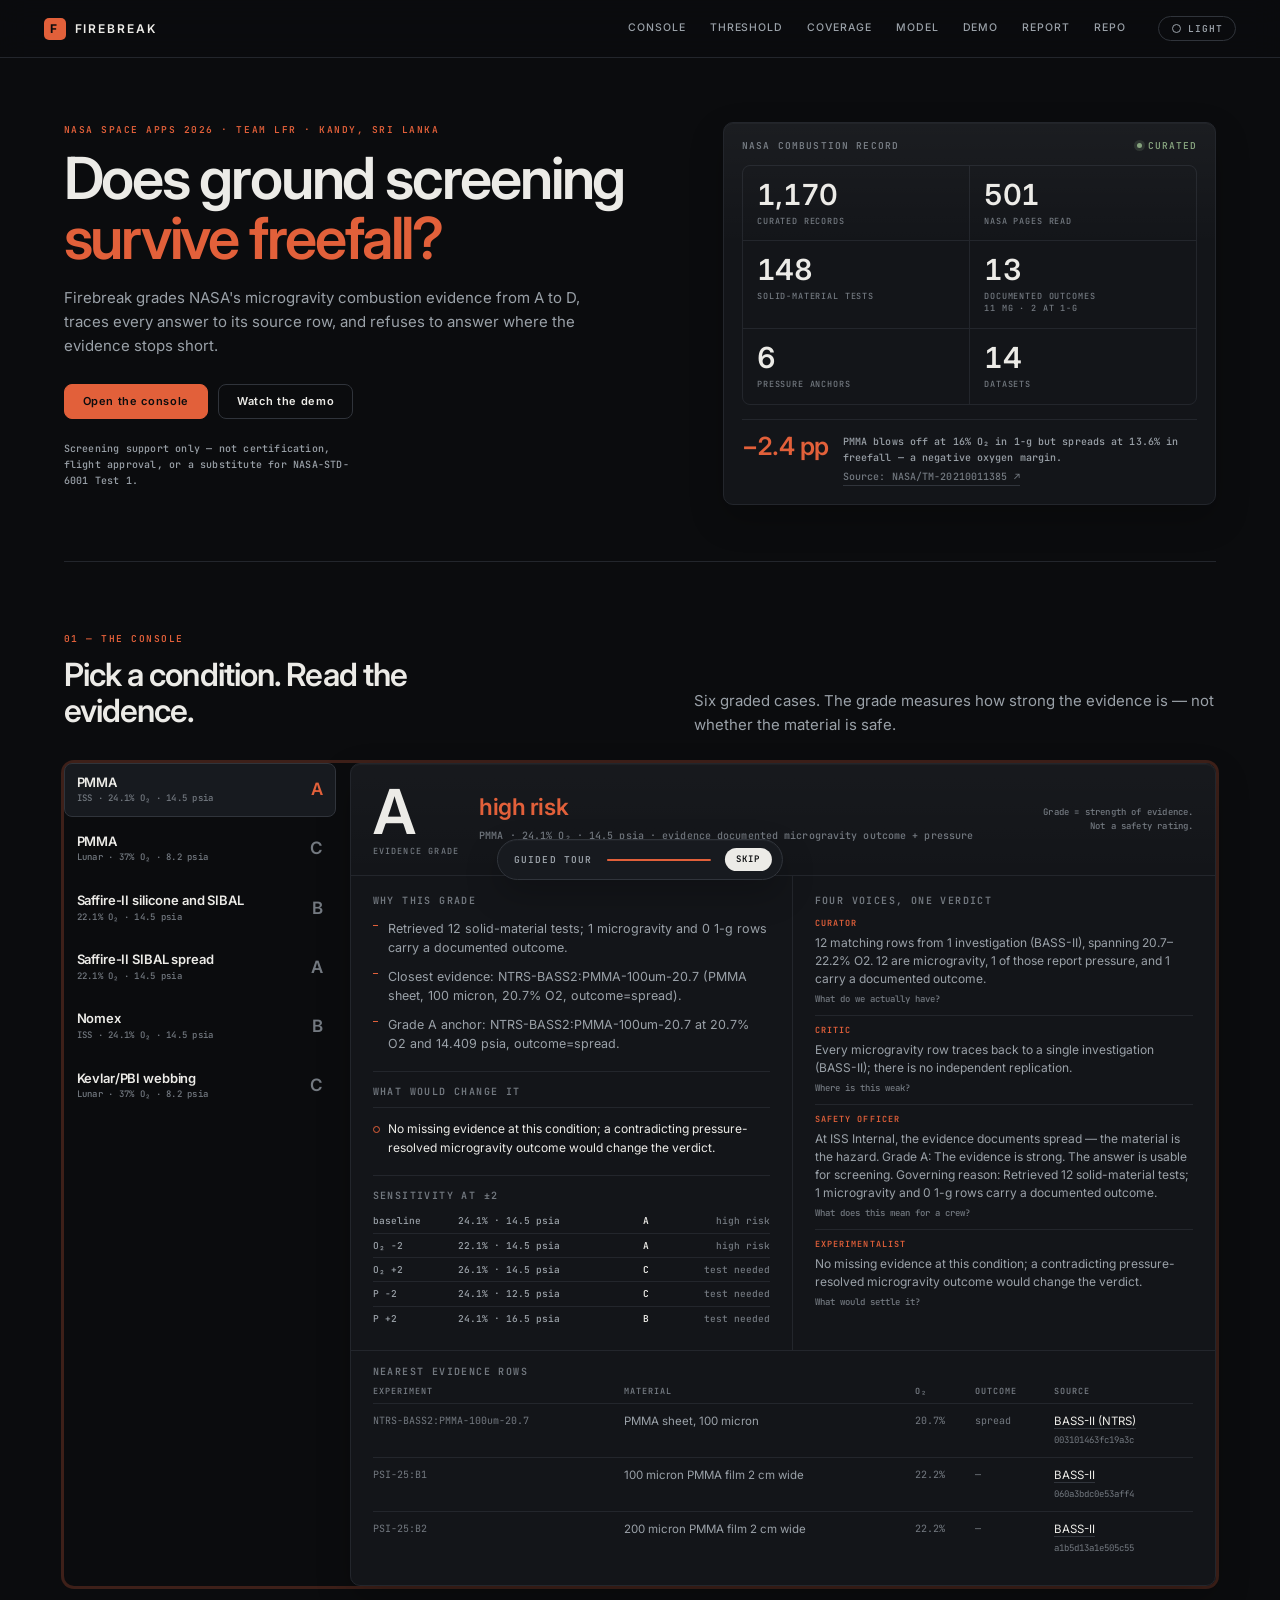
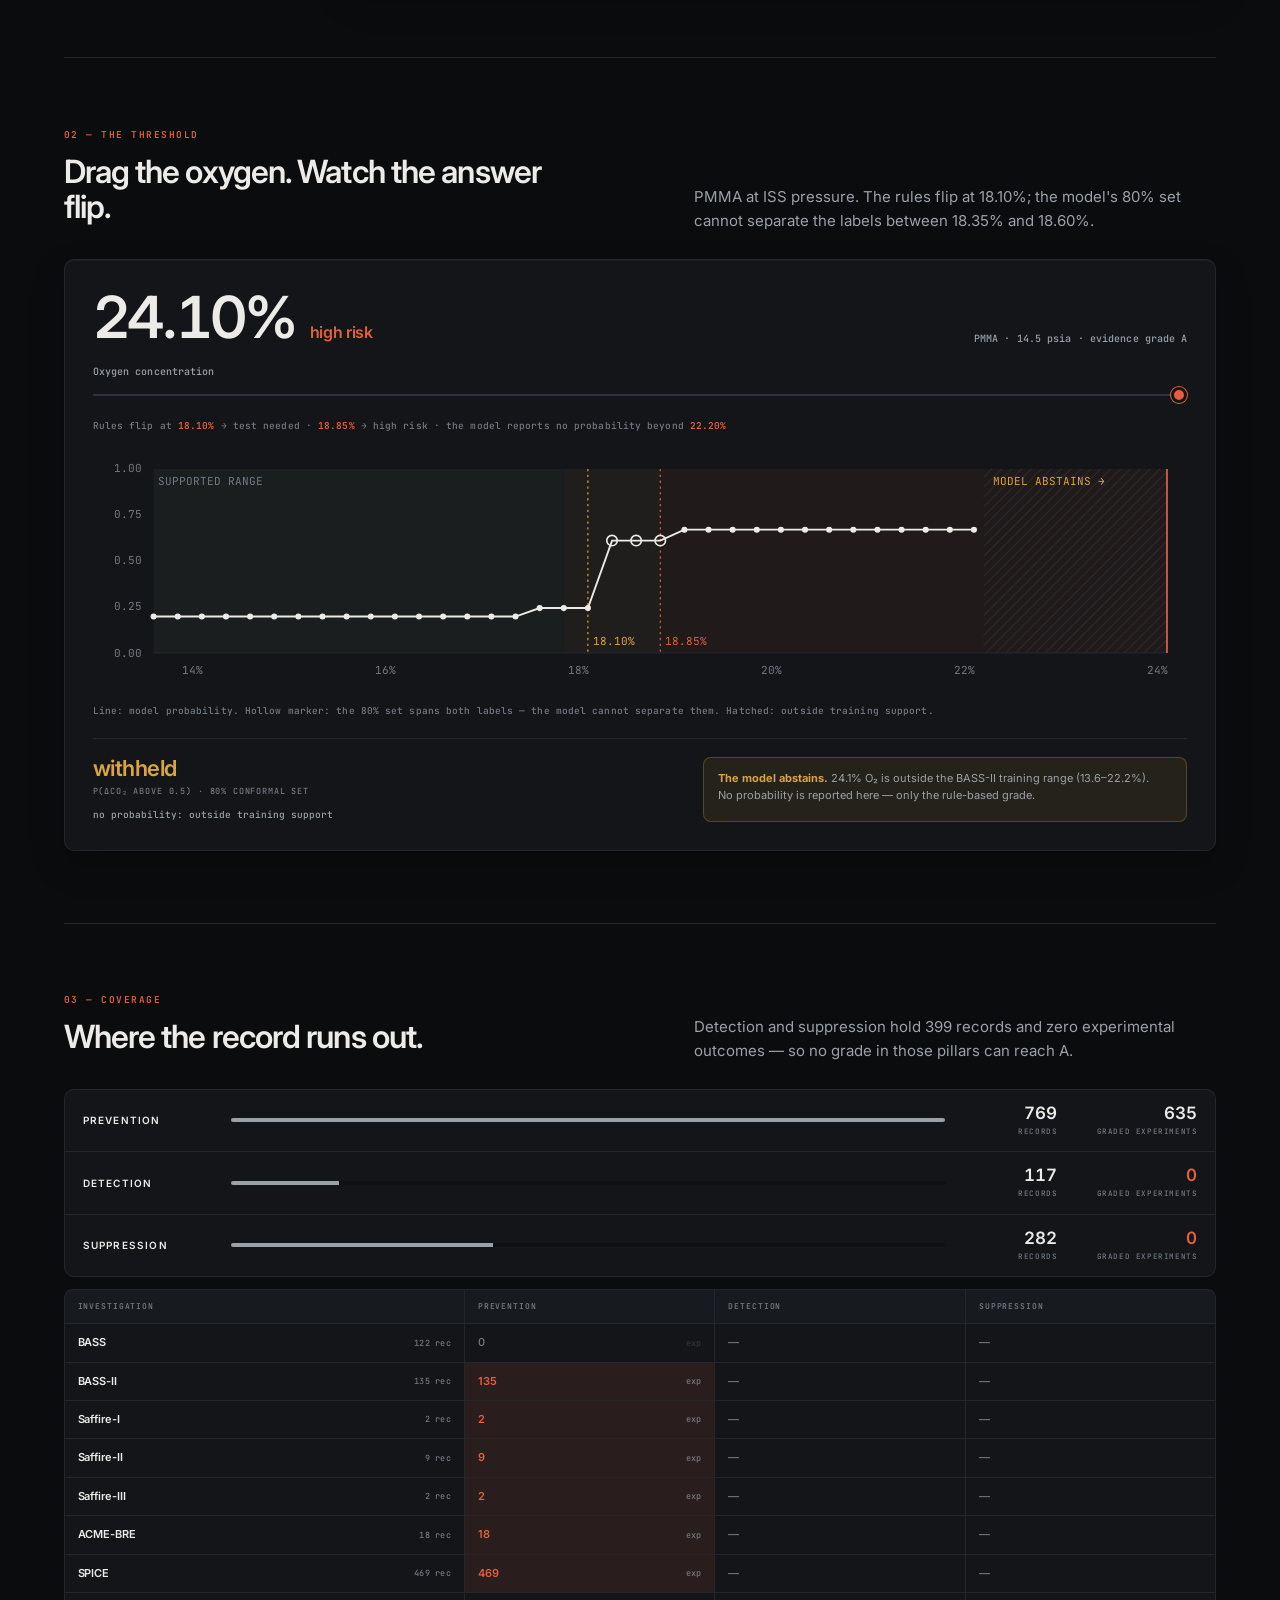
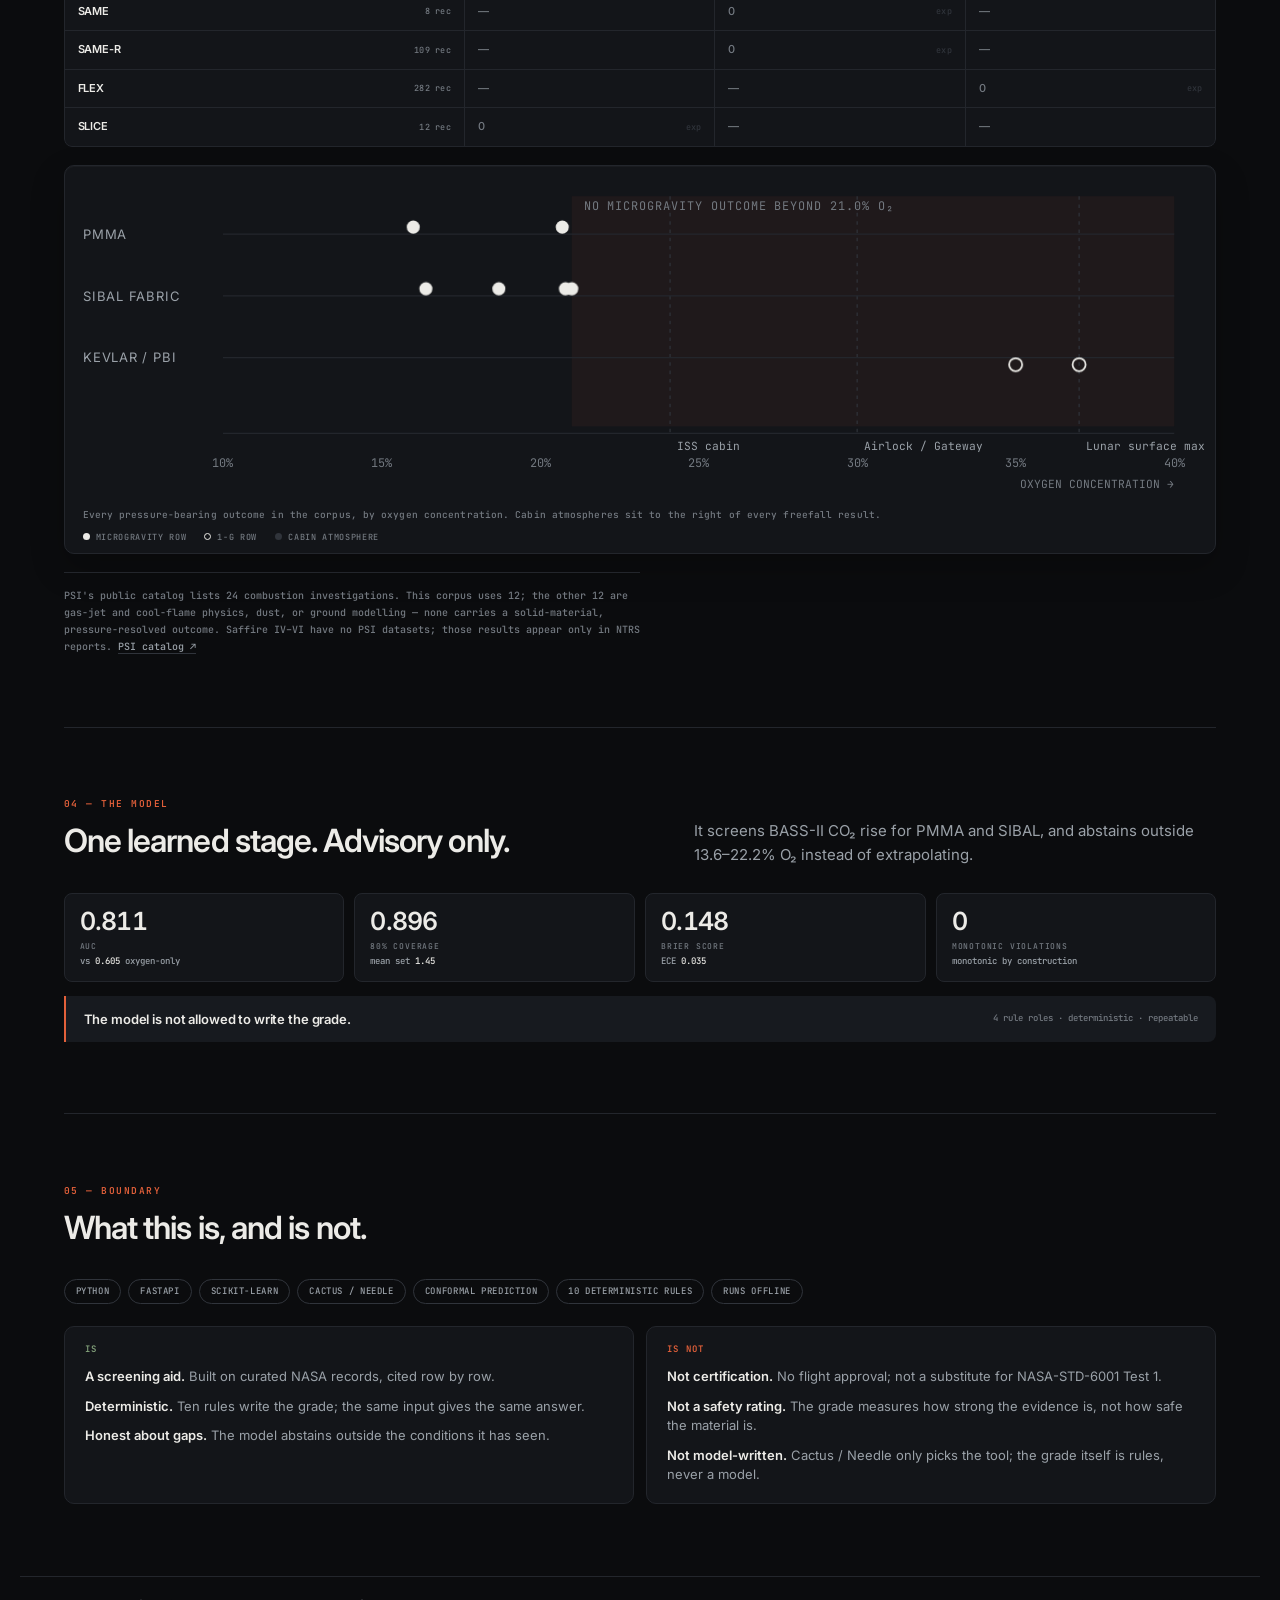
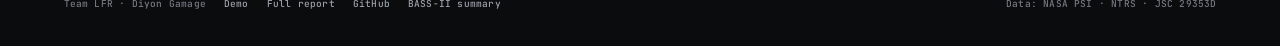
==== commit 63f92215: "Add a five-stage screening demo and state the data ceiling Judges can now watch one real run instead" ====
--- a/docs/index.html
+++ b/docs/index.html
@@ -257,6 +257,9 @@
 
   #plate{margin:18px 0 0;background:var(--panel);border:1px solid var(--line);border-radius:var(--r);
     padding:16px 18px 12px;box-shadow:var(--shadow)}
+  .catalog-note{margin:18px 0 0;padding-top:14px;border-top:1px solid var(--line);
+    font:500 10px/1.7 var(--mono);color:var(--dim);max-width:96ch}
+  .catalog-note a{color:var(--muted);text-decoration:none;border-bottom:1px solid var(--line-2)}
   #plate figcaption{margin-top:8px}
   .plate-key{display:flex;gap:18px;flex-wrap:wrap;margin-top:10px;font:500 8.5px/1 var(--mono);
     letter-spacing:.08em;text-transform:uppercase;color:var(--dim)}
@@ -333,6 +336,7 @@
     <a href="#sweep">Threshold</a>
     <a href="#coverage">Coverage</a>
     <a href="#model">Model</a>
+    <a href="demo.html">Demo</a>
     <a href="report.html">Report</a>
     <a href="https://github.com/diyongamage/firebreak" target="_blank" rel="noopener">Repo</a>
   </nav>
@@ -348,7 +352,7 @@
     <p class="lede">Firebreak grades NASA's microgravity combustion evidence from A to D, traces every answer to its source row, and refuses to answer where the evidence stops short.</p>
     <div class="cta">
       <a class="btn solid" href="#console">Open the console</a>
-      <a class="btn" href="report.html">Read the report</a>
+      <a class="btn" href="demo.html">Watch the demo</a>
     </div>
     <p class="boundary">Screening support only — not certification, flight approval, or a substitute for NASA-STD-6001 Test 1.</p>
   </div>
@@ -446,6 +450,7 @@
   <div class="blind" id="pillars"></div>
   <div class="matrix-wrap"><div class="matrix" id="matrix" aria-label="Investigations against safety pillars"></div></div>
   <figure id="plate" aria-label="Oxygen levels of every pressure-bearing documented outcome, against spacecraft cabin atmospheres"></figure>
+  <p class="catalog-note">PSI's public catalog lists 24 combustion investigations. This corpus uses 12; the other 12 are gas-jet and cool-flame physics, dust, or ground modelling — none carries a solid-material, pressure-resolved outcome. Saffire IV–VI have no PSI datasets; those results appear only in NTRS reports. <a href="https://psi.nasa.gov/physci/repo/data/investigations" target="_blank" rel="noopener">PSI catalog ↗</a></p>
 </section>
 
 <section data-reveal id="model">
@@ -500,6 +505,7 @@
 
 <footer>
   <span>Team LFR · Diyon Gamage</span>
+  <a href="demo.html">Demo</a>
   <a href="report.html">Full report</a>
   <a href="https://github.com/diyongamage/firebreak" target="_blank" rel="noopener">GitHub</a>
   <a href="https://ntrs.nasa.gov/citations/20210011385" target="_blank" rel="noopener">BASS-II summary</a>
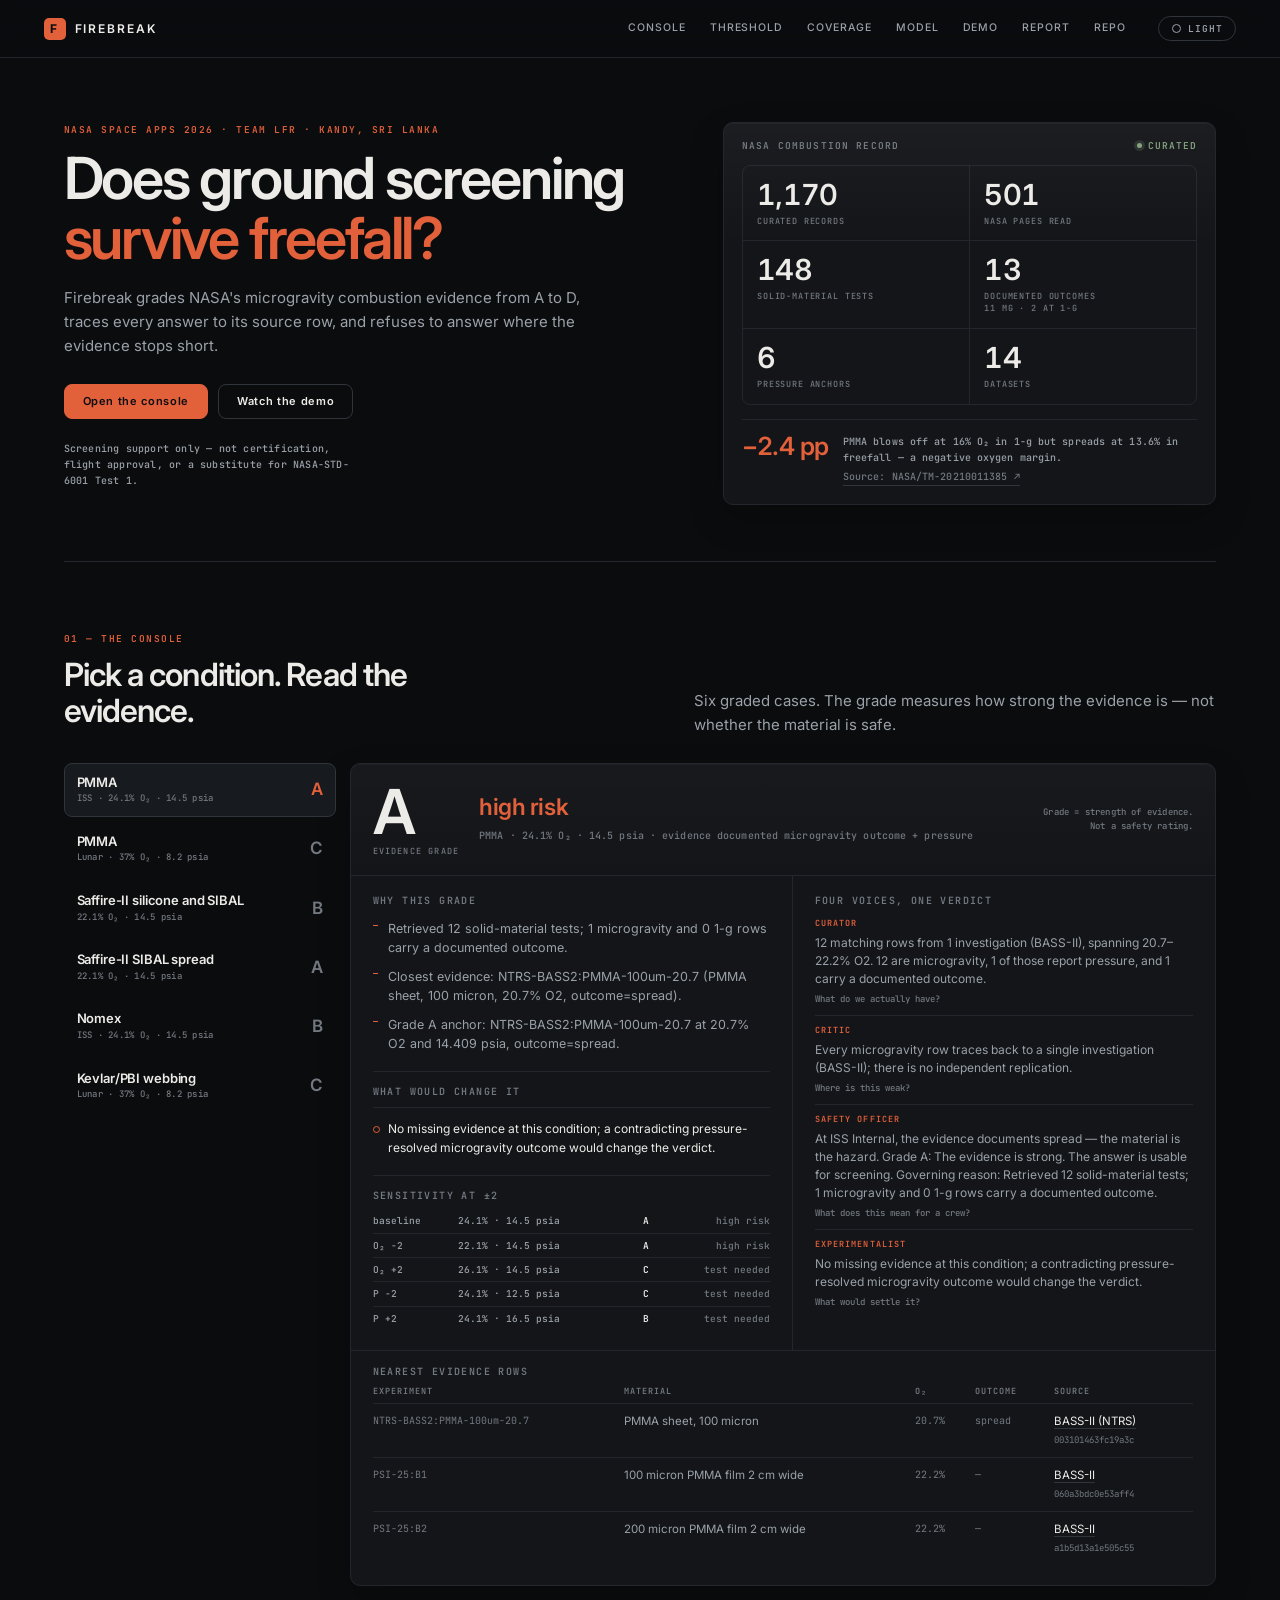
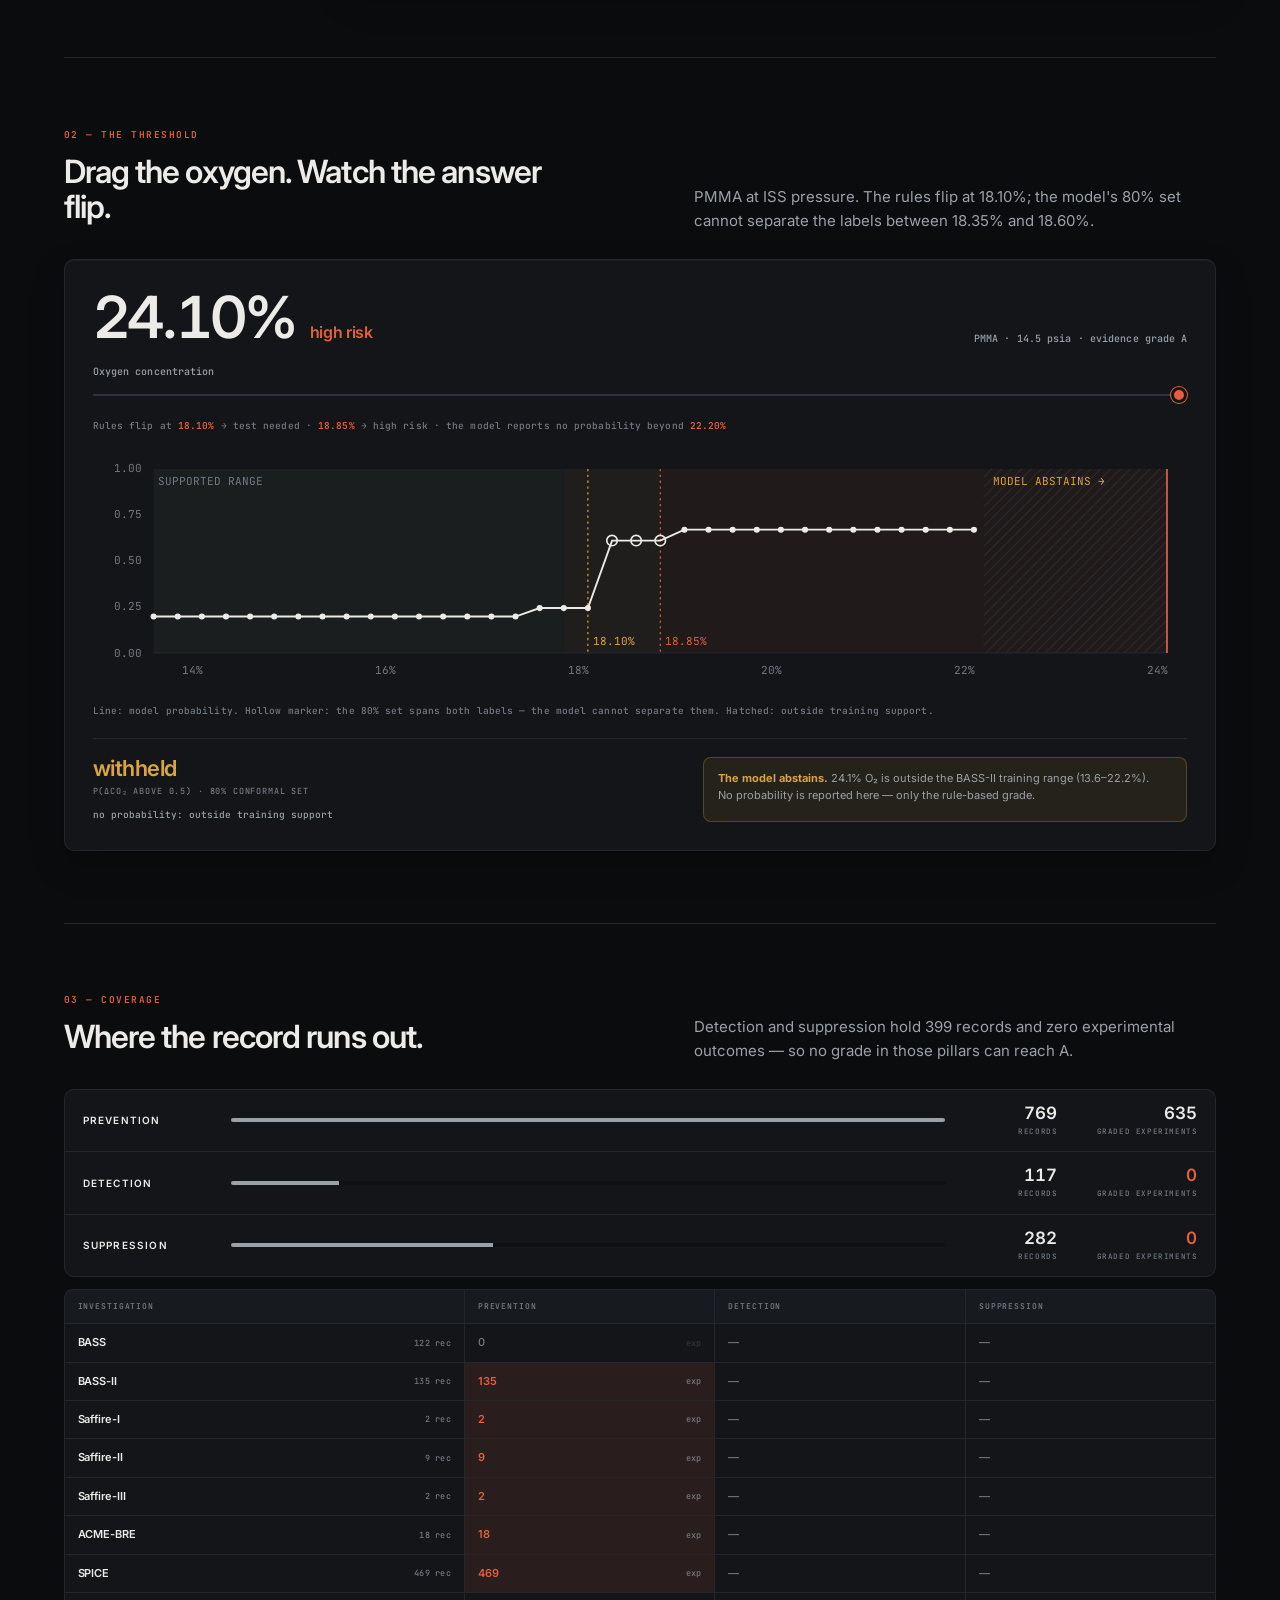
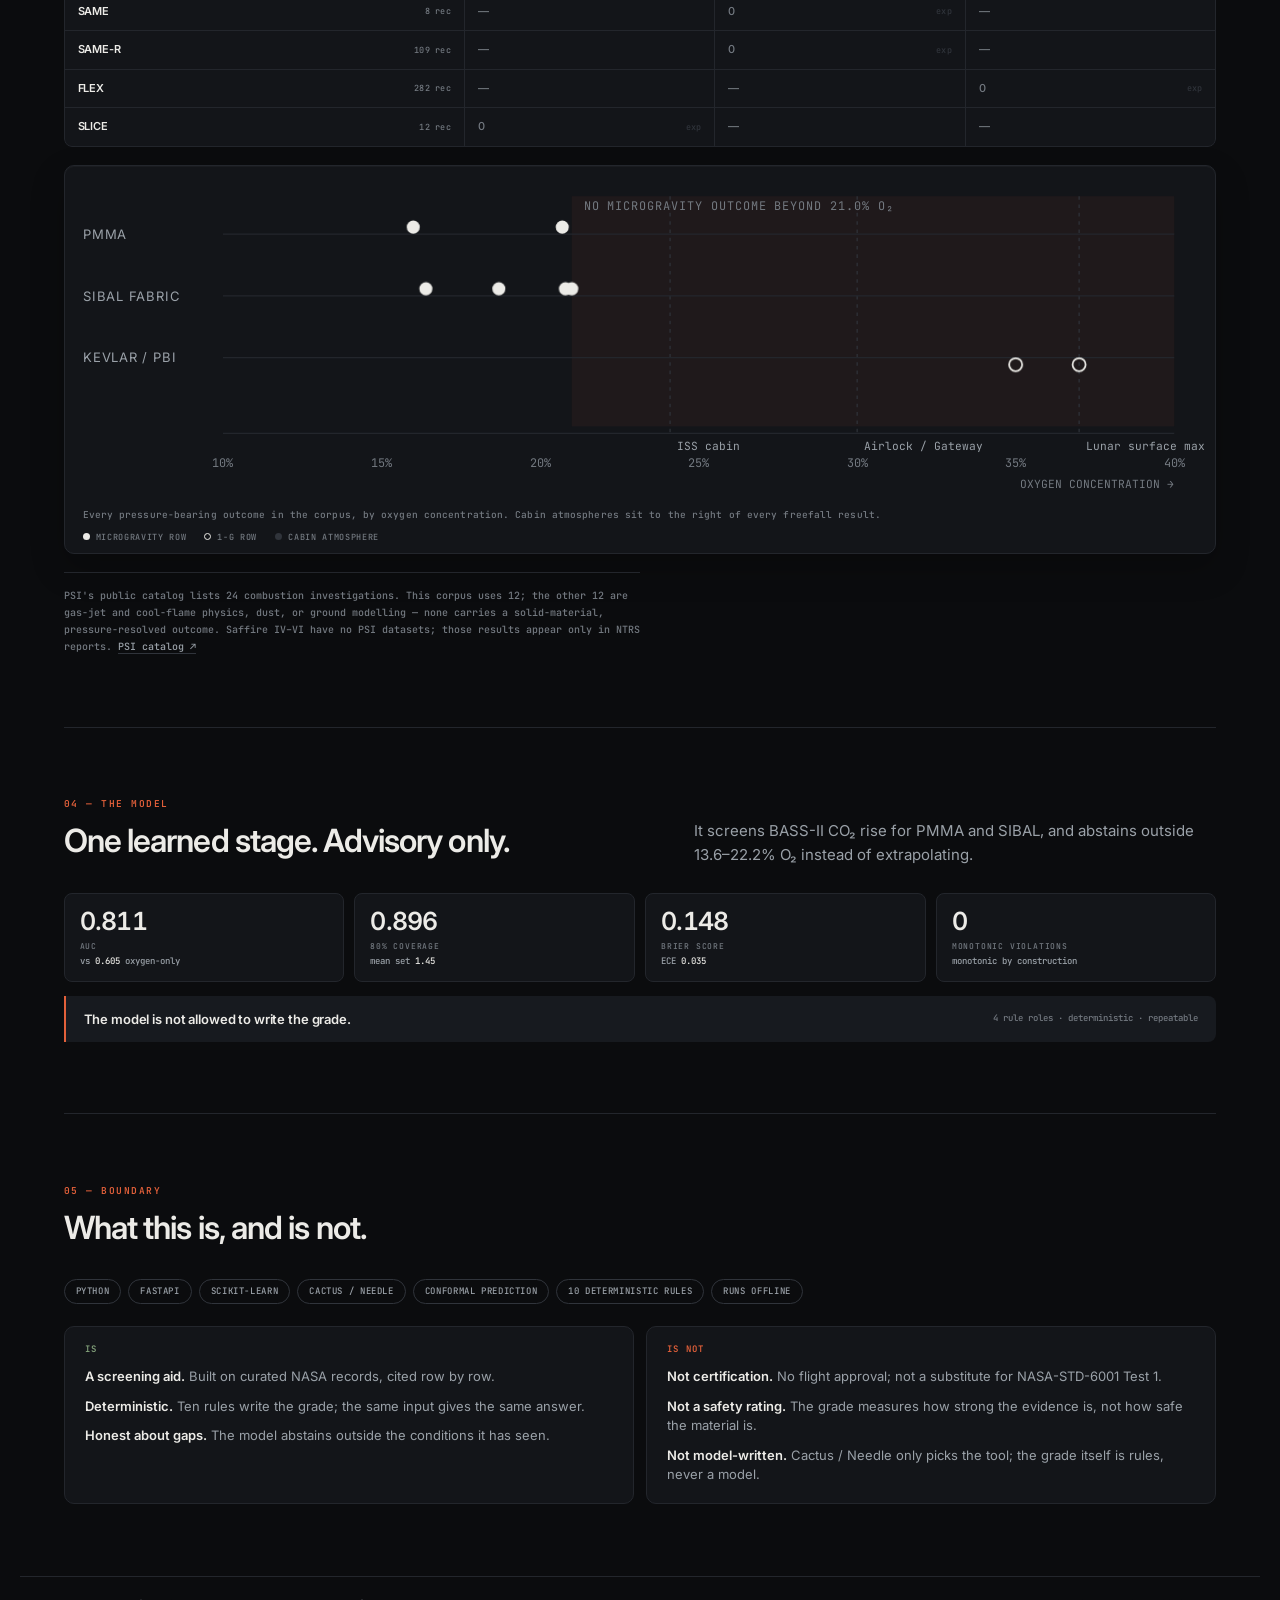
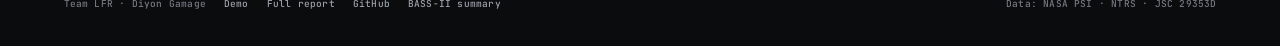
==== commit 21ea82a4: "Turn the demo into a spotlight tour on the live console The standalone demo page duplicated the repo" ====
--- a/docs/index.html
+++ b/docs/index.html
@@ -304,25 +304,47 @@
 
   [data-reveal]{opacity:0;transform:translateY(14px);transition:opacity .55s ease,transform .55s cubic-bezier(.2,.7,.2,1)}
   [data-reveal].in{opacity:1;transform:none}
-  .flash{box-shadow:0 0 0 3px color-mix(in srgb,var(--accent) 24%,transparent)!important;border-radius:var(--r)}
-  .tour{position:fixed;left:50%;bottom:20px;transform:translate(-50%,16px);z-index:80;display:flex;align-items:center;gap:14px;
-    background:var(--panel-2);border:1px solid var(--line-2);border-radius:999px;padding:8px 10px 8px 16px;
-    box-shadow:var(--shadow);opacity:0;pointer-events:none;transition:opacity .3s,transform .3s}
-  .tour.on{opacity:1;transform:translate(-50%,0);pointer-events:auto}
-  .tour #tour-label{font:600 9.5px/1 var(--mono);letter-spacing:.12em;text-transform:uppercase;color:var(--muted)}
-  .tour .prog{width:104px;height:2px;background:var(--line);border-radius:1px;overflow:hidden}
-  .tour .prog i{display:block;height:100%;width:0;background:var(--accent);transition:width .4s ease}
-  .tour button{appearance:none;border:0;border-radius:999px;background:var(--text);color:var(--bg);
-    padding:7px 12px;font:600 9px/1 var(--mono);letter-spacing:.1em;text-transform:uppercase;cursor:pointer}
-  @media(max-width:640px){.tour{left:12px;right:12px;transform:translate(0,16px);justify-content:space-between}
-    .tour.on{transform:none}.tour .prog{flex:1;width:auto}}
+  .gt{position:fixed;inset:0;z-index:90;pointer-events:none;opacity:0;transition:opacity .25s ease}
+  .gt.on{opacity:1}
+  .gt[hidden]{display:none}
+  .gt-spot{position:fixed;border-radius:12px;pointer-events:none;
+    box-shadow:0 0 0 9999px rgba(6,7,9,.74),0 0 0 1px var(--accent) inset;
+    transition:left .5s cubic-bezier(.2,.7,.2,1),top .5s cubic-bezier(.2,.7,.2,1),
+      width .5s cubic-bezier(.2,.7,.2,1),height .5s cubic-bezier(.2,.7,.2,1)}
+  .gt-card{position:fixed;width:min(368px,calc(100vw - 24px));background:var(--panel);border:1px solid var(--line-2);
+    border-radius:12px;pointer-events:auto;box-shadow:0 24px 64px rgba(0,0,0,.5);overflow:hidden}
+  .gt-bar{height:2px;background:var(--line)}
+  .gt-bar i{display:block;height:100%;width:0;background:var(--accent)}
+  .gt-in{padding:14px 16px 0}
+  .gt-meta{display:flex;align-items:center;gap:9px;font:600 8.5px/1 var(--mono);letter-spacing:.14em;text-transform:uppercase}
+  .gt-meta b{color:var(--accent)}
+  .gt-meta span{color:var(--dim)}
+  .gt-card h3{font:600 16px/1.25 var(--sans);letter-spacing:-.018em;margin:9px 0 6px}
+  .gt-card p{margin:0;font-size:12.5px;line-height:1.55;color:var(--muted)}
+  .gt-foot{display:flex;align-items:center;gap:7px;padding:14px 16px 15px}
+  .gt-dots{display:flex;align-items:center;gap:5px;margin-right:auto}
+  .gt-dots button{width:5px;height:5px;border-radius:50%;border:0;padding:0;background:var(--line-2);cursor:pointer}
+  .gt-dots button.on{width:16px;border-radius:3px;background:var(--accent)}
+  .gbtn{appearance:none;border:1px solid var(--line-2);background:transparent;color:var(--muted);border-radius:7px;
+    padding:7px 11px;font:500 9px/1 var(--mono);letter-spacing:.09em;text-transform:uppercase;cursor:pointer}
+  .gbtn:hover{color:var(--text)}
+  .gbtn.solid{background:var(--accent);border-color:var(--accent);color:var(--accent-ink);font-weight:600}
+  .gbtn.ghost{border-color:transparent;padding-left:4px;padding-right:4px}
+  .gbtn:disabled{opacity:.35;cursor:default}
+  .gt-arrow{position:fixed;inset:0;width:100%;height:100%;pointer-events:none;overflow:visible}
+  .gt-arrow path{stroke:var(--accent);stroke-width:1.5;fill:none;stroke-linecap:round}
+  .gt-arrow path.head{fill:var(--accent);stroke:none;opacity:0;transition:opacity .3s ease .45s}
+  .gt.on .gt-arrow path.head{opacity:1}
+  @media(max-width:700px){.gt-card{left:12px!important;right:12px;top:auto!important;bottom:12px;width:auto}
+    .gt-arrow{display:none}.gt-spot{transition:none}}
 
   @media(prefers-reduced-motion:reduce){
     html{scroll-behavior:auto}
     *,*::before,*::after{animation:none!important;transition:none!important}
     [data-reveal],.voice{opacity:1!important;transform:none!important}
     .plate-dot{opacity:1!important}
-    .tour{display:none}
+    .gt-spot,.gt-card{transition:none}
+    .gt-arrow{display:none}
   }
 </style>
 </head>
@@ -336,7 +358,7 @@
     <a href="#sweep">Threshold</a>
     <a href="#coverage">Coverage</a>
     <a href="#model">Model</a>
-    <a href="demo.html">Demo</a>
+    <a href="?tour=1" data-demo>Demo</a>
     <a href="report.html">Report</a>
     <a href="https://github.com/diyongamage/firebreak" target="_blank" rel="noopener">Repo</a>
   </nav>
@@ -352,7 +374,7 @@
     <p class="lede">Firebreak grades NASA's microgravity combustion evidence from A to D, traces every answer to its source row, and refuses to answer where the evidence stops short.</p>
     <div class="cta">
       <a class="btn solid" href="#console">Open the console</a>
-      <a class="btn" href="demo.html">Watch the demo</a>
+      <a class="btn" href="?tour=1" data-demo>Watch the demo</a>
     </div>
     <p class="boundary">Screening support only — not certification, flight approval, or a substitute for NASA-STD-6001 Test 1.</p>
   </div>
@@ -505,17 +527,30 @@
 
 <footer>
   <span>Team LFR · Diyon Gamage</span>
-  <a href="demo.html">Demo</a>
+  <a href="?tour=1" data-demo>Demo</a>
   <a href="report.html">Full report</a>
   <a href="https://github.com/diyongamage/firebreak" target="_blank" rel="noopener">GitHub</a>
   <a href="https://ntrs.nasa.gov/citations/20210011385" target="_blank" rel="noopener">BASS-II summary</a>
   <span class="sp">Data: NASA PSI · NTRS · JSC 29353D</span>
 </footer>
 
-<div class="tour" id="tour" role="status">
-  <span id="tour-label">Guided tour</span>
-  <div class="prog"><i id="tour-prog"></i></div>
-  <button id="tour-stop" type="button">Skip</button>
+<div class="gt" id="gt" aria-hidden="true" hidden>
+  <div class="gt-spot" id="gt-spot"></div>
+  <svg class="gt-arrow" id="gt-arrow" aria-hidden="true"><path id="gt-path"/><path id="gt-head" class="head"/></svg>
+  <div class="gt-card" id="gt-card" role="dialog" aria-modal="false" aria-labelledby="gt-title" aria-describedby="gt-body" tabindex="-1">
+    <div class="gt-bar"><i id="gt-bar"></i></div>
+    <div class="gt-in">
+      <div class="gt-meta"><b id="gt-step">01</b><span id="gt-kicker">The corpus</span></div>
+      <h3 id="gt-title">—</h3>
+      <p id="gt-body">—</p>
+    </div>
+    <div class="gt-foot">
+      <div class="gt-dots" id="gt-dots"></div>
+      <button class="gbtn ghost" id="gt-skip" type="button">Skip</button>
+      <button class="gbtn" id="gt-prev" type="button">Back</button>
+      <button class="gbtn solid" id="gt-next" type="button">Next</button>
+    </div>
+  </div>
 </div>
 
 <script>
@@ -669,7 +704,7 @@
     </button>`;
   }).join('');
   el('chips').querySelectorAll('button').forEach(b=>b.addEventListener('click',()=>{
-    caseKey=b.dataset.key; renderChips(); renderCase(); stopTour();
+    caseKey=b.dataset.key; renderChips(); renderCase();
     const d=el('case-detail');
     if(d){d.classList.remove('swap-in'); void d.offsetWidth; d.classList.add('swap-in');}
   }));
@@ -870,53 +905,210 @@
   document.querySelectorAll('.reveal').forEach(n=>io.observe(n));
 }
 
-/* ---------- tour ---------- */
-let tourTimers=[], touring=false;
-function stopTour(){
-  if(!touring) return;
-  touring=false; el('tour').classList.remove('on');
-  tourTimers.forEach(clearTimeout); tourTimers=[];
-  document.querySelectorAll('.flash').forEach(n=>n.classList.remove('flash'));
-  ['wheel','touchstart','keydown'].forEach(e=>window.removeEventListener(e,stopTour));
-}
-function startTour(){
-  if(matchMedia('(prefers-reduced-motion: reduce)').matches) return;
-  if(sessionStorage.getItem('fb-tour')) return;
-  sessionStorage.setItem('fb-tour','1');
-  touring=true; el('tour').classList.add('on');
-  const steps=[
-    {sel:'#console .workbench',ms:3400},
-    {sel:'#change',ms:3000},
-    {sel:'#sweep .sweep-panel',ms:5200,slide:true},
-    {sel:'#coverage .blind',ms:3400},
-    {sel:'#coverage .matrix-wrap',ms:2800},
-  ];
-  let t=0;
-  steps.forEach(st=>{
-    tourTimers.push(setTimeout(()=>{
-      const node=document.querySelector(st.sel); if(!node) return;
-      document.querySelectorAll('.flash').forEach(n=>n.classList.remove('flash'));
-      node.scrollIntoView({behavior:'smooth',block:'center'});
-      node.classList.add('flash');
-      if(st.slide) animateSlider();
-      el('tour-prog').style.width=(t/steps.length*100)+'%';
-    },t));
-    t+=st.ms;
-  });
-  tourTimers.push(setTimeout(()=>{el('tour-prog').style.width='100%'},t));
-  tourTimers.push(setTimeout(stopTour,t+900));
-  ['wheel','touchstart','keydown'].forEach(e=>window.addEventListener(e,stopTour,{passive:true}));
-}
-function animateSlider(){
-  const input=el('o2'); const from=24.1,to=18.0,dur=2600,t0=performance.now();
+/* ---------- guided tour ---------- */
+const TOUR=[
+  {sel:'.hero-panel',kicker:'The corpus',title:'Every answer starts here',ms:5600,
+   body:'1,170 curated NASA records, 501 pages read, 13 documented outcomes. Only those outcomes can carry a grade.'},
+  {sel:'#chips',kicker:'The console',title:'Pick a material and a cabin',ms:5600,
+   body:'Six graded cases from the same corpus. Each one is a real condition with a source row behind it.',
+   act(){ selectCase('kevlar_pbi'); }},
+  {sel:'#case-detail .detail-top',kicker:'The grade',title:'A letter about evidence, not safety',ms:6800,
+   body:'Kevlar/PBI caps at C: its only data is 1-g. The grade says how strong the evidence is, never how safe the material is.'},
+  {sel:'#change',kicker:'The falsifier',title:'What would change the answer',ms:6400,
+   body:'Every verdict names the test that would overturn it. If no test could, the case would not be graded at all.'},
+  {sel:'#sweep .sweep-panel',kicker:'The threshold',title:'Drag the oxygen below 18.1%',ms:7800,
+   body:'At 18.10% the rules flip to test needed. Between 18.35 and 18.60% the model’s 80% set cannot separate the labels.',
+   act(){ animateSweep(24.1,18.1,2400); }, leave(){ animateSweep(18.1,24.1,700); }},
+  {sel:'#plate',kicker:'Coverage',title:'No microgravity outcome beyond 21% O₂',ms:6400,
+   body:'Every pressure-bearing outcome in the corpus. The ISS, airlock and lunar cabins all sit to the right of the evidence.'},
+  {sel:'#model .model-grid',kicker:'The model',title:'One learned stage — and it abstains',ms:6400,
+   body:'AUC 0.811 against 0.605 for oxygen alone. Outside 13.6–22.2% O₂ the model returns no probability instead of extrapolating.'},
+  {sel:'#boundary .boundary-grid',kicker:'The boundary',title:'Screening support. Never certification.',ms:6400,
+   body:'No flight approval, no safety rating, no model-written grade. Saying the limits out loud is what keeps the tool honest.'},
+];
+
+let gtOn=false, gtStep=0, gtTimer=null, gtRaf=0, gtStart=0, gtScrollRaf=0, gtSeq=0, gtRO=null, startCase='pmma', startO2='24.1';
+
+function selectCase(key){
+  const b=document.querySelector(`.case[data-key="${key}"]`);
+  if(b) b.click();
+}
+
+function animateSweep(from,to,ms){
+  const input=el('o2'), t0=performance.now();
   (function step(now){
-    if(!touring) return;
-    const k=Math.min(1,(now-t0)/dur), e=k<.5?2*k*k:1-Math.pow(-2*k+2,2)/2;
+    if(!gtOn) return;
+    const k=Math.min(1,(now-t0)/ms), e=k<.5?2*k*k:1-Math.pow(-2*k+2,2)/2;
     const v=from+(to-from)*e;
     input.value=v; updateSweep(parseFloat(v));
     if(k<1) requestAnimationFrame(step);
   })(t0);
 }
+
+function gtDots(){
+  const d=el('gt-dots');
+  if(d.children.length) return;
+  TOUR.forEach((_,i)=>{
+    const b=document.createElement('button');
+    b.type='button'; b.setAttribute('aria-label','Step '+(i+1));
+    b.addEventListener('click',()=>gtShow(i));
+    d.appendChild(b);
+  });
+}
+
+function drawArrow(x,y,w,h,cx,cy,cw,ch){
+  const path=el('gt-path'), head=el('gt-head');
+  const above=cy+ch<=y+1, below=cy>=y+h-1;
+  let d='', hd='';
+  if(above||below){
+    const x1=cx+cw/2;
+    const x2=Math.min(Math.max(x1,x+w*.22),x+w*.78);
+    const y1=above?cy+ch+5:cy-5;
+    const y2=above?y-9:y+h+9;
+    if(Math.abs(y2-y1)>=20){
+      const mid=(y1+y2)/2, dir=above?1:-1;
+      d=`M ${x1} ${y1} C ${x1} ${mid}, ${x2} ${mid}, ${x2} ${y2}`;
+      hd=`M ${x2-5} ${y2-7*dir} L ${x2+5} ${y2-7*dir} L ${x2} ${y2} Z`;
+    }
+  }
+  if(path.getAttribute('d')===d) return;
+  path.setAttribute('d',d); head.setAttribute('d',hd);
+  if(!d) return;
+  const len=path.getTotalLength();
+  path.style.transition='none';
+  path.style.strokeDasharray=len; path.style.strokeDashoffset=len;
+  void path.getBoundingClientRect();
+  path.style.transition='stroke-dashoffset .6s ease .12s';
+  path.style.strokeDashoffset='0';
+}
+
+function gtLayout(){
+  const st=TOUR[gtStep], target=document.querySelector(st.sel);
+  if(!target) return;
+  const r=target.getBoundingClientRect(), pad=10;
+  const x=Math.max(6,r.left-pad), y=Math.max(6,r.top-pad);
+  const w=Math.min(innerWidth-12,r.width+pad*2), h=Math.min(innerHeight-12,r.height+pad*2);
+  const spot=el('gt-spot'), card=el('gt-card');
+  spot.style.left=x+'px'; spot.style.top=y+'px';
+  spot.style.width=w+'px'; spot.style.height=h+'px';
+  const cw=card.offsetWidth, ch=card.offsetHeight;
+  let cy;
+  if(y-52-ch>=12) cy=y-ch-52;
+  else if(y+h+52+ch<=innerHeight-12) cy=y+h+52;
+  else cy=y>innerHeight/2?12:innerHeight-ch-12;
+  const cx=Math.min(Math.max(14,x+w/2-cw/2),innerWidth-cw-14);
+  card.style.left=cx+'px'; card.style.top=cy+'px';
+  drawArrow(x,y,w,h,cx,cy,cw,ch);
+}
+
+function gtScroll(){
+  if(gtScrollRaf) return;
+  gtScrollRaf=requestAnimationFrame(()=>{gtScrollRaf=0; if(gtOn) gtLayout();});
+}
+
+function gtBar(ms){
+  clearTimeout(gtTimer); cancelAnimationFrame(gtRaf);
+  const bar=el('gt-bar');
+  gtStart=performance.now(); bar.style.width='0%';
+  (function tick(t){
+    if(!gtOn) return;
+    const p=Math.min(1,(t-gtStart)/ms);
+    bar.style.width=(p*100)+'%';
+    if(p<1) gtRaf=requestAnimationFrame(tick);
+  })(gtStart);
+  gtTimer=setTimeout(()=>gtNext(),ms);
+}
+
+function gtShow(i){
+  gtStep=Math.max(0,Math.min(TOUR.length-1,i));
+  const st=TOUR[gtStep], n=TOUR.length;
+  el('gt-step').textContent=String(gtStep+1).padStart(2,'0')+' / '+String(n).padStart(2,'0');
+  el('gt-kicker').textContent=st.kicker;
+  el('gt-title').textContent=st.title;
+  el('gt-body').textContent=st.body;
+  el('gt-prev').disabled=gtStep===0;
+  el('gt-next').textContent=gtStep===n-1?'Finish':'Next';
+  [...el('gt-dots').children].forEach((d,j)=>d.classList.toggle('on',j===gtStep));
+  const target=document.querySelector(st.sel);
+  if(target){ target.scrollIntoView({behavior:'smooth',block:'center'}); gtWatch(target); }
+  const seq=++gtSeq;
+  gtLayout();
+  gtSettle(seq);
+  gtBar(st.ms);
+  setTimeout(()=>{
+    if(!gtOn||seq!==gtSeq) return;
+    if(st.act) st.act();
+  },460);
+}
+
+function gtSettle(seq){
+  const t0=performance.now();
+  (function loop(t){
+    if(!gtOn||seq!==gtSeq) return;
+    gtLayout();
+    if(t-t0<1800) requestAnimationFrame(loop);
+  })(t0);
+}
+
+function gtWatch(target){
+  if(!window.ResizeObserver) return;
+  if(gtRO) gtRO.disconnect();
+  gtRO=new ResizeObserver(()=>{ if(gtOn) gtLayout(); });
+  gtRO.observe(target); gtRO.observe(el('gt-card'));
+}
+
+function gtLeave(){
+  const st=TOUR[gtStep];
+  if(st.leave) st.leave();
+}
+
+function gtNext(){
+  if(gtStep>=TOUR.length-1){ stopTour(); return; }
+  gtLeave(); gtShow(gtStep+1);
+}
+
+function startTour(){
+  if(gtOn) return;
+  gtOn=true;
+  startCase=caseKey; startO2=el('o2').value;
+  const root=el('gt');
+  root.hidden=false; root.setAttribute('aria-hidden','false');
+  requestAnimationFrame(()=>root.classList.add('on'));
+  gtDots();
+  window.addEventListener('scroll',gtScroll,{passive:true});
+  window.addEventListener('resize',gtScroll);
+  gtShow(0);
+}
+
+function stopTour(){
+  if(!gtOn) return;
+  clearTimeout(gtTimer); cancelAnimationFrame(gtRaf);
+  if(gtRO){ gtRO.disconnect(); gtRO=null; }
+  gtLeave();
+  gtOn=false;
+  const root=el('gt');
+  root.classList.remove('on');
+  root.setAttribute('aria-hidden','true');
+  setTimeout(()=>{ if(!gtOn) root.hidden=true; },260);
+  window.removeEventListener('scroll',gtScroll);
+  window.removeEventListener('resize',gtScroll);
+  if(caseKey!==startCase) selectCase(startCase);
+  el('o2').value=startO2;
+  updateSweep(parseFloat(startO2));
+}
+
+el('gt-skip').addEventListener('click',stopTour);
+el('gt-prev').addEventListener('click',()=>gtShow(gtStep-1));
+el('gt-next').addEventListener('click',gtNext);
+document.querySelectorAll('[data-demo]').forEach(a=>a.addEventListener('click',e=>{
+  e.preventDefault(); startTour();
+}));
+document.addEventListener('keydown',e=>{
+  if(!gtOn) return;
+  if(e.key==='Escape') stopTour();
+  else if(e.key==='ArrowRight'||e.key==='Enter'){ e.preventDefault(); gtNext(); }
+  else if(e.key==='ArrowLeft'){ e.preventDefault(); gtShow(gtStep-1); }
+});
 
 /* ---------- boot ---------- */
 fetch('assets/data/dashboard.json')
@@ -931,9 +1123,8 @@
       ` · the model reports no probability beyond <b>${DATA.model.o2_max.toFixed(2)}%</b>`;
     observeReveals();
     updateSweep(24.1);
-    el('o2').addEventListener('input',e=>{stopTour(); updateSweep(parseFloat(e.target.value))});
-    el('tour-stop').addEventListener('click',stopTour);
-    setTimeout(startTour,1400);
+    el('o2').addEventListener('input',e=>updateSweep(parseFloat(e.target.value)));
+    if(new URLSearchParams(location.search).get('tour')) setTimeout(startTour,800);
   })
   .catch(err=>{
     document.querySelector('.hero').insertAdjacentHTML('afterend',
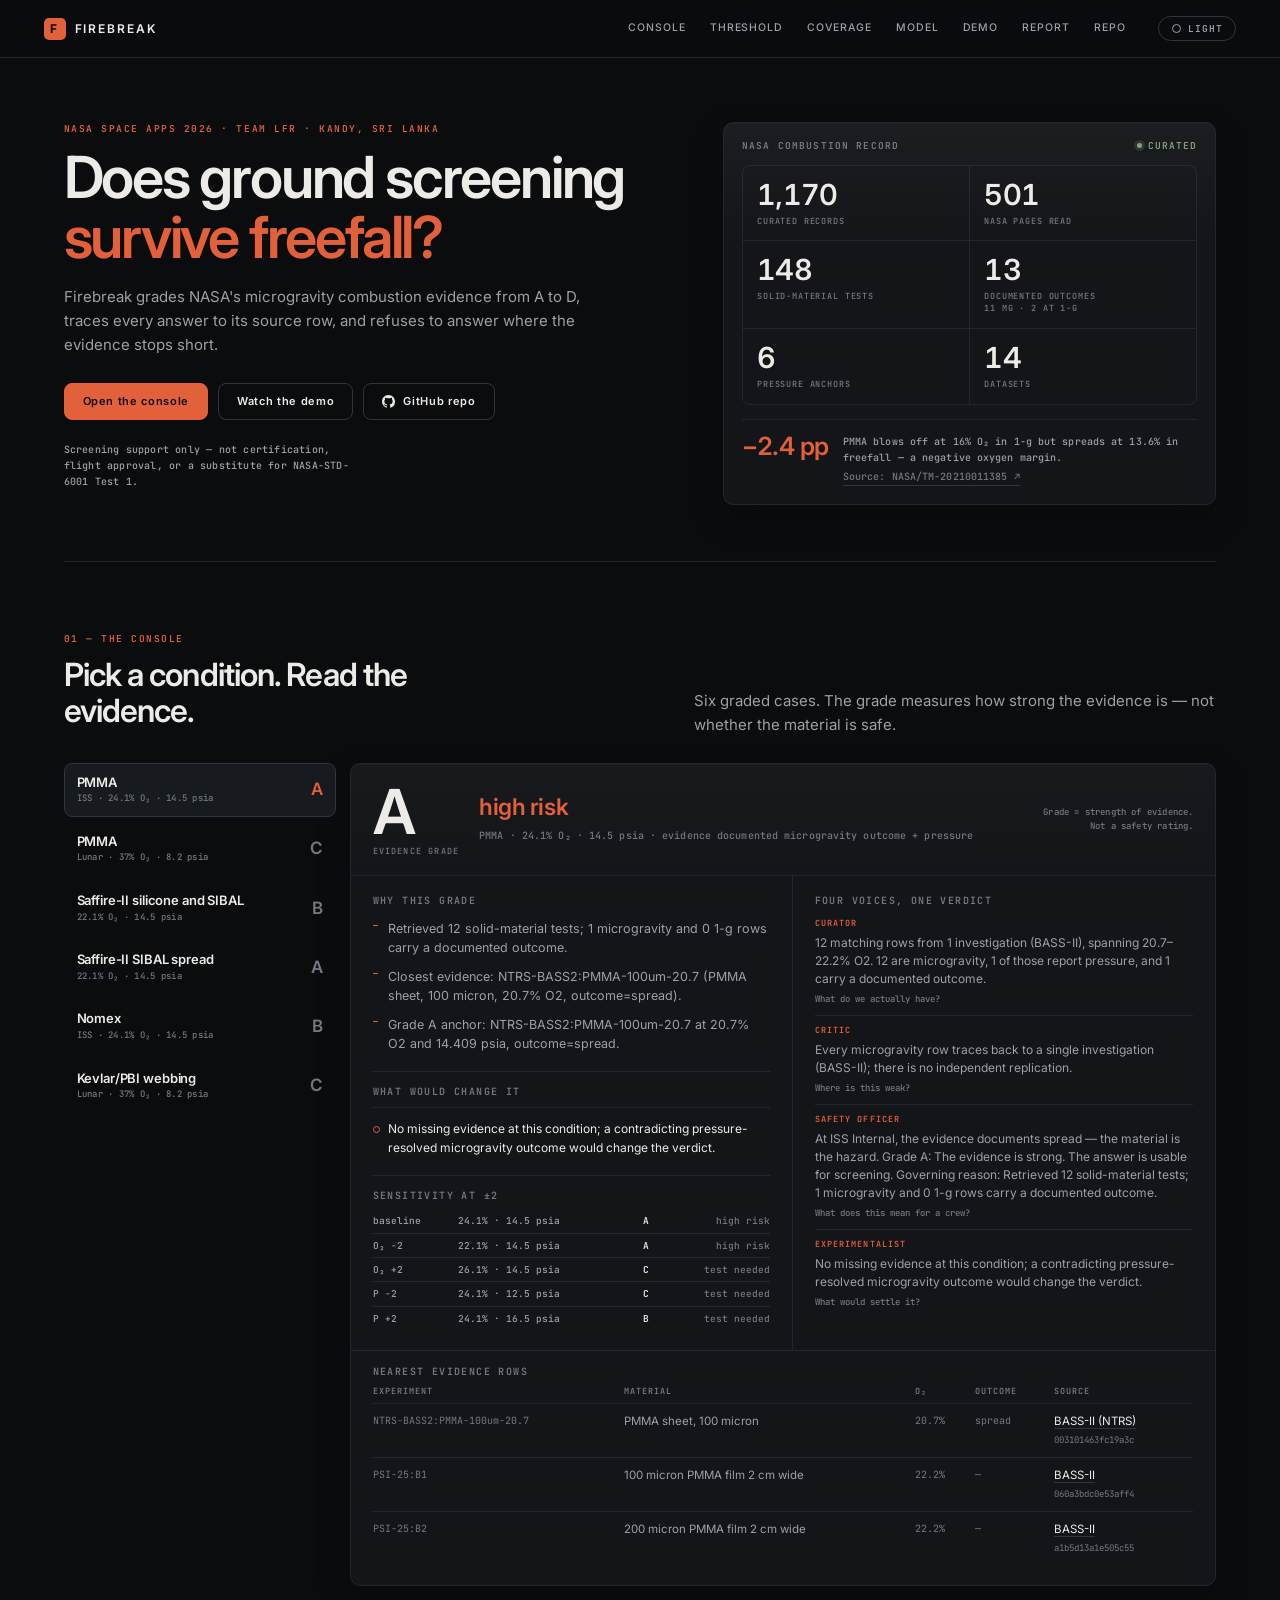
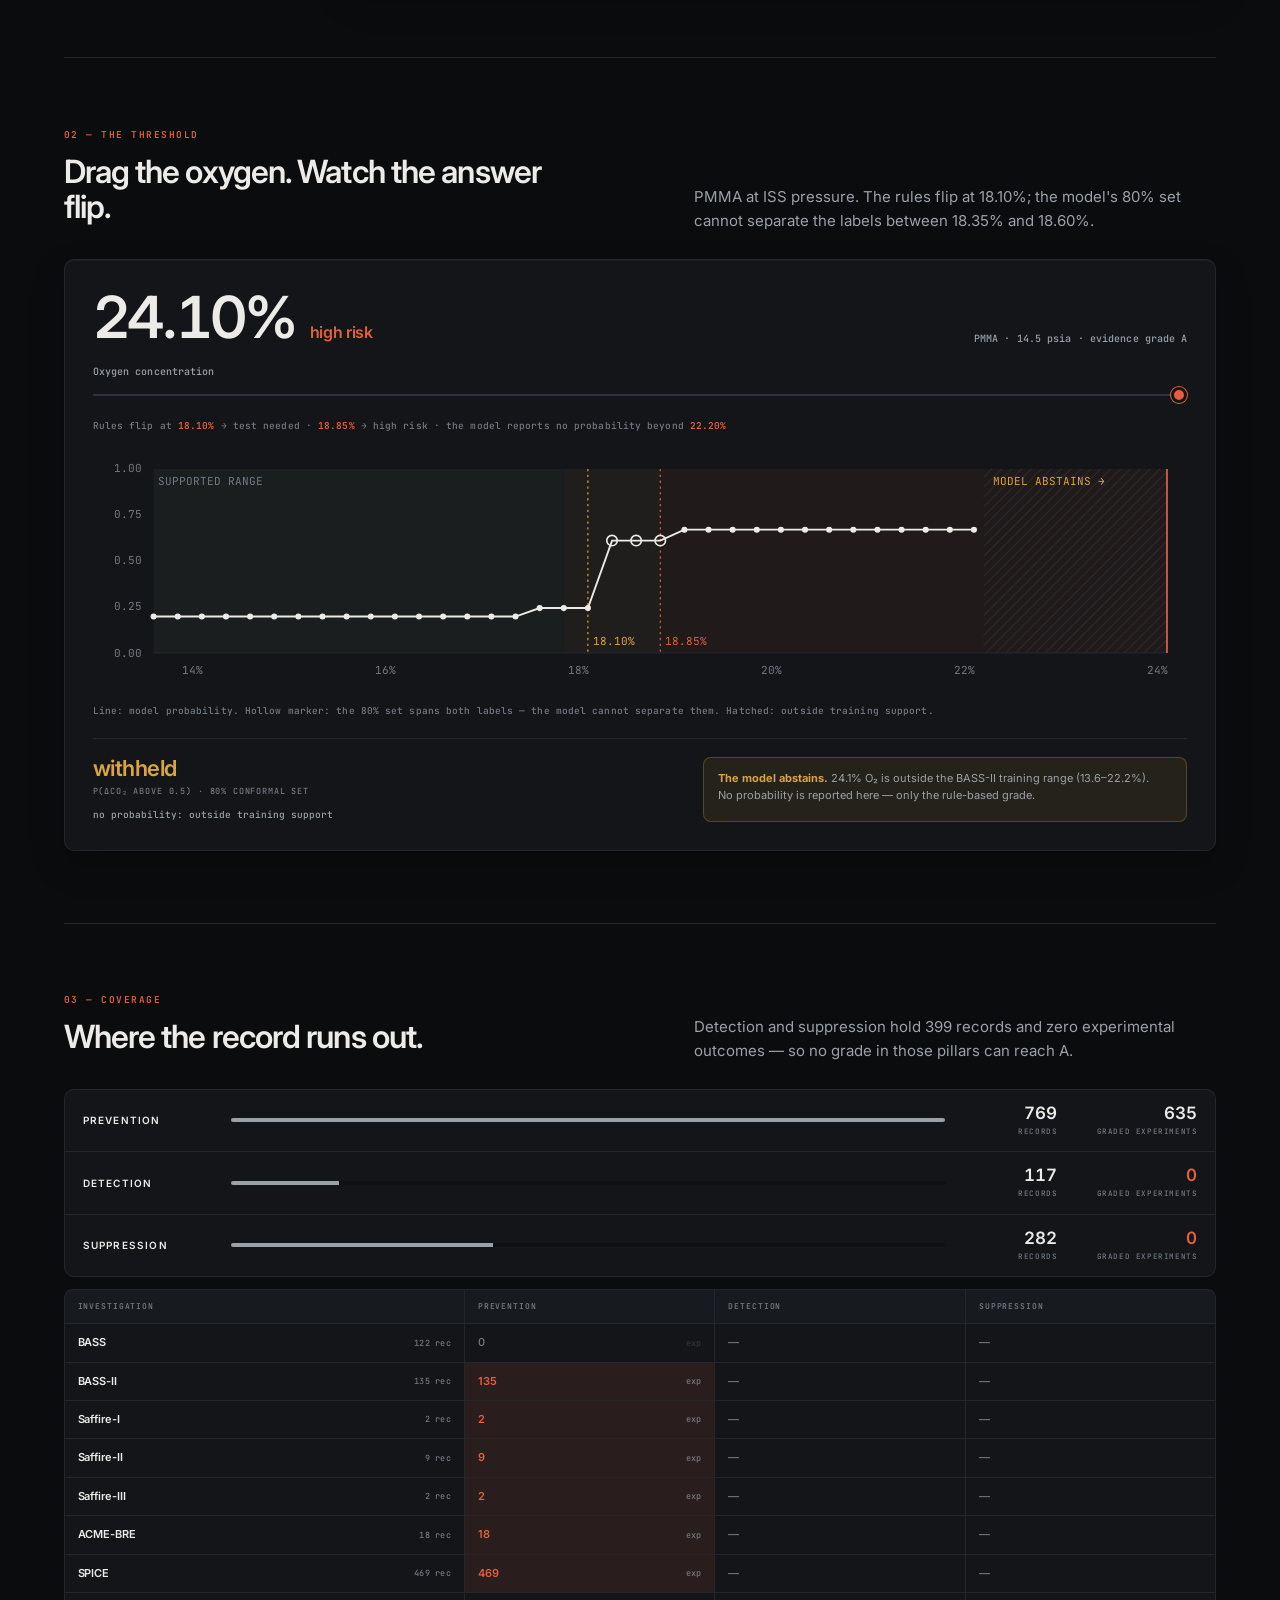
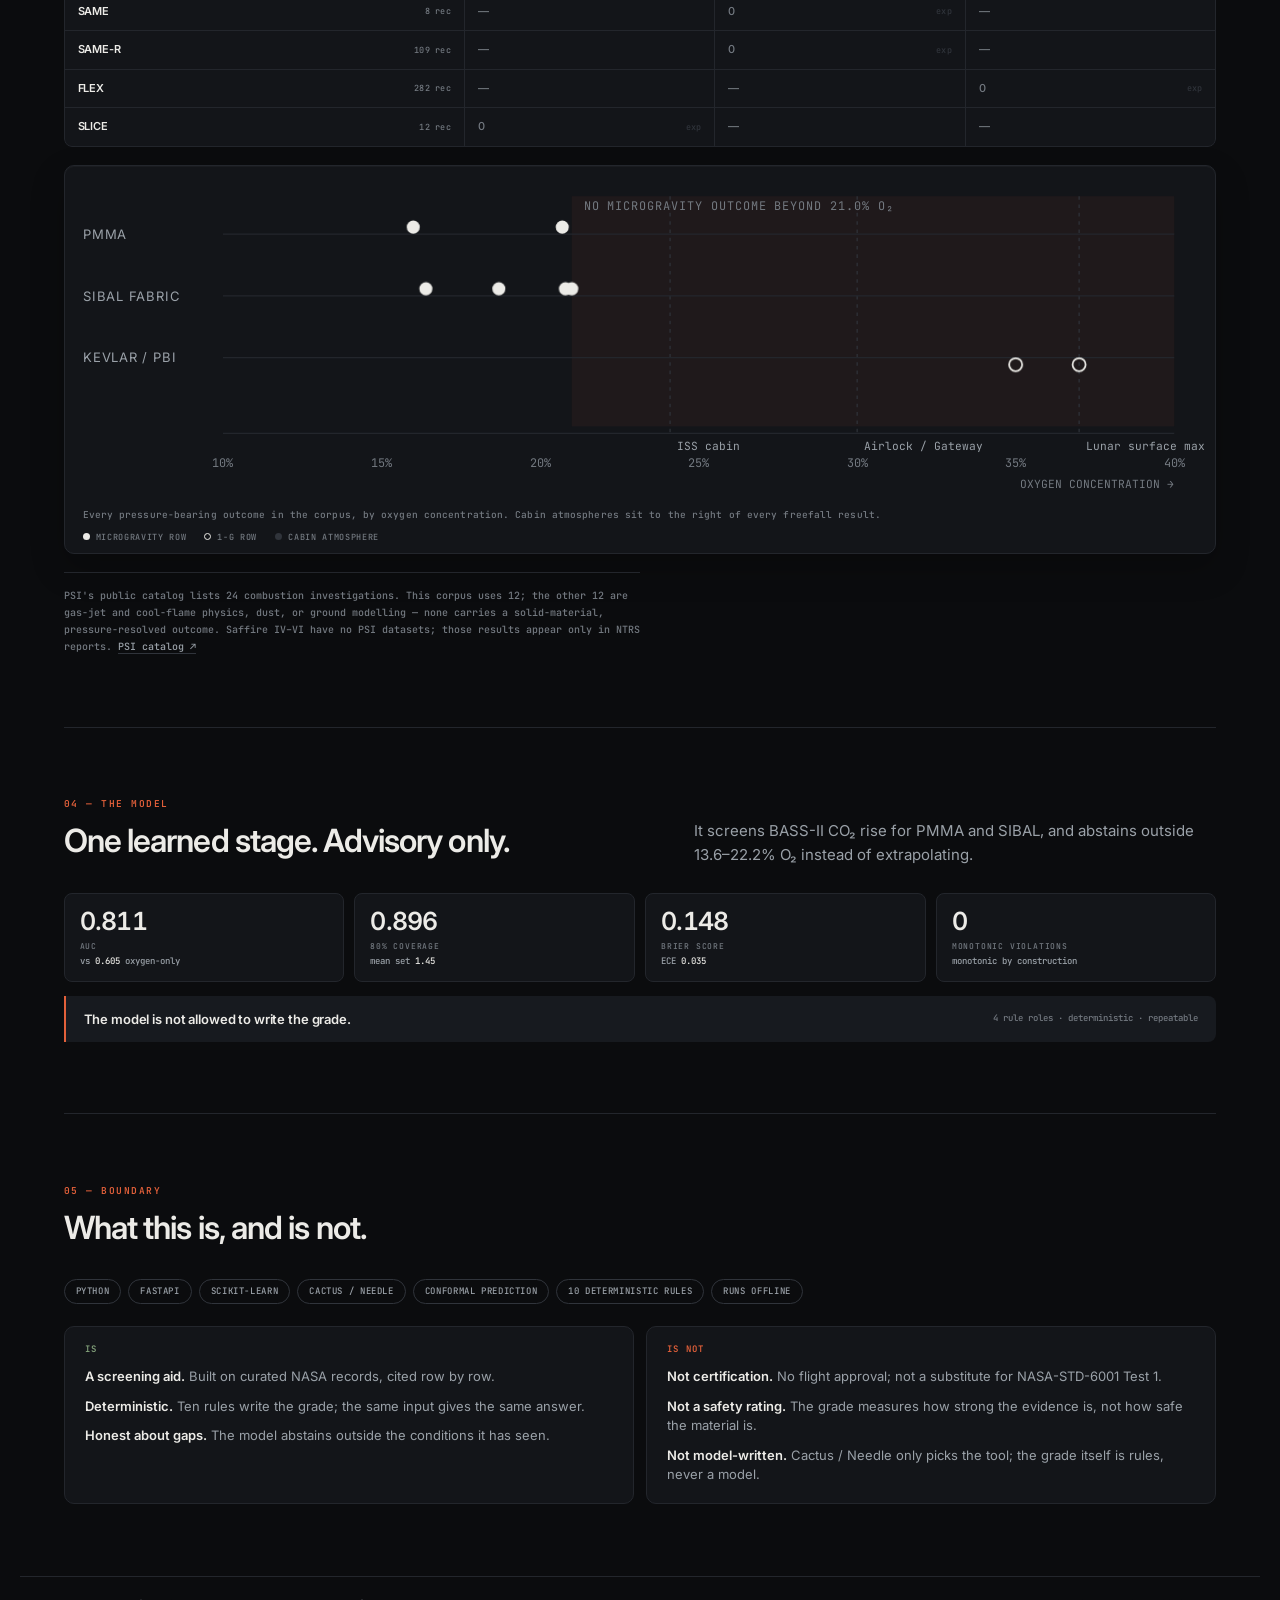
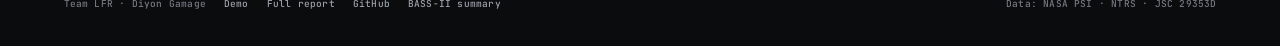
==== commit df02b75c: "Keep the nav and repo action visible on phones" ====
--- a/docs/index.html
+++ b/docs/index.html
@@ -67,7 +67,15 @@
   .themebtn:hover{color:var(--text);border-color:var(--muted)}
   .themebtn::before{content:"";width:7px;height:7px;border-radius:50%;border:1px solid currentColor}
   .themebtn span{pointer-events:none}
-  @media(max-width:860px){.rail nav{display:none}.themebtn{margin-left:auto}}
+  .btn svg{width:13px;height:13px;display:block;flex:none}
+  @media(max-width:860px){
+    .rail{flex-wrap:wrap;height:auto;row-gap:0;padding-top:9px;padding-bottom:0}
+    .rail nav{display:flex;flex-wrap:wrap;order:3;width:100%;margin-left:0;gap:0;
+      border-top:1px solid var(--line);padding:6px 0 7px}
+    .rail nav a{padding:8px 9px;white-space:nowrap;font-size:10px}
+    .themebtn{margin-left:auto}
+    section{scroll-margin-top:118px}
+  }
 
   main{max-width:1240px;margin:0 auto;padding:0 var(--pad)}
   section{padding:clamp(44px,5.6vw,76px) 0;border-top:1px solid var(--line);scroll-margin-top:76px}
@@ -375,6 +383,10 @@
     <div class="cta">
       <a class="btn solid" href="#console">Open the console</a>
       <a class="btn" href="?tour=1" data-demo>Watch the demo</a>
+      <a class="btn" href="https://github.com/DiyonGamage/firebreak" target="_blank" rel="noopener">
+        <svg viewBox="0 0 16 16" fill="currentColor" aria-hidden="true"><path d="M8 0C3.58 0 0 3.58 0 8c0 3.54 2.29 6.53 5.47 7.59.4.07.55-.17.55-.38 0-.19-.01-.82-.01-1.49-2.01.37-2.53-.49-2.69-.94-.09-.23-.48-.94-.82-1.13-.28-.15-.68-.52-.01-.53.63-.01 1.08.58 1.23.82.72 1.21 1.87.87 2.33.66.07-.52.28-.87.51-1.07-1.78-.2-3.64-.89-3.64-3.95 0-.87.31-1.59.82-2.15-.08-.2-.36-1.02.08-2.12 0 0 .67-.21 2.2.82.64-.18 1.32-.27 2-.27s1.36.09 2 .27c1.53-1.04 2.2-.82 2.2-.82.44 1.1.16 1.92.08 2.12.51.56.82 1.27.82 2.15 0 3.07-1.87 3.75-3.65 3.95.29.25.54.73.54 1.48 0 1.07-.01 1.93-.01 2.2 0 .21.15.46.55.38A8.01 8.01 0 0 0 16 8c0-4.42-3.58-8-8-8z"/></svg>
+        GitHub repo
+      </a>
     </div>
     <p class="boundary">Screening support only — not certification, flight approval, or a substitute for NASA-STD-6001 Test 1.</p>
   </div>
@@ -547,6 +559,7 @@
     <div class="gt-foot">
       <div class="gt-dots" id="gt-dots"></div>
       <button class="gbtn ghost" id="gt-skip" type="button">Skip</button>
+      <button class="gbtn" id="gt-hold" type="button" aria-pressed="false" title="Space">Hold</button>
       <button class="gbtn" id="gt-prev" type="button">Back</button>
       <button class="gbtn solid" id="gt-next" type="button">Next</button>
     </div>
@@ -927,7 +940,7 @@
    body:'No flight approval, no safety rating, no model-written grade. Saying the limits out loud is what keeps the tool honest.'},
 ];
 
-let gtOn=false, gtStep=0, gtTimer=null, gtRaf=0, gtStart=0, gtScrollRaf=0, gtSeq=0, gtRO=null, startCase='pmma', startO2='24.1';
+let gtOn=false, gtStep=0, gtTimer=null, gtRaf=0, gtStart=0, gtMs=0, gtHeld=false, gtScrollRaf=0, gtSeq=0, gtRO=null, startCase='pmma', startO2='24.1';
 
 function selectCase(key){
   const b=document.querySelector(`.case[data-key="${key}"]`);
@@ -1007,11 +1020,14 @@
 }
 
 function gtBar(ms){
+  gtMs=ms;
   clearTimeout(gtTimer); cancelAnimationFrame(gtRaf);
   const bar=el('gt-bar');
-  gtStart=performance.now(); bar.style.width='0%';
+  bar.style.width='0%';
+  if(gtHeld) return;
+  gtStart=performance.now();
   (function tick(t){
-    if(!gtOn) return;
+    if(!gtOn||gtHeld) return;
     const p=Math.min(1,(t-gtStart)/ms);
     bar.style.width=(p*100)+'%';
     if(p<1) gtRaf=requestAnimationFrame(tick);
@@ -1057,6 +1073,15 @@
   gtRO.observe(target); gtRO.observe(el('gt-card'));
 }
 
+function gtHold(on){
+  gtHeld=on;
+  const b=el('gt-hold');
+  b.textContent=on?'Resume':'Hold';
+  b.setAttribute('aria-pressed',String(on));
+  if(on){ clearTimeout(gtTimer); cancelAnimationFrame(gtRaf); }
+  else gtBar(gtMs);
+}
+
 function gtLeave(){
   const st=TOUR[gtStep];
   if(st.leave) st.leave();
@@ -1070,6 +1095,8 @@
 function startTour(){
   if(gtOn) return;
   gtOn=true;
+  gtHeld=false;
+  el('gt-hold').textContent='Hold'; el('gt-hold').setAttribute('aria-pressed','false');
   startCase=caseKey; startO2=el('o2').value;
   const root=el('gt');
   root.hidden=false; root.setAttribute('aria-hidden','false');
@@ -1098,6 +1125,7 @@
 }
 
 el('gt-skip').addEventListener('click',stopTour);
+el('gt-hold').addEventListener('click',()=>gtHold(!gtHeld));
 el('gt-prev').addEventListener('click',()=>gtShow(gtStep-1));
 el('gt-next').addEventListener('click',gtNext);
 document.querySelectorAll('[data-demo]').forEach(a=>a.addEventListener('click',e=>{
@@ -1106,6 +1134,7 @@
 document.addEventListener('keydown',e=>{
   if(!gtOn) return;
   if(e.key==='Escape') stopTour();
+  else if(e.key===' '){ e.preventDefault(); gtHold(!gtHeld); }
   else if(e.key==='ArrowRight'||e.key==='Enter'){ e.preventDefault(); gtNext(); }
   else if(e.key==='ArrowLeft'){ e.preventDefault(); gtShow(gtStep-1); }
 });
